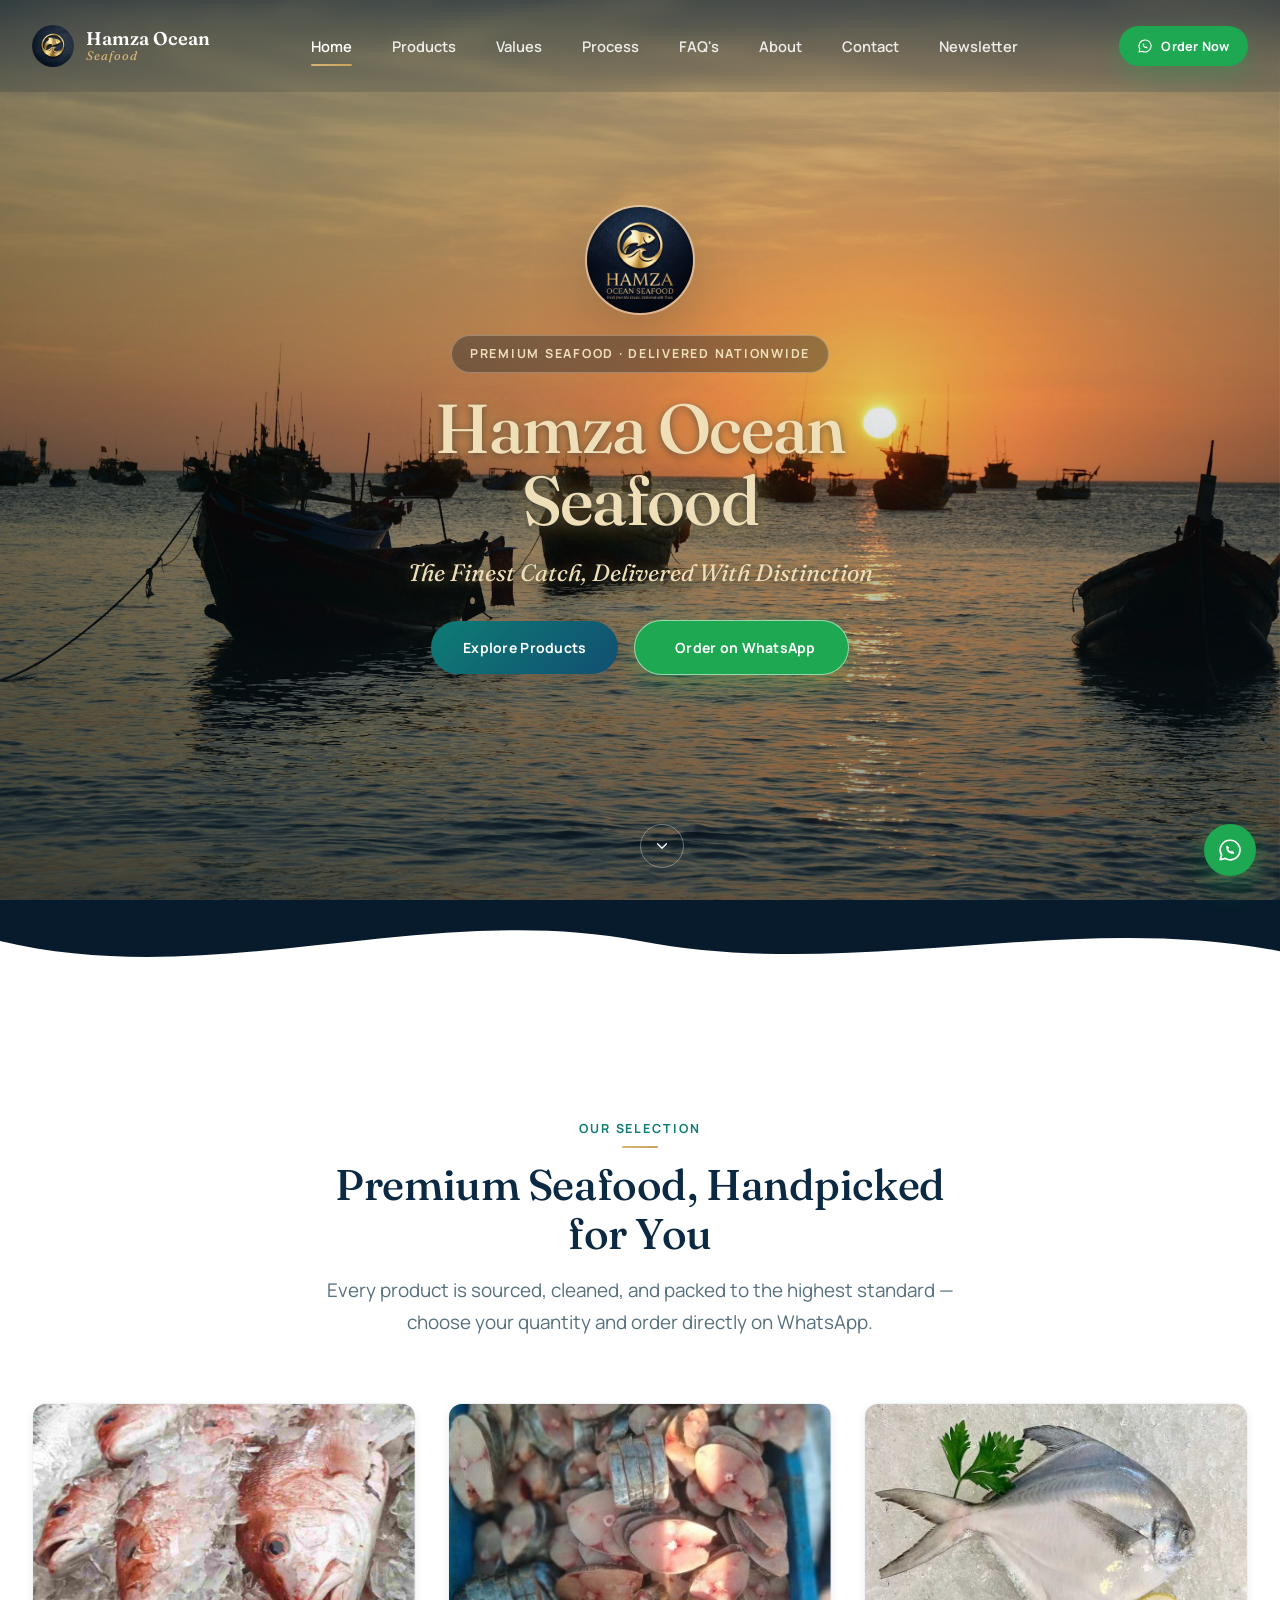
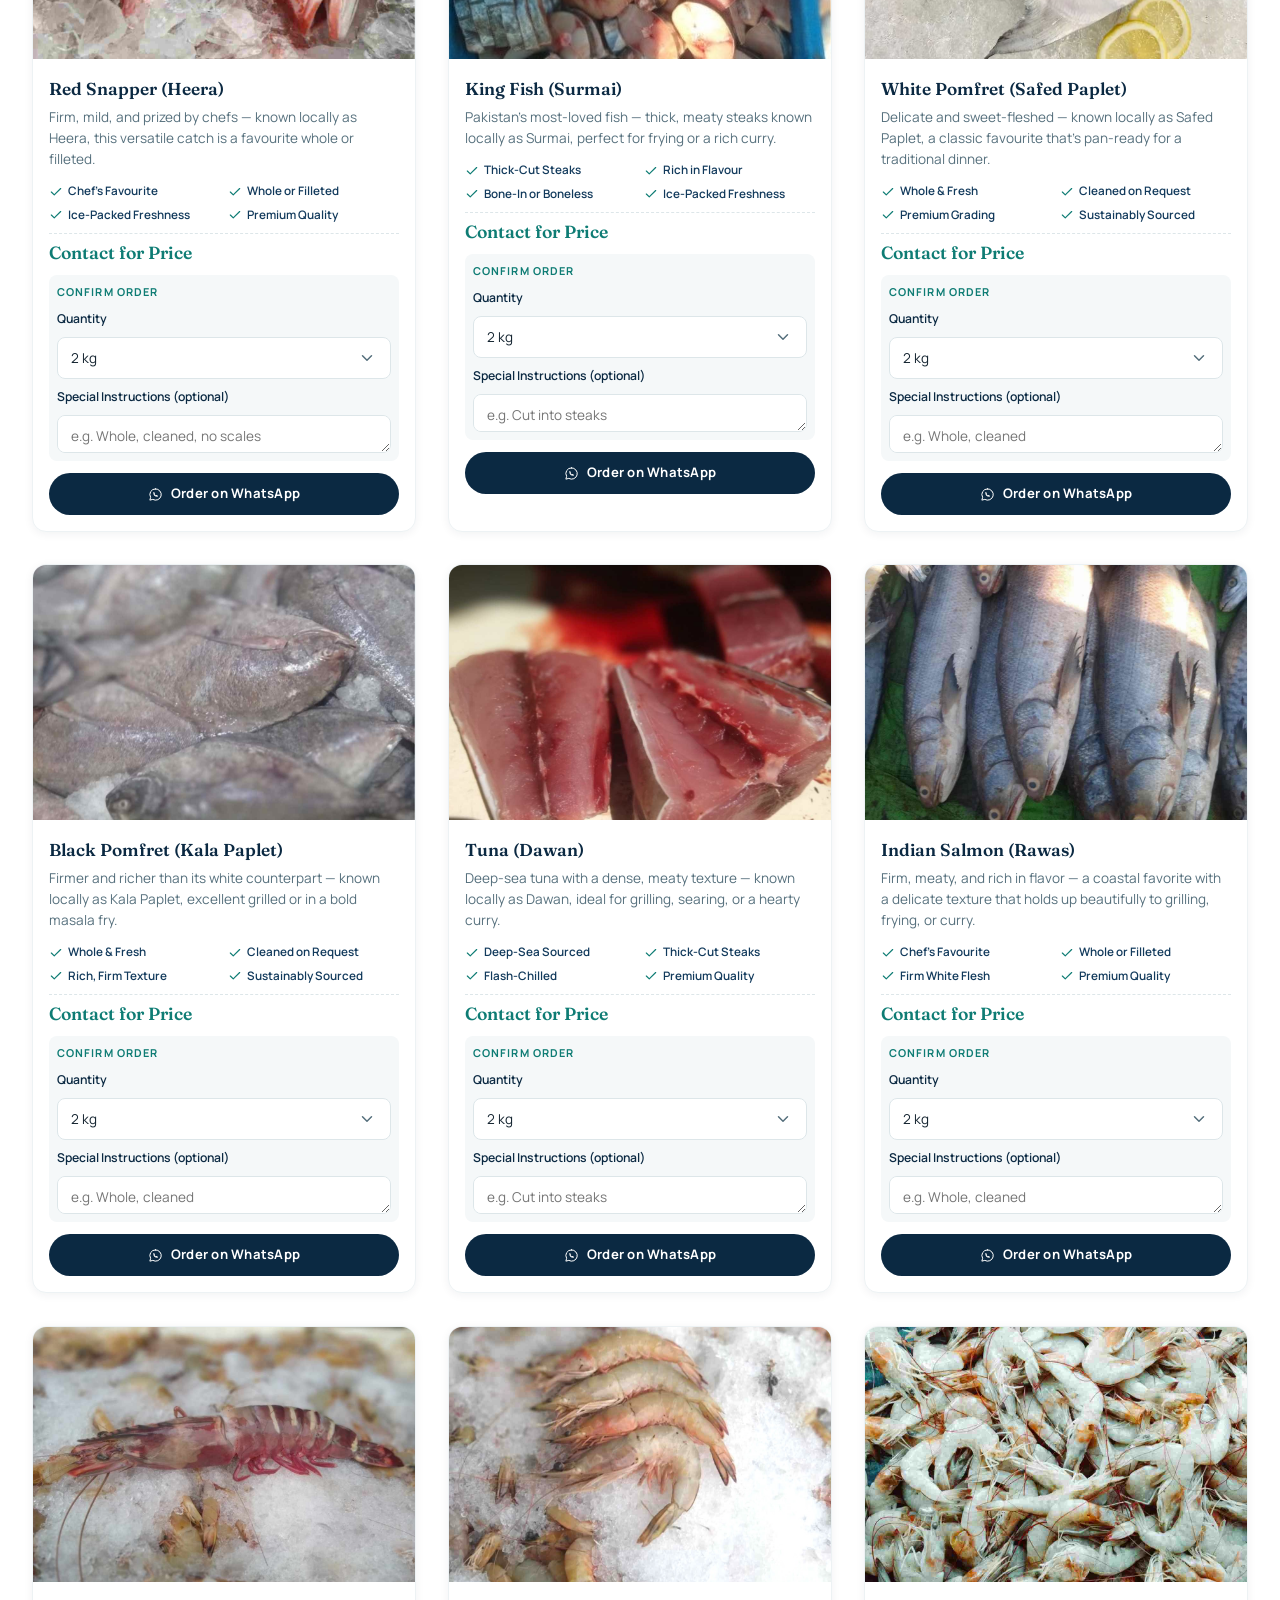
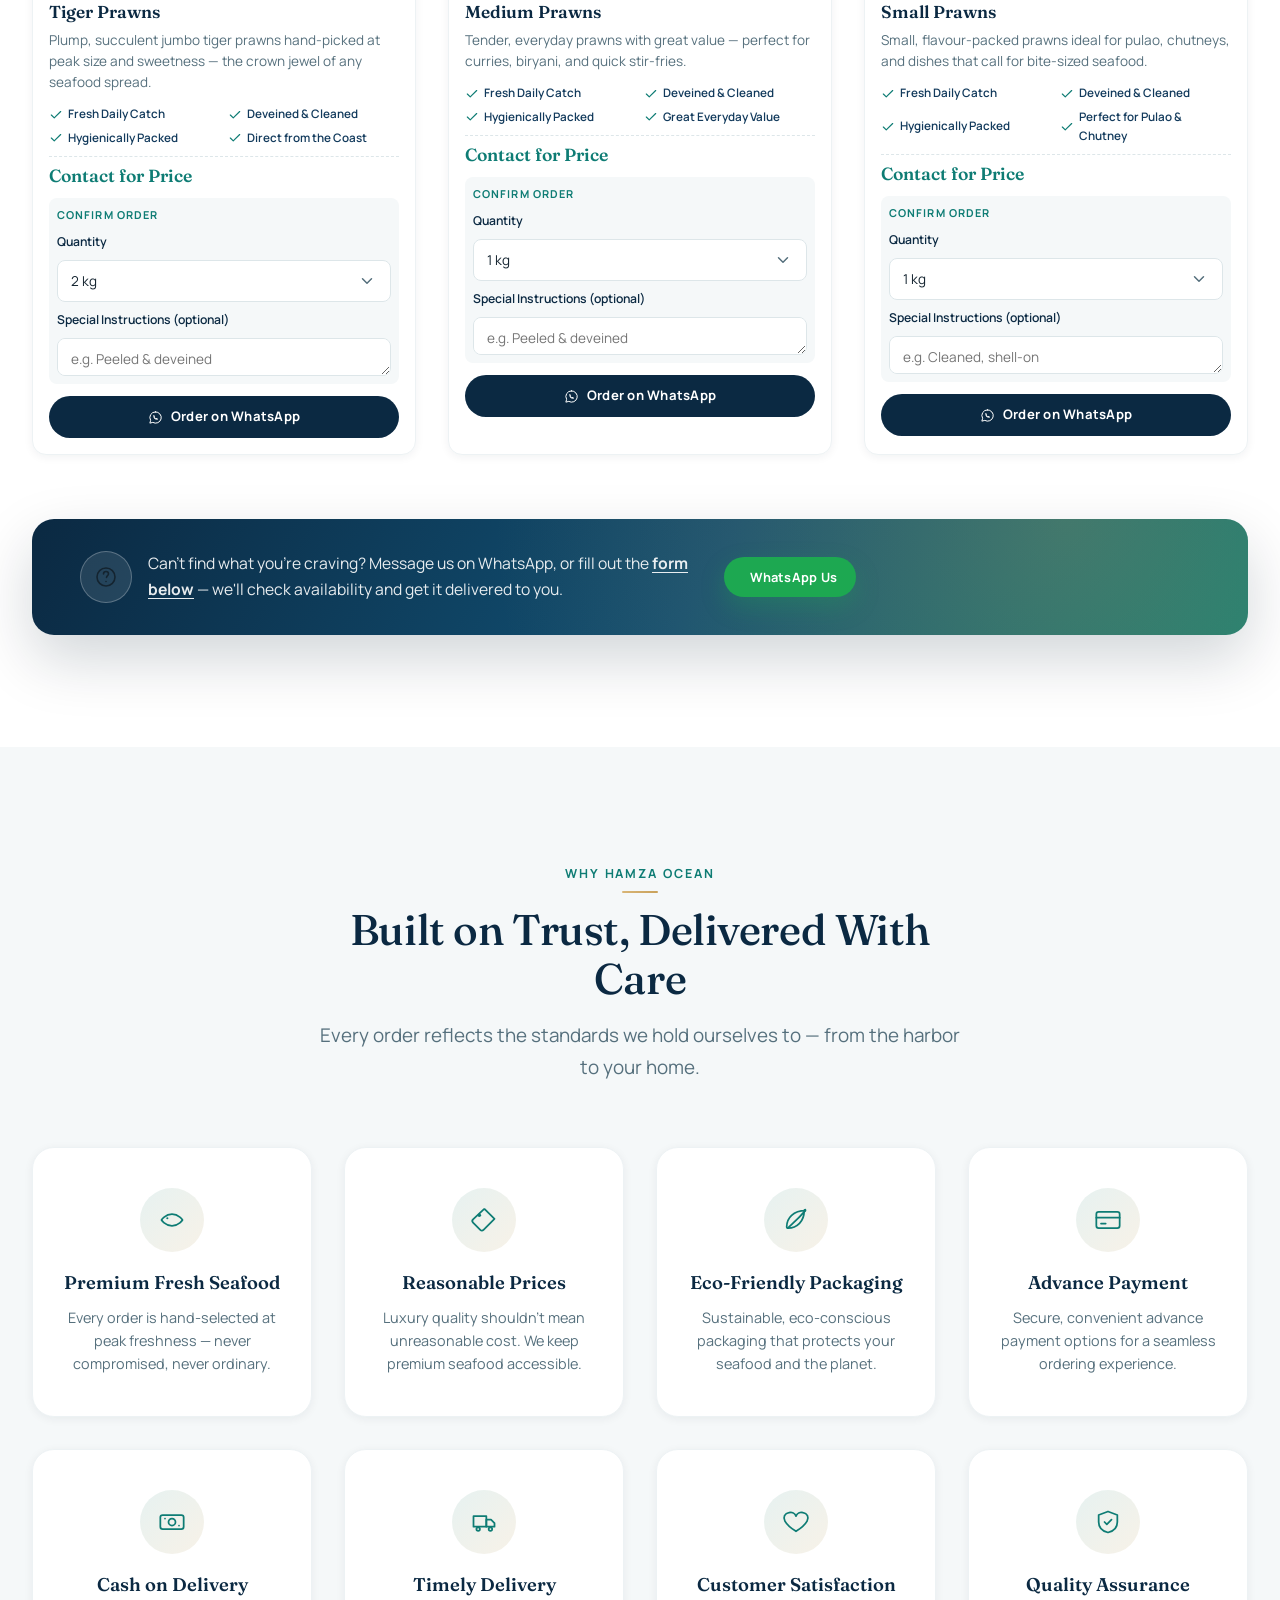
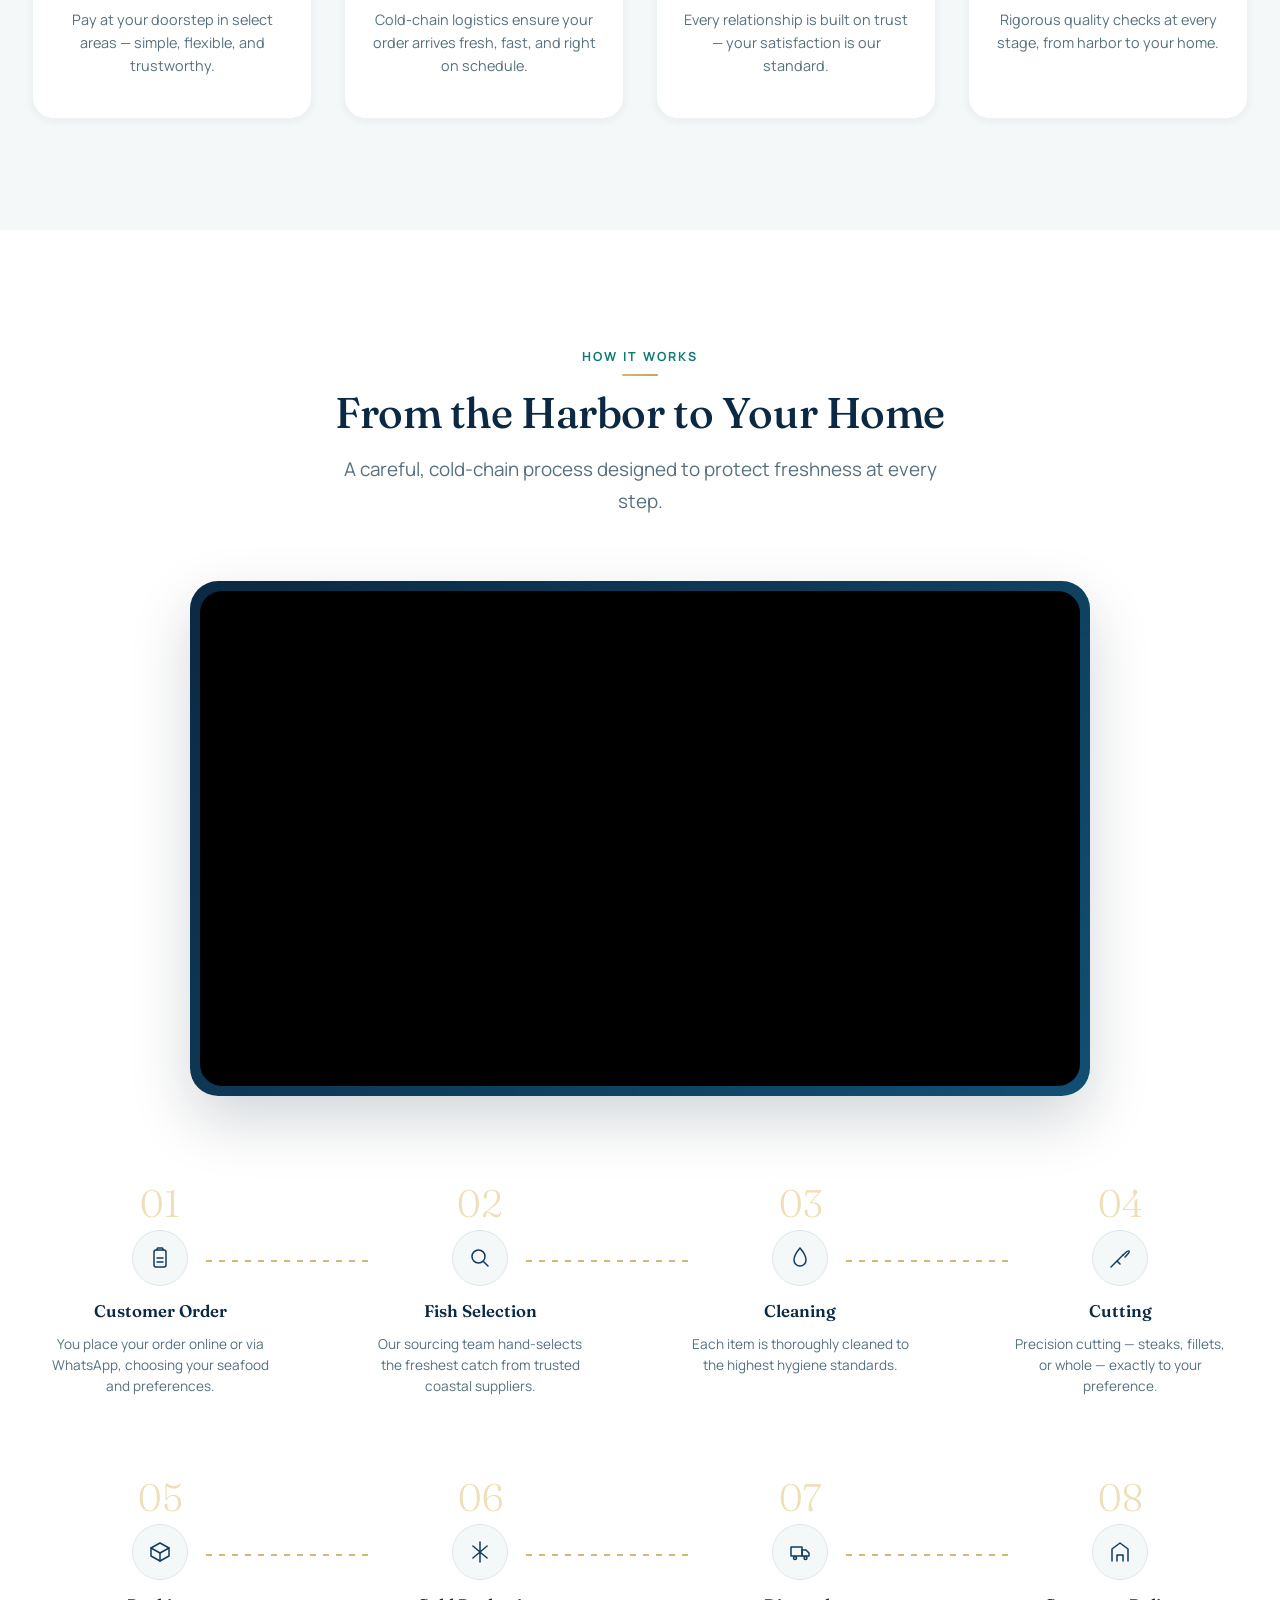
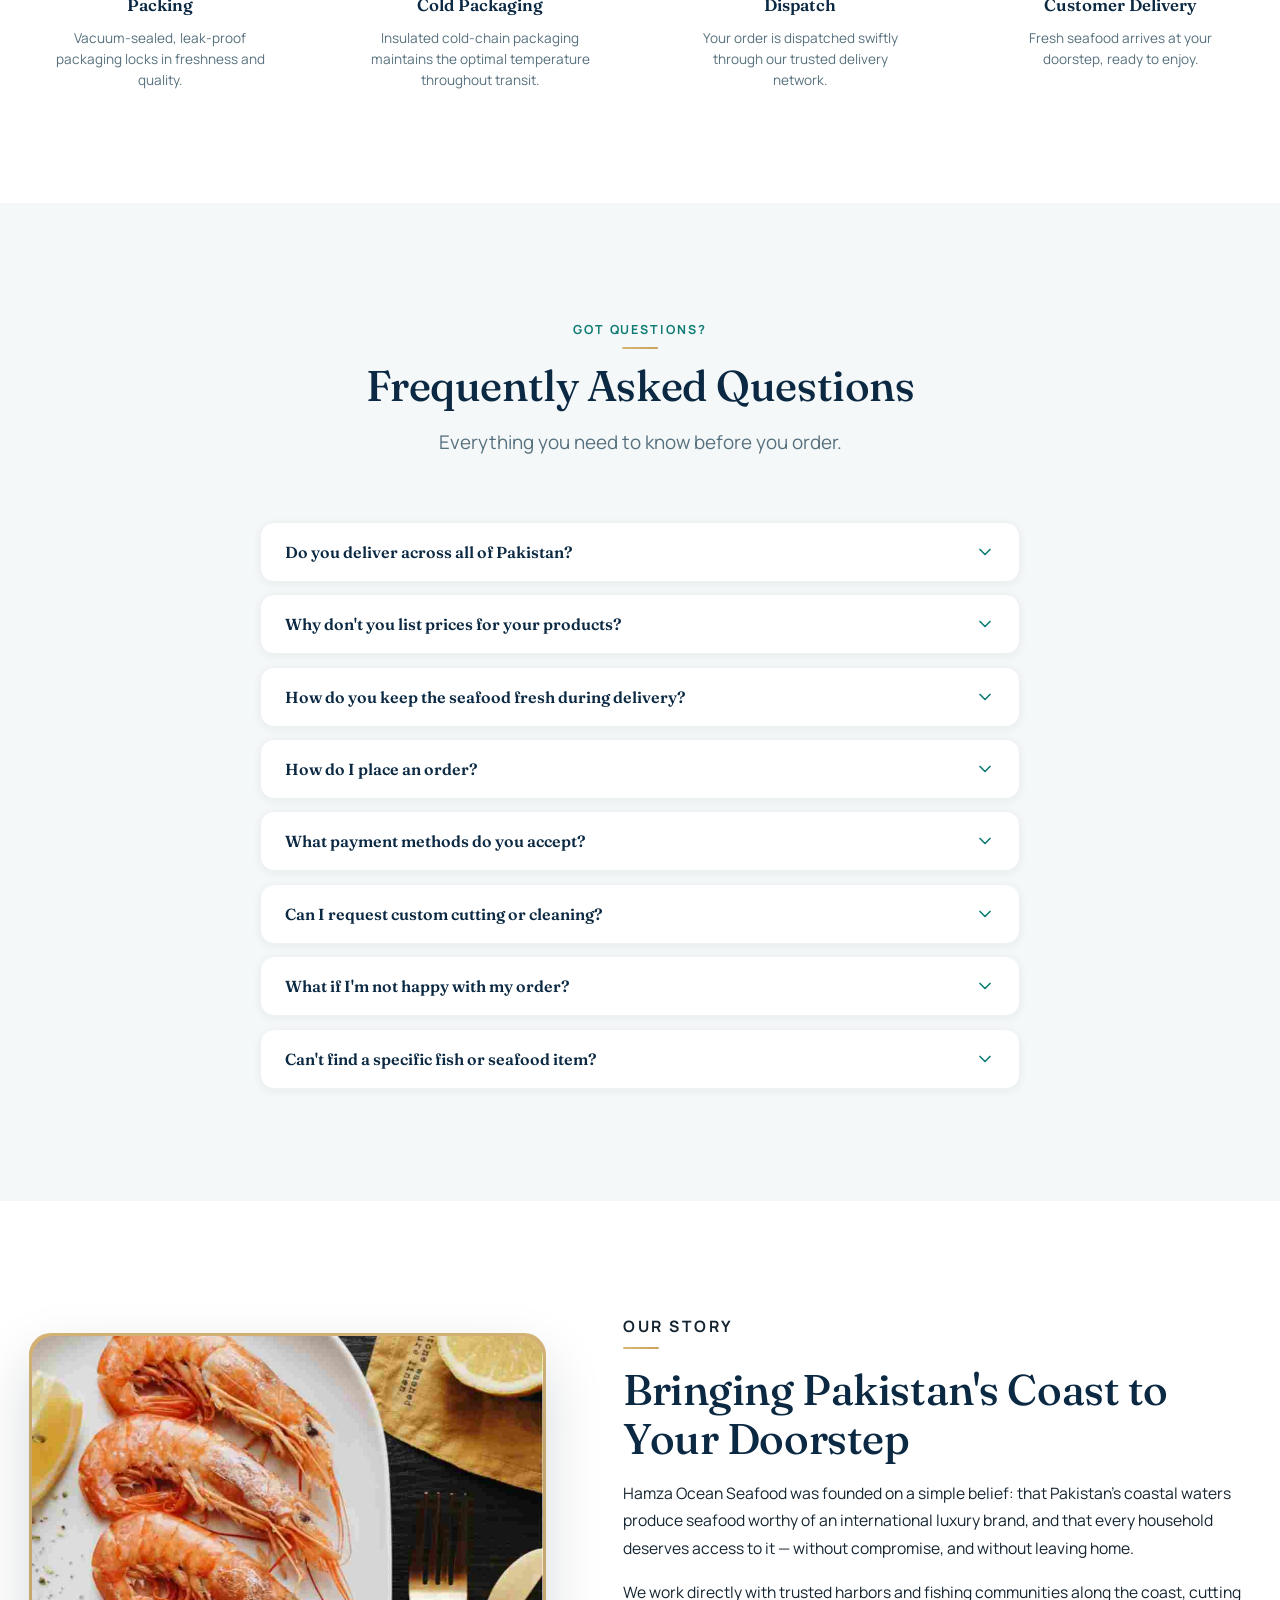
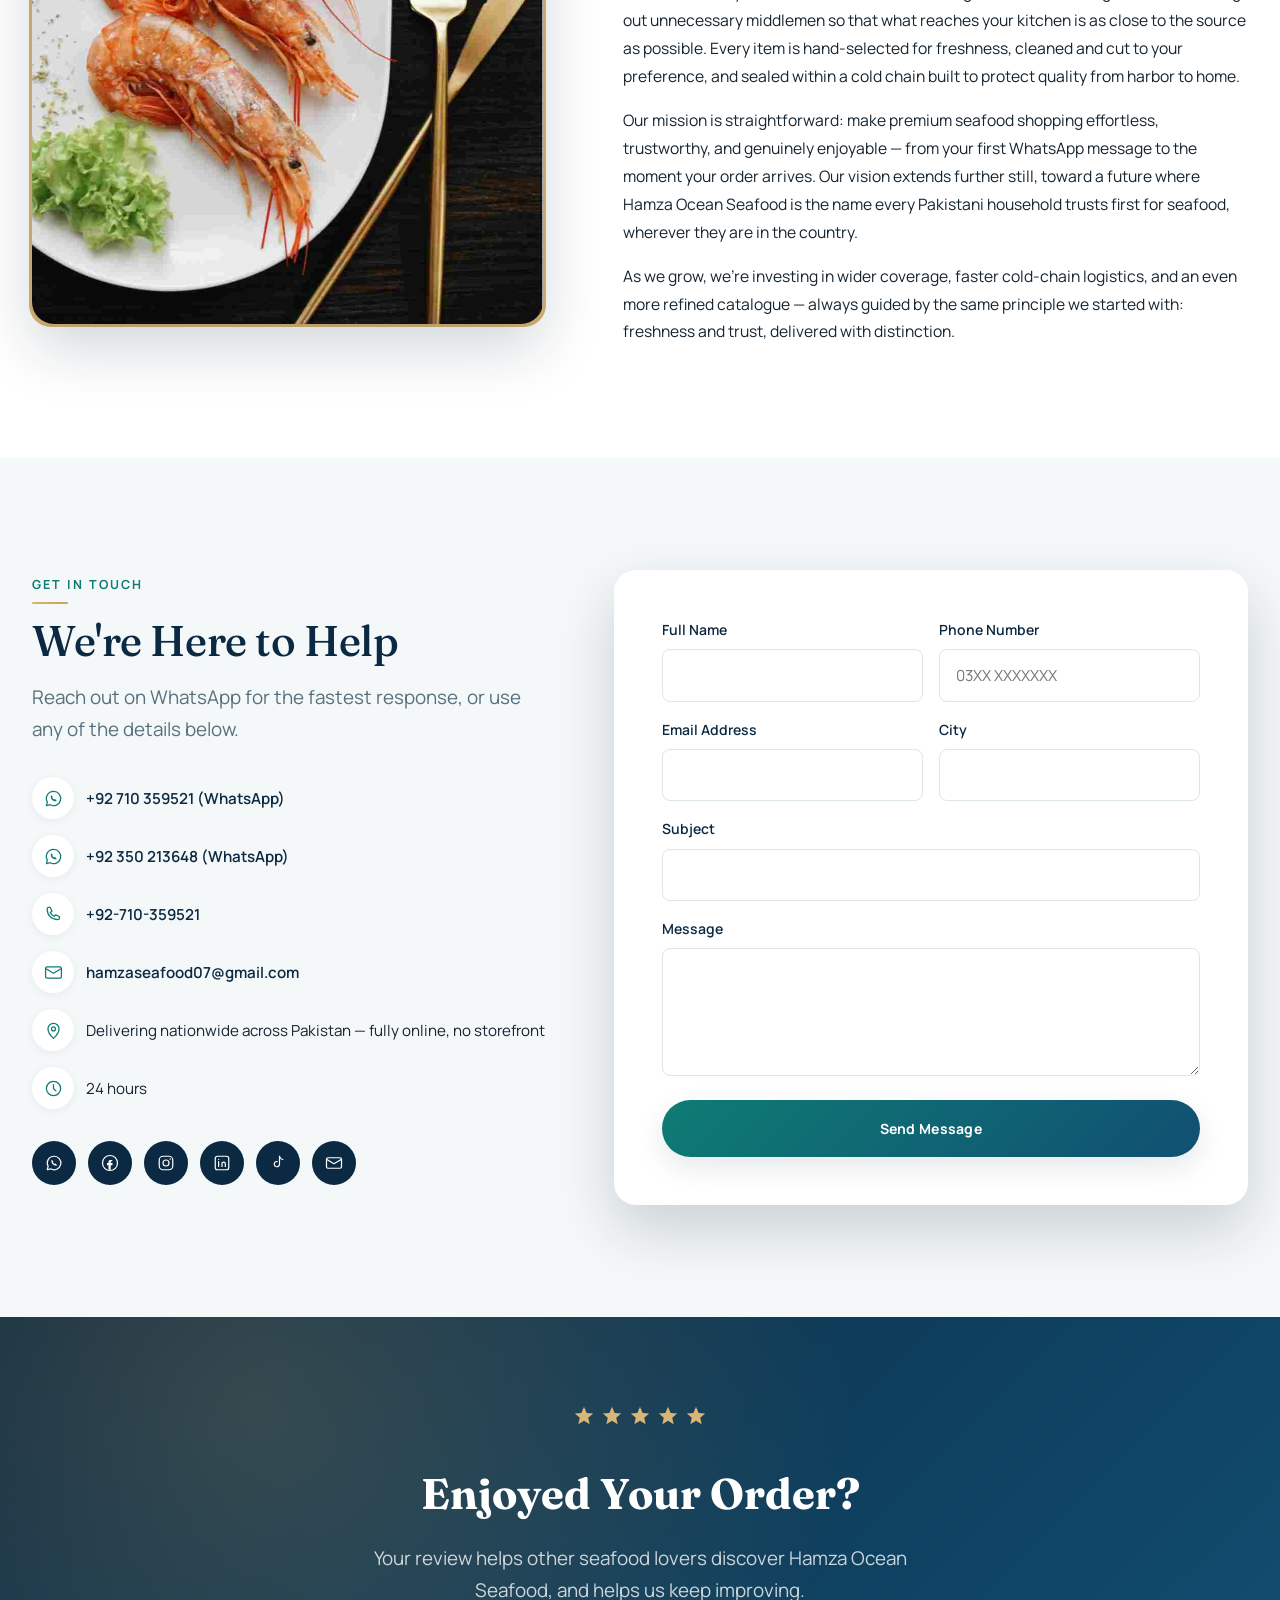
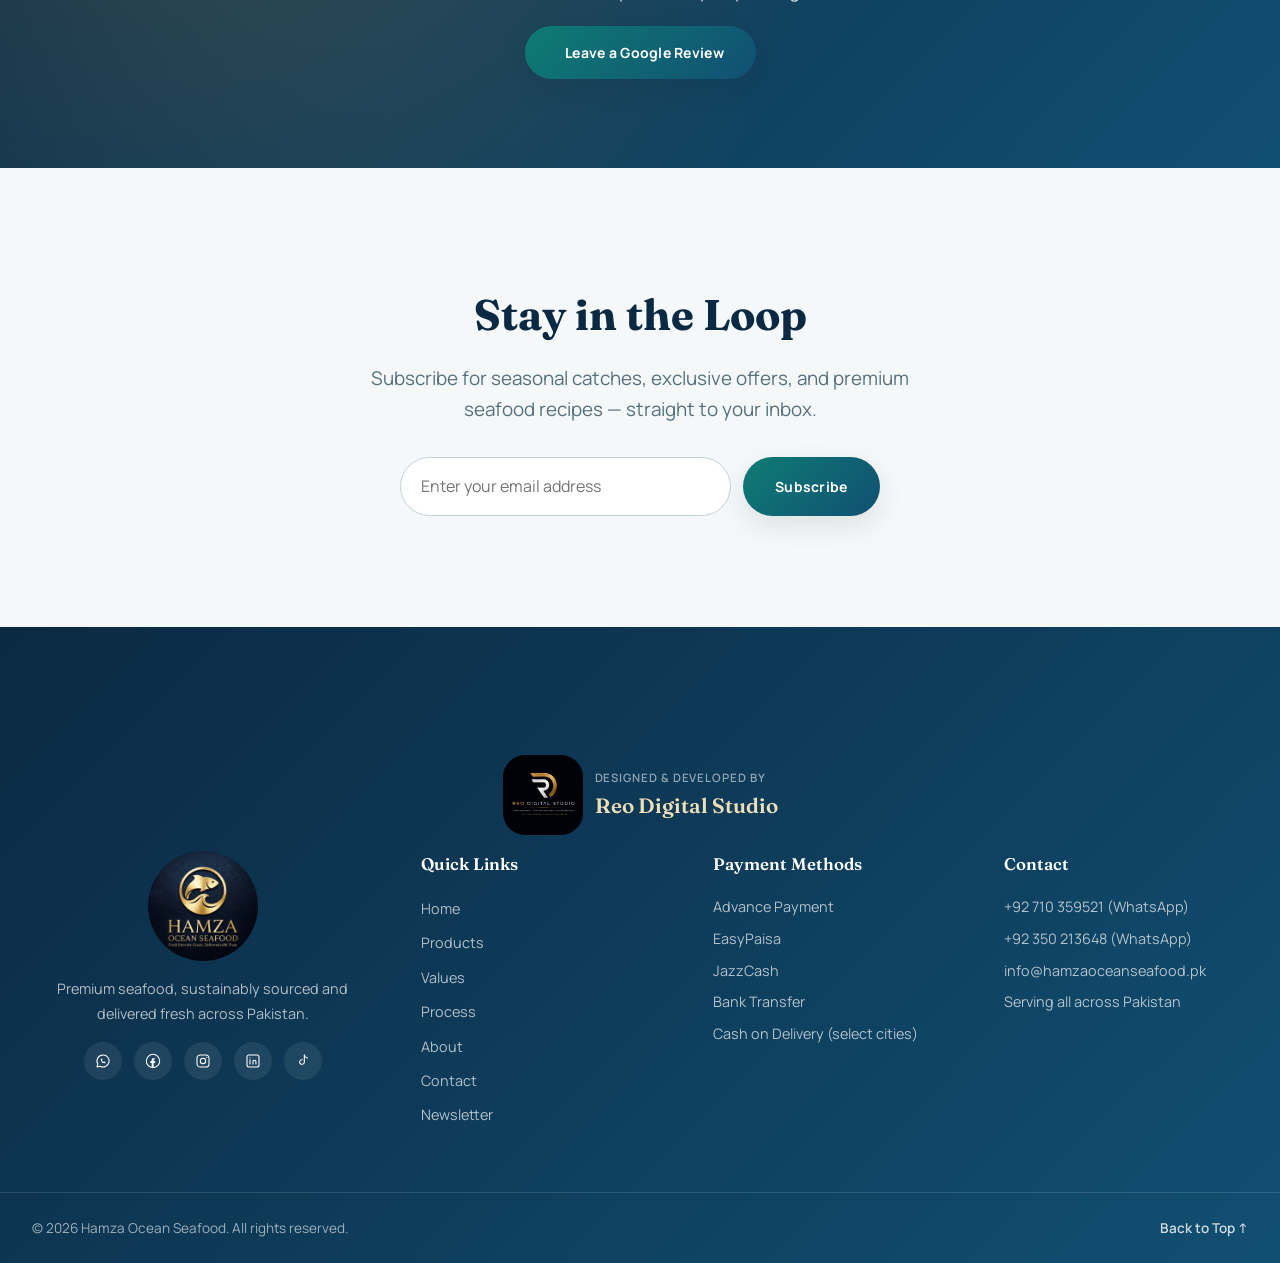
==== index.html @ 4078b987 "Update footer portfolio link to Facebook share" ====
<!DOCTYPE html>
<!--
  ============================================================================
  HAMZA OCEAN SEAFOOD — Premium Online Seafood Store (Pakistan)
  ============================================================================
  BUILD STAGE 1 OF 3: HTML STRUCTURE ONLY.
  style.css and script.js are referenced below but will be built in the
  next two stages. This file is fully commented and organized by section
  so it's easy to review before we move on.

  ============================================================================
  PLACEHOLDERS TO REPLACE BEFORE LAUNCH (search for these strings):
  ============================================================================
  • 92XXXXXXXXXX              → Real WhatsApp number (used in wa.me links)
  • +92-XXX-XXXXXXX           → Real phone number (used in tel: links)
  • info@hamzaoceanseafood.pk  → Real email address (placeholder domain)
  • www.hamzaoceanseafood.pk   → Real domain (canonical, OG, Twitter, JSON-LD)
  • GA_MEASUREMENT_ID         → Real Google Analytics 4 Measurement ID
  • YOUR_WEB3FORMS_ACCESS_KEY → Real Web3Forms access key
  • HERO_VIMEO_VIDEO_ID       → Real Vimeo video ID for the hero background (in script.js)
  • PROCESS_VIMEO_VIDEO_ID    → Real Vimeo video ID for the process section (data-vimeo-id attr, index.html)
  • linkedin.com/company/hamzaoceanseafood,
    facebook.com/hamzaoceanseafood,
    instagram.com/hamzaoceanseafood,
    tiktok.com/@hamzaoceanseafood → Real social profile URLs
  • YOUR_PORTFOLIO_URL        → Real portfolio link (footer credit)
  • assets/images/...         → Real photography (logo, hero, product shots)
  • Rs. [PRICE]                → Real per-kg prices for each product (currently "Contact for Price")
  • assets/favicon.ico, assets/apple-touch-icon.png → Real favicon files
  • Google Place ID           → Needed for the Google Reviews CTA section
  No Google Map is included — this is a nationwide online-only business.
  ============================================================================
-->
<html lang="en">
<head>
  <!-- ============ CHARSET & VIEWPORT ============ -->
  <meta charset="UTF-8">
  <meta name="viewport" content="width=device-width, initial-scale=1.0">
  <meta http-equiv="X-UA-Compatible" content="IE=edge">
  <meta name="theme-color" content="#0B2942">

  <!-- ============ PRIMARY SEO META ============ -->
  <title>Hamza Ocean Seafood | Premium Fresh Seafood Delivered Across Pakistan</title>
  <meta name="description" content="Premium seafood delivered fresh across Pakistan. Shop hand-selected prawns, crab, fish &amp; lobster — hygienically packed and ordered instantly via WhatsApp.">
  <meta name="keywords" content="online seafood Pakistan, buy seafood online Pakistan, fresh fish delivery, premium prawns Pakistan, seafood home delivery, WhatsApp seafood order, Hamza Ocean Seafood, mud crab Pakistan, lobster online Pakistan">
  <meta name="author" content="Hamza Ocean Seafood">
  <meta name="robots" content="index, follow">
  <link rel="canonical" href="https://www.hamzaoceanseafood.pk/">

  <!-- ============ OPEN GRAPH (Facebook / WhatsApp link previews) ============ -->
  <meta property="og:type" content="website">
  <meta property="og:site_name" content="Hamza Ocean Seafood">
  <meta property="og:title" content="Hamza Ocean Seafood | Premium Fresh Seafood Delivered Across Pakistan">
  <meta property="og:description" content="Hand-selected, sustainably sourced seafood — cleaned, packed, and delivered fresh to your door anywhere in Pakistan. Order in seconds on WhatsApp.">
  <meta property="og:image" content="https://www.hamzaoceanseafood.pk/assets/images/og-image.jpg">
  <meta property="og:url" content="https://www.hamzaoceanseafood.pk/">
  <meta property="og:locale" content="en_PK">

  <!-- ============ TWITTER CARD ============ -->
  <meta name="twitter:card" content="summary_large_image">
  <meta name="twitter:title" content="Hamza Ocean Seafood | Premium Fresh Seafood Delivered Across Pakistan">
  <meta name="twitter:description" content="Hand-selected, sustainably sourced seafood delivered fresh across Pakistan. Order in seconds on WhatsApp.">
  <meta name="twitter:image" content="https://www.hamzaoceanseafood.pk/assets/images/og-image.jpg">

  <!-- ============ FAVICONS (placeholders — replace files in /assets) ============ -->
  <link rel="icon" href="assets/favicon.ico" type="image/x-icon">
  <link rel="apple-touch-icon" href="assets/apple-icon.png">

  <!-- ============ GOOGLE FONTS ============ -->
  <!-- Display: Fraunces (editorial luxury serif) · Body: Manrope (clean geometric sans) -->
  <link rel="preconnect" href="https://fonts.googleapis.com">
  <link rel="preconnect" href="https://fonts.gstatic.com" crossorigin>
  <link href="https://fonts.googleapis.com/css2?family=Fraunces:ital,opsz,wght@0,9..144,300;0,9..144,400;0,9..144,500;0,9..144,600;0,9..144,700;1,9..144,400;1,9..144,500&amp;family=Manrope:wght@300;400;500;600;700;800&amp;display=swap" rel="stylesheet">

  <!-- ============ PERFORMANCE: preload hero image (LCP) ============ -->
  <link rel="preload" as="image" href="assets/images/hero-bg.jpg">

  <!-- ============ STYLESHEET (built in Stage 2) ============ -->
  <link rel="stylesheet" href="style.css">

  <!-- ============ SCHEMA.ORG JSON-LD (Local/Online Business) ============ -->
  <script type="application/ld+json">
  {
    "@context": "https://schema.org",
    "@type": "OnlineStore",
    "name": "Hamza Ocean Seafood",
    "description": "Premium, sustainably sourced seafood delivered fresh across Pakistan.",
    "url": "https://rehanreo.github.io/HamzaOceanSeafood/",
    "logo": "https://www.hamzaoceanseafood.pk/assets/images/logo.png",
    "image": "https://www.hamzaoceanseafood.pk/assets/images/og-image.jpg",
    "telephone": "+92-3710359521",
    "email": "hamzaseafood@gmail.com",
    "priceRange": "$$",
    "areaServed": {
      "@type": "Country",
      "name": "Pakistan"
    },
    "sameAs": [
      "https://www.facebook.com/hamzaoceanseafood",
      "https://www.instagram.com/hamzaoceanseafood",
      "https://www.tiktok.com/@hamzaoceanseafood",
      "https://wa.me/92710359521"
    ],

  }
  </script>

  <!-- Google tag (gtag.js) -->
<script async src="https://www.googletagmanager.com/gtag/js?id=G-NTJ6M4177X"></script>
<script>
  window.dataLayer = window.dataLayer || [];
  function gtag(){dataLayer.push(arguments);}
  gtag('js', new Date());

  gtag('config', 'G-NTJ6M4177X');
</script>
</head>

<body>

  <!-- ============ SKIP LINK (ACCESSIBILITY) ============ -->
  <a class="skip-link" href="#main-content">Skip to main content</a>

  <!-- ========================================================================
       HEADER / STICKY NAVBAR
  ======================================================================== -->
  <header class="site-header" id="siteHeader">
    <div class="container header-inner">

      <a href="#home" class="brand" aria-label="Hamza Ocean Seafood — home">
        <img class="brand-logo" src="assets/images/Logo icon.jpeg" alt="Hamza Ocean Seafood logo" width="48" height="48">
        <span class="brand-name">Hamza Ocean<span class="brand-name-accent">Seafood</span></span>
      </a>

      <!-- Desktop Navigation -->
      <nav class="primary-nav" aria-label="Primary navigation">
        <ul>
          <li><a href="#home" class="nav-link" data-nav-link>Home</a></li>
          <li><a href="#products" class="nav-link" data-nav-link>Products</a></li>
          <li><a href="#values" class="nav-link" data-nav-link>Values</a></li>
          <li><a href="#process" class="nav-link" data-nav-link>Process</a></li>
         <li><a href="#faq" class="nav-link" data-nav-link>FAQ's</a></li>
          <li><a href="#about" class="nav-link" data-nav-link>About</a></li>
          <li><a href="#contact" class="nav-link" data-nav-link>Contact</a></li>
          <li><a href="#newsletter" class="nav-link" data-nav-link>Newsletter</a></li>
        </ul>
      </nav>

      <div class="header-actions">
        <a href="https://wa.me/923710359521?text=Hi%20Hamza%20Ocean%20Seafood%2C%20I%27d%20like%20to%20place%20an%20order."
           class="btn btn-small btn-whatsapp header-whatsapp-btn"
           target="_blank" rel="noopener noreferrer">
          <svg class="icon" viewBox="0 0 24 24" fill="none" stroke="currentColor" stroke-width="1.6" stroke-linecap="round" stroke-linejoin="round" aria-hidden="true" focusable="false">
            <path d="M12 3a9 9 0 0 0-7.8 13.5L3 21l4.7-1.2A9 9 0 1 0 12 3Z"/>
            <path d="M8.5 9c0 4 2.5 6.5 6.5 6.5.6 0 1-.5.9-1l-1.6-1.6c-.3-.3-.7-.3-1 0l-.5.5c-1-.5-1.9-1.4-2.4-2.4l.5-.5c.3-.3.3-.7 0-1L9.4 8.1c-.5-.1-1 .3-1 .9Z" fill="currentColor" stroke="none"/>
          </svg>
          <span>Order Now</span>
        </a>

        <!-- Hamburger (mobile only) -->
        <button type="button" class="hamburger-btn" id="hamburgerBtn" aria-label="Open menu" aria-expanded="false" aria-controls="mobileDrawer">
          <span class="hamburger-line"></span>
          <span class="hamburger-line"></span>
          <span class="hamburger-line"></span>
        </button>
      </div>

    </div>
  </header>

  <!-- Mobile Side Drawer Navigation -->
  <div class="drawer-overlay" id="drawerOverlay" hidden></div>
  <nav class="mobile-drawer" id="mobileDrawer" aria-label="Mobile navigation" aria-hidden="true">
    <div class="mobile-drawer-header">
      <span class="brand-name">Hamza Ocean<span class="brand-name-accent">Seafood</span></span>
      <button type="button" class="drawer-close-btn" id="drawerCloseBtn" aria-label="Close menu">
        <svg class="icon" viewBox="0 0 24 24" fill="none" stroke="currentColor" stroke-width="2" stroke-linecap="round" aria-hidden="true" focusable="false">
          <path d="M18 6 6 18M6 6l12 12"/>
        </svg>
      </button>
    </div>
    <ul class="mobile-drawer-links">
      <li><a href="#home" class="nav-link" data-nav-link>Home</a></li>
      <li><a href="#products" class="nav-link" data-nav-link>Products</a></li>
      <li><a href="#values" class="nav-link" data-nav-link>Values</a></li>
      <li><a href="#process" class="nav-link" data-nav-link>Process</a></li>
      <li><a href="#about" class="nav-link" data-nav-link>About</a></li>
      <li><a href="#contact" class="nav-link" data-nav-link>Contact</a></li>
      <li><a href="#newsletter" class="nav-link" data-nav-link>Newsletter</a></li>
    </ul>
    <a href="https://wa.me/923710359521" class="btn btn-whatsapp mobile-drawer-cta" target="_blank" rel="noopener noreferrer">
      Order on WhatsApp
    </a>
  </nav>

  <!-- ========================================================================
       MAIN CONTENT
  ======================================================================== -->
  <main id="main-content">

    <!-- ====================================================================
         HERO SECTION
    ==================================================================== -->
    <section class="hero" id="home">
      <div class="hero-media" aria-hidden="true">
        <img class="hero-bg-image" id="heroFallbackImage" src="assets/images/Hero-bg-1.jpg" alt="" width="1920" height="1080" fetchpriority="high">
        <!-- Vimeo background video player is injected here by script.js (loadVimeoSDK / initHeroVideo).
             Replace HERO_VIMEO_VIDEO_ID in script.js with the real Vimeo video ID.
             The fallback image above stays in the DOM and is hidden once the video is ready,
             so slow connections / autoplay-blocked browsers still get a hero image. -->
        <div class="hero-video-wrap" id="heroVideoWrap"></div>
        <div class="hero-overlay"></div>
      </div>

  
      <div class="hero-content container">
        <img class="hero-logo" src="assets/images/Logo.png" alt="Hamza Ocean Seafood logo" width="96" height="96">
        <p class="hero-eyebrow">Premium Seafood &middot; Delivered Nationwide</p>
        <h1 class="hero-title">Hamza Ocean Seafood</h1>
        <p class="hero-slogan">The Finest Catch, Delivered With Distinction</p>
      
        <div class="hero-actions">
          <a href="#products" class="btn btn-primary">Explore Products</a>
          <a href="https://wa.me/923710359521?text=Hi%20Hamza%20Ocean%20Seafood%2C%20I%27d%20like%20to%20place%20an%20order."
             class="btn btn-secondary btn-whatsapp" target="_blank" rel="noopener noreferrer">
            <svg class="icon" viewBox="0 0 24 24" fill="none" stroke="currentColor" stroke-width="1.6" stroke-linecap="round" stroke-linejoin="round" aria-hidden="true" focusable="false">
              <path d="M12 3a9 9 0 0 0-7.8 13.5L3 21l4.7-1.2A9 9 0 1 0 12 3Z"/>
              <path d="M8.5 9c0 4 2.5 6.5 6.5 6.5.6 0 1-.5.9-1l-1.6-1.6c-.3-.3-.7-.3-1 0l-.5.5c-1-.5-1.9-1.4-2.4-2.4l.5-.5c.3-.3.3-.7 0-1L9.4 8.1c-.5-.1-1 .3-1 .9Z" fill="currentColor" stroke="none"/>
            </svg>
            <span>Order on WhatsApp</span>
          </a>
        </div>
      </div>

      <a href="#products" class="scroll-indicator" aria-label="Scroll to Products section">
        <svg class="icon" viewBox="0 0 24 24" fill="none" stroke="currentColor" stroke-width="1.6" stroke-linecap="round" stroke-linejoin="round" aria-hidden="true" focusable="false">
          <path d="m6 9 6 6 6-6"/>
        </svg>
      </a>
    </section>

    <!-- Signature ocean wave divider -->
    <div class="section-divider wave-divider" aria-hidden="true">
      <svg viewBox="0 0 1440 100" preserveAspectRatio="none" xmlns="http://www.w3.org/2000/svg">
        <path d="M0,40 C240,90 480,0 720,40 C960,80 1200,10 1440,50 L1440,100 L0,100 Z"></path>
      </svg>
    </div>

    <!-- ====================================================================
         PRODUCTS SECTION
    ==================================================================== -->
    <section class="products" id="products">
      <div class="container">
        <div class="section-header">
          <p class="section-eyebrow">Our Selection</p>
          <h2 class="section-title">Premium Seafood, Handpicked for You</h2>
          <p class="section-subtitle">Every product is sourced, cleaned, and packed to the highest standard — choose your quantity and order directly on WhatsApp.</p>
        </div>

        <div class="products-grid">

          <!-- ============ PRODUCT 1: Red Snapper (Heera) ============ -->
          <article class="product-card" data-product-id="red-snapper">
            <div class="product-image-wrap">
              <img src="assets/images/Red-snapper.jpg" alt="Red Snapper (Heera) from Hamza Ocean Seafood" width="600" height="600" loading="lazy">
            </div>
            <div class="product-body">
              <h3 class="product-name">Red Snapper (Heera)</h3>
              <p class="product-desc">Firm, mild, and prized by chefs — known locally as Heera, this versatile catch is a favourite whole or filleted.</p>
              <ul class="product-highlights">
                <li><svg class="icon icon-check" viewBox="0 0 24 24" fill="none" stroke="currentColor" stroke-width="2" stroke-linecap="round" stroke-linejoin="round" aria-hidden="true" focusable="false"><path d="M20 6 9 17l-5-5"/></svg>Chef's Favourite</li>
                <li><svg class="icon icon-check" viewBox="0 0 24 24" fill="none" stroke="currentColor" stroke-width="2" stroke-linecap="round" stroke-linejoin="round" aria-hidden="true" focusable="false"><path d="M20 6 9 17l-5-5"/></svg>Whole or Filleted</li>
                <li><svg class="icon icon-check" viewBox="0 0 24 24" fill="none" stroke="currentColor" stroke-width="2" stroke-linecap="round" stroke-linejoin="round" aria-hidden="true" focusable="false"><path d="M20 6 9 17l-5-5"/></svg>Ice-Packed Freshness</li>
                <li><svg class="icon icon-check" viewBox="0 0 24 24" fill="none" stroke="currentColor" stroke-width="2" stroke-linecap="round" stroke-linejoin="round" aria-hidden="true" focusable="false"><path d="M20 6 9 17l-5-5"/></svg>Premium Quality</li>
              </ul>
              <p class="product-price"><span class="price-value">Contact for Price</span></p>

              <div class="product-order-options">
                <p class="order-options-heading">Confirm Order</p>
                <div class="form-field">
                  <label for="qty-red-snapper">Quantity</label>
                  <select id="qty-red-snapper" class="qty-select" data-product-qty>
                    
                    <option value="2">2 kg</option>
                    <option value="3">3 kg</option>
                    <option value="5">5 kg</option>
                    <option value="10">10 kg</option>
                    <option value="custom">Custom Quantity</option>
                  </select>
                </div>
                <div class="form-field custom-qty-field" hidden>
                  <label for="custom-qty-red-snapper">Custom Quantity (kg)</label>
                  <input type="number" id="custom-qty-red-snapper" min="0.5" step="0.5" placeholder="e.g. 7" data-product-custom-qty>
                </div>
                <div class="form-field">
                  <label for="notes-red-snapper">Special Instructions (optional)</label>
                  <textarea id="notes-red-snapper" rows="2" placeholder="e.g. Whole, cleaned, no scales" data-product-notes></textarea>
                </div>
              </div>

              <button type="button" class="btn btn-order-whatsapp" data-product-name="Red Snapper (Heera)" aria-label="Order Red Snapper (Heera) on WhatsApp">
                <svg class="icon" viewBox="0 0 24 24" fill="none" stroke="currentColor" stroke-width="1.6" stroke-linecap="round" stroke-linejoin="round" aria-hidden="true" focusable="false">
                  <path d="M12 3a9 9 0 0 0-7.8 13.5L3 21l4.7-1.2A9 9 0 1 0 12 3Z"/>
                  <path d="M8.5 9c0 4 2.5 6.5 6.5 6.5.6 0 1-.5.9-1l-1.6-1.6c-.3-.3-.7-.3-1 0l-.5.5c-1-.5-1.9-1.4-2.4-2.4l.5-.5c.3-.3.3-.7 0-1L9.4 8.1c-.5-.1-1 .3-1 .9Z" fill="currentColor" stroke="none"/>
                </svg>
                <span>Order on WhatsApp</span>
              </button>
            </div>
          </article>

          <!-- ============ PRODUCT 2: King Fish (Surmai) ============ -->
          <article class="product-card" data-product-id="king-fish">
            <div class="product-image-wrap">
              <img src="assets/images/King-fish.jpeg" alt="King Fish (Surmai) from Hamza Ocean Seafood" width="600" height="600" loading="lazy">
            </div>
            <div class="product-body">
              <h3 class="product-name">King Fish (Surmai)</h3>
              <p class="product-desc">Pakistan's most-loved fish — thick, meaty steaks known locally as Surmai, perfect for frying or a rich curry.</p>
              <ul class="product-highlights">
                <li><svg class="icon icon-check" viewBox="0 0 24 24" fill="none" stroke="currentColor" stroke-width="2" stroke-linecap="round" stroke-linejoin="round" aria-hidden="true" focusable="false"><path d="M20 6 9 17l-5-5"/></svg>Thick-Cut Steaks</li>
                <li><svg class="icon icon-check" viewBox="0 0 24 24" fill="none" stroke="currentColor" stroke-width="2" stroke-linecap="round" stroke-linejoin="round" aria-hidden="true" focusable="false"><path d="M20 6 9 17l-5-5"/></svg>Rich in Flavour</li>
                <li><svg class="icon icon-check" viewBox="0 0 24 24" fill="none" stroke="currentColor" stroke-width="2" stroke-linecap="round" stroke-linejoin="round" aria-hidden="true" focusable="false"><path d="M20 6 9 17l-5-5"/></svg>Bone-In or Boneless</li>
                <li><svg class="icon icon-check" viewBox="0 0 24 24" fill="none" stroke="currentColor" stroke-width="2" stroke-linecap="round" stroke-linejoin="round" aria-hidden="true" focusable="false"><path d="M20 6 9 17l-5-5"/></svg>Ice-Packed Freshness</li>
              </ul>
              <p class="product-price"><span class="price-value">Contact for Price</span></p>

              <div class="product-order-options">
                <p class="order-options-heading">Confirm Order</p>
                <div class="form-field">
                  <label for="qty-king-fish">Quantity</label>
                  <select id="qty-king-fish" class="qty-select" data-product-qty>
                  
                    <option value="2">2 kg</option>
                    <option value="3">3 kg</option>
                    <option value="5">5 kg</option>
                    <option value="10">10 kg</option>
                    <option value="custom">Custom Quantity</option>
                  </select>
                </div>
                <div class="form-field custom-qty-field" hidden>
                  <label for="custom-qty-king-fish">Custom Quantity (kg)</label>
                  <input type="number" id="custom-qty-king-fish" min="0.5" step="0.5" placeholder="e.g. 7" data-product-custom-qty>
                </div>
                <div class="form-field">
                  <label for="notes-king-fish">Special Instructions (optional)</label>
                  <textarea id="notes-king-fish" rows="2" placeholder="e.g. Cut into steaks" data-product-notes></textarea>
                </div>
              </div>

              <button type="button" class="btn btn-order-whatsapp" data-product-name="King Fish (Surmai)" aria-label="Order King Fish (Surmai) on WhatsApp">
                <svg class="icon" viewBox="0 0 24 24" fill="none" stroke="currentColor" stroke-width="1.6" stroke-linecap="round" stroke-linejoin="round" aria-hidden="true" focusable="false">
                  <path d="M12 3a9 9 0 0 0-7.8 13.5L3 21l4.7-1.2A9 9 0 1 0 12 3Z"/>
                  <path d="M8.5 9c0 4 2.5 6.5 6.5 6.5.6 0 1-.5.9-1l-1.6-1.6c-.3-.3-.7-.3-1 0l-.5.5c-1-.5-1.9-1.4-2.4-2.4l.5-.5c.3-.3.3-.7 0-1L9.4 8.1c-.5-.1-1 .3-1 .9Z" fill="currentColor" stroke="none"/>
                </svg>
                <span>Order on WhatsApp</span>
              </button>
            </div>
          </article>

          <!-- ============ PRODUCT 3: White Pomfret (Safed Paplet) ============ -->
          <article class="product-card" data-product-id="white-pomfret">
            <div class="product-image-wrap">
              <img src="assets/images/white-pomfret2.jpg" alt="White Pomfret (Safed Paplet) from Hamza Ocean Seafood" width="600" height="600" loading="lazy">
            </div>
            <div class="product-body">
              <h3 class="product-name">White Pomfret (Safed Paplet)</h3>
              <p class="product-desc">Delicate and sweet-fleshed — known locally as Safed Paplet, a classic favourite that's pan-ready for a traditional dinner.</p>
              <ul class="product-highlights">
                <li><svg class="icon icon-check" viewBox="0 0 24 24" fill="none" stroke="currentColor" stroke-width="2" stroke-linecap="round" stroke-linejoin="round" aria-hidden="true" focusable="false"><path d="M20 6 9 17l-5-5"/></svg>Whole & Fresh</li>
                <li><svg class="icon icon-check" viewBox="0 0 24 24" fill="none" stroke="currentColor" stroke-width="2" stroke-linecap="round" stroke-linejoin="round" aria-hidden="true" focusable="false"><path d="M20 6 9 17l-5-5"/></svg>Cleaned on Request</li>
                <li><svg class="icon icon-check" viewBox="0 0 24 24" fill="none" stroke="currentColor" stroke-width="2" stroke-linecap="round" stroke-linejoin="round" aria-hidden="true" focusable="false"><path d="M20 6 9 17l-5-5"/></svg>Premium Grading</li>
                <li><svg class="icon icon-check" viewBox="0 0 24 24" fill="none" stroke="currentColor" stroke-width="2" stroke-linecap="round" stroke-linejoin="round" aria-hidden="true" focusable="false"><path d="M20 6 9 17l-5-5"/></svg>Sustainably Sourced</li>
              </ul>
              <p class="product-price"><span class="price-value">Contact for Price</span></p>

              <div class="product-order-options">
                <p class="order-options-heading">Confirm Order</p>
                <div class="form-field">
                  <label for="qty-white-pomfret">Quantity</label>
                  <select id="qty-white-pomfret" class="qty-select" data-product-qty>
                  
                    <option value="2">2 kg</option>
                    <option value="3">3 kg</option>
                    <option value="5">5 kg</option>
                    <option value="10">10 kg</option>
                    <option value="custom">Custom Quantity</option>
                  </select>
                </div>
                <div class="form-field custom-qty-field" hidden>
                  <label for="custom-qty-white-pomfret">Custom Quantity (kg)</label>
                  <input type="number" id="custom-qty-white-pomfret" min="0.5" step="0.5" placeholder="e.g. 7" data-product-custom-qty>
                </div>
                <div class="form-field">
                  <label for="notes-white-pomfret">Special Instructions (optional)</label>
                  <textarea id="notes-white-pomfret" rows="2" placeholder="e.g. Whole, cleaned" data-product-notes></textarea>
                </div>
              </div>

              <button type="button" class="btn btn-order-whatsapp" data-product-name="White Pomfret (Safed Paplet)" aria-label="Order White Pomfret (Safed Paplet) on WhatsApp">
                <svg class="icon" viewBox="0 0 24 24" fill="none" stroke="currentColor" stroke-width="1.6" stroke-linecap="round" stroke-linejoin="round" aria-hidden="true" focusable="false">
                  <path d="M12 3a9 9 0 0 0-7.8 13.5L3 21l4.7-1.2A9 9 0 1 0 12 3Z"/>
                  <path d="M8.5 9c0 4 2.5 6.5 6.5 6.5.6 0 1-.5.9-1l-1.6-1.6c-.3-.3-.7-.3-1 0l-.5.5c-1-.5-1.9-1.4-2.4-2.4l.5-.5c.3-.3.3-.7 0-1L9.4 8.1c-.5-.1-1 .3-1 .9Z" fill="currentColor" stroke="none"/>
                </svg>
                <span>Order on WhatsApp</span>
              </button>
            </div>
          </article>

          <!-- ============ PRODUCT 4: Black Pomfret (Kala Paplet) ============ -->
          <article class="product-card" data-product-id="black-pomfret">
            <div class="product-image-wrap">
              <img src="assets/images/black-pomfret.jpg" alt="Black Pomfret (Kala Paplet) from Hamza Ocean Seafood" width="600" height="600" loading="lazy">
            </div>
            <div class="product-body">
              <h3 class="product-name">Black Pomfret (Kala Paplet)</h3>
              <p class="product-desc">Firmer and richer than its white counterpart — known locally as Kala Paplet, excellent grilled or in a bold masala fry.</p>
              <ul class="product-highlights">
                <li><svg class="icon icon-check" viewBox="0 0 24 24" fill="none" stroke="currentColor" stroke-width="2" stroke-linecap="round" stroke-linejoin="round" aria-hidden="true" focusable="false"><path d="M20 6 9 17l-5-5"/></svg>Whole & Fresh</li>
                <li><svg class="icon icon-check" viewBox="0 0 24 24" fill="none" stroke="currentColor" stroke-width="2" stroke-linecap="round" stroke-linejoin="round" aria-hidden="true" focusable="false"><path d="M20 6 9 17l-5-5"/></svg>Cleaned on Request</li>
                <li><svg class="icon icon-check" viewBox="0 0 24 24" fill="none" stroke="currentColor" stroke-width="2" stroke-linecap="round" stroke-linejoin="round" aria-hidden="true" focusable="false"><path d="M20 6 9 17l-5-5"/></svg>Rich, Firm Texture</li>
                <li><svg class="icon icon-check" viewBox="0 0 24 24" fill="none" stroke="currentColor" stroke-width="2" stroke-linecap="round" stroke-linejoin="round" aria-hidden="true" focusable="false"><path d="M20 6 9 17l-5-5"/></svg>Sustainably Sourced</li>
              </ul>
              <p class="product-price"><span class="price-value">Contact for Price</span></p>

              <div class="product-order-options">
                <p class="order-options-heading">Confirm Order</p>
                <div class="form-field">
                  <label for="qty-black-pomfret">Quantity</label>
                  <select id="qty-black-pomfret" class="qty-select" data-product-qty>
                    
                    <option value="2">2 kg</option>
                    <option value="3">3 kg</option>
                    <option value="5">5 kg</option>
                    <option value="10">10 kg</option>
                    <option value="custom">Custom Quantity</option>
                  </select>
                </div>
                <div class="form-field custom-qty-field" hidden>
                  <label for="custom-qty-black-pomfret">Custom Quantity (kg)</label>
                  <input type="number" id="custom-qty-black-pomfret" min="0.5" step="0.5" placeholder="e.g. 7" data-product-custom-qty>
                </div>
                <div class="form-field">
                  <label for="notes-black-pomfret">Special Instructions (optional)</label>
                  <textarea id="notes-black-pomfret" rows="2" placeholder="e.g. Whole, cleaned" data-product-notes></textarea>
                </div>
              </div>

              <button type="button" class="btn btn-order-whatsapp" data-product-name="Black Pomfret (Kala Paplet)" aria-label="Order Black Pomfret (Kala Paplet) on WhatsApp">
                <svg class="icon" viewBox="0 0 24 24" fill="none" stroke="currentColor" stroke-width="1.6" stroke-linecap="round" stroke-linejoin="round" aria-hidden="true" focusable="false">
                  <path d="M12 3a9 9 0 0 0-7.8 13.5L3 21l4.7-1.2A9 9 0 1 0 12 3Z"/>
                  <path d="M8.5 9c0 4 2.5 6.5 6.5 6.5.6 0 1-.5.9-1l-1.6-1.6c-.3-.3-.7-.3-1 0l-.5.5c-1-.5-1.9-1.4-2.4-2.4l.5-.5c.3-.3.3-.7 0-1L9.4 8.1c-.5-.1-1 .3-1 .9Z" fill="currentColor" stroke="none"/>
                </svg>
                <span>Order on WhatsApp</span>
              </button>
            </div>
          </article>

          <!-- ============ PRODUCT 5: Tuna (Dawan) ============ -->
          <article class="product-card" data-product-id="tuna">
            <div class="product-image-wrap">
              <img src="assets/images/Tuna.jpeg" alt="Tuna (Dawan) from Hamza Ocean Seafood" width="600" height="600" loading="lazy">
            </div>
            <div class="product-body">
              <h3 class="product-name">Tuna (Dawan)</h3>
              <p class="product-desc">Deep-sea tuna with a dense, meaty texture — known locally as Dawan, ideal for grilling, searing, or a hearty curry.</p>
              <ul class="product-highlights">
                <li><svg class="icon icon-check" viewBox="0 0 24 24" fill="none" stroke="currentColor" stroke-width="2" stroke-linecap="round" stroke-linejoin="round" aria-hidden="true" focusable="false"><path d="M20 6 9 17l-5-5"/></svg>Deep-Sea Sourced</li>
                <li><svg class="icon icon-check" viewBox="0 0 24 24" fill="none" stroke="currentColor" stroke-width="2" stroke-linecap="round" stroke-linejoin="round" aria-hidden="true" focusable="false"><path d="M20 6 9 17l-5-5"/></svg>Thick-Cut Steaks</li>
                <li><svg class="icon icon-check" viewBox="0 0 24 24" fill="none" stroke="currentColor" stroke-width="2" stroke-linecap="round" stroke-linejoin="round" aria-hidden="true" focusable="false"><path d="M20 6 9 17l-5-5"/></svg>Flash-Chilled</li>
                <li><svg class="icon icon-check" viewBox="0 0 24 24" fill="none" stroke="currentColor" stroke-width="2" stroke-linecap="round" stroke-linejoin="round" aria-hidden="true" focusable="false"><path d="M20 6 9 17l-5-5"/></svg>Premium Quality</li>
              </ul>
              <p class="product-price"><span class="price-value">Contact for Price</span></p>

              <div class="product-order-options">
                <p class="order-options-heading">Confirm Order</p>
                <div class="form-field">
                  <label for="qty-tuna">Quantity</label>
                  <select id="qty-tuna" class="qty-select" data-product-qty>
                    
                    <option value="2">2 kg</option>
                    <option value="3">3 kg</option>
                    <option value="5">5 kg</option>
                    <option value="10">10 kg</option>
                    <option value="custom">Custom Quantity</option>
                  </select>
                </div>
                <div class="form-field custom-qty-field" hidden>
                  <label for="custom-qty-tuna">Custom Quantity (kg)</label>
                  <input type="number" id="custom-qty-tuna" min="0.5" step="0.5" placeholder="e.g. 7" data-product-custom-qty>
                </div>
                <div class="form-field">
                  <label for="notes-tuna">Special Instructions (optional)</label>
                  <textarea id="notes-tuna" rows="2" placeholder="e.g. Cut into steaks" data-product-notes></textarea>
                </div>
              </div>

              <button type="button" class="btn btn-order-whatsapp" data-product-name="Tuna (Dawan)" aria-label="Order Tuna (Dawan) on WhatsApp">
                <svg class="icon" viewBox="0 0 24 24" fill="none" stroke="currentColor" stroke-width="1.6" stroke-linecap="round" stroke-linejoin="round" aria-hidden="true" focusable="false">
                  <path d="M12 3a9 9 0 0 0-7.8 13.5L3 21l4.7-1.2A9 9 0 1 0 12 3Z"/>
                  <path d="M8.5 9c0 4 2.5 6.5 6.5 6.5.6 0 1-.5.9-1l-1.6-1.6c-.3-.3-.7-.3-1 0l-.5.5c-1-.5-1.9-1.4-2.4-2.4l.5-.5c.3-.3.3-.7 0-1L9.4 8.1c-.5-.1-1 .3-1 .9Z" fill="currentColor" stroke="none"/>
                </svg>
                <span>Order on WhatsApp</span>
              </button>
            </div>
          </article>

          <!-- ============ PRODUCT 6: Grouper ============ -->
          <article class="product-card" data-product-id="grouper">
            <div class="product-image-wrap">
              <img src="assets/images/Grouper.jpeg" alt="Grouper from Hamza Ocean Seafood" width="600" height="600" loading="lazy">
            </div>
            <div class="product-body">
              <h3 class="product-name">Indian Salmon (Rawas)</h3>
              <p class="product-desc">Firm, meaty, and rich in flavor — a coastal favorite with a delicate texture that holds up beautifully to grilling, frying, or curry.</p>
              <ul class="product-highlights">
                <li><svg class="icon icon-check" viewBox="0 0 24 24" fill="none" stroke="currentColor" stroke-width="2" stroke-linecap="round" stroke-linejoin="round" aria-hidden="true" focusable="false"><path d="M20 6 9 17l-5-5"/></svg>Chef's Favourite</li>
                <li><svg class="icon icon-check" viewBox="0 0 24 24" fill="none" stroke="currentColor" stroke-width="2" stroke-linecap="round" stroke-linejoin="round" aria-hidden="true" focusable="false"><path d="M20 6 9 17l-5-5"/></svg>Whole or Filleted</li>
                <li><svg class="icon icon-check" viewBox="0 0 24 24" fill="none" stroke="currentColor" stroke-width="2" stroke-linecap="round" stroke-linejoin="round" aria-hidden="true" focusable="false"><path d="M20 6 9 17l-5-5"/></svg>Firm White Flesh</li>
                <li><svg class="icon icon-check" viewBox="0 0 24 24" fill="none" stroke="currentColor" stroke-width="2" stroke-linecap="round" stroke-linejoin="round" aria-hidden="true" focusable="false"><path d="M20 6 9 17l-5-5"/></svg>Premium Quality</li>
              </ul>
              <p class="product-price"><span class="price-value">Contact for Price</span></p>

              <div class="product-order-options">
                <p class="order-options-heading">Confirm Order</p>
                <div class="form-field">
                  <label for="qty-grouper">Quantity</label>
                  <select id="qty-grouper" class="qty-select" data-product-qty>
                  
                    <option value="2">2 kg</option>
                    <option value="3">3 kg</option>
                    <option value="5">5 kg</option>
                    <option value="10">10 kg</option>
                    <option value="custom">Custom Quantity</option>
                  </select>
                </div>
                <div class="form-field custom-qty-field" hidden>
                  <label for="custom-qty-grouper">Custom Quantity (kg)</label>
                  <input type="number" id="custom-qty-grouper" min="0.5" step="0.5" placeholder="e.g. 7" data-product-custom-qty>
                </div>
                <div class="form-field">
                  <label for="notes-grouper">Special Instructions (optional)</label>
                  <textarea id="notes-grouper" rows="2" placeholder="e.g. Whole, cleaned" data-product-notes></textarea>
                </div>
              </div>

              <button type="button" class="btn btn-order-whatsapp" data-product-name="Grouper (Giser)" aria-label="Order Grouper (Mushka) on WhatsApp">
                <svg class="icon" viewBox="0 0 24 24" fill="none" stroke="currentColor" stroke-width="1.6" stroke-linecap="round" stroke-linejoin="round" aria-hidden="true" focusable="false">
                  <path d="M12 3a9 9 0 0 0-7.8 13.5L3 21l4.7-1.2A9 9 0 1 0 12 3Z"/>
                  <path d="M8.5 9c0 4 2.5 6.5 6.5 6.5.6 0 1-.5.9-1l-1.6-1.6c-.3-.3-.7-.3-1 0l-.5.5c-1-.5-1.9-1.4-2.4-2.4l.5-.5c.3-.3.3-.7 0-1L9.4 8.1c-.5-.1-1 .3-1 .9Z" fill="currentColor" stroke="none"/>
                </svg>
                <span>Order on WhatsApp</span>
              </button>
            </div>
          </article>

          <!-- ============ PRODUCT 7: Jumbo Tiger Prawns ============ -->
          <article class="product-card" data-product-id="jumbo-prawns">
            <div class="product-image-wrap">
              <img src="assets/images/Tiger-prawns.jpeg" alt="Tiger Prawns from Hamza Ocean Seafood" width="600" height="600" loading="lazy">
            </div>
            <div class="product-body">
              <h3 class="product-name"> Tiger Prawns</h3>
              <p class="product-desc">Plump, succulent jumbo tiger prawns hand-picked at peak size and sweetness — the crown jewel of any seafood spread.</p>
              <ul class="product-highlights">
                <li><svg class="icon icon-check" viewBox="0 0 24 24" fill="none" stroke="currentColor" stroke-width="2" stroke-linecap="round" stroke-linejoin="round" aria-hidden="true" focusable="false"><path d="M20 6 9 17l-5-5"/></svg>Fresh Daily Catch</li>
                <li><svg class="icon icon-check" viewBox="0 0 24 24" fill="none" stroke="currentColor" stroke-width="2" stroke-linecap="round" stroke-linejoin="round" aria-hidden="true" focusable="false"><path d="M20 6 9 17l-5-5"/></svg>Deveined & Cleaned</li>
                <li><svg class="icon icon-check" viewBox="0 0 24 24" fill="none" stroke="currentColor" stroke-width="2" stroke-linecap="round" stroke-linejoin="round" aria-hidden="true" focusable="false"><path d="M20 6 9 17l-5-5"/></svg>Hygienically Packed</li>
                <li><svg class="icon icon-check" viewBox="0 0 24 24" fill="none" stroke="currentColor" stroke-width="2" stroke-linecap="round" stroke-linejoin="round" aria-hidden="true" focusable="false"><path d="M20 6 9 17l-5-5"/></svg>Direct from the Coast</li>
              </ul>
              <p class="product-price"><span class="price-value">Contact for Price</span></p>

              <div class="product-order-options">
                <p class="order-options-heading">Confirm Order</p>
                <div class="form-field">
                  <label for="qty-jumbo-prawns">Quantity</label>
                  <select id="qty-jumbo-prawns" class="qty-select" data-product-qty>
                  
                    <option value="2">2 kg</option>
                    <option value="3">3 kg</option>
                    <option value="5">5 kg</option>
                    <option value="10">10 kg</option>
                    <option value="custom">Custom Quantity</option>
                  </select>
                </div>
                <div class="form-field custom-qty-field" hidden>
                  <label for="custom-qty-jumbo-prawns">Custom Quantity (kg)</label>
                  <input type="number" id="custom-qty-jumbo-prawns" min="0.5" step="0.5" placeholder="e.g. 7" data-product-custom-qty>
                </div>
                <div class="form-field">
                  <label for="notes-jumbo-prawns">Special Instructions (optional)</label>
                  <textarea id="notes-jumbo-prawns" rows="2" placeholder="e.g. Peeled &amp; deveined" data-product-notes></textarea>
                </div>
              </div>

              <button type="button" class="btn btn-order-whatsapp" data-product-name="Tiger Prawns" aria-label="Order Tiger Prawns on WhatsApp">
                <svg class="icon" viewBox="0 0 24 24" fill="none" stroke="currentColor" stroke-width="1.6" stroke-linecap="round" stroke-linejoin="round" aria-hidden="true" focusable="false">
                  <path d="M12 3a9 9 0 0 0-7.8 13.5L3 21l4.7-1.2A9 9 0 1 0 12 3Z"/>
                  <path d="M8.5 9c0 4 2.5 6.5 6.5 6.5.6 0 1-.5.9-1l-1.6-1.6c-.3-.3-.7-.3-1 0l-.5.5c-1-.5-1.9-1.4-2.4-2.4l.5-.5c.3-.3.3-.7 0-1L9.4 8.1c-.5-.1-1 .3-1 .9Z" fill="currentColor" stroke="none"/>
                </svg>
                <span>Order on WhatsApp</span>
              </button>
            </div>
          </article>

          <!-- ============ PRODUCT 8: Medium Prawns ============ -->
          <article class="product-card" data-product-id="medium-prawns">
            <div class="product-image-wrap">
              <img src="assets/images/Prawns-Jeera.jpeg" alt="Medium Prawns from Hamza Ocean Seafood" width="600" height="600" loading="lazy">
            </div>
            <div class="product-body">
              <h3 class="product-name">Medium Prawns</h3>
              <p class="product-desc">Tender, everyday prawns with great value — perfect for curries, biryani, and quick stir-fries.</p>
              <ul class="product-highlights">
                <li><svg class="icon icon-check" viewBox="0 0 24 24" fill="none" stroke="currentColor" stroke-width="2" stroke-linecap="round" stroke-linejoin="round" aria-hidden="true" focusable="false"><path d="M20 6 9 17l-5-5"/></svg>Fresh Daily Catch</li>
                <li><svg class="icon icon-check" viewBox="0 0 24 24" fill="none" stroke="currentColor" stroke-width="2" stroke-linecap="round" stroke-linejoin="round" aria-hidden="true" focusable="false"><path d="M20 6 9 17l-5-5"/></svg>Deveined & Cleaned</li>
                <li><svg class="icon icon-check" viewBox="0 0 24 24" fill="none" stroke="currentColor" stroke-width="2" stroke-linecap="round" stroke-linejoin="round" aria-hidden="true" focusable="false"><path d="M20 6 9 17l-5-5"/></svg>Hygienically Packed</li>
                <li><svg class="icon icon-check" viewBox="0 0 24 24" fill="none" stroke="currentColor" stroke-width="2" stroke-linecap="round" stroke-linejoin="round" aria-hidden="true" focusable="false"><path d="M20 6 9 17l-5-5"/></svg>Great Everyday Value</li>
              </ul>
              <p class="product-price"><span class="price-value">Contact for Price</span></p>

              <div class="product-order-options">
                <p class="order-options-heading">Confirm Order</p>
                <div class="form-field">
                  <label for="qty-medium-prawns">Quantity</label>
                  <select id="qty-medium-prawns" class="qty-select" data-product-qty>
                    <option value="1">1 kg</option>
                    <option value="2">2 kg</option>
                    <option value="3">3 kg</option>
                    <option value="5">5 kg</option>
                    <option value="10">10 kg</option>
                    <option value="custom">Custom Quantity</option>
                  </select>
                </div>
                <div class="form-field custom-qty-field" hidden>
                  <label for="custom-qty-medium-prawns">Custom Quantity (kg)</label>
                  <input type="number" id="custom-qty-medium-prawns" min="0.5" step="0.5" placeholder="e.g. 7" data-product-custom-qty>
                </div>
                <div class="form-field">
                  <label for="notes-medium-prawns">Special Instructions (optional)</label>
                  <textarea id="notes-medium-prawns" rows="2" placeholder="e.g. Peeled &amp; deveined" data-product-notes></textarea>
                </div>
              </div>

              <button type="button" class="btn btn-order-whatsapp" data-product-name="Medium Prawns" aria-label="Order Medium Prawns on WhatsApp">
                <svg class="icon" viewBox="0 0 24 24" fill="none" stroke="currentColor" stroke-width="1.6" stroke-linecap="round" stroke-linejoin="round" aria-hidden="true" focusable="false">
                  <path d="M12 3a9 9 0 0 0-7.8 13.5L3 21l4.7-1.2A9 9 0 1 0 12 3Z"/>
                  <path d="M8.5 9c0 4 2.5 6.5 6.5 6.5.6 0 1-.5.9-1l-1.6-1.6c-.3-.3-.7-.3-1 0l-.5.5c-1-.5-1.9-1.4-2.4-2.4l.5-.5c.3-.3.3-.7 0-1L9.4 8.1c-.5-.1-1 .3-1 .9Z" fill="currentColor" stroke="none"/>
                </svg>
                <span>Order on WhatsApp</span>
              </button>
            </div>
          </article>

          <!-- ============ PRODUCT 9: Small Prawns ============ -->
          <article class="product-card" data-product-id="small-prawns">
            <div class="product-image-wrap">
              <img src="assets/images/small-prawns.jpg" alt="Small Prawns from Hamza Ocean Seafood" width="600" height="600" loading="lazy">
            </div>
            <div class="product-body">
              <h3 class="product-name">Small Prawns</h3>
              <p class="product-desc">Small, flavour-packed prawns ideal for pulao, chutneys, and dishes that call for bite-sized seafood.</p>
              <ul class="product-highlights">
                <li><svg class="icon icon-check" viewBox="0 0 24 24" fill="none" stroke="currentColor" stroke-width="2" stroke-linecap="round" stroke-linejoin="round" aria-hidden="true" focusable="false"><path d="M20 6 9 17l-5-5"/></svg>Fresh Daily Catch</li>
                <li><svg class="icon icon-check" viewBox="0 0 24 24" fill="none" stroke="currentColor" stroke-width="2" stroke-linecap="round" stroke-linejoin="round" aria-hidden="true" focusable="false"><path d="M20 6 9 17l-5-5"/></svg>Deveined & Cleaned</li>
                <li><svg class="icon icon-check" viewBox="0 0 24 24" fill="none" stroke="currentColor" stroke-width="2" stroke-linecap="round" stroke-linejoin="round" aria-hidden="true" focusable="false"><path d="M20 6 9 17l-5-5"/></svg>Hygienically Packed</li>
                <li><svg class="icon icon-check" viewBox="0 0 24 24" fill="none" stroke="currentColor" stroke-width="2" stroke-linecap="round" stroke-linejoin="round" aria-hidden="true" focusable="false"><path d="M20 6 9 17l-5-5"/></svg>Perfect for Pulao & Chutney</li>
              </ul>
              <p class="product-price"><span class="price-value">Contact for Price</span></p>

              <div class="product-order-options">
                <p class="order-options-heading">Confirm Order</p>
                <div class="form-field">
                  <label for="qty-small-prawns">Quantity</label>
                  <select id="qty-small-prawns" class="qty-select" data-product-qty>
                    <option value="1">1 kg</option>
                    <option value="2">2 kg</option>
                    <option value="3">3 kg</option>
                    <option value="5">5 kg</option>
                    <option value="10">10 kg</option>
                    <option value="custom">Custom Quantity</option>
                  </select>
                </div>
                <div class="form-field custom-qty-field" hidden>
                  <label for="custom-qty-small-prawns">Custom Quantity (kg)</label>
                  <input type="number" id="custom-qty-small-prawns" min="0.5" step="0.5" placeholder="e.g. 7" data-product-custom-qty>
                </div>
                <div class="form-field">
                  <label for="notes-small-prawns">Special Instructions (optional)</label>
                  <textarea id="notes-small-prawns" rows="2" placeholder="e.g. Cleaned, shell-on" data-product-notes></textarea>
                </div>
              </div>

              <button type="button" class="btn btn-order-whatsapp" data-product-name="Small Prawns" aria-label="Order Small Prawns on WhatsApp">
                <svg class="icon" viewBox="0 0 24 24" fill="none" stroke="currentColor" stroke-width="1.6" stroke-linecap="round" stroke-linejoin="round" aria-hidden="true" focusable="false">
                  <path d="M12 3a9 9 0 0 0-7.8 13.5L3 21l4.7-1.2A9 9 0 1 0 12 3Z"/>
                  <path d="M8.5 9c0 4 2.5 6.5 6.5 6.5.6 0 1-.5.9-1l-1.6-1.6c-.3-.3-.7-.3-1 0l-.5.5c-1-.5-1.9-1.4-2.4-2.4l.5-.5c.3-.3.3-.7 0-1L9.4 8.1c-.5-.1-1 .3-1 .9Z" fill="currentColor" stroke="none"/>
                </svg>
                <span>Order on WhatsApp</span>
              </button>
            </div>
          </article>

        </div>

        <!-- Availability note — bridges to the contact form for anything not listed above -->
        <div class="products-note">
          <span class="products-note-icon" aria-hidden="true">
            <svg viewBox="0 0 24 24" fill="none" stroke="currentColor" stroke-width="1.6" stroke-linecap="round" stroke-linejoin="round" focusable="false"><circle cx="12" cy="12" r="9"/><path d="M9.5 9a2.5 2.5 0 0 1 5 0c0 1.5-2 1.8-2 3.5"/><path d="M12 16.5v.01"/></svg>
          </span>
          <p class="products-note-text">Can't find what you're craving? Message us on WhatsApp, or fill out the <a href="#contact">form below</a> — we'll check availability and get it delivered to you.</p>
          <a href="https://wa.me/92710359521?text=Hi%20Hamza%20Ocean%20Seafood%2C%20I%27m%20looking%20for%20a%20product%20that%27s%20not%20listed%20on%20the%20website."
             class="btn btn-small btn-whatsapp" target="_blank" rel="noopener noreferrer">
            <svg class="icon" viewBox="0 0 24 24" fill="none" stroke="currentColor" stroke-width="1.6" stroke-linecap="round" stroke-linejoin="round" aria-hidden="true" focusable="false">
              <path d="M12 3a9 9 0 0 0-7.8 13.5L3 21l4.7-1.2A9 9 0 1 0 12 3Z"/>
              <path d="M8.5 9c0 4 2.5 6.5 6.5 6.5.6 0 1-.5.9-1l-1.6-1.6c-.3-.3-.7-.3-1 0l-.5.5c-1-.5-1.9-1.4-2.4-2.4l.5-.5c.3-.3.3-.7 0-1L9.4 8.1c-.5-.1-1 .3-1 .9Z" fill="currentColor" stroke="none"/>
            </svg>
            <span>WhatsApp Us</span>
          </a>
        </div>
      </div>
    </section>

    <!-- ====================================================================
         VALUES & MISSION SECTION
    ==================================================================== -->
    <section class="values" id="values">
      <div class="container">
        <div class="section-header">
          <p class="section-eyebrow">Why Hamza Ocean</p>
          <h2 class="section-title">Built on Trust, Delivered With Care</h2>
          <p class="section-subtitle">Every order reflects the standards we hold ourselves to — from the harbor to your home.</p>
        </div>

        <div class="values-grid">

          <div class="value-card">
            <span class="value-icon" aria-hidden="true">
              <svg viewBox="0 0 24 24" fill="none" stroke="currentColor" stroke-width="1.5" stroke-linecap="round" stroke-linejoin="round" focusable="false"><path d="M3 12s3-5 9-5 9 5 9 5-3 5-9 5-9-5-9-5Z"/><path d="M21 12l3-3v6l-3-3Z" opacity="0"/><circle cx="8" cy="10.5" r=".9" fill="currentColor" stroke="none"/></svg>
            </span>
            <h3 class="value-title">Premium Fresh Seafood</h3>
            <p class="value-desc">Every order is hand-selected at peak freshness — never compromised, never ordinary.</p>
          </div>

          <div class="value-card">
            <span class="value-icon" aria-hidden="true">
              <svg viewBox="0 0 24 24" fill="none" stroke="currentColor" stroke-width="1.5" stroke-linecap="round" stroke-linejoin="round" focusable="false"><path d="M12.6 2.6 21 11l-9.4 9.4a2 2 0 0 1-2.8 0L2.6 14.2a2 2 0 0 1 0-2.8L12 2.6a2 2 0 0 1 .6 0Z"/><circle cx="8" cy="8" r="1.5" fill="currentColor" stroke="none"/></svg>
            </span>
            <h3 class="value-title">Reasonable Prices</h3>
            <p class="value-desc">Luxury quality shouldn't mean unreasonable cost. We keep premium seafood accessible.</p>
          </div>

          <div class="value-card">
            <span class="value-icon" aria-hidden="true">
              <svg viewBox="0 0 24 24" fill="none" stroke="currentColor" stroke-width="1.5" stroke-linecap="round" stroke-linejoin="round" focusable="false"><path d="M20 4C10 4 4 10 4 18c0 .6.4 1 1 1 8 0 14-6 14-15 0-.5 0-1 1-1Z"/><path d="M5 19c4-4 8-7 15-15"/></svg>
            </span>
            <h3 class="value-title">Eco-Friendly Packaging</h3>
            <p class="value-desc">Sustainable, eco-conscious packaging that protects your seafood and the planet.</p>
          </div>

          <div class="value-card">
            <span class="value-icon" aria-hidden="true">
              <svg viewBox="0 0 24 24" fill="none" stroke="currentColor" stroke-width="1.5" stroke-linecap="round" stroke-linejoin="round" focusable="false"><rect x="2" y="5" width="20" height="14" rx="2"/><path d="M2 10h20"/><path d="M6 15h4"/></svg>
            </span>
            <h3 class="value-title">Advance Payment</h3>
            <p class="value-desc">Secure, convenient advance payment options for a seamless ordering experience.</p>
          </div>

          <div class="value-card">
            <span class="value-icon" aria-hidden="true">
              <svg viewBox="0 0 24 24" fill="none" stroke="currentColor" stroke-width="1.5" stroke-linecap="round" stroke-linejoin="round" focusable="false"><rect x="2" y="6" width="20" height="12" rx="2"/><circle cx="12" cy="12" r="3"/><path d="M6 9v.01M18 15v.01"/></svg>
            </span>
            <h3 class="value-title">Cash on Delivery</h3>
            <p class="value-desc">Pay at your doorstep in select areas — simple, flexible, and trustworthy.</p>
          </div>

          <div class="value-card">
            <span class="value-icon" aria-hidden="true">
              <svg viewBox="0 0 24 24" fill="none" stroke="currentColor" stroke-width="1.5" stroke-linecap="round" stroke-linejoin="round" focusable="false"><path d="M3 7h11v9H3z"/><path d="M14 10h4l3 3v3h-7z"/><circle cx="7" cy="18" r="1.5"/><circle cx="17.5" cy="18" r="1.5"/></svg>
            </span>
            <h3 class="value-title">Timely Delivery</h3>
            <p class="value-desc">Cold-chain logistics ensure your order arrives fresh, fast, and right on schedule.</p>
          </div>

          <div class="value-card">
            <span class="value-icon" aria-hidden="true">
              <svg viewBox="0 0 24 24" fill="none" stroke="currentColor" stroke-width="1.5" stroke-linecap="round" stroke-linejoin="round" focusable="false"><path d="M12 20s-7-4.4-9.5-8.8C.7 8 2.3 4.5 6 4a5 5 0 0 1 6 3 5 5 0 0 1 6-3c3.7.5 5.3 4 3.5 7.2C19 15.6 12 20 12 20Z"/></svg>
            </span>
            <h3 class="value-title">Customer Satisfaction</h3>
            <p class="value-desc">Every relationship is built on trust — your satisfaction is our standard.</p>
          </div>

          <div class="value-card">
            <span class="value-icon" aria-hidden="true">
              <svg viewBox="0 0 24 24" fill="none" stroke="currentColor" stroke-width="1.5" stroke-linecap="round" stroke-linejoin="round" focusable="false"><path d="M12 3 4 6v6c0 5 3.5 8 8 9 4.5-1 8-4 8-9V6l-8-3Z"/><path d="m9 12 2 2 4-4"/></svg>
            </span>
            <h3 class="value-title">Quality Assurance</h3>
            <p class="value-desc">Rigorous quality checks at every stage, from harbor to your home.</p>
          </div>

        </div>
      </div>
    </section>

    <!-- ====================================================================
         PROCESS SECTION
    ==================================================================== -->
    <section class="process" id="process">
      <div class="container">
        <div class="section-header">
          <p class="section-eyebrow">How It Works</p>
          <h2 class="section-title">From the Harbor to Your Home</h2>
          <p class="section-subtitle">A careful, cold-chain process designed to protect freshness at every step.</p>
        </div>

        <!-- Premium video card (Vimeo embed with custom controls) -->
        <div class="process-video-card">
          <div class="video-wrapper" id="processVideoWrap" data-vimeo-id="1223723417">
            <!-- Vimeo Player is injected here by script.js (loadVimeoSDK / initProcessVideo).
                 Replace PROCESS_VIMEO_VIDEO_ID above with the real Vimeo video ID. -->
          
          </div>
        </div>

        <!-- Ordered list: this is a genuine sequential process, so numbering is meaningful -->
        <ol class="process-timeline">

          <li class="process-step">
            <span class="step-number" aria-hidden="true">01</span>
            <span class="step-icon" aria-hidden="true">
              <svg viewBox="0 0 24 24" fill="none" stroke="currentColor" stroke-width="1.5" stroke-linecap="round" stroke-linejoin="round" focusable="false"><rect x="6" y="4" width="12" height="17" rx="2"/><path d="M9 4V3a1 1 0 0 1 1-1h4a1 1 0 0 1 1 1v1"/><path d="M9 12h6M9 16h6"/></svg>
            </span>
            <h3 class="step-title">Customer Order</h3>
            <p class="step-desc">You place your order online or via WhatsApp, choosing your seafood and preferences.</p>
          </li>

          <li class="process-step">
            <span class="step-number" aria-hidden="true">02</span>
            <span class="step-icon" aria-hidden="true">
              <svg viewBox="0 0 24 24" fill="none" stroke="currentColor" stroke-width="1.5" stroke-linecap="round" stroke-linejoin="round" focusable="false"><circle cx="10.5" cy="10.5" r="6.5"/><path d="m20 20-4.3-4.3"/></svg>
            </span>
            <h3 class="step-title">Fish Selection</h3>
            <p class="step-desc">Our sourcing team hand-selects the freshest catch from trusted coastal suppliers.</p>
          </li>

          <li class="process-step">
            <span class="step-number" aria-hidden="true">03</span>
            <span class="step-icon" aria-hidden="true">
              <svg viewBox="0 0 24 24" fill="none" stroke="currentColor" stroke-width="1.5" stroke-linecap="round" stroke-linejoin="round" focusable="false"><path d="M12 2s6 7 6 12a6 6 0 0 1-12 0c0-5 6-12 6-12Z"/></svg>
            </span>
            <h3 class="step-title">Cleaning</h3>
            <p class="step-desc">Each item is thoroughly cleaned to the highest hygiene standards.</p>
          </li>

          <li class="process-step">
            <span class="step-number" aria-hidden="true">04</span>
            <span class="step-icon" aria-hidden="true">
              <svg viewBox="0 0 24 24" fill="none" stroke="currentColor" stroke-width="1.5" stroke-linecap="round" stroke-linejoin="round" focusable="false"><path d="M3 21 15 9"/><path d="M15 9c2-2 5-5 6-4 1 1-2 4-4 6"/><path d="m9 15 3 3"/></svg>
            </span>
            <h3 class="step-title">Cutting</h3>
            <p class="step-desc">Precision cutting — steaks, fillets, or whole — exactly to your preference.</p>
          </li>

          <li class="process-step">
            <span class="step-number" aria-hidden="true">05</span>
            <span class="step-icon" aria-hidden="true">
              <svg viewBox="0 0 24 24" fill="none" stroke="currentColor" stroke-width="1.5" stroke-linecap="round" stroke-linejoin="round" focusable="false"><path d="M21 8 12 3 3 8v8l9 5 9-5V8Z"/><path d="M3 8l9 5 9-5"/><path d="M12 13v8"/></svg>
            </span>
            <h3 class="step-title">Packing</h3>
            <p class="step-desc">Vacuum-sealed, leak-proof packaging locks in freshness and quality.</p>
          </li>

          <li class="process-step">
            <span class="step-number" aria-hidden="true">06</span>
            <span class="step-icon" aria-hidden="true">
              <svg viewBox="0 0 24 24" fill="none" stroke="currentColor" stroke-width="1.5" stroke-linecap="round" stroke-linejoin="round" focusable="false"><path d="M12 2v20M4.9 6l14.2 12M4.9 18 19.1 6"/></svg>
            </span>
            <h3 class="step-title">Cold Packaging</h3>
            <p class="step-desc">Insulated cold-chain packaging maintains the optimal temperature throughout transit.</p>
          </li>

          <li class="process-step">
            <span class="step-number" aria-hidden="true">07</span>
            <span class="step-icon" aria-hidden="true">
              <svg viewBox="0 0 24 24" fill="none" stroke="currentColor" stroke-width="1.5" stroke-linecap="round" stroke-linejoin="round" focusable="false"><path d="M3 7h11v9H3z"/><path d="M14 10h4l3 3v3h-7z"/><circle cx="7" cy="18" r="1.5"/><circle cx="17.5" cy="18" r="1.5"/></svg>
            </span>
            <h3 class="step-title">Dispatch</h3>
            <p class="step-desc">Your order is dispatched swiftly through our trusted delivery network.</p>
          </li>

          <li class="process-step">
            <span class="step-number" aria-hidden="true">08</span>
            <span class="step-icon" aria-hidden="true">
              <svg viewBox="0 0 24 24" fill="none" stroke="currentColor" stroke-width="1.5" stroke-linecap="round" stroke-linejoin="round" focusable="false"><path d="M4 21V9l8-6 8 6v12"/><path d="M9 21v-6h6v6"/></svg>
            </span>
            <h3 class="step-title">Customer Delivery</h3>
            <p class="step-desc">Fresh seafood arrives at your doorstep, ready to enjoy.</p>
          </li>

        </ol>
      </div>
    </section>

    <!-- ====================================================================
         FAQ SECTION
    ==================================================================== -->
    <section class="faq" id="faq">
      <div class="container">
        <div class="section-header">
          <p class="section-eyebrow">Got Questions?</p>
          <h2 class="section-title">Frequently Asked Questions</h2>
          <p class="section-subtitle">Everything you need to know before you order.</p>
        </div>

        <div class="faq-list">

          <div class="faq-item">
            <h3 class="faq-question">
              <button type="button" class="faq-toggle" aria-expanded="false" aria-controls="faq-answer-1" id="faq-question-1">
                <span>Do you deliver across all of Pakistan?</span>
                <svg class="faq-icon" viewBox="0 0 24 24" fill="none" stroke="currentColor" stroke-width="2" stroke-linecap="round" stroke-linejoin="round" aria-hidden="true" focusable="false"><path d="m6 9 6 6 6-6"/></svg>
              </button>
            </h3>
            <div class="faq-answer" id="faq-answer-1" role="region" aria-labelledby="faq-question-1" hidden>
              <p>Yes — Hamza Ocean Seafood delivers nationwide. Delivery timelines vary slightly by city, and we confirm an estimated delivery window when you place your order.</p>
            </div>
          </div>

          <div class="faq-item">
            <h3 class="faq-question">
              <button type="button" class="faq-toggle" aria-expanded="false" aria-controls="faq-answer-2" id="faq-question-2">
                <span>Why don't you list prices for your products?</span>
                <svg class="faq-icon" viewBox="0 0 24 24" fill="none" stroke="currentColor" stroke-width="2" stroke-linecap="round" stroke-linejoin="round" aria-hidden="true" focusable="false"><path d="m6 9 6 6 6-6"/></svg>
              </button>
            </h3>
            <div class="faq-answer" id="faq-answer-2" role="region" aria-labelledby="faq-question-2" hidden>
              <p>Fish market prices change daily depending on catch, season, and supply, so a fixed price today could be inaccurate tomorrow. To make sure you always get an honest, up-to-date rate, message us on WhatsApp for the latest prices before you order.</p>
            </div>
          </div>

          <div class="faq-item">
            <h3 class="faq-question">
              <button type="button" class="faq-toggle" aria-expanded="false" aria-controls="faq-answer-3" id="faq-question-3">
                <span>How do you keep the seafood fresh during delivery?</span>
                <svg class="faq-icon" viewBox="0 0 24 24" fill="none" stroke="currentColor" stroke-width="2" stroke-linecap="round" stroke-linejoin="round" aria-hidden="true" focusable="false"><path d="m6 9 6 6 6-6"/></svg>
              </button>
            </h3>
            <div class="faq-answer" id="faq-answer-3" role="region" aria-labelledby="faq-question-3" hidden>
              <p>Every order is hand-selected, cleaned, and vacuum-sealed in leak-proof packaging inside insulated cold-chain boxes, preserving freshness from our facility to your doorstep.</p>
            </div>
          </div>

          <div class="faq-item">
            <h3 class="faq-question">
              <button type="button" class="faq-toggle" aria-expanded="false" aria-controls="faq-answer-4" id="faq-question-4">
                <span>How do I place an order?</span>
                <svg class="faq-icon" viewBox="0 0 24 24" fill="none" stroke="currentColor" stroke-width="2" stroke-linecap="round" stroke-linejoin="round" aria-hidden="true" focusable="false"><path d="m6 9 6 6 6-6"/></svg>
              </button>
            </h3>
            <div class="faq-answer" id="faq-answer-4" role="region" aria-labelledby="faq-question-4" hidden>
              <p>Pick your quantity and any special instructions on a product card, then tap "Order on WhatsApp" — we'll confirm availability and price right there in the chat.</p>
            </div>
          </div>

          <div class="faq-item">
            <h3 class="faq-question">
              <button type="button" class="faq-toggle" aria-expanded="false" aria-controls="faq-answer-5" id="faq-question-5">
                <span>What payment methods do you accept?</span>
                <svg class="faq-icon" viewBox="0 0 24 24" fill="none" stroke="currentColor" stroke-width="2" stroke-linecap="round" stroke-linejoin="round" aria-hidden="true" focusable="false"><path d="m6 9 6 6 6-6"/></svg>
              </button>
            </h3>
            <div class="faq-answer" id="faq-answer-5" role="region" aria-labelledby="faq-question-5" hidden>
              <p>We accept advance payment via EasyPaisa and JazzCash, plus Cash on Delivery in select cities.</p>
            </div>
          </div>

          <div class="faq-item">
            <h3 class="faq-question">
              <button type="button" class="faq-toggle" aria-expanded="false" aria-controls="faq-answer-6" id="faq-question-6">
                <span>Can I request custom cutting or cleaning?</span>
                <svg class="faq-icon" viewBox="0 0 24 24" fill="none" stroke="currentColor" stroke-width="2" stroke-linecap="round" stroke-linejoin="round" aria-hidden="true" focusable="false"><path d="m6 9 6 6 6-6"/></svg>
              </button>
            </h3>
            <div class="faq-answer" id="faq-answer-6" role="region" aria-labelledby="faq-question-6" hidden>
              <p>Yes — every product has a special instructions field, so you can request fillets, steaks, deveining, skin removal, and more.</p>
            </div>
          </div>

          <div class="faq-item">
            <h3 class="faq-question">
              <button type="button" class="faq-toggle" aria-expanded="false" aria-controls="faq-answer-7" id="faq-question-7">
                <span>What if I'm not happy with my order?</span>
                <svg class="faq-icon" viewBox="0 0 24 24" fill="none" stroke="currentColor" stroke-width="2" stroke-linecap="round" stroke-linejoin="round" aria-hidden="true" focusable="false"><path d="m6 9 6 6 6-6"/></svg>
              </button>
            </h3>
            <div class="faq-answer" id="faq-answer-7" role="region" aria-labelledby="faq-question-7" hidden>
              <p>Message us on WhatsApp within 24 hours of delivery and we'll make it right — your satisfaction is our standard.</p>
            </div>
          </div>

          <div class="faq-item">
            <h3 class="faq-question">
              <button type="button" class="faq-toggle" aria-expanded="false" aria-controls="faq-answer-8" id="faq-question-8">
                <span>Can't find a specific fish or seafood item?</span>
                <svg class="faq-icon" viewBox="0 0 24 24" fill="none" stroke="currentColor" stroke-width="2" stroke-linecap="round" stroke-linejoin="round" aria-hidden="true" focusable="false"><path d="m6 9 6 6 6-6"/></svg>
              </button>
            </h3>
            <div class="faq-answer" id="faq-answer-8" role="region" aria-labelledby="faq-question-8" hidden>
              <p>Message us on WhatsApp with what you're looking for — we'll check availability with our sourcing partners and get back to you.</p>
            </div>
          </div>

        </div>
      </div>
    </section>

    <!-- ====================================================================
         ABOUT SECTION
    ==================================================================== -->
    <section class="about" id="about">
      <div class="container about-grid">
        <div class="about-media">
          <img src="assets/images/About-2.jpg" alt="Hamza Ocean Seafood sourcing team selecting fresh catch" width="800" height="900" loading="lazy">
        </div>
        <div class="about-content">
          <p class="section-eyebrow">Our Story</p>
          <h2 class="section-title">Bringing Pakistan's Coast to Your Doorstep</h2>

          <p>Hamza Ocean Seafood was founded on a simple belief: that Pakistan's coastal waters produce seafood worthy of an international luxury brand, and that every household deserves access to it — without compromise, and without leaving home.</p>

          <p>We work directly with trusted harbors and fishing communities along the coast, cutting out unnecessary middlemen so that what reaches your kitchen is as close to the source as possible. Every item is hand-selected for freshness, cleaned and cut to your preference, and sealed within a cold chain built to protect quality from harbor to home.</p>

          <p>Our mission is straightforward: make premium seafood shopping effortless, trustworthy, and genuinely enjoyable — from your first WhatsApp message to the moment your order arrives. Our vision extends further still, toward a future where Hamza Ocean Seafood is the name every Pakistani household trusts first for seafood, wherever they are in the country.</p>

          <p>As we grow, we're investing in wider coverage, faster cold-chain logistics, and an even more refined catalogue — always guided by the same principle we started with: freshness and trust, delivered with distinction.</p>
        </div>
      </div>
    </section>

    <!-- ====================================================================
         CONTACT SECTION
    ==================================================================== -->
    <section class="contact" id="contact">
      <div class="container contact-grid">

        <div class="contact-info">
          <p class="section-eyebrow">Get in Touch</p>
          <h2 class="section-title">We're Here to Help</h2>
          <p class="section-subtitle">Reach out on WhatsApp for the fastest response, or use any of the details below.</p>

          <ul class="contact-details">
            <li>
              <span class="contact-icon" aria-hidden="true"><svg viewBox="0 0 24 24" fill="none" stroke="currentColor" stroke-width="1.6" stroke-linecap="round" stroke-linejoin="round" focusable="false"><path d="M12 3a9 9 0 0 0-7.8 13.5L3 21l4.7-1.2A9 9 0 1 0 12 3Z"/><path d="M8.5 9c0 4 2.5 6.5 6.5 6.5.6 0 1-.5.9-1l-1.6-1.6c-.3-.3-.7-.3-1 0l-.5.5c-1-.5-1.9-1.4-2.4-2.4l.5-.5c.3-.3.3-.7 0-1L9.4 8.1c-.5-.1-1 .3-1 .9Z" fill="currentColor" stroke="none"/></svg></span>
              <a href="https://wa.me/92710359521" target="_blank" rel="noopener noreferrer">+92 710 359521 (WhatsApp)</a>
            </li>
            <li>
              <span class="contact-icon" aria-hidden="true"><svg viewBox="0 0 24 24" fill="none" stroke="currentColor" stroke-width="1.6" stroke-linecap="round" stroke-linejoin="round" focusable="false"><path d="M12 3a9 9 0 0 0-7.8 13.5L3 21l4.7-1.2A9 9 0 1 0 12 3Z"/><path d="M8.5 9c0 4 2.5 6.5 6.5 6.5.6 0 1-.5.9-1l-1.6-1.6c-.3-.3-.7-.3-1 0l-.5.5c-1-.5-1.9-1.4-2.4-2.4l.5-.5c.3-.3.3-.7 0-1L9.4 8.1c-.5-.1-1 .3-1 .9Z" fill="currentColor" stroke="none"/></svg></span>
              <a href="https://wa.me/92350213648" target="_blank" rel="noopener noreferrer">+92 350 213648 (WhatsApp)</a>
            </li>
            <li>
              <span class="contact-icon" aria-hidden="true"><svg viewBox="0 0 24 24" fill="none" stroke="currentColor" stroke-width="1.6" stroke-linecap="round" stroke-linejoin="round" focusable="false"><path d="M4 5c0-1 1-2 2-2h2l2 5-2 1.5c1 2.5 2.5 4 5 5l1.5-2 5 2v2c0 1-1 2-2 2C9.5 18.5 4 13 4 5Z"/></svg></span>
              <a href="tel:+92710359521">+92-710-359521</a>
            </li>
            <li>
              <span class="contact-icon" aria-hidden="true"><svg viewBox="0 0 24 24" fill="none" stroke="currentColor" stroke-width="1.6" stroke-linecap="round" stroke-linejoin="round" focusable="false"><rect x="2" y="5" width="20" height="14" rx="2"/><path d="m2 7 10 6 10-6"/></svg></span>
              <a href="mailto:hamzaseafood07@gmail.com">hamzaseafood07@gmail.com</a>
            </li>
            <li>
              <span class="contact-icon" aria-hidden="true"><svg viewBox="0 0 24 24" fill="none" stroke="currentColor" stroke-width="1.6" stroke-linecap="round" stroke-linejoin="round" focusable="false"><path d="M12 22s7-6.7 7-12a7 7 0 1 0-14 0c0 5.3 7 12 7 12Z"/><circle cx="12" cy="10" r="2.5"/></svg></span>
              <span>Delivering nationwide across Pakistan — fully online, no storefront</span>
            </li>
            <li>
              <span class="contact-icon" aria-hidden="true"><svg viewBox="0 0 24 24" fill="none" stroke="currentColor" stroke-width="1.6" stroke-linecap="round" stroke-linejoin="round" focusable="false"><circle cx="12" cy="12" r="9"/><path d="M12 7v5l3 3"/></svg></span>
              <span>24 hours</span>
            </li>
          </ul>

          <div class="social-links">
            <a href="https://wa.me/92710359521" target="_blank" rel="noopener noreferrer" aria-label="Chat with us on WhatsApp">
              <svg viewBox="0 0 24 24" fill="none" stroke="currentColor" stroke-width="1.6" stroke-linecap="round" stroke-linejoin="round" focusable="false"><path d="M12 3a9 9 0 0 0-7.8 13.5L3 21l4.7-1.2A9 9 0 1 0 12 3Z"/><path d="M8.5 9c0 4 2.5 6.5 6.5 6.5.6 0 1-.5.9-1l-1.6-1.6c-.3-.3-.7-.3-1 0l-.5.5c-1-.5-1.9-1.4-2.4-2.4l.5-.5c.3-.3.3-.7 0-1L9.4 8.1c-.5-.1-1 .3-1 .9Z" fill="currentColor" stroke="none"/></svg>
            </a>
            <a href="https://www.facebook.com/share/1F8HhUk6ZA/" target="_blank" rel="noopener noreferrer" aria-label="Hamza Ocean Seafood on Facebook">
              <svg viewBox="0 0 24 24" fill="none" stroke="currentColor" stroke-width="1.6" stroke-linecap="round" stroke-linejoin="round" focusable="false"><circle cx="12" cy="12" r="10"/><path d="M14 8h-2a2 2 0 0 0-2 2v2H8v3h2v6h3v-6h2.2l.3-3H13v-1.5c0-.6.4-1 1-1h1V8Z" fill="currentColor" stroke="none"/></svg>
            </a>
            <a href="https://www.instagram.com/hamzaoceanseafood?igsh=MWxtODYwYnR4MzV1ZA==" target="_blank" rel="noopener noreferrer" aria-label="Hamza Ocean Seafood on Instagram">
              <svg viewBox="0 0 24 24" fill="none" stroke="currentColor" stroke-width="1.6" stroke-linecap="round" stroke-linejoin="round" focusable="false"><rect x="3" y="3" width="18" height="18" rx="5"/><circle cx="12" cy="12" r="4"/><circle cx="17.5" cy="6.5" r="1" fill="currentColor" stroke="none"/></svg>
            </a>
            <a href="https://www.linkedin.com/company/hamza-ocean-seafood/" target="_blank" rel="noopener noreferrer" aria-label="Hamza Ocean Seafood on LinkedIn">
              <svg viewBox="0 0 24 24" fill="none" stroke="currentColor" stroke-width="1.6" stroke-linecap="round" stroke-linejoin="round" focusable="false"><rect x="3" y="3" width="18" height="18" rx="3"/><path d="M7.5 10v6.5M7.5 7.2v.1M12 16.5V13a2.2 2.2 0 0 1 4.4 0v3.5M12 16.5v-4.7" fill="none"/></svg>
            </a>
            <a href="https://www.tiktok.com/@hamzaoceanseafood?_r=1&_t=ZS-99U7o56OZy0" target="_blank" rel="noopener noreferrer" aria-label="Hamza Ocean Seafood on TikTok">
              <svg viewBox="0 0 24 24" fill="none" stroke="currentColor" stroke-width="1.6" stroke-linecap="round" stroke-linejoin="round" focusable="false"><path d="M14 3v10.5a3.5 3.5 0 1 1-3-3.46"/><path d="M14 3c.5 2.5 2 4 4.5 4.3"/></svg>
            </a>
            <a href="mailto:info@hamzaoceanseafood.pk" aria-label="Email Hamza Ocean Seafood">
              <svg viewBox="0 0 24 24" fill="none" stroke="currentColor" stroke-width="1.6" stroke-linecap="round" stroke-linejoin="round" focusable="false"><rect x="2" y="5" width="20" height="14" rx="2"/><path d="m2 7 10 6 10-6"/></svg>
            </a>
          </div>
        </div>

        <div class="contact-form-wrap">
          <!-- Web3Forms integration — replace access_key with real key -->
          <form id="contactForm" class="contact-form" action="https://api.web3forms.com/submit" method="POST" novalidate>
            <input type="hidden" name="access_key" value="4fa46019-c682-42e1-b918-46636e71f998">
            <input type="hidden" name="subject" value="New Contact Form Submission — Hamza Ocean Seafood">
            <input type="hidden" name="from_name" value="Hamza Ocean Seafood Website">
            <!-- Honeypot spam field (kept off-screen for bots only, not for sighted users) -->
            <input type="checkbox" name="botcheck" class="honeypot-field" hidden tabindex="-1" autocomplete="off">

            <div class="form-row">
              <div class="form-field">
                <label for="name">Full Name</label>
                <input type="text" id="name" name="name" required autocomplete="name">
              </div>
              <div class="form-field">
                <label for="phone">Phone Number</label>
                <input type="tel" id="phone" name="phone" required autocomplete="tel" placeholder="03XX XXXXXXX">
              </div>
            </div>

            <div class="form-row">
              <div class="form-field">
                <label for="email">Email Address</label>
                <input type="email" id="email" name="email" required autocomplete="email">
              </div>
              <div class="form-field">
                <label for="city">City</label>
                <input type="text" id="city" name="city" required autocomplete="address-level2">
              </div>
            </div>

            <div class="form-field">
              <label for="formSubject">Subject</label>
              <input type="text" id="formSubject" name="user_subject" required>
            </div>

            <div class="form-field">
              <label for="message">Message</label>
              <textarea id="message" name="message" rows="4" required></textarea>
            </div>

            <button type="submit" class="btn btn-primary btn-submit">Send Message</button>

            <p class="form-success-message" id="formSuccessMessage" role="status" hidden>
              Thank you! Your message has been sent — we'll get back to you shortly.
            </p>
          </form>
        </div>

      </div>
    </section>

    <!-- ====================================================================
         REVIEWS SECTION
    ==================================================================== -->
    <section class="reviews" id="reviews">
      <div class="container reviews-inner">
        <div class="reviews-stars" aria-hidden="true">
          <svg viewBox="0 0 24 24" fill="currentColor"><path d="M12 2l2.9 6.6 7.1.6-5.4 4.7 1.6 7-6.2-3.8-6.2 3.8 1.6-7L2 9.2l7.1-.6L12 2Z"/></svg>
          <svg viewBox="0 0 24 24" fill="currentColor"><path d="M12 2l2.9 6.6 7.1.6-5.4 4.7 1.6 7-6.2-3.8-6.2 3.8 1.6-7L2 9.2l7.1-.6L12 2Z"/></svg>
          <svg viewBox="0 0 24 24" fill="currentColor"><path d="M12 2l2.9 6.6 7.1.6-5.4 4.7 1.6 7-6.2-3.8-6.2 3.8 1.6-7L2 9.2l7.1-.6L12 2Z"/></svg>
          <svg viewBox="0 0 24 24" fill="currentColor"><path d="M12 2l2.9 6.6 7.1.6-5.4 4.7 1.6 7-6.2-3.8-6.2 3.8 1.6-7L2 9.2l7.1-.6L12 2Z"/></svg>
          <svg viewBox="0 0 24 24" fill="currentColor"><path d="M12 2l2.9 6.6 7.1.6-5.4 4.7 1.6 7-6.2-3.8-6.2 3.8 1.6-7L2 9.2l7.1-.6L12 2Z"/></svg>
        </div>
        <p class="reviews-rating"></p>
        <h2 class="reviews-title">Enjoyed Your Order?</h2>
        <p class="reviews-subtitle">Your review helps other seafood lovers discover Hamza Ocean Seafood, and helps us keep improving.</p>
        <a href="https://g.page/r/Cd3XOubzZOcIECE/review" class="btn btn-primary" target="_blank" rel="noopener noreferrer">
          <svg class="icon" viewBox="0 0 24 24" fill="currentColor" aria-hidden="true" focusable="false"><path d="M12 2l2.9 6.6 7.1.6-5.4 4.7 1.6 7-6.2-3.8-6.2 3.8 1.6-7L2 9.2l7.1-.6L12 2Z"/></svg>
          <span>Leave a Google Review</span>
        </a>
      </div>
    </section>

    <!-- ====================================================================
         NEWSLETTER SECTION
    ==================================================================== -->
    <section class="newsletter" id="newsletter">
      <div class="container newsletter-inner">
        <h2 class="newsletter-title">Stay in the Loop</h2>
        <p class="newsletter-subtitle">Subscribe for seasonal catches, exclusive offers, and premium seafood recipes — straight to your inbox.</p>

        <form class="newsletter-form" id="newsletterForm" novalidate>
          <label for="newsletterEmail" class="visually-hidden">Email address</label>
          <input type="email" id="newsletterEmail" name="newsletterEmail" required placeholder="Enter your email address">
          <button type="submit" class="btn btn-primary">Subscribe</button>
        </form>
        <p class="newsletter-success" id="newsletterSuccess" role="status" hidden>You're subscribed! Welcome to Hamza Ocean Seafood.</p>
      </div>
    </section>

  </main>

  <!-- ========================================================================
       FOOTER
  ======================================================================== -->
     <footer class="site-footer">
    <div class="footer-portfolio container">
      <a href="https://www.facebook.com/share/1GYQCWmWqY/" target="_blank" rel="noopener noreferrer" class="footer-portfolio-link" aria-label="Visit portfolio">
        <img src="assets/images/portfolio-logo.jpeg" alt="Portfolio logo" width="80" height="80">
        <span class="footer-portfolio-label">
          <span class="footer-portfolio-eyebrow">Designed &amp; Developed by</span>
          <span class="footer-portfolio-name">Reo Digital Studio</span>
        </span>
      </a>
    </div>

    <div class="container footer-grid">
      <div class="footer-brand">
        <img src="assets/images/Logo.png" alt="Hamza Ocean Seafood logo" width="56" height="56">
        <p class="footer-desc">Premium seafood, sustainably sourced and delivered fresh across Pakistan.</p>
        <div class="footer-social">
          <a href="https://wa.me/92710359521" target="_blank" rel="noopener noreferrer" aria-label="Chat with us on WhatsApp">
            <svg viewBox="0 0 24 24" fill="none" stroke="currentColor" stroke-width="1.6" stroke-linecap="round" stroke-linejoin="round" focusable="false"><path d="M12 3a9 9 0 0 0-7.8 13.5L3 21l4.7-1.2A9 9 0 1 0 12 3Z"/><path d="M8.5 9c0 4 2.5 6.5 6.5 6.5.6 0 1-.5.9-1l-1.6-1.6c-.3-.3-.7-.3-1 0l-.5.5c-1-.5-1.9-1.4-2.4-2.4l.5-.5c.3-.3.3-.7 0-1L9.4 8.1c-.5-.1-1 .3-1 .9Z" fill="currentColor" stroke="none"/></svg>
          </a>
          <a href="https://facebook.com/hamzaoceanseafood" target="_blank" rel="noopener noreferrer" aria-label="Hamza Ocean Seafood on Facebook">
            <svg viewBox="0 0 24 24" fill="none" stroke="currentColor" stroke-width="1.6" stroke-linecap="round" stroke-linejoin="round" focusable="false"><circle cx="12" cy="12" r="10"/><path d="M14 8h-2a2 2 0 0 0-2 2v2H8v3h2v6h3v-6h2.2l.3-3H13v-1.5c0-.6.4-1 1-1h1V8Z" fill="currentColor" stroke="none"/></svg>
          </a>
          <a href="https://instagram.com/hamzaoceanseafood" target="_blank" rel="noopener noreferrer" aria-label="Hamza Ocean Seafood on Instagram">
            <svg viewBox="0 0 24 24" fill="none" stroke="currentColor" stroke-width="1.6" stroke-linecap="round" stroke-linejoin="round" focusable="false"><rect x="3" y="3" width="18" height="18" rx="5"/><circle cx="12" cy="12" r="4"/><circle cx="17.5" cy="6.5" r="1" fill="currentColor" stroke="none"/></svg>
          </a>
          <a href="https://linkedin.com/company/hamzaoceanseafood" target="_blank" rel="noopener noreferrer" aria-label="Hamza Ocean Seafood on LinkedIn">
            <svg viewBox="0 0 24 24" fill="none" stroke="currentColor" stroke-width="1.6" stroke-linecap="round" stroke-linejoin="round" focusable="false"><rect x="3" y="3" width="18" height="18" rx="3"/><path d="M7.5 10v6.5M7.5 7.2v.1M12 16.5V13a2.2 2.2 0 0 1 4.4 0v3.5M12 16.5v-4.7" fill="none"/></svg>
          </a>
          <a href="https://tiktok.com/@hamzaoceanseafood" target="_blank" rel="noopener noreferrer" aria-label="Hamza Ocean Seafood on TikTok">
            <svg viewBox="0 0 24 24" fill="none" stroke="currentColor" stroke-width="1.6" stroke-linecap="round" stroke-linejoin="round" focusable="false"><path d="M14 3v10.5a3.5 3.5 0 1 1-3-3.46"/><path d="M14 3c.5 2.5 2 4 4.5 4.3"/></svg>
          </a>
        </div>
      </div>

      <nav class="footer-links" aria-label="Quick links">
        <h3>Quick Links</h3>
        <ul>
          <li><a href="#home">Home</a></li>
          <li><a href="#products">Products</a></li>
          <li><a href="#values">Values</a></li>
          <li><a href="#process">Process</a></li>
          <li><a href="#about">About</a></li>
          <li><a href="#contact">Contact</a></li>
          <li><a href="#newsletter">Newsletter</a></li>
        </ul>
      </nav>

      <div class="footer-payment">
        <h3>Payment Methods</h3>
        <ul>
          <li>Advance Payment</li>
          <li>EasyPaisa</li>
          <li>JazzCash</li>
          <li>Bank Transfer</li>
          <li>Cash on Delivery (select cities)</li>
        </ul>
      </div>

      <div class="footer-contact">
        <h3>Contact</h3>
        <ul>
          <li><a href="https://wa.me/92710359521" target="_blank" rel="noopener noreferrer">+92 710 359521 (WhatsApp)</a></li>
          <li><a href="https://wa.me/92350213648" target="_blank" rel="noopener noreferrer">+92 350 213648 (WhatsApp)</a></li>
          <li><a href="mailto:info@hamzaoceanseafood.pk">info@hamzaoceanseafood.pk</a></li>
          <li>Serving all across Pakistan</li>
        </ul>
      </div>

    </div>

        <div class="footer-bottom container">
      <p>&copy; <span id="currentYear">2026</span> Hamza Ocean Seafood. All rights reserved.</p>
      
      <a href="#home" class="back-to-top-link">Back to Top &uarr;</a>
    </div>
  </footer>

  <!-- ========================================================================
       FLOATING BUTTONS
  ======================================================================== -->
  <a href="https://wa.me/92710359521?text=Hi%20Hamza%20Ocean%20Seafood%2C%20I%27d%20like%20to%20place%20an%20order."
     class="floating-whatsapp" target="_blank" rel="noopener noreferrer" aria-label="Chat with Hamza Ocean Seafood on WhatsApp">
    <svg viewBox="0 0 24 24" fill="none" stroke="currentColor" stroke-width="1.6" stroke-linecap="round" stroke-linejoin="round" focusable="false"><path d="M12 3a9 9 0 0 0-7.8 13.5L3 21l4.7-1.2A9 9 0 1 0 12 3Z"/><path d="M8.5 9c0 4 2.5 6.5 6.5 6.5.6 0 1-.5.9-1l-1.6-1.6c-.3-.3-.7-.3-1 0l-.5.5c-1-.5-1.9-1.4-2.4-2.4l.5-.5c.3-.3.3-.7 0-1L9.4 8.1c-.5-.1-1 .3-1 .9Z" fill="currentColor" stroke="none"/></svg>
  </a>

  <button type="button" class="back-to-top-btn" id="backToTopBtn" aria-label="Back to top" hidden>
    <svg viewBox="0 0 24 24" fill="none" stroke="currentColor" stroke-width="2" stroke-linecap="round" stroke-linejoin="round" focusable="false"><path d="m6 15 6-6 6 6"/></svg>
  </button>

  <!-- ============ SCRIPT (built in Stage 3) ============ -->
  <script src="script.js" defer></script>

</body>
</html>
---- style.css ----
/* ============================================================================
   HAMZA OCEAN SEAFOOD — Premium Stylesheet
   ============================================================================
   BUILD STAGE 2 OF 3: CSS ONLY. HTML is final/approved — class names below
   map 1:1 to index.html. Animation classes (.reveal, .reveal-left, etc.) are
   applied at runtime by script.js (Stage 3); this file just defines their
   states so nothing breaks before the JS lands.

   TABLE OF CONTENTS
   01. Custom Properties (Design Tokens)
   02. Reset & Base
   03. Typography Utilities
   04. Layout Utilities (container, sections, grids)
   05. Buttons
   06. Forms
   07. Animation Keyframes & Reveal System
   08. Header & Navigation
   09. Mobile Drawer
   10. Hero
   11. Section Divider (wave)
   12. Products
   13. Values
   14. Process
   15. About
   16. Contact
   17. Newsletter
   18. Footer
   19. Floating Buttons
   20. Accessibility & Reduced Motion
   ============================================================================ */

/* ============================================================================
   01. CUSTOM PROPERTIES (DESIGN TOKENS)
   ============================================================================ */
:root {
  /* ---- Color: Premium Ocean Palette ---- */
  --color-navy-950: #071B2C;
  --color-navy-900: #0B2942;
  --color-navy-800: #123A5C;
  --color-ocean-700: #114F72;
  --color-ocean-600: #166389;
  --color-teal-600: #0E7C74;
  --color-teal-500: #159B8F;
  --color-gold-500: #C9A15A;
  --color-gold-400: #D9B677;
  --color-gold-200: #EFDFB9;
  --color-white: #FFFFFF;
  --color-offwhite: #F5F8F9;
  --color-gray-100: #EDF2F4;
  --color-gray-200: #DDE6E9;
  --color-gray-300: #C3D0D5;
  --color-ink: #142430;
  --color-ink-muted: #56707D;
  --color-whatsapp: #1DA851;
  --color-whatsapp-dark: #148441;

  /* ---- Gradients ---- */
  --gradient-hero-overlay: linear-gradient(180deg, rgba(7,27,44,0.18) 0%, rgba(7,27,44,0.1) 45%, rgba(7,27,44,0.5) 100%);
  --gradient-navy-ocean: linear-gradient(135deg, var(--color-navy-900) 0%, var(--color-ocean-700) 100%);
  --gradient-teal-ocean: linear-gradient(135deg, var(--color-teal-600) 0%, var(--color-ocean-700) 100%);
  --gradient-gold: linear-gradient(135deg, var(--color-gold-400) 0%, var(--color-gold-500) 100%);

  /* ---- Typography ---- */
  --font-display: 'Fraunces', Georgia, serif;
  --font-body: 'Manrope', -apple-system, BlinkMacSystemFont, 'Segoe UI', sans-serif;

  --fs-hero: clamp(2.5rem, 3.4vw + 1.6rem, 4.75rem);
  --fs-h2: clamp(1.9rem, 1.6vw + 1.4rem, 2.85rem);
  --fs-h3: clamp(1.15rem, 0.3vw + 1.05rem, 1.3rem);
  --fs-lead: clamp(1.02rem, 0.3vw + 0.94rem, 1.2rem);
  --fs-body: 1rem;
  --fs-small: 0.875rem;
  --fs-eyebrow: 0.78rem;

  /* ---- Spacing Scale ---- */
  --space-1: 0.25rem;
  --space-2: 0.5rem;
  --space-3: 0.75rem;
  --space-4: 1rem;
  --space-5: 1.5rem;
  --space-6: 2rem;
  --space-7: 2.5rem;
  --space-8: 3rem;
  --space-10: 4rem;
  --space-12: 5rem;
  --space-16: 7rem;
  --space-20: 9rem;

  /* ---- Radius ---- */
  --radius-sm: 8px;
  --radius-md: 14px;
  --radius-lg: 22px;
  --radius-xl: 30px;
  --radius-full: 999px;

  /* ---- Shadows ---- */
  --shadow-sm: 0 2px 10px rgba(7, 27, 44, 0.06);
  --shadow-md: 0 10px 28px rgba(7, 27, 44, 0.10);
  --shadow-lg: 0 24px 60px rgba(7, 27, 44, 0.18);
  --shadow-gold: 0 10px 26px rgba(201, 161, 90, 0.30);
  --shadow-inset-hairline: inset 0 0 0 1px rgba(255,255,255,0.08);

  /* ---- Motion ---- */
  --ease: cubic-bezier(0.16, 1, 0.3, 1);
  --transition-fast: 0.2s var(--ease);
  --transition-base: 0.4s var(--ease);
  --transition-slow: 0.75s var(--ease);

  /* ---- Layout ---- */
  --container-width: 1280px;
  --container-pad: 1.25rem;
  --header-height: 76px;

  /* ---- Z-index scale ---- */
  --z-header: 100;
  --z-drawer-overlay: 190;
  --z-drawer: 200;
  --z-floating: 80;
}

@media (min-width: 768px) {
  :root {
    --container-pad: 2rem;
    --header-height: 92px;
  }
}

/* ============================================================================
   02. RESET & BASE
   ============================================================================ */
*, *::before, *::after { box-sizing: border-box; }
* { margin: 0; padding: 0; }

html {
  scroll-behavior: smooth;
  -webkit-text-size-adjust: 100%;
}

body {
  font-family: var(--font-body);
  font-size: var(--fs-body);
  line-height: 1.65;
  color: var(--color-ink);
  background-color: var(--color-white);
  overflow-x: hidden;
}

img, svg { display: block; max-width: 100%; }
img { height: auto; }

a {
  color: inherit;
  text-decoration: none;
}

ul, ol { list-style: none; }

button, input, select, textarea {
  font: inherit;
  color: inherit;
  background: none;
  border: none;
}

button { cursor: pointer; }

input, select, textarea { width: 100%; }

/* Anchor targets: offset for the fixed header so headings aren't hidden */
section[id], main[id] {
  scroll-margin-top: calc(var(--header-height) + 12px);
}

/* Skip link (visually hidden until focused) */
.skip-link {
  position: absolute;
  top: -100px;
  left: var(--space-4);
  z-index: 999;
  background: var(--color-navy-900);
  color: var(--color-white);
  padding: var(--space-3) var(--space-5);
  border-radius: var(--radius-sm);
  font-weight: 600;
  transition: top var(--transition-fast);
}
.skip-link:focus {
  top: var(--space-4);
}

/* ============================================================================
   03. TYPOGRAPHY UTILITIES
   ============================================================================ */
.section-header {
  max-width: 640px;
  margin: 0 auto var(--space-10);
  text-align: center;
}

.section-eyebrow {
  display: inline-block;
  font-family: var(--font-body);
  font-size: var(--fs-eyebrow);
  font-weight: 700;
  letter-spacing: 0.16em;
  text-transform: uppercase;
  color: var(--color-teal-600);
  margin-bottom: var(--space-3);
  position: relative;
  padding-bottom: var(--space-2);
}
.section-eyebrow::after {
  content: "";
  position: absolute;
  bottom: 0;
  left: 50%;
  transform: translateX(-50%);
  width: 36px;
  height: 2px;
  background: var(--gradient-gold);
  border-radius: var(--radius-full);
}

.section-title {
  font-family: var(--font-display);
  font-size: var(--fs-h2);
  font-weight: 500;
  line-height: 1.15;
  letter-spacing: -0.01em;
  color: var(--color-navy-900);
  margin-bottom: var(--space-4);
}

.section-subtitle {
  font-size: var(--fs-lead);
  color: var(--color-ink-muted);
  line-height: 1.7;
}

.visually-hidden {
  position: absolute;
  width: 1px;
  height: 1px;
  padding: 0;
  margin: -1px;
  overflow: hidden;
  clip: rect(0, 0, 0, 0);
  white-space: nowrap;
  border: 0;
}

/* ============================================================================
   04. LAYOUT UTILITIES
   ============================================================================ */
.container {
  width: 100%;
  max-width: var(--container-width);
  margin-inline: auto;
  padding-inline: var(--container-pad);
}

section { position: relative; }

.hero,
.products,
.values,
.process,
.about,
.contact,
.newsletter {
  padding-block: var(--space-16);
}

.products,
.about { background-color: var(--color-white); }
.values,
.newsletter { background-color: var(--color-offwhite); }
.process { background-color: var(--color-white); }
.contact { background-color: var(--color-offwhite); }

/* ============================================================================
   05. BUTTONS
   ============================================================================ */
.btn {
  position: relative;
  overflow: hidden;
  display: inline-flex;
  align-items: center;
  justify-content: center;
  gap: var(--space-2);
  padding: 0.95rem 2rem;
  border-radius: var(--radius-full);
  font-family: var(--font-body);
  font-size: var(--fs-small);
  font-weight: 700;
  letter-spacing: 0.02em;
  white-space: nowrap;
  transition: transform var(--transition-fast), box-shadow var(--transition-fast), background var(--transition-fast), color var(--transition-fast);
  will-change: transform;
}
.btn:active { transform: scale(0.97); }

/* Ripple hook — activated by script.js via --ripple-x/--ripple-y + .is-rippling */
.btn::after {
  content: "";
  position: absolute;
  top: var(--ripple-y, 50%);
  left: var(--ripple-x, 50%);
  width: 0;
  height: 0;
  background: rgba(255, 255, 255, 0.45);
  border-radius: 50%;
  transform: translate(-50%, -50%);
  opacity: 0;
  pointer-events: none;
}
.btn.is-rippling::after {
  animation: btnRipple 0.6s var(--ease);
}
@keyframes btnRipple {
  0%   { width: 0; height: 0; opacity: 0.45; }
  100% { width: 340px; height: 340px; opacity: 0; }
}

.btn-primary {
  background: var(--gradient-teal-ocean);
  color: var(--color-white);
  box-shadow: var(--shadow-md);
}
.btn-primary:hover {
  transform: translateY(-2px);
  box-shadow: var(--shadow-lg);
}

.btn-secondary {
  background: rgba(255, 255, 255, 0.08);
  color: var(--color-white);
  border: 1.5px solid rgba(255, 255, 255, 0.55);
  backdrop-filter: blur(10px);
  -webkit-backdrop-filter: blur(10px);
}
.btn-secondary:hover {
  background: rgba(255, 255, 255, 0.16);
  transform: translateY(-2px);
}

.btn-whatsapp {
  background: var(--color-whatsapp);
  color: var(--color-white);
  box-shadow: 0 10px 24px rgba(29, 168, 81, 0.28);
}
.btn-whatsapp:hover {
  background: var(--color-whatsapp-dark);
  transform: translateY(-2px);
  box-shadow: 0 14px 30px rgba(29, 168, 81, 0.36);
}
.btn-whatsapp .icon { color: var(--color-white); }

.btn-small {
  padding: 0.6rem 1.15rem;
  font-size: 0.8rem;
}

.btn-order-whatsapp {
  width: 100%;
  padding: 0.65rem 1.25rem;
  font-size: 0.82rem;
  background: var(--color-navy-900);
  color: var(--color-white);
  margin-top: var(--space-2);
}
.btn-order-whatsapp .icon {
  width: 15px;
  height: 15px;
}
.btn-order-whatsapp:hover {
  background: var(--color-whatsapp);
  transform: translateY(-2px);
  box-shadow: 0 12px 26px rgba(29, 168, 81, 0.3);
}

.btn-submit {
  width: 100%;
  margin-top: var(--space-2);
  padding-block: 1.05rem;
}

/* ============================================================================
   06. FORMS
   ============================================================================ */
.form-row {
  display: grid;
  grid-template-columns: 1fr;
  gap: var(--space-4);
}
@media (min-width: 640px) {
  .form-row { grid-template-columns: 1fr 1fr; }
}

.form-field {
  display: flex;
  flex-direction: column;
  gap: var(--space-2);
  margin-bottom: var(--space-4);
}

.form-field label {
  font-size: var(--fs-small);
  font-weight: 600;
  color: var(--color-navy-900);
}

.form-field input,
.form-field select,
.form-field textarea,
.qty-select {
  width: 100%;
  padding: 0.8rem 1rem;
  background: var(--color-white);
  border: 1.5px solid var(--color-gray-200);
  border-radius: var(--radius-sm);
  font-size: 0.95rem;
  color: var(--color-ink);
  transition: border-color var(--transition-fast), box-shadow var(--transition-fast);
}

.form-field textarea { resize: vertical; min-height: 64px; }

.form-field input:focus,
.form-field select:focus,
.form-field textarea:focus,
.qty-select:focus {
  outline: none;
  border-color: var(--color-teal-600);
  box-shadow: 0 0 0 4px rgba(14, 124, 116, 0.14);
}

.form-field select,
.qty-select {
  appearance: none;
  -webkit-appearance: none;
  background-image: url("data:image/svg+xml,%3Csvg xmlns='http://www.w3.org/2000/svg' viewBox='0 0 24 24' fill='none' stroke='%2356707D' stroke-width='2' stroke-linecap='round' stroke-linejoin='round'%3E%3Cpath d='m6 9 6 6 6-6'/%3E%3C/svg%3E");
  background-repeat: no-repeat;
  background-position: right 0.85rem center;
  background-size: 18px;
  padding-right: 2.5rem;
}

.honeypot-field { display: none; }

.contact-form,
.newsletter-form { width: 100%; }

.form-success-message,
.newsletter-success {
  margin-top: var(--space-4);
  padding: var(--space-3) var(--space-4);
  background: rgba(14, 124, 116, 0.1);
  color: var(--color-teal-600);
  border-radius: var(--radius-sm);
  font-size: var(--fs-small);
  font-weight: 600;
  text-align: center;
}
.form-success-message[hidden],
.newsletter-success[hidden] { display: none; }

/* ============================================================================
   07. ANIMATION KEYFRAMES & REVEAL SYSTEM
   ============================================================================
   These classes are added at runtime by script.js. Base HTML ships with
   none of them, so content is fully visible with JS disabled.
*/
.reveal,
.reveal-left,
.reveal-right,
.reveal-scale {
  opacity: 0;
  transition: opacity 0.8s var(--ease), transform 0.8s var(--ease);
}
.reveal        { transform: translateY(28px); }
.reveal-left   { transform: translateX(-36px); }
.reveal-right  { transform: translateX(36px); }
.reveal-scale  { transform: scale(0.94); }

.reveal.is-visible,
.reveal-left.is-visible,
.reveal-right.is-visible,
.reveal-scale.is-visible {
  opacity: 1;
  transform: none;
}

@keyframes bounceDown {
  0%, 100% { transform: translateY(0); }
  50% { transform: translateY(8px); }
}

@keyframes pulseRing {
  0%   { box-shadow: 0 0 0 0 rgba(29, 168, 81, 0.45); }
  100% { box-shadow: 0 0 0 16px rgba(29, 168, 81, 0); }
}

@keyframes fadeInUp {
  from { opacity: 0; transform: translateY(10px); }
  to   { opacity: 1; transform: translateY(0); }
}

@keyframes shimmerWave {
  0%   { background-position: 0% 50%; }
  100% { background-position: 200% 50%; }
}

/* ============================================================================
   08. HEADER & NAVIGATION
   ============================================================================ */
.site-header {
  position: fixed;
  top: 0;
  left: 0;
  right: 0;
  z-index: var(--z-header);
  height: var(--header-height);
  display: flex;
  align-items: center;
  background: linear-gradient(180deg, rgba(7,27,44,0.55) 0%, rgba(7,27,44,0.15) 100%);
  backdrop-filter: blur(6px);
  -webkit-backdrop-filter: blur(6px);
  transition: background var(--transition-base), box-shadow var(--transition-base), backdrop-filter var(--transition-base);
}

/* Applied by script.js once the user scrolls past the hero */
.site-header.is-scrolled {
  background: rgba(11, 41, 66, 0.92);
  box-shadow: var(--shadow-md);
  backdrop-filter: blur(14px);
  -webkit-backdrop-filter: blur(14px);
}

.header-inner {
  display: flex;
  align-items: center;
  justify-content: space-between;
  gap: var(--space-4);
  height: 100%;
}

.brand {
  display: inline-flex;
  align-items: center;
  gap: var(--space-3);
  flex-shrink: 0;
}
.brand-logo {
  width: 42px;
  height: 42px;
  border-radius: 50%;
  object-fit: cover;
  box-shadow: var(--shadow-inset-hairline);
}
.brand-name {
  font-family: var(--font-display);
  font-size: 1.15rem;
  font-weight: 600;
  color: var(--color-white);
  display: flex;
  flex-direction: column;
  line-height: 1.15;
}
.brand-name-accent {
  font-size: 0.68em;
  font-weight: 400;
  font-style: italic;
  letter-spacing: 0.08em;
  color: var(--color-gold-400);
}

.primary-nav { display: none; }
@media (min-width: 1024px) {
  .primary-nav {
    display: block;
  }
  .primary-nav ul {
    display: flex;
    align-items: center;
    gap: var(--space-7);
  }
  .primary-nav .nav-link {
    position: relative;
    font-size: 0.92rem;
    font-weight: 600;
    color: rgba(255, 255, 255, 0.88);
    padding-block: var(--space-2);
    transition: color var(--transition-fast);
  }
  .primary-nav .nav-link::after {
    content: "";
    position: absolute;
    left: 0;
    bottom: -2px;
    width: 0%;
    height: 2px;
    background: var(--gradient-gold);
    border-radius: var(--radius-full);
    transition: width var(--transition-base);
  }
  .primary-nav .nav-link:hover,
  .primary-nav .nav-link.is-active {
    color: var(--color-white);
  }
  .primary-nav .nav-link:hover::after,
  .primary-nav .nav-link.is-active::after {
    width: 100%;
  }
}

.header-actions {
  display: flex;
  align-items: center;
  gap: var(--space-4);
}

.header-whatsapp-btn { display: none; }
@media (min-width: 480px) {
  .header-whatsapp-btn { display: inline-flex; }
}
.header-whatsapp-btn .icon { width: 16px; height: 16px; }

/* Hamburger */
.hamburger-btn {
  display: inline-flex;
  flex-direction: column;
  justify-content: center;
  gap: 5px;
  width: 40px;
  height: 40px;
  padding: 0;
}
@media (min-width: 1024px) {
  .hamburger-btn { display: none; }
}
.hamburger-line {
  display: block;
  width: 24px;
  height: 2px;
  background: var(--color-white);
  border-radius: var(--radius-full);
  transition: transform var(--transition-base), opacity var(--transition-base);
  transform-origin: center;
}
.hamburger-btn[aria-expanded="true"] .hamburger-line:nth-child(1) {
  transform: translateY(7px) rotate(45deg);
}
.hamburger-btn[aria-expanded="true"] .hamburger-line:nth-child(2) {
  opacity: 0;
}
.hamburger-btn[aria-expanded="true"] .hamburger-line:nth-child(3) {
  transform: translateY(-7px) rotate(-45deg);
}

/* ============================================================================
   09. MOBILE DRAWER
   ============================================================================ */
.drawer-overlay {
  position: fixed;
  inset: 0;
  background: rgba(7, 27, 44, 0.55);
  backdrop-filter: blur(3px);
  -webkit-backdrop-filter: blur(3px);
  z-index: var(--z-drawer-overlay);
}
.drawer-overlay[hidden] { display: none; }

.mobile-drawer {
  position: fixed;
  top: 0;
  right: 0;
  bottom: 0;
  width: min(85vw, 360px);
  z-index: var(--z-drawer);
  display: flex;
  flex-direction: column;
  gap: var(--space-8);
  padding: var(--space-6) var(--space-6) var(--space-8);
  background: rgba(11, 41, 66, 0.98);
  background-image: radial-gradient(circle at 100% 0%, rgba(21, 155, 143, 0.25), transparent 55%);
  backdrop-filter: blur(18px);
  -webkit-backdrop-filter: blur(18px);
  box-shadow: -20px 0 60px rgba(7, 27, 44, 0.35);
  transform: translateX(100%);
  transition: transform var(--transition-slow);
  overflow-y: auto;
}
.mobile-drawer.is-open {
  transform: translateX(0);
}
@media (min-width: 1024px) {
  .mobile-drawer,
  .drawer-overlay { display: none; }
}

.mobile-drawer-header {
  display: flex;
  align-items: center;
  justify-content: space-between;
}
.mobile-drawer-header .brand-name {
  color: var(--color-white);
  font-size: 1.05rem;
}
.drawer-close-btn {
  width: 38px;
  height: 38px;
  display: inline-flex;
  align-items: center;
  justify-content: center;
  color: var(--color-white);
  border-radius: 50%;
  transition: background var(--transition-fast);
}
.drawer-close-btn:hover { background: rgba(255, 255, 255, 0.1); }
.drawer-close-btn svg { width: 20px; height: 20px; }

.mobile-drawer-links {
  display: flex;
  flex-direction: column;
  gap: var(--space-2);
}
.mobile-drawer-links .nav-link {
  display: block;
  font-family: var(--font-display);
  font-size: 1.3rem;
  font-weight: 500;
  color: rgba(255, 255, 255, 0.92);
  padding-block: var(--space-2);
  border-bottom: 1px solid rgba(255, 255, 255, 0.08);
  transition: color var(--transition-fast), padding-left var(--transition-fast);
}
.mobile-drawer-links .nav-link:hover,
.mobile-drawer-links .nav-link.is-active {
  color: var(--color-gold-400);
  padding-left: var(--space-2);
}

.mobile-drawer-cta {
  margin-top: auto;
  width: 100%;
}

/* ============================================================================
   10. HERO
   ============================================================================ */
.hero {
  min-height: 100vh;
  min-height: 100svh;
  display: flex;
  align-items: center;
  justify-content: center;
  position: relative;
  overflow: hidden;
  isolation: isolate;
  color: var(--color-white);
  padding-top: var(--header-height);
  padding-bottom: var(--space-16);
}

.hero-media {
  position: absolute;
  inset: 0;
  z-index: -1;
}
.hero-bg-image {
  position: absolute;
  inset: 0;
  width: 100%;
  height: 100%;
  object-fit: cover;
  will-change: transform;
}
.hero-overlay {
  position: absolute;
  inset: 0;
  background: var(--gradient-hero-overlay);
}
/* Note: removed the teal-tint radial-gradient ::after that used to sit here —
   it was color-shifting the video (and the fallback image) away from its
   natural tones. The overlay above is now just a very light top-to-bottom
   fade, mainly to keep the bottom button area readable. */

/* Vimeo background video: absolutely-filled, cropped like object-fit: cover.
   Sits above the fallback image (z-index) but is transparent until the
   Vimeo iframe loads, so the fallback image shows first. */
.hero-video-wrap {
  position: absolute;
  inset: 0;
  overflow: hidden;
  opacity: 0;
  transition: opacity 0.8s ease;
}
.hero-video-wrap.is-ready { opacity: 1; }
/* !important below overrides the inline width/height/style Vimeo's SDK
   sets directly on the iframe element — without it, the iframe keeps its
   own small default box instead of covering the hero (the "25% top-left"
   bug). This is the standard fix for cropping a Vimeo embed to fill a box. */
.hero-video-wrap iframe {
  position: absolute !important;
  top: 50% !important;
  left: 50% !important;
  width: 100vw !important;
  height: 56.25vw !important; /* 9/16 of viewport width, i.e. 16:9 */
  min-height: 100% !important; /* if the hero is taller than 16:9, stretch height to fill... */
  min-width: 177.78vh !important; /* ...and grow width off viewport height so it never underfills */
  transform: translate(-50%, -50%) !important;
  pointer-events: none;
  border: 0;
}


.hero-content {
  position: relative;
  z-index: 1;
  max-width: 720px;
  display: flex;
  flex-direction: column;
  align-items: center;
  text-align: center;
  gap: var(--space-3);
}

.hero-logo {
  width: 110px;
  height: 110px;
  border-radius: 50%;
  object-fit: cover;
  border: 2px solid rgba(255, 255, 255, 0.4);
  box-shadow: var(--shadow-lg);
  margin-bottom: var(--space-2);
}

.hero-eyebrow {
  display: inline-flex;
  align-items: center;
  gap: var(--space-2);
  padding: 0.5rem 1.1rem;
  border-radius: var(--radius-full);
  background: rgba(7, 27, 44, 0.35);
  border: 1px solid rgba(255, 255, 255, 0.28);
  backdrop-filter: blur(10px);
  -webkit-backdrop-filter: blur(10px);
  font-size: var(--fs-eyebrow);
  font-weight: 700;
  letter-spacing: 0.14em;
  text-transform: uppercase;
  color: var(--color-gold-200);
  margin-bottom: var(--space-2);
}

.hero-title {
  font-family: var(--font-display);
  font-size: var(--fs-hero);
  font-weight: 500;
  line-height: 1.04;
  letter-spacing: -0.02em;
  color: var(--color-gold-200);
  text-shadow:
    0 2px 8px rgba(7, 27, 44, 0.55),
    0 0 18px rgba(230, 184, 92, 0.55),
    0 0 40px rgba(230, 184, 92, 0.35),
    0 0 80px rgba(230, 184, 92, 0.2);
}

.hero-slogan {
  font-family: var(--font-display);
  font-style: italic;
  font-weight: 400;
  font-size: clamp(1.15rem, 0.6vw + 1rem, 1.5rem);
  color: var(--color-gold-200);
  margin-top: var(--space-1);
  text-shadow:
    0 2px 10px rgba(7, 27, 44, 0.6),
    0 0 16px rgba(230, 184, 92, 0.5),
    0 0 34px rgba(230, 184, 92, 0.3);
}

.hero-description {
  max-width: 560px;
  font-size: var(--fs-lead);
  line-height: 1.75;
  color: rgba(255, 255, 255, 0.92);
  margin-block: var(--space-3);
  text-shadow:
    0 2px 10px rgba(7, 27, 44, 0.55),
    0 0 14px rgba(230, 184, 92, 0.25);
}

.hero-actions {
  display: flex;
  flex-wrap: wrap;
  align-items: center;
  justify-content: center;
  gap: var(--space-4);
  margin-top: var(--space-4);
}

.scroll-indicator {
  position: absolute;
  bottom: var(--space-6);
  left: 50%;
  transform: translateX(-50%);
  z-index: 1;
  width: 44px;
  height: 44px;
  display: inline-flex;
  align-items: center;
  justify-content: center;
  border-radius: 50%;
  border: 1.5px solid rgba(255, 255, 255, 0.35);
  color: var(--color-white);
  animation: bounceDown 2.2s ease-in-out infinite;
}
.scroll-indicator svg { width: 18px; height: 18px; }

/* ============================================================================
   11. SECTION DIVIDER (SIGNATURE WAVE)
   ============================================================================ */
.section-divider.wave-divider {
  line-height: 0;
  background: var(--color-navy-950);
}
.wave-divider svg {
  display: block;
  width: 100%;
  height: clamp(46px, 8vw, 110px);
}
.wave-divider path {
  fill: var(--color-white);
}

/* ============================================================================
   12. PRODUCTS
   ============================================================================ */
.products-grid {
  display: grid;
  grid-template-columns: 1fr;
  gap: var(--space-5);
}
@media (min-width: 640px) {
  .products-grid { grid-template-columns: repeat(2, 1fr); }
}
@media (min-width: 1024px) {
  /* Fixed at 3 columns on PC/laptop — 9 cards = 3 clean rows, no gaps */
  .products-grid {
    grid-template-columns: repeat(3, 1fr);
    gap: var(--space-6);
  }
}

.product-card {
  display: flex;
  flex-direction: column;
  background: var(--color-white);
  border: 1px solid var(--color-gray-100);
  border-radius: var(--radius-md);
  overflow: hidden;
  box-shadow: var(--shadow-sm);
  transition: transform var(--transition-base), box-shadow var(--transition-base);
}
.product-card:hover {
  transform: translateY(-6px);
  box-shadow: var(--shadow-lg);
}

.product-image-wrap {
  aspect-ratio: 3 / 2;
  overflow: hidden;
  background: var(--color-gray-100);
}
.product-image-wrap img {
  width: 100%;
  height: 100%;
  object-fit: cover;
  transition: transform 0.6s var(--ease);
}
.product-card:hover .product-image-wrap img {
  transform: scale(1.08);
}

.product-body {
  display: flex;
  flex-direction: column;
  flex: 1;
  padding: var(--space-4);
}

.product-name {
  font-family: var(--font-display);
  font-size: 1.08rem;
  font-weight: 600;
  color: var(--color-navy-900);
  margin-bottom: var(--space-1);
}

.product-desc {
  font-size: 0.85rem;
  line-height: 1.55;
  color: var(--color-ink-muted);
  margin-bottom: var(--space-3);
}

.product-highlights {
  display: grid;
  grid-template-columns: 1fr 1fr;
  gap: var(--space-1) var(--space-2);
  margin-bottom: var(--space-2);
}
.product-highlights li {
  display: flex;
  align-items: center;
  gap: 5px;
  font-size: 0.73rem;
  font-weight: 600;
  color: var(--color-navy-800);
}
.icon-check {
  width: 14px;
  height: 14px;
  flex-shrink: 0;
  color: var(--color-teal-600);
}

.product-price {
  font-family: var(--font-display);
  font-size: 1.1rem;
  font-weight: 600;
  color: var(--color-navy-900);
  padding-top: var(--space-1);
  margin-bottom: var(--space-2);
  border-top: 1px dashed var(--color-gray-200);
}
.price-value { color: var(--color-teal-600); }
.price-unit {
  font-family: var(--font-body);
  font-size: 0.74rem;
  font-weight: 500;
  color: var(--color-ink-muted);
}

.product-order-options {
  background: var(--color-offwhite);
  border-radius: var(--radius-sm);
  padding: var(--space-2);
  margin-bottom: var(--space-1);
}
.order-options-heading {
  font-size: 0.68rem;
  font-weight: 700;
  letter-spacing: 0.1em;
  text-transform: uppercase;
  color: var(--color-teal-600);
  margin-bottom: var(--space-2);
}
.product-order-options .form-field {
  margin-bottom: var(--space-2);
}
.product-order-options .form-field:last-child { margin-bottom: 0; }
.product-order-options .form-field label {
  font-size: 0.76rem;
}
.product-order-options select,
.product-order-options input,
.product-order-options textarea {
  padding: 0.55rem 0.8rem;
  font-size: 0.85rem;
}
.product-order-options select { padding-right: 2.25rem; }
.product-order-options textarea { height: 38px; min-height: 38px; }
.custom-qty-field[hidden] { display: none; }

.products-note {
  display: flex;
  flex-direction: column;
  align-items: center;
  gap: var(--space-4);
  text-align: center;
  margin-top: var(--space-10);
  padding: var(--space-6) var(--space-6);
  border-radius: var(--radius-lg);
  background: linear-gradient(120deg, var(--color-navy-900) 0%, var(--color-ocean-700) 55%, var(--color-teal-600) 100%);
  box-shadow: var(--shadow-lg);
  position: relative;
  overflow: hidden;
}
.products-note::before {
  content: "";
  position: absolute;
  inset: 0;
  background: radial-gradient(circle at 85% 0%, rgba(201, 161, 90, 0.28), transparent 55%);
  pointer-events: none;
}
.products-note-icon {
  position: relative;
  flex-shrink: 0;
  display: inline-flex;
  align-items: center;
  justify-content: center;
  width: 52px;
  height: 52px;
  border-radius: 50%;
  background: rgba(255, 255, 255, 0.1);
  border: 1px solid rgba(255, 255, 255, 0.25);
  color: var(--color-gold-300);
}
.products-note-icon svg { width: 24px; height: 24px; }
.products-note-text {
  position: relative;
  max-width: 560px;
  color: rgba(255, 255, 255, 0.9);
  font-size: 0.98rem;
  line-height: 1.65;
}
.products-note-text a {
  color: var(--color-gold-300);
  font-weight: 700;
  text-decoration: underline;
  text-underline-offset: 3px;
  transition: color var(--transition-fast);
}
.products-note-text a:hover { color: var(--color-white); }
.products-note .btn {
  position: relative;
  flex-shrink: 0;
}
@media (min-width: 768px) {
  .products-note {
    flex-direction: row;
    text-align: left;
    padding: var(--space-6) var(--space-8);
  }
}

/* ============================================================================
   13. VALUES
   ============================================================================ */
.values-grid {
  display: grid;
  grid-template-columns: repeat(auto-fit, minmax(250px, 1fr));
  gap: var(--space-6);
}

.value-card {
  text-align: center;
  background: var(--color-white);
  padding: var(--space-7) var(--space-5);
  border-radius: var(--radius-lg);
  border: 1px solid var(--color-gray-100);
  box-shadow: var(--shadow-sm);
  transition: transform var(--transition-base), box-shadow var(--transition-base), border-color var(--transition-base);
}
.value-card:hover {
  transform: translateY(-6px);
  box-shadow: var(--shadow-md);
  border-color: var(--color-gold-200);
}

.value-icon {
  display: inline-flex;
  align-items: center;
  justify-content: center;
  width: 64px;
  height: 64px;
  border-radius: 50%;
  background: linear-gradient(135deg, rgba(14, 124, 116, 0.1), rgba(201, 161, 90, 0.14));
  color: var(--color-teal-600);
  margin-bottom: var(--space-4);
  transition: background var(--transition-base), color var(--transition-base), transform var(--transition-base);
}
.value-icon svg { width: 28px; height: 28px; }
.value-card:hover .value-icon {
  background: var(--gradient-gold);
  color: var(--color-white);
  transform: rotate(-6deg) scale(1.06);
}

.value-title {
  font-family: var(--font-display);
  font-size: 1.15rem;
  font-weight: 600;
  color: var(--color-navy-900);
  margin-bottom: var(--space-2);
}
.value-desc {
  font-size: 0.9rem;
  line-height: 1.6;
  color: var(--color-ink-muted);
}

/* ============================================================================
   14. PROCESS
   ============================================================================ */
.process-video-card {
  max-width: 900px;
  margin: 0 auto var(--space-14, 5.5rem);
  padding: 10px;
  border-radius: calc(var(--radius-lg) + 6px);
  background: var(--gradient-navy-ocean);
  box-shadow: var(--shadow-lg);
}
.video-wrapper {
  position: relative;
  aspect-ratio: 16 / 9;
  border-radius: var(--radius-lg);
  overflow: hidden;
  background: #000;
}
.video-wrapper iframe {
  position: absolute;
  inset: 0;
  width: 100%;
  height: 100%;
  border: 0;
}

/* Custom Vimeo controls — Play/Pause + Mute/Unmute, bottom-left overlay */
.video-controls {
  position: absolute;
  left: var(--space-3);
  bottom: var(--space-3);
  z-index: 2;
  display: flex;
  gap: var(--space-2);
}
.video-control-btn {
  width: 42px;
  height: 42px;
  display: grid;
  place-items: center;
  border-radius: 50%;
  border: 1px solid rgba(255, 255, 255, 0.35);
  background: rgba(11, 31, 43, 0.55);
  backdrop-filter: blur(6px);
  color: var(--color-white);
  cursor: pointer;
  transition: background var(--transition-fast), border-color var(--transition-fast);
}
.video-control-btn:hover {
  background: rgba(11, 31, 43, 0.8);
  border-color: var(--color-gold-400);
}
.video-control-btn .icon { width: 18px; height: 18px; }

.process-timeline {
  display: grid;
  grid-template-columns: 1fr;
  gap: var(--space-10);
}
@media (min-width: 640px) {
  .process-timeline { grid-template-columns: 1fr 1fr; }
}
@media (min-width: 960px) {
  .process-timeline {
    grid-template-columns: repeat(4, 1fr);
    row-gap: var(--space-12);
  }
}

.process-step {
  position: relative;
  display: flex;
  flex-direction: column;
  align-items: center;
  text-align: center;
}
@media (min-width: 960px) {
  .process-step:not(:nth-child(4n))::after {
    content: "";
    position: absolute;
    top: 76px;
    left: calc(50% + 46px);
    width: calc(100% - 92px);
    height: 2px;
    background-image: repeating-linear-gradient(90deg, var(--color-gold-400) 0 6px, transparent 6px 13px);
  }
}

.step-number {
  font-family: var(--font-display);
  font-size: 2.4rem;
  font-weight: 300;
  line-height: 1;
  color: var(--color-gold-200);
  margin-bottom: var(--space-2);
}
.step-icon {
  width: 56px;
  height: 56px;
  border-radius: 50%;
  display: inline-flex;
  align-items: center;
  justify-content: center;
  background: var(--color-offwhite);
  border: 1px solid var(--color-gray-200);
  color: var(--color-navy-800);
  margin-bottom: var(--space-3);
}
.step-icon svg { width: 24px; height: 24px; }
.step-title {
  font-family: var(--font-display);
  font-size: 1.05rem;
  font-weight: 600;
  color: var(--color-navy-900);
  margin-bottom: var(--space-2);
}
.step-desc {
  font-size: 0.85rem;
  line-height: 1.55;
  color: var(--color-ink-muted);
  max-width: 220px;
}

/* ============================================================================
   14b. FAQ
   ============================================================================ */
.faq {
  padding-block: var(--space-16);
  background-color: var(--color-offwhite);
}
.faq-list {
  max-width: 760px;
  margin-inline: auto;
  display: flex;
  flex-direction: column;
  gap: var(--space-3);
}
.faq-item {
  background: var(--color-white);
  border: 1px solid var(--color-gray-100);
  border-radius: var(--radius-md);
  overflow: hidden;
  box-shadow: var(--shadow-sm);
  transition: box-shadow var(--transition-base), border-color var(--transition-base);
}
.faq-item.is-open {
  border-color: var(--color-gold-200);
  box-shadow: var(--shadow-md);
}
.faq-question { margin: 0; }
.faq-toggle {
  width: 100%;
  display: flex;
  align-items: center;
  justify-content: space-between;
  gap: var(--space-4);
  padding: var(--space-4) var(--space-5);
  text-align: left;
  font-family: var(--font-display);
  font-size: 1rem;
  font-weight: 600;
  color: var(--color-navy-900);
}
.faq-icon {
  flex-shrink: 0;
  width: 20px;
  height: 20px;
  color: var(--color-teal-600);
  transition: transform var(--transition-base);
}
.faq-toggle[aria-expanded="true"] .faq-icon {
  transform: rotate(180deg);
  color: var(--color-gold-500);
}
.faq-answer {
  padding: 0 var(--space-5) var(--space-5);
  color: var(--color-ink-muted);
  font-size: 0.92rem;
  line-height: 1.7;
  animation: fadeInUp 0.3s var(--ease);
}
.faq-answer[hidden] { display: none; }

/* ============================================================================
   15. ABOUT
   ============================================================================ */
.about-grid {
  display: grid;
  grid-template-columns: 1fr;
  gap: var(--space-10);
  align-items: center;
}
@media (min-width: 900px) {
  .about-grid {
    grid-template-columns: 0.9fr 1.1fr;
    gap: var(--space-12);
  }
}

.about-media { position: relative; }
.about-media::before {
  content: "";
  position: absolute;
  inset: -3px;
  border: 7px solid var(--color-gold-400);
  border-radius: var(--radius-lg);
  z-index: 0;
}
.about-media img {
  position: relative;
  z-index: 1;
  width: 100%;
  aspect-ratio: 4 / 4.6;
  object-fit: cover;
  border-radius: var(--radius-lg);
  box-shadow: var(--shadow-lg);
}

.about-content,
.contact-info {
  text-align: left;
}
.about-content .section-eyebrow::after,
.contact-info .section-eyebrow::after {
  left: 0;
  transform: none;
}
.about-content .section-title,
.contact-info .section-title {
  margin-bottom: var(--space-4);
}
.about-content p {
  color: var(--color-ink);
  line-height: 1.78;
  font-size: 0.98rem;
  margin-bottom: var(--space-4);
}
.about-content p:last-child { margin-bottom: 0; }

/* ============================================================================
   16. CONTACT
   ============================================================================ */
.contact-grid {
  display: grid;
  grid-template-columns: 1fr;
  gap: var(--space-10);
  align-items: start;
}
@media (min-width: 900px) {
  .contact-grid {
    grid-template-columns: 0.9fr 1.1fr;
    gap: var(--space-10);
  }
}

.contact-info .section-subtitle { margin-bottom: var(--space-6); }

.contact-details {
  display: flex;
  flex-direction: column;
  gap: var(--space-4);
  margin-bottom: var(--space-6);
}
.contact-details li {
  display: flex;
  align-items: center;
  gap: var(--space-3);
  font-size: 0.95rem;
  color: var(--color-ink);
}
.contact-icon {
  flex-shrink: 0;
  display: inline-flex;
  align-items: center;
  justify-content: center;
  width: 42px;
  height: 42px;
  border-radius: 50%;
  background: var(--color-white);
  color: var(--color-teal-600);
  box-shadow: var(--shadow-sm);
}
.contact-icon svg { width: 19px; height: 19px; }
.contact-details a {
  font-weight: 600;
  color: var(--color-navy-900);
  transition: color var(--transition-fast);
}
.contact-details a:hover { color: var(--color-teal-600); }

.social-links {
  display: flex;
  gap: var(--space-3);
}
.social-links a {
  width: 44px;
  height: 44px;
  display: inline-flex;
  align-items: center;
  justify-content: center;
  border-radius: 50%;
  background: var(--color-navy-900);
  color: var(--color-white);
  transition: background var(--transition-fast), transform var(--transition-fast);
}
.social-links a:hover {
  background: var(--gradient-gold);
  transform: translateY(-3px);
}
.social-links svg { width: 18px; height: 18px; }

.contact-form-wrap {
  background: var(--color-white);
  padding: var(--space-6);
  border-radius: var(--radius-lg);
  box-shadow: var(--shadow-lg);
}
@media (min-width: 640px) {
  .contact-form-wrap { padding: var(--space-8); }
}

/* ============================================================================
   16b. REVIEWS
   ============================================================================ */
.reviews {
  padding-block: var(--space-14, 5.5rem);
  background: var(--gradient-navy-ocean);
  position: relative;
  overflow: hidden;
}
.reviews::before {
  content: "";
  position: absolute;
  inset: 0;
  background: radial-gradient(circle at 20% 20%, rgba(201, 161, 90, 0.22), transparent 55%);
  pointer-events: none;
}
.reviews-inner {
  position: relative;
  max-width: 600px;
  margin-inline: auto;
  text-align: center;
  display: flex;
  flex-direction: column;
  align-items: center;
  gap: var(--space-3);
}
.reviews-stars {
  display: flex;
  gap: 6px;
  color: var(--color-gold-400);
}
.reviews-stars svg { width: 22px; height: 22px; }
.reviews-rating {
  color: rgba(255, 255, 255, 0.85);
  font-size: 0.9rem;
  font-weight: 600;
}
.reviews-rating strong {
  color: var(--color-gold-300);
  font-size: 1.05rem;
}
.reviews-title {
  font-family: var(--font-display);
  font-size: var(--fs-h2);
  color: var(--color-white);
  margin-top: var(--space-2);
}
.reviews-subtitle {
  color: rgba(255, 255, 255, 0.78);
  font-size: var(--fs-lead);
  line-height: 1.7;
  margin-bottom: var(--space-2);
}

/* ============================================================================
   17. NEWSLETTER
   ============================================================================ */
.newsletter-inner {
  max-width: 640px;
  margin-inline: auto;
  text-align: center;
}
.newsletter-title {
  font-family: var(--font-display);
  font-size: var(--fs-h2);
  color: var(--color-navy-900);
  margin-bottom: var(--space-3);
}
.newsletter-subtitle {
  font-size: var(--fs-lead);
  color: var(--color-ink-muted);
  margin-bottom: var(--space-6);
}
.newsletter-form {
  display: flex;
  flex-direction: column;
  gap: var(--space-3);
  max-width: 480px;
  margin-inline: auto;
}
@media (min-width: 560px) {
  .newsletter-form { flex-direction: row; }
}
.newsletter-form input {
  flex: 1;
  padding: 0.95rem 1.25rem;
  border-radius: var(--radius-full);
  border: 1.5px solid var(--color-gray-300);
  background: var(--color-white);
}
.newsletter-form input:focus {
  outline: none;
  border-color: var(--color-teal-600);
  box-shadow: 0 0 0 4px rgba(14, 124, 116, 0.14);
}
.newsletter-form .btn { flex-shrink: 0; }

/* ============================================================================
   18. FOOTER
   ============================================================================ */
.site-footer {
  background: var(--gradient-navy-ocean);
  color: rgba(255, 255, 255, 0.85);
  padding-top: var(--space-12);
}

.footer-grid {
  display: grid;
  grid-template-columns: 1fr;
  gap: var(--space-8);
  padding-bottom: var(--space-10);
}
@media (min-width: 640px) {
  .footer-grid { grid-template-columns: 1fr 1fr; }
}
@media (min-width: 1024px) {
  .footer-grid { grid-template-columns: 1.4fr 1fr 1fr 1fr; }
}

.footer-brand img {
  display: block;
  width: 110px;
  height: 110px;
  border-radius: 50%;
  margin: 0 auto var(--space-4);
  align-self: center;
}
.footer-brand {
  text-align: center;
}
.footer-desc {
  font-size: 0.9rem;
  line-height: 1.7;
  color: rgba(255, 255, 255, 0.68);
  max-width: 320px;
  margin-inline: auto;
  margin-bottom: var(--space-4);
}
.footer-social {
  display: flex;
  justify-content: center;
  gap: var(--space-3);
}
.footer-social a {
  width: 38px;
  height: 38px;
  display: inline-flex;
  align-items: center;
  justify-content: center;
  border-radius: 50%;
  background: rgba(255, 255, 255, 0.08);
  color: var(--color-white);
  transition: background var(--transition-fast);
}
.footer-social a:hover { background: var(--gradient-gold); }
.footer-social svg { width: 16px; height: 16px; }

.footer-links h3,
.footer-payment h3,
.footer-contact h3 {
  font-family: var(--font-display);
  font-size: 1.05rem;
  font-weight: 600;
  color: var(--color-white);
  margin-bottom: var(--space-4);
}
.footer-links ul,
.footer-payment ul,
.footer-contact ul {
  display: flex;
  flex-direction: column;
  gap: var(--space-2);
}
.footer-links a,
.footer-contact a {
  font-size: 0.9rem;
  color: rgba(255, 255, 255, 0.68);
  transition: color var(--transition-fast), padding-left var(--transition-fast);
}
.footer-links a:hover,
.footer-contact a:hover {
  color: var(--color-gold-400);
  padding-left: 4px;
}
.footer-payment li,
.footer-contact li {
  font-size: 0.9rem;
  color: rgba(255, 255, 255, 0.68);
}

.footer-bottom {
  display: flex;
  flex-direction: column;
  align-items: center;
  justify-content: space-between;
  gap: var(--space-3);
  padding-block: var(--space-5);
  border-top: 1px solid rgba(255, 255, 255, 0.12);
  font-size: 0.85rem;
  color: rgba(255, 255, 255, 0.6);
  text-align: center;
}
@media (min-width: 640px) {
  .footer-bottom { flex-direction: row; text-align: left; }
}
.back-to-top-link {
  font-weight: 600;
  color: rgba(255, 255, 255, 0.8);
  transition: color var(--transition-fast);
}
.back-to-top-link:hover { color: var(--color-gold-400); }

.footer-portfolio {
  display: flex;
  justify-content: center;
  padding-top: var(--space-8);
  padding-bottom: var(--space-4);
}
.footer-portfolio-link {
  display: flex;
  align-items: center;
  gap: var(--space-3);
  text-align: left;
}
.footer-portfolio-link img {
  width: 80px;
  height: 80px;
  object-fit: contain;
  border-radius: var(--radius-lg);
  transition: transform var(--transition-fast), filter var(--transition-fast);
}
.footer-portfolio-link:hover img {
  transform: scale(1.06);
  filter: drop-shadow(0 0 14px rgba(230, 184, 92, 0.4));
}
.footer-portfolio-label {
  display: flex;
  flex-direction: column;
  gap: 2px;
}
.footer-portfolio-eyebrow {
  font-size: 0.72rem;
  font-weight: 600;
  letter-spacing: 0.08em;
  text-transform: uppercase;
  color: rgba(255, 255, 255, 0.55);
}
.footer-portfolio-name {
  font-family: var(--font-display);
  font-size: 1.3rem;
  font-weight: 600;
  color: var(--color-gold-200);
  transition: color var(--transition-fast);
}
.footer-portfolio-link:hover .footer-portfolio-name {
  color: var(--color-gold-400);
}
.footer-credit {
  display: flex;
  align-items: center;
  gap: 6px;
}
.footer-credit-link {
  display: inline-flex;
  align-items: center;
  gap: 6px;
  font-weight: 600;
  color: rgba(255, 255, 255, 0.85);
  transition: color var(--transition-fast);
}
.footer-credit-link:hover { color: var(--color-gold-400); }
.footer-credit-link img {
  width: 18px;
  height: 18px;
  border-radius: 4px;
  object-fit: contain;
}

/* ============================================================================
   19. FLOATING BUTTONS
   ============================================================================ */
/* Floating action pair — bottom-right, side by side (mirrors a chat app's
   input toolbar, e.g. a mic button sitting beside a plus button). */
.floating-whatsapp,
.back-to-top-btn {
  position: fixed;
  bottom: var(--space-5);
  z-index: var(--z-floating);
  width: 52px;
  height: 52px;
  border-radius: 50%;
  display: inline-flex;
  align-items: center;
  justify-content: center;
  transition: transform var(--transition-fast), background var(--transition-fast), box-shadow var(--transition-fast);
}

.floating-whatsapp {
  right: var(--space-5);
  background: var(--color-whatsapp);
  color: var(--color-white);
  box-shadow: 0 10px 30px rgba(29, 168, 81, 0.4);
  animation: pulseRing 2.4s infinite;
}
.floating-whatsapp:hover { transform: scale(1.08); }
.floating-whatsapp svg { width: 26px; height: 26px; }

/* Sits immediately to the left of the WhatsApp button, same row */
.back-to-top-btn {
  right: calc(var(--space-5) + 52px + var(--space-3));
  background: var(--color-navy-900);
  color: var(--color-white);
  box-shadow: var(--shadow-md);
  animation: fadeInUp 0.3s var(--ease);
}
.back-to-top-btn:hover {
  background: var(--color-teal-600);
  transform: translateY(-3px);
}
.back-to-top-btn[hidden] { display: none; }
.back-to-top-btn svg { width: 20px; height: 20px; }

/* ============================================================================
   20. ACCESSIBILITY & REDUCED MOTION
   ============================================================================ */
:focus-visible {
  outline: 2px solid var(--color-gold-500);
  outline-offset: 3px;
  border-radius: 4px;
}
a, button { -webkit-tap-highlight-color: transparent; }

@media (prefers-reduced-motion: reduce) {
  html { scroll-behavior: auto; }
  *, *::before, *::after {
    animation-duration: 0.001ms !important;
    animation-iteration-count: 1 !important;
    transition-duration: 0.001ms !important;
    scroll-behavior: auto !important;
  }
  .reveal, .reveal-left, .reveal-right, .reveal-scale {
    opacity: 1 !important;
    transform: none !important;
  }
}

/* ============================================================================
   21. STAGE 3 ADDITIONS — hooks for script.js
   ============================================================================
   Hero entrance runs as a pure CSS animation (no JS dependency, so the hero
   is never stuck invisible if a script fails to load). Everything else here
   supports classes/attributes that script.js toggles at runtime.
*/

/* ---- Hero entrance (staggered, CSS-only) ---- */
@keyframes heroFadeUp {
  from { opacity: 0; transform: translateY(20px); }
  to   { opacity: 1; transform: none; }
}
.hero-content > * {
  opacity: 0;
  animation: heroFadeUp 0.9s var(--ease) forwards;
}
.hero-content > *:nth-child(1) { animation-delay: 0.1s; }
.hero-content > *:nth-child(2) { animation-delay: 0.2s; }
.hero-content > *:nth-child(3) { animation-delay: 0.3s; }
.hero-content > *:nth-child(4) { animation-delay: 0.42s; }
.hero-content > *:nth-child(5) { animation-delay: 0.54s; }
.hero-content > *:nth-child(6) { animation-delay: 0.66s; }
.scroll-indicator {
  opacity: 0;
  animation: heroFadeUp 0.9s var(--ease) 1.1s forwards, bounceDown 2.2s ease-in-out 2s infinite;
}

/* ---- Reveal-on-scroll: staggered delays for grid/list items ----
   script.js adds the base .reveal / .reveal-left / .reveal-right classes;
   these nth-child rules just cascade the entrance so items don't all pop
   in simultaneously. Covers the 9-card products grid, 8-card values grid,
   and 8-step process timeline in one pass. */
.reveal, .reveal-left, .reveal-right, .reveal-scale {
  will-change: transform, opacity;
}
.products-grid > .product-card:nth-child(1),
.values-grid > .value-card:nth-child(1),
.process-timeline > .process-step:nth-child(1) { transition-delay: 0ms; }
.products-grid > .product-card:nth-child(2),
.values-grid > .value-card:nth-child(2),
.process-timeline > .process-step:nth-child(2) { transition-delay: 70ms; }
.products-grid > .product-card:nth-child(3),
.values-grid > .value-card:nth-child(3),
.process-timeline > .process-step:nth-child(3) { transition-delay: 140ms; }
.products-grid > .product-card:nth-child(4),
.values-grid > .value-card:nth-child(4),
.process-timeline > .process-step:nth-child(4) { transition-delay: 210ms; }
.products-grid > .product-card:nth-child(5),
.values-grid > .value-card:nth-child(5),
.process-timeline > .process-step:nth-child(5) { transition-delay: 280ms; }
.products-grid > .product-card:nth-child(6),
.values-grid > .value-card:nth-child(6),
.process-timeline > .process-step:nth-child(6) { transition-delay: 350ms; }
.products-grid > .product-card:nth-child(7),
.values-grid > .value-card:nth-child(7),
.process-timeline > .process-step:nth-child(7) { transition-delay: 420ms; }
.products-grid > .product-card:nth-child(8),
.values-grid > .value-card:nth-child(8),
.process-timeline > .process-step:nth-child(8) { transition-delay: 490ms; }
.products-grid > .product-card:nth-child(9) { transition-delay: 560ms; }

/* ---- Scroll lock while the mobile drawer is open ---- */
html.no-scroll,
html.no-scroll body {
  overflow: hidden;
}

/* ---- Active nav link (desktop underline / mobile gold text) already
   defined in section 08 — .is-active is toggled by script.js. ---- */

/* ---- Custom quantity field: small entrance when script.js reveals it ---- */
.custom-qty-field:not([hidden]) {
  animation: fadeInUp 0.3s var(--ease);
}

/* ---- Form feedback: error state (reuses success message + field styling) ---- */
:root {
  --color-error: #C14B3A;
}
.form-field.has-error input,
.form-field.has-error select,
.form-field.has-error textarea {
  border-color: var(--color-error);
  box-shadow: 0 0 0 4px rgba(193, 75, 58, 0.12);
}
.form-success-message.is-error,
.newsletter-success.is-error {
  background: rgba(193, 75, 58, 0.1);
  color: var(--color-error);
}

/* ---- Disabled/loading button state (used while a form is submitting) ---- */
.btn:disabled {
  opacity: 0.65;
  cursor: not-allowed;
  transform: none !important;
}

/* Reduced motion: keep the hero readable instantly, no keyframe delay pile-up */
@media (prefers-reduced-motion: reduce) {
  .hero-content > *,
  .scroll-indicator {
    animation: none !important;
    opacity: 1 !important;
    transform: none !important;
  }
}
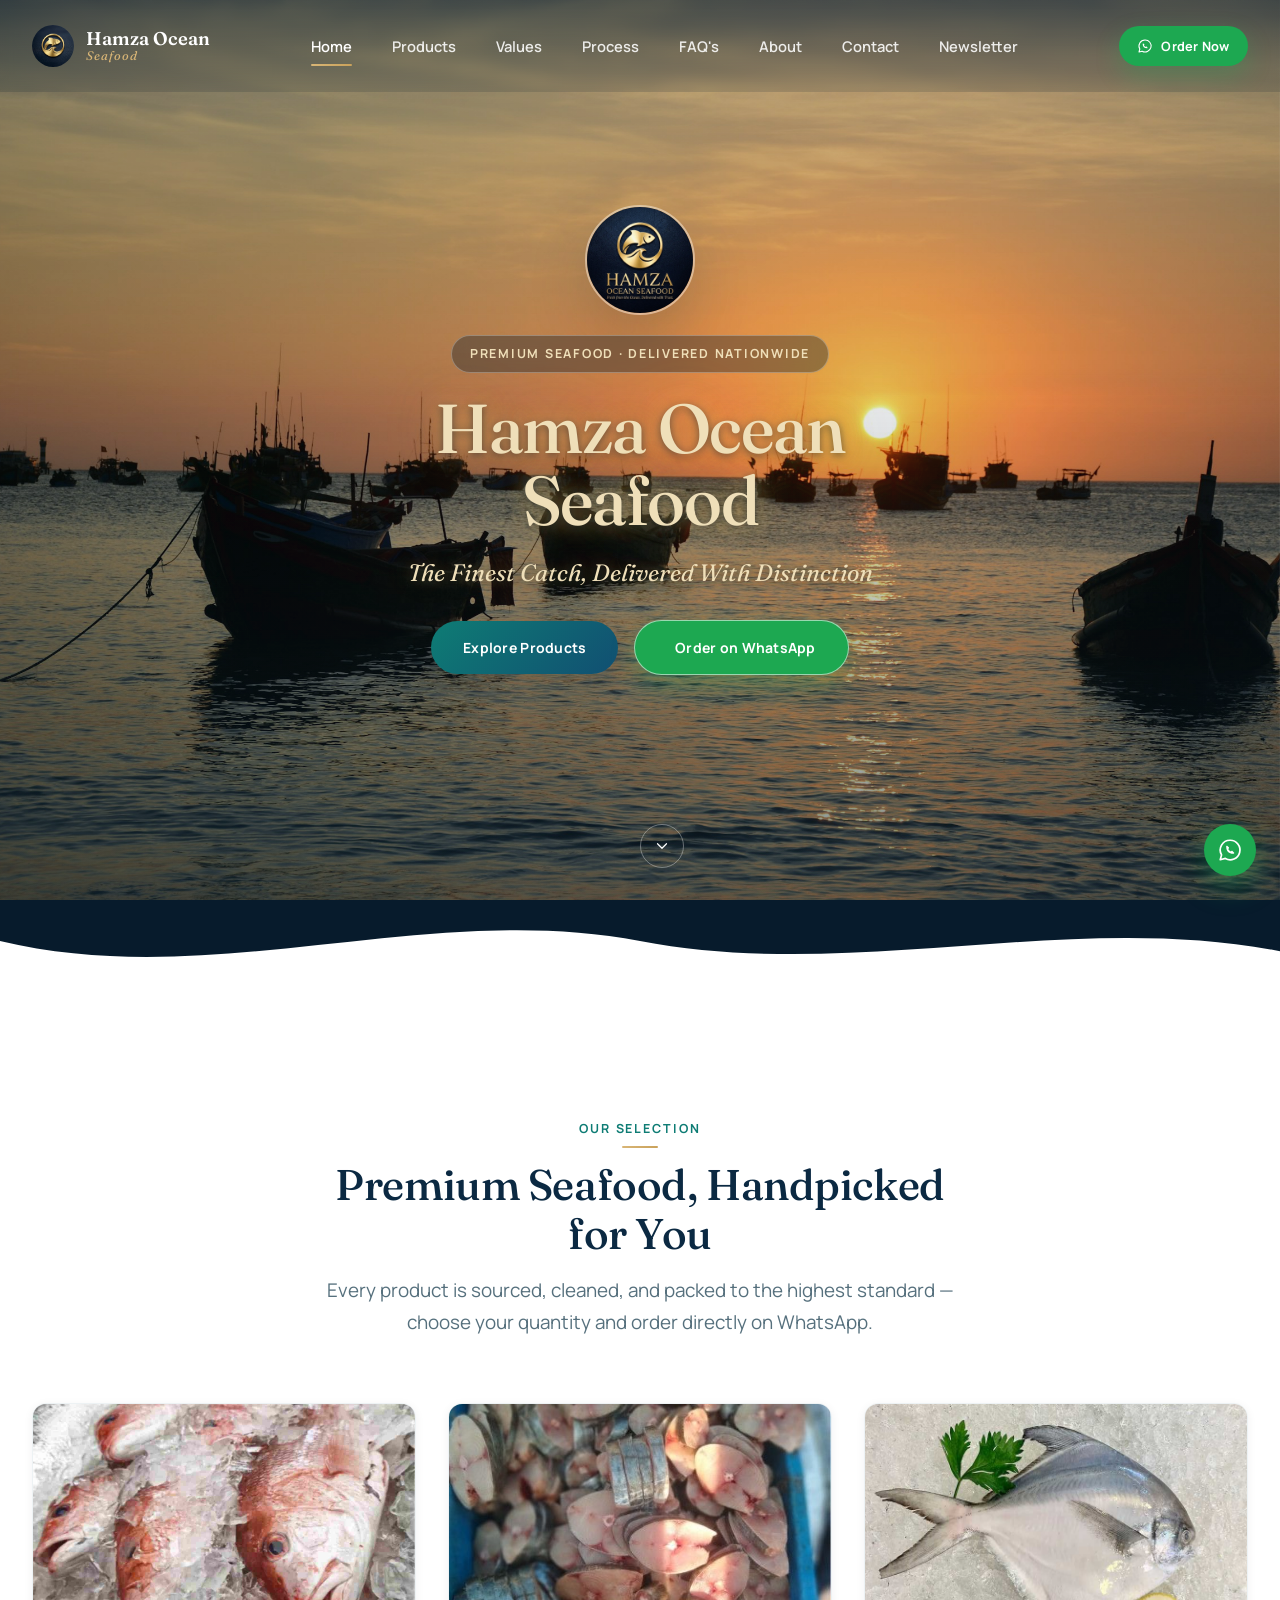
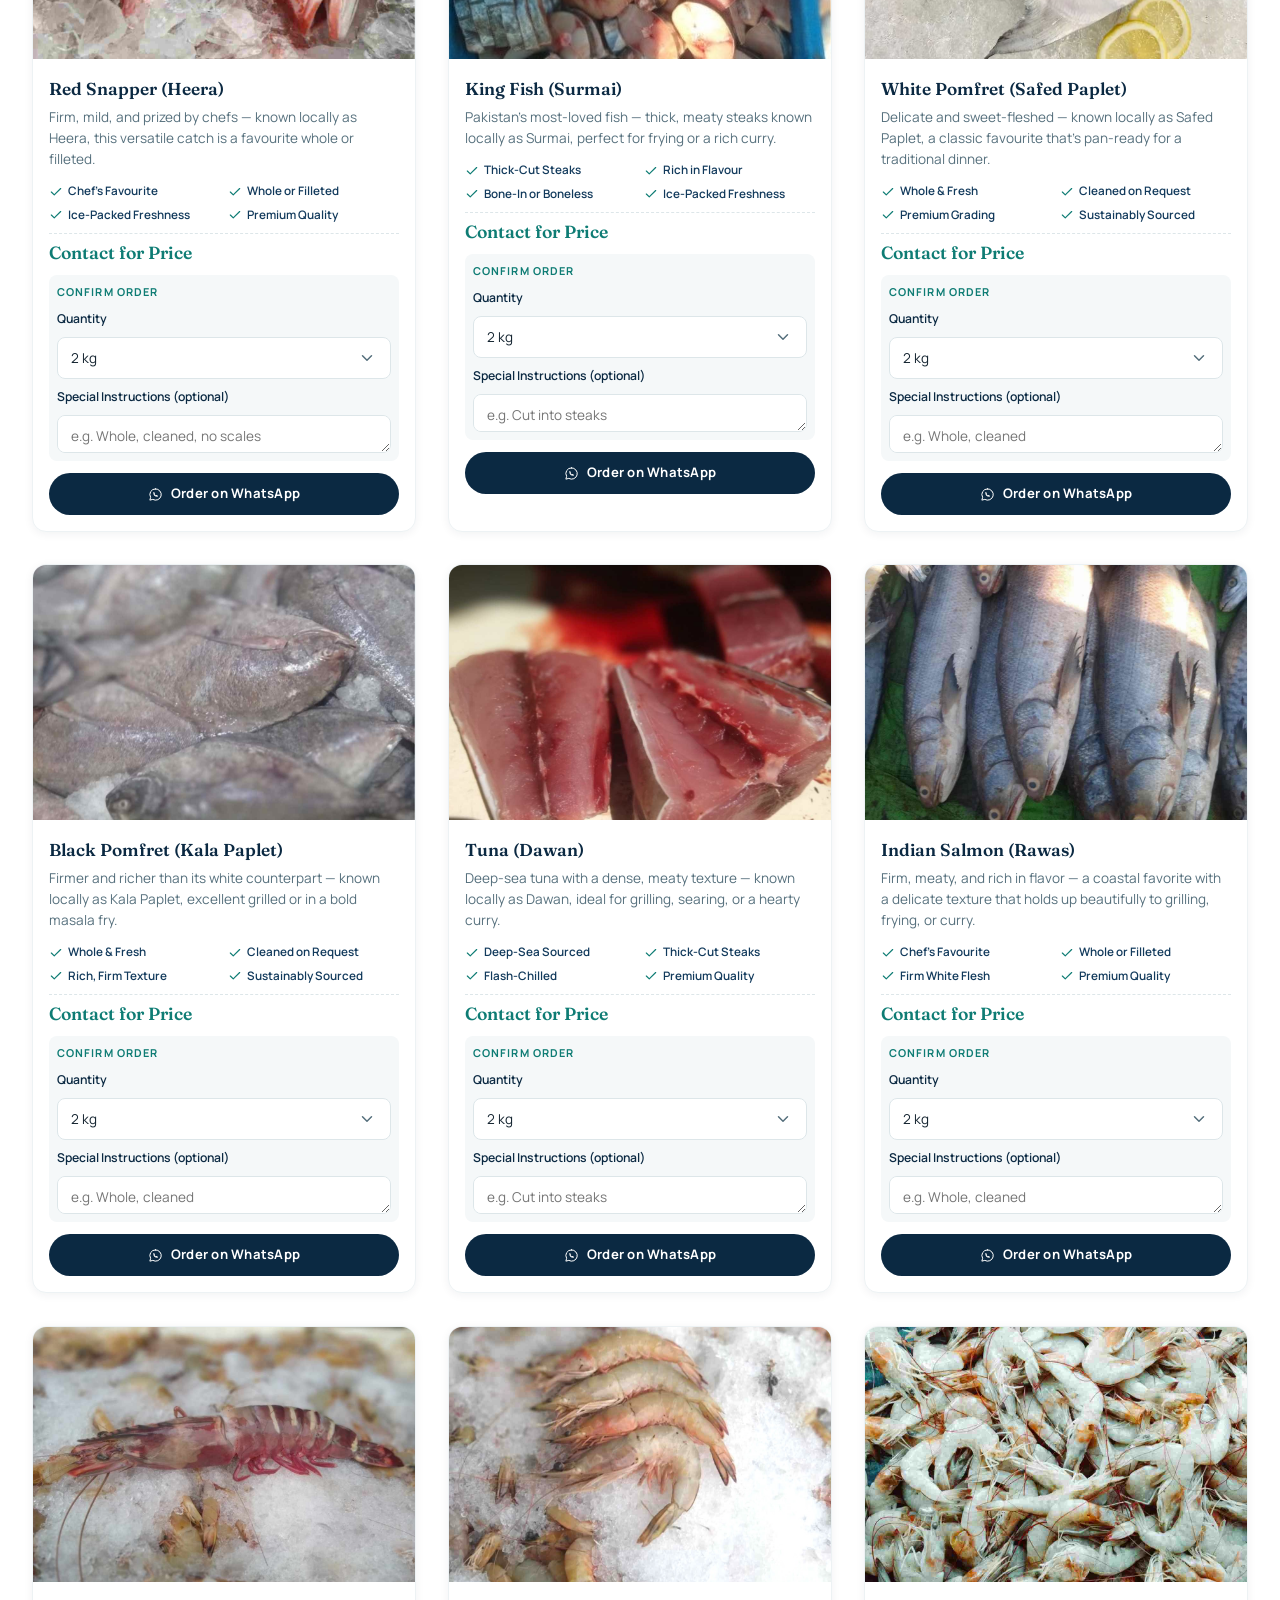
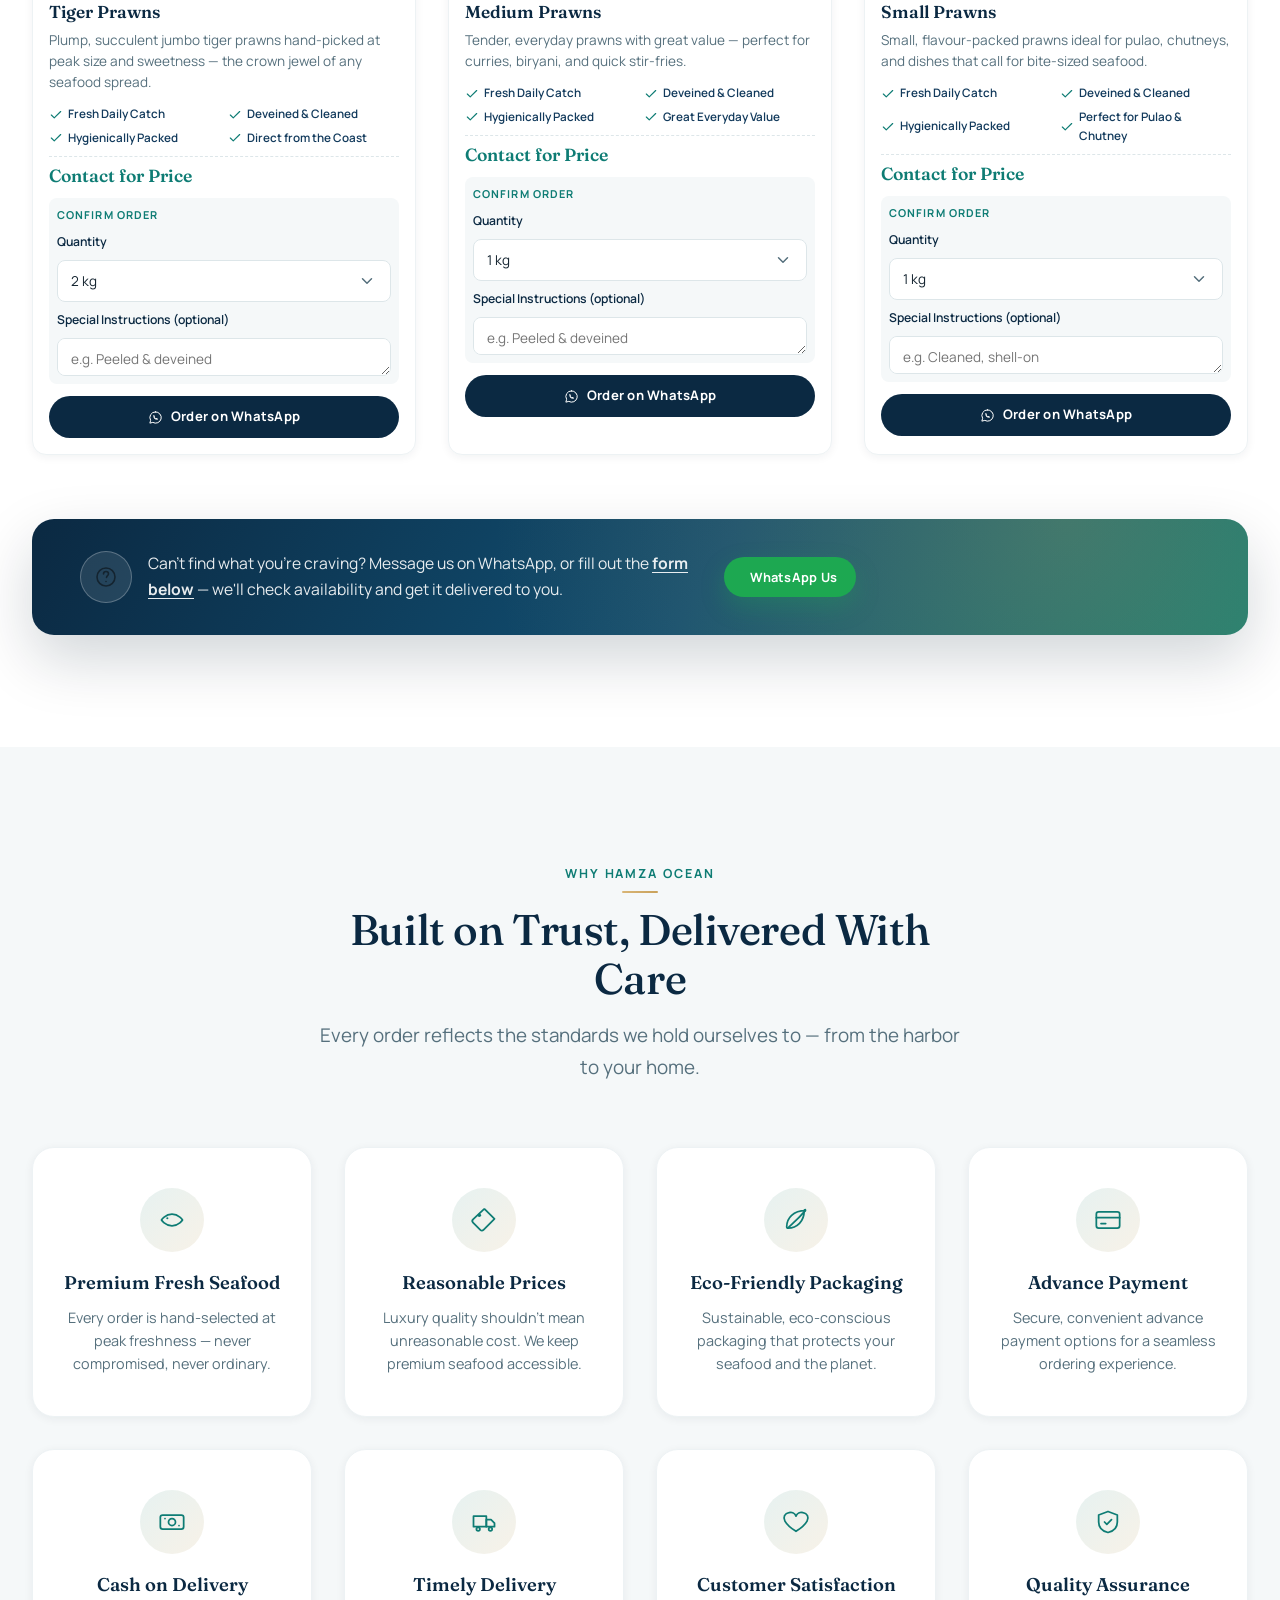
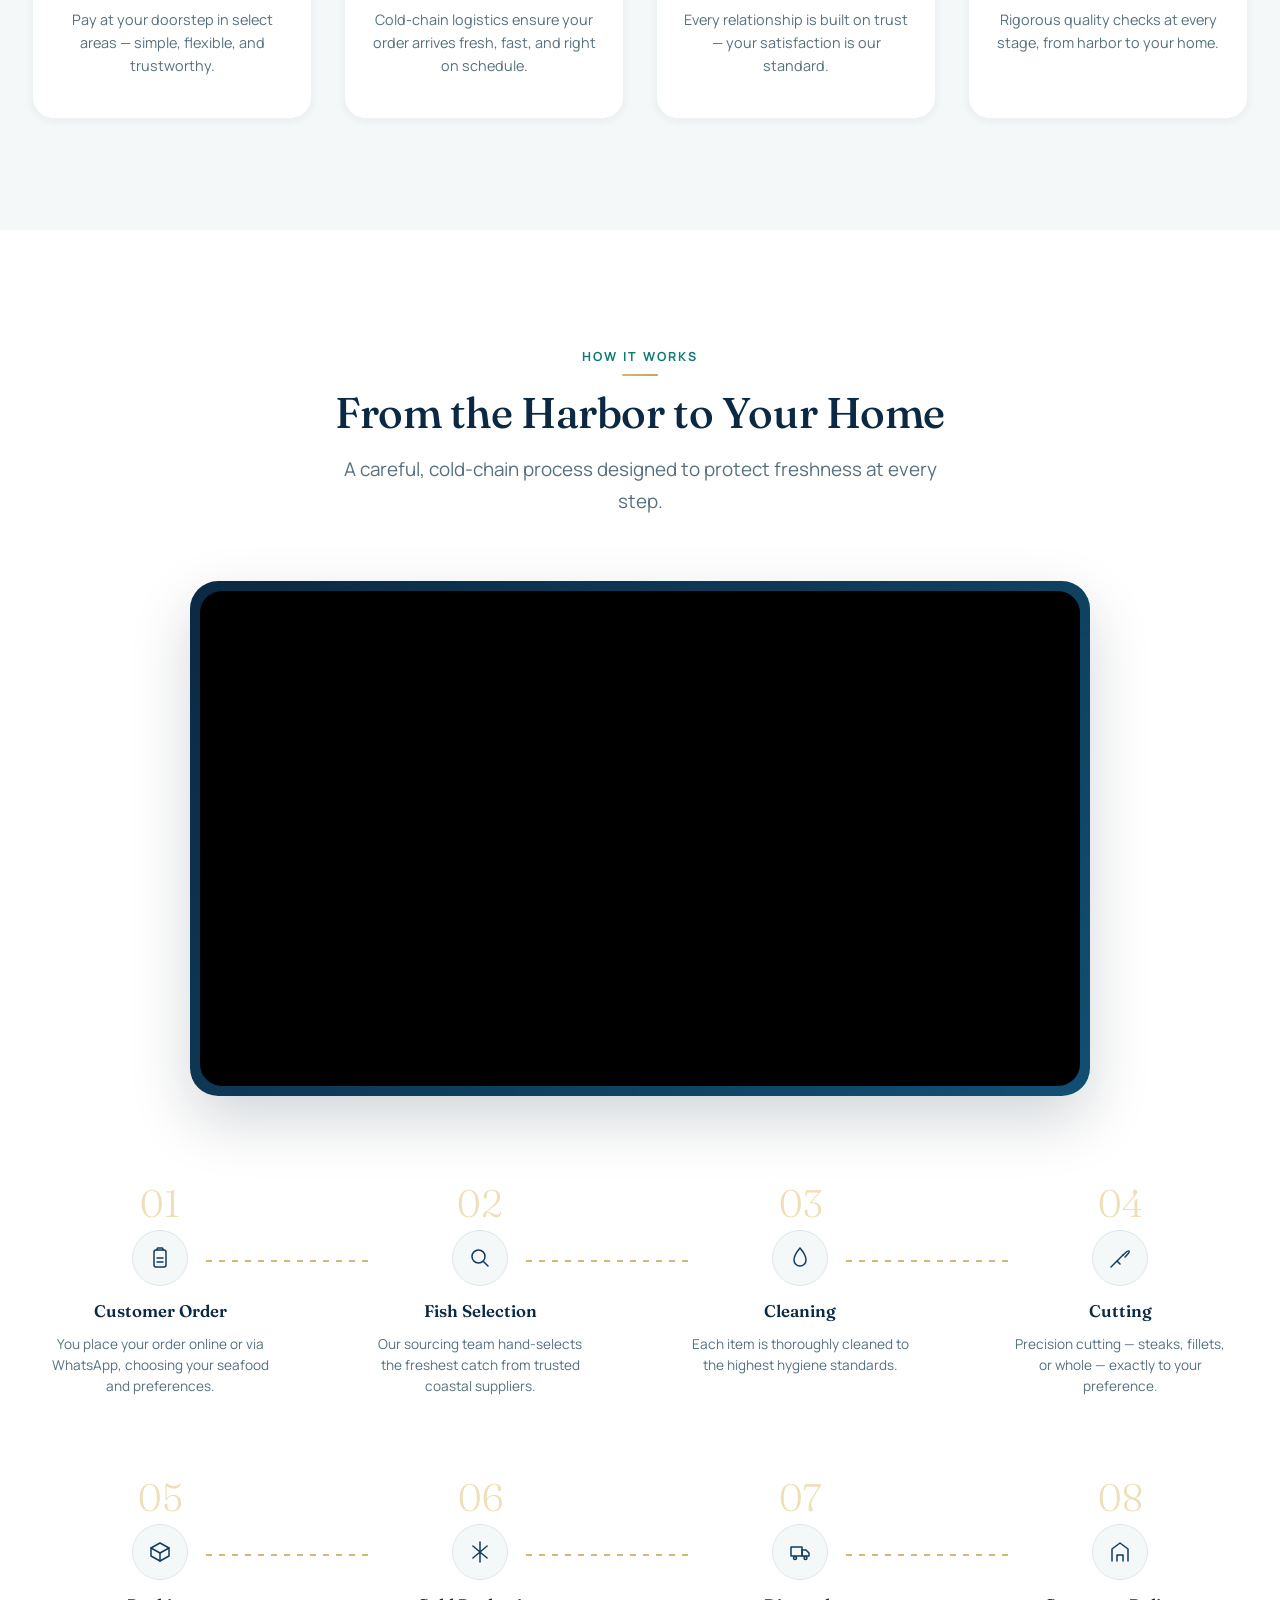
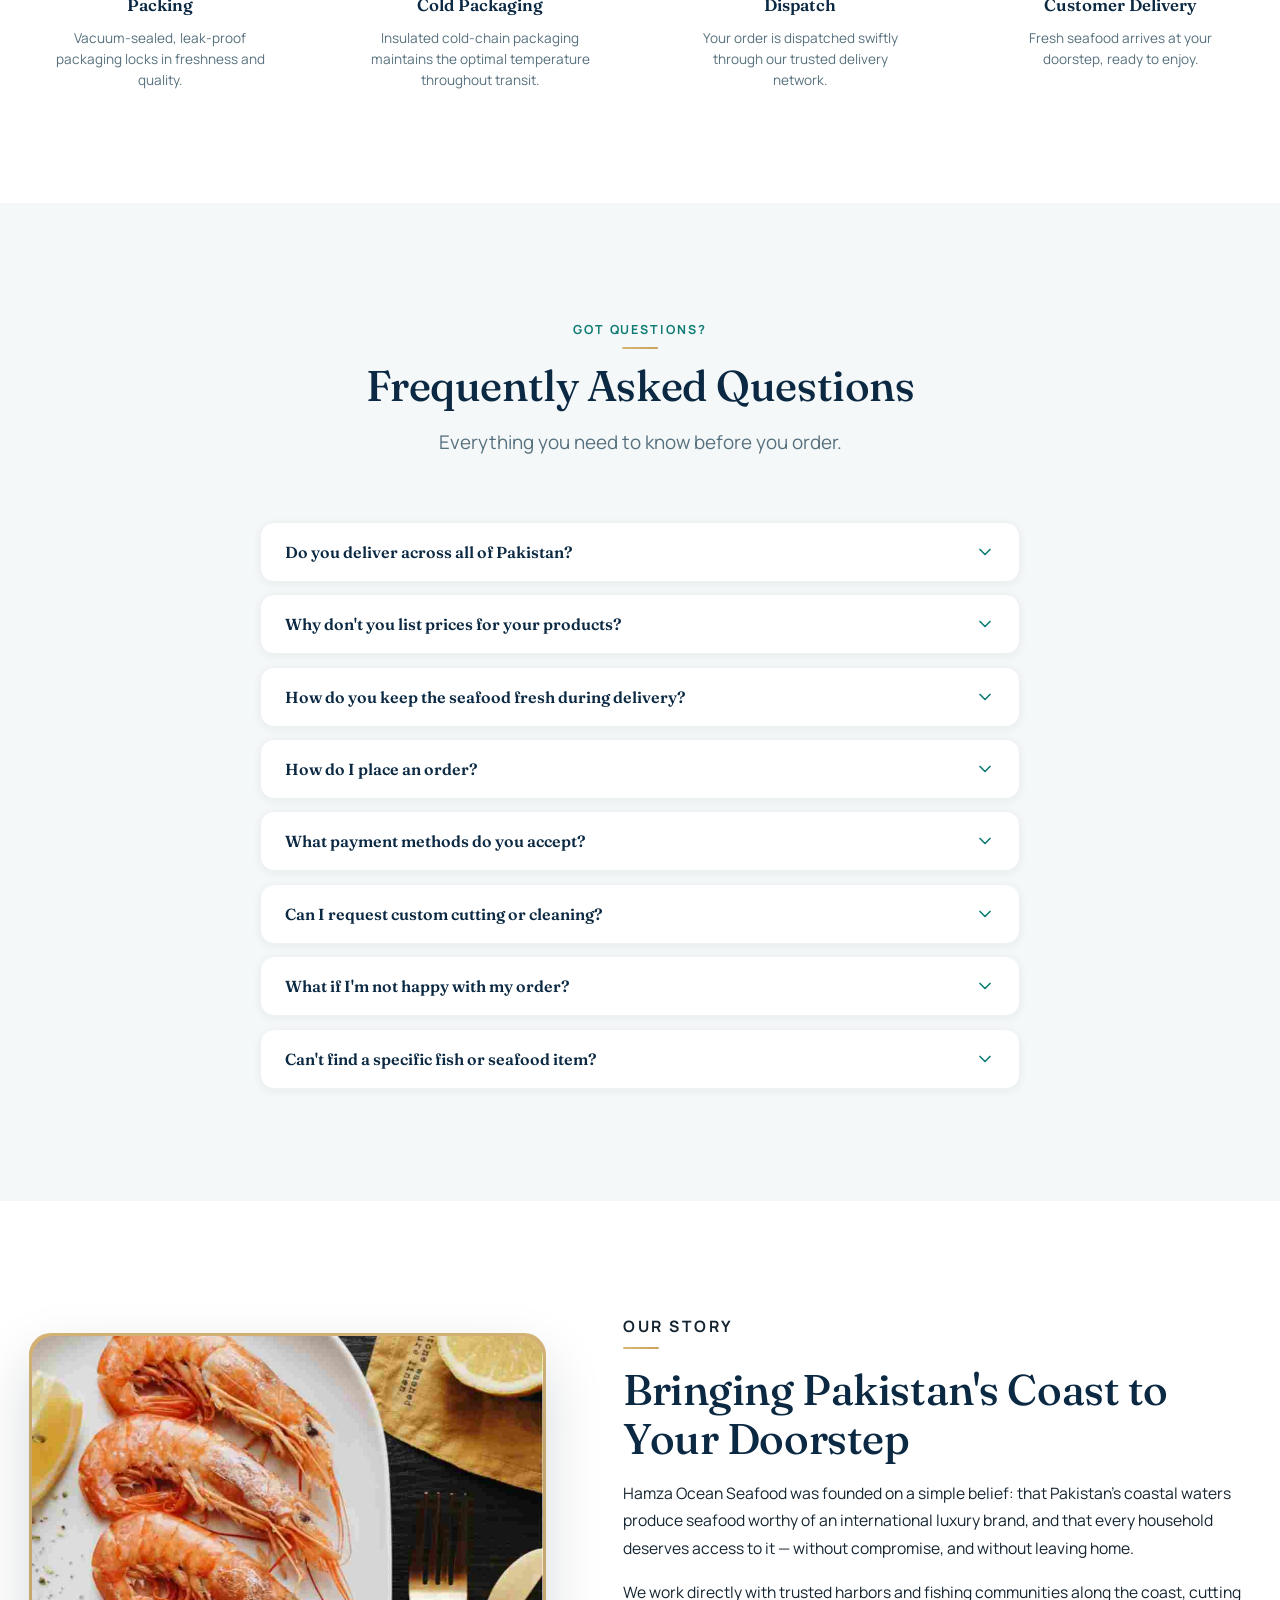
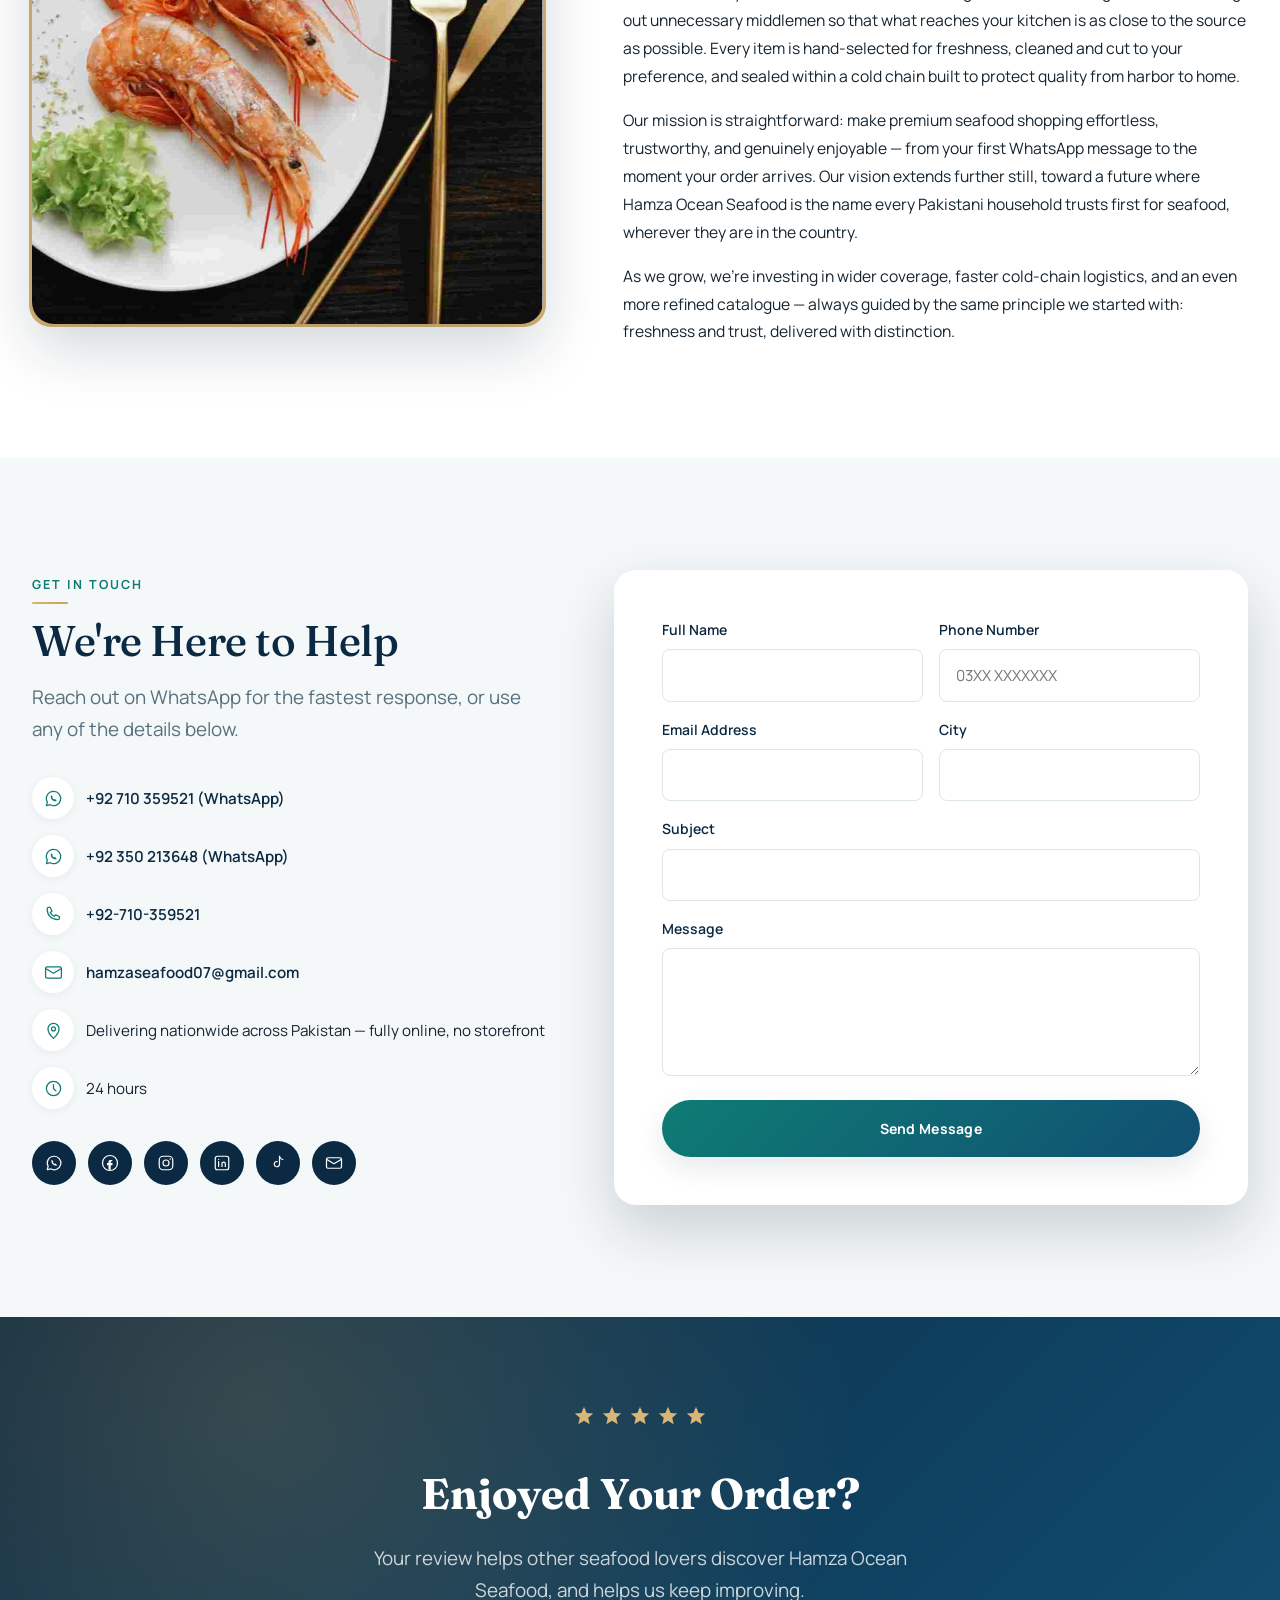
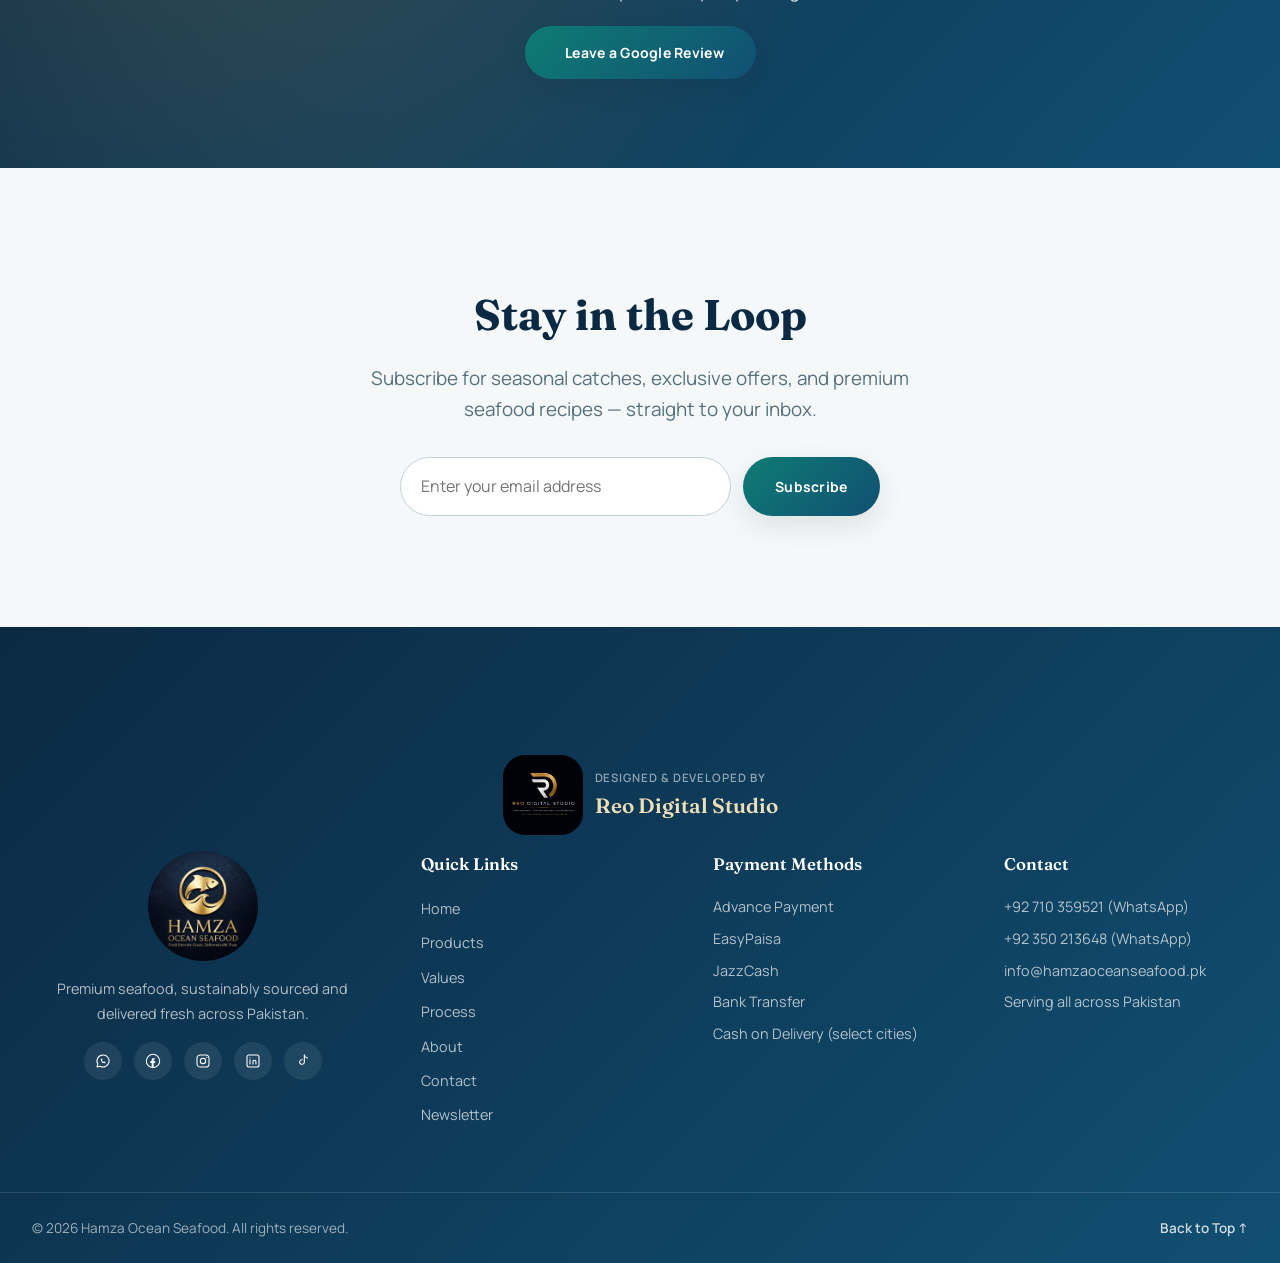
==== commit dc67455a: "Update Google Tag Manager ID in index.html" ====
--- a/index.html
+++ b/index.html
@@ -106,13 +106,13 @@
   </script>
 
   <!-- Google tag (gtag.js) -->
-<script async src="https://www.googletagmanager.com/gtag/js?id=G-NTJ6M4177X"></script>
+<script async src="https://www.googletagmanager.com/gtag/js?id=G-JGS17XB776"></script>
 <script>
   window.dataLayer = window.dataLayer || [];
   function gtag(){dataLayer.push(arguments);}
   gtag('js', new Date());
 
-  gtag('config', 'G-NTJ6M4177X');
+  gtag('config', 'G-JGS17XB776');
 </script>
 </head>
 
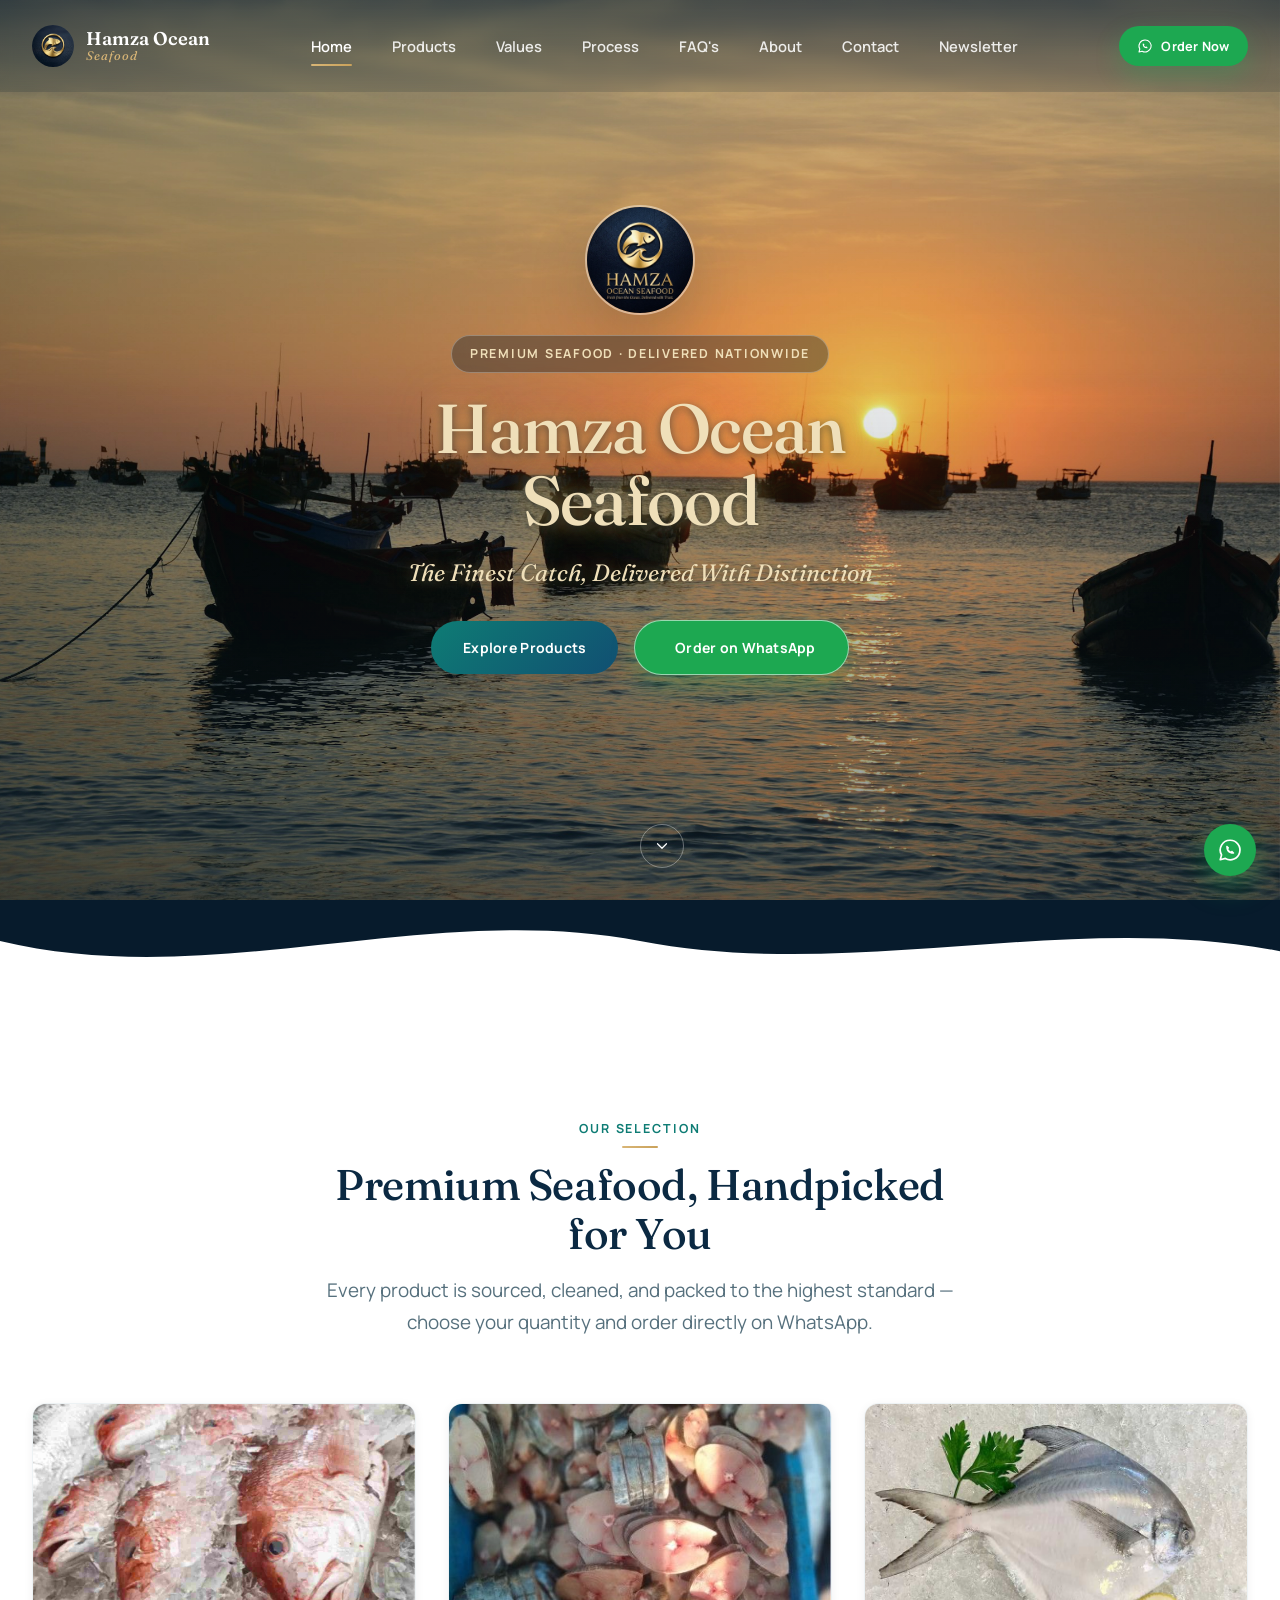
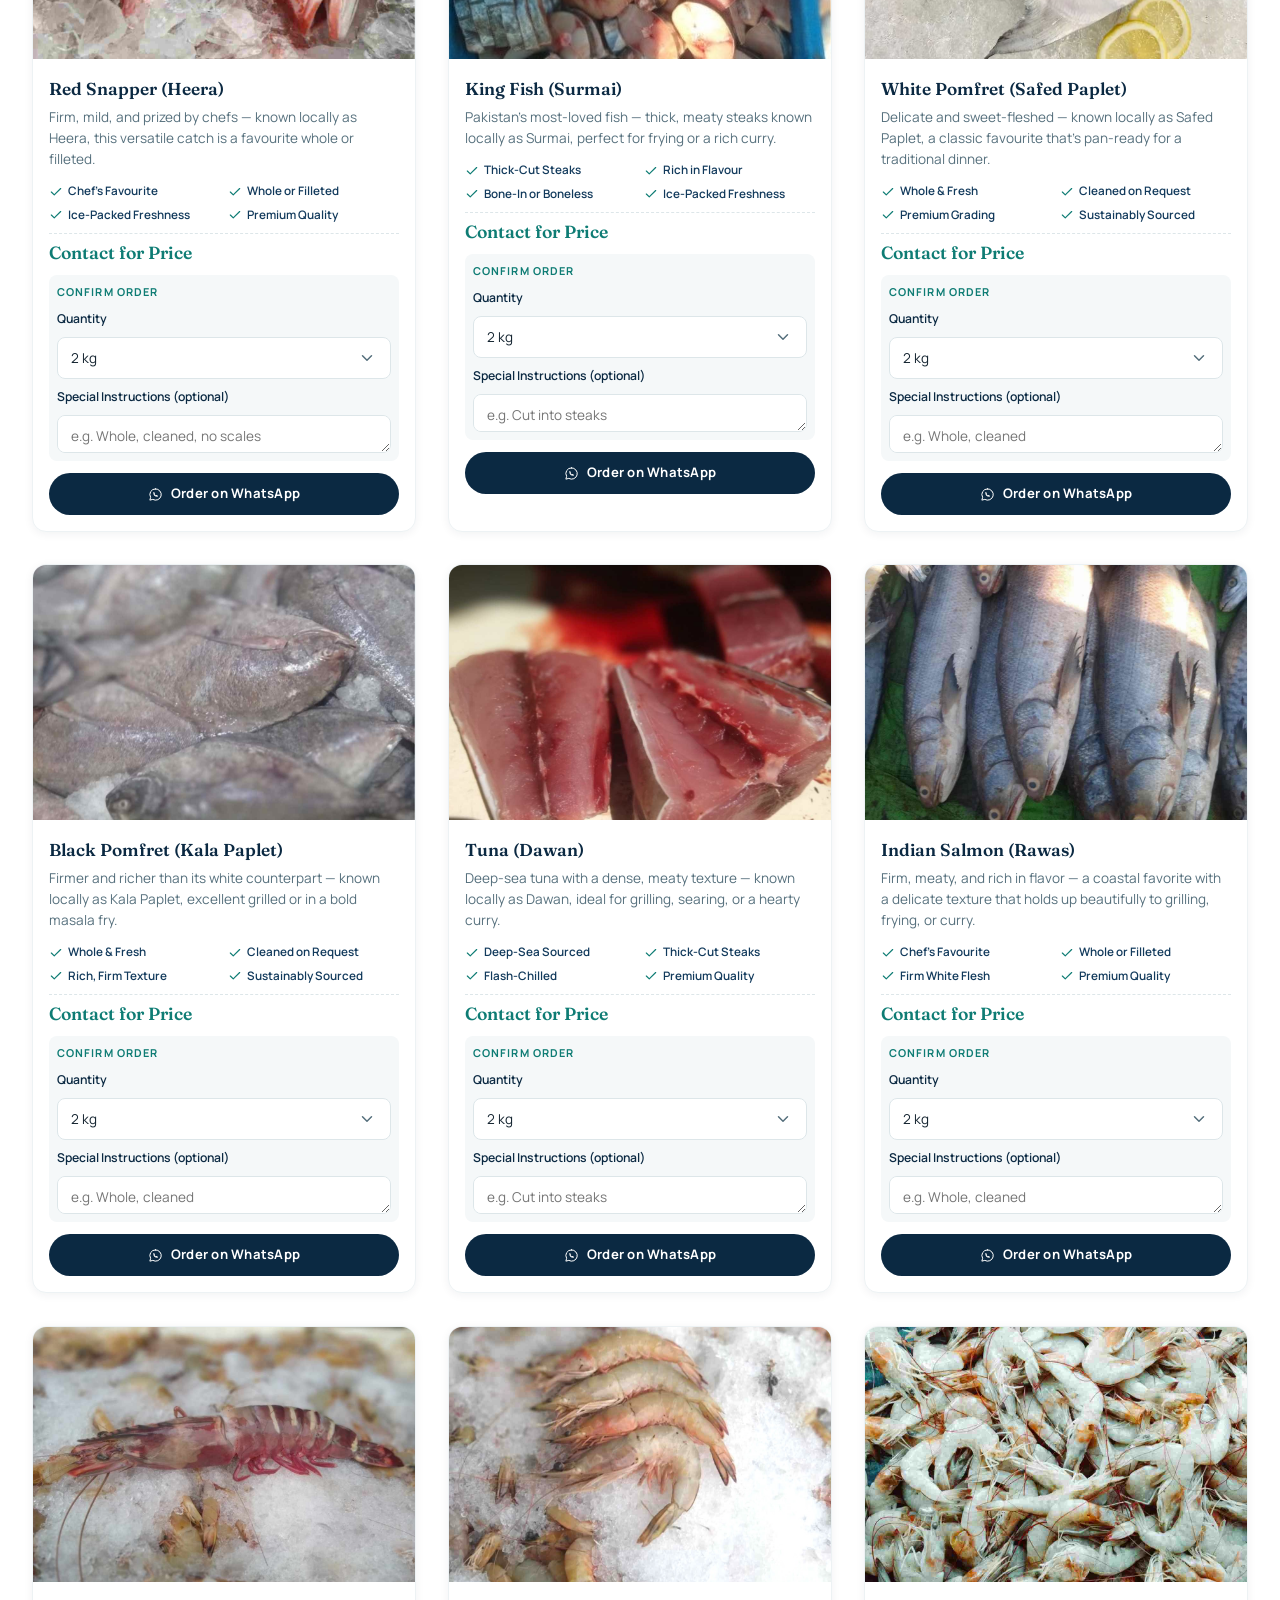
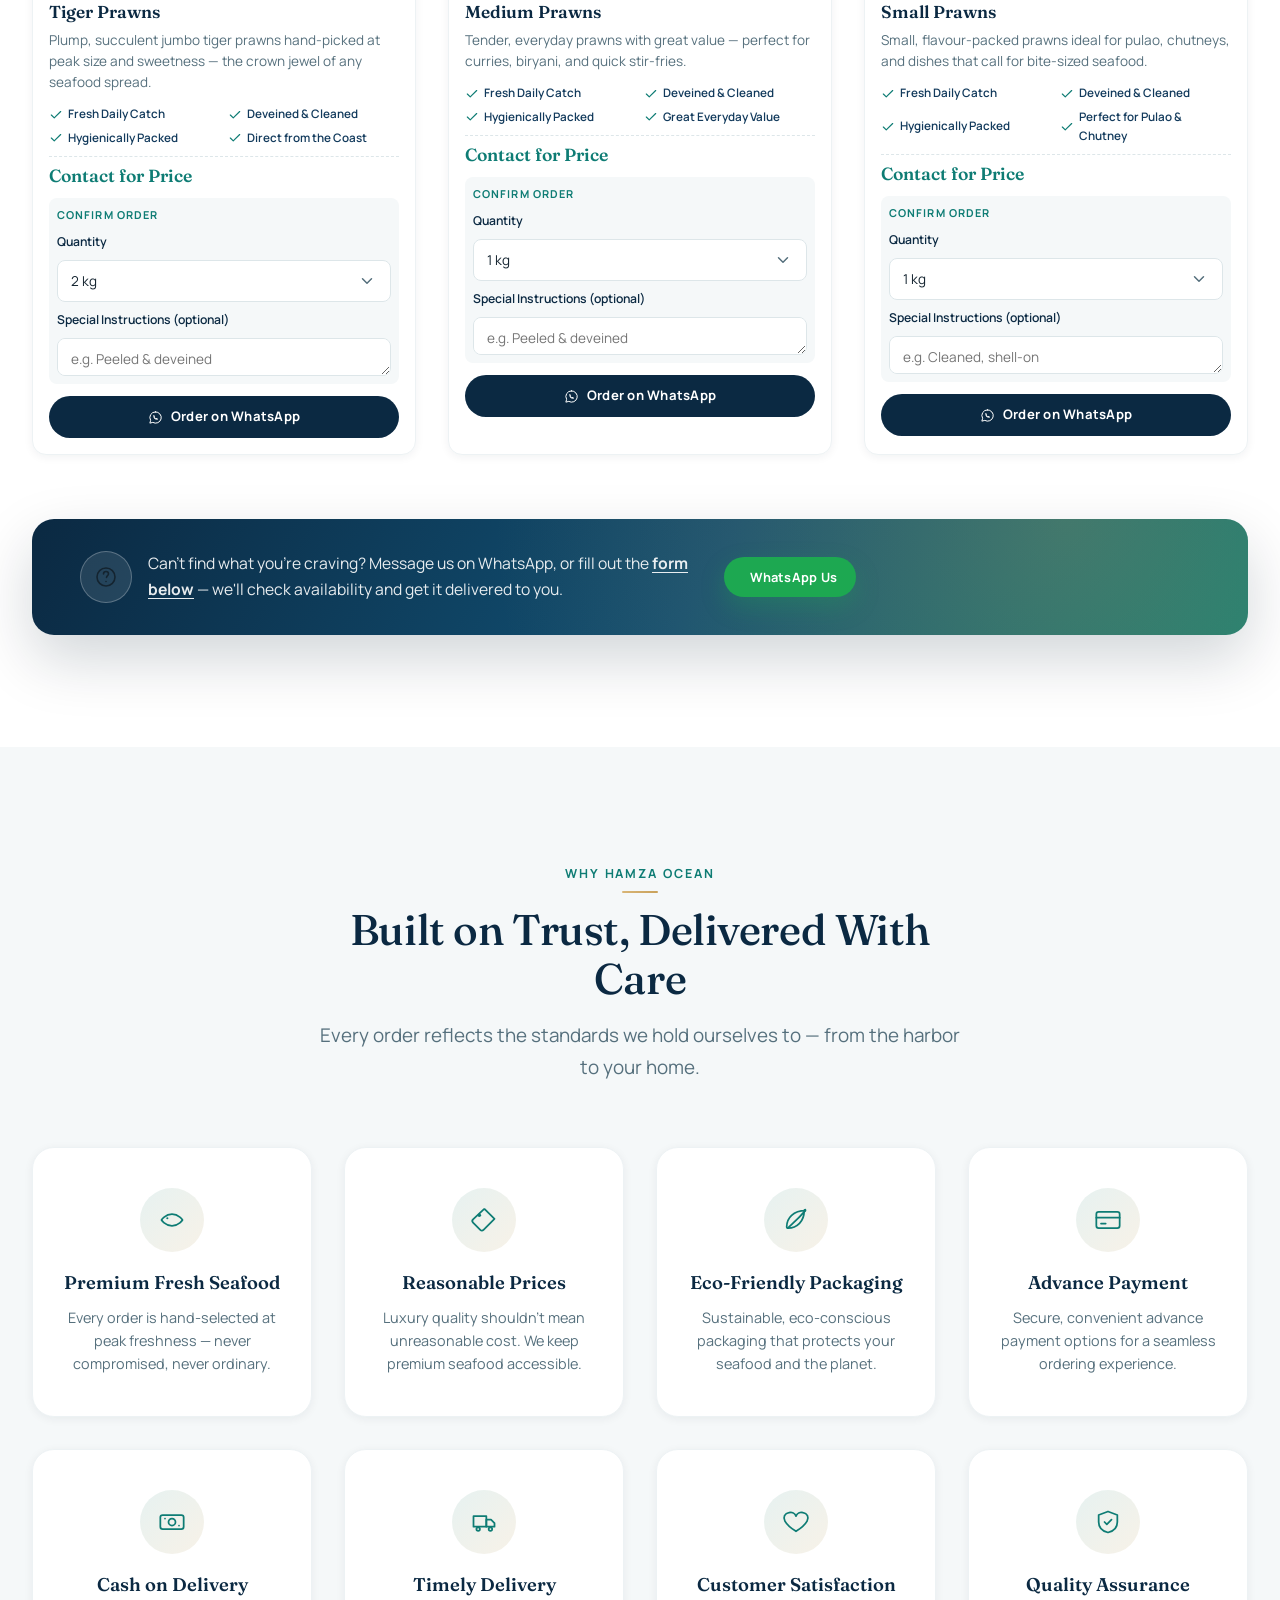
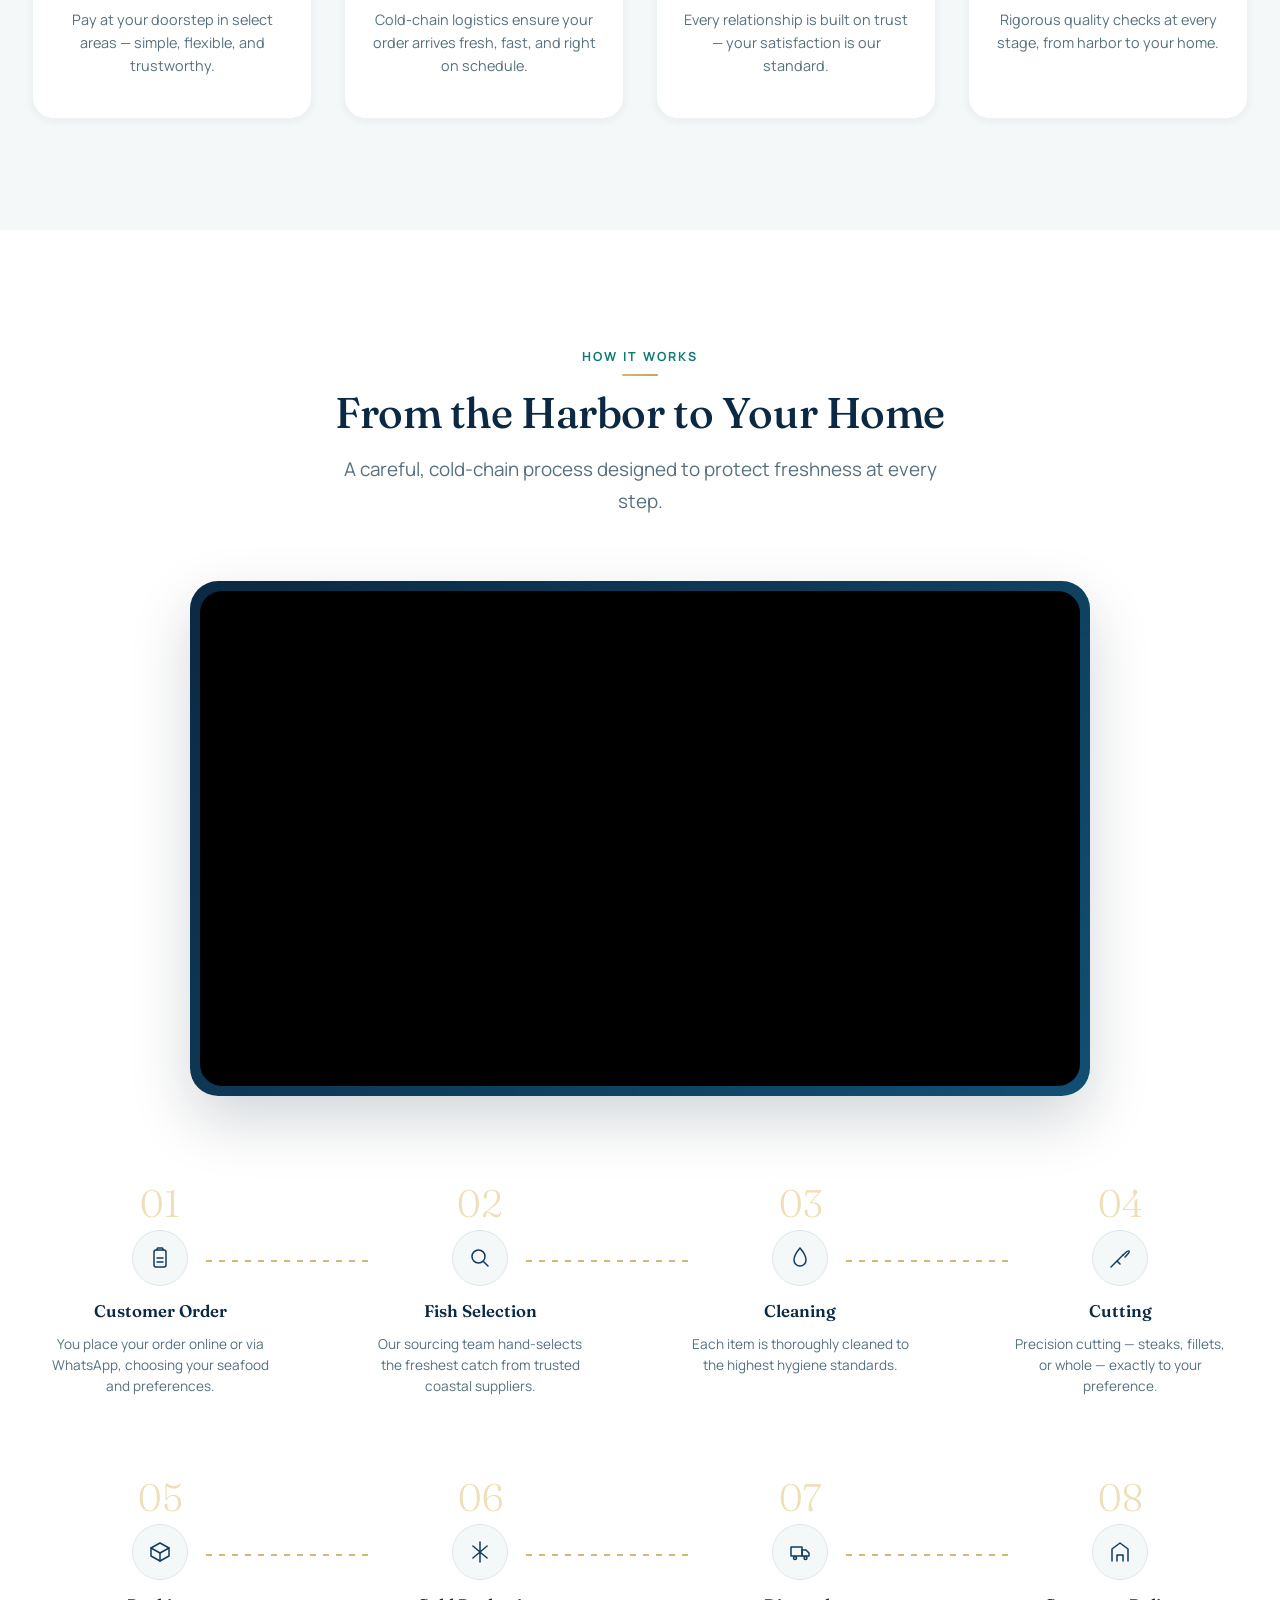
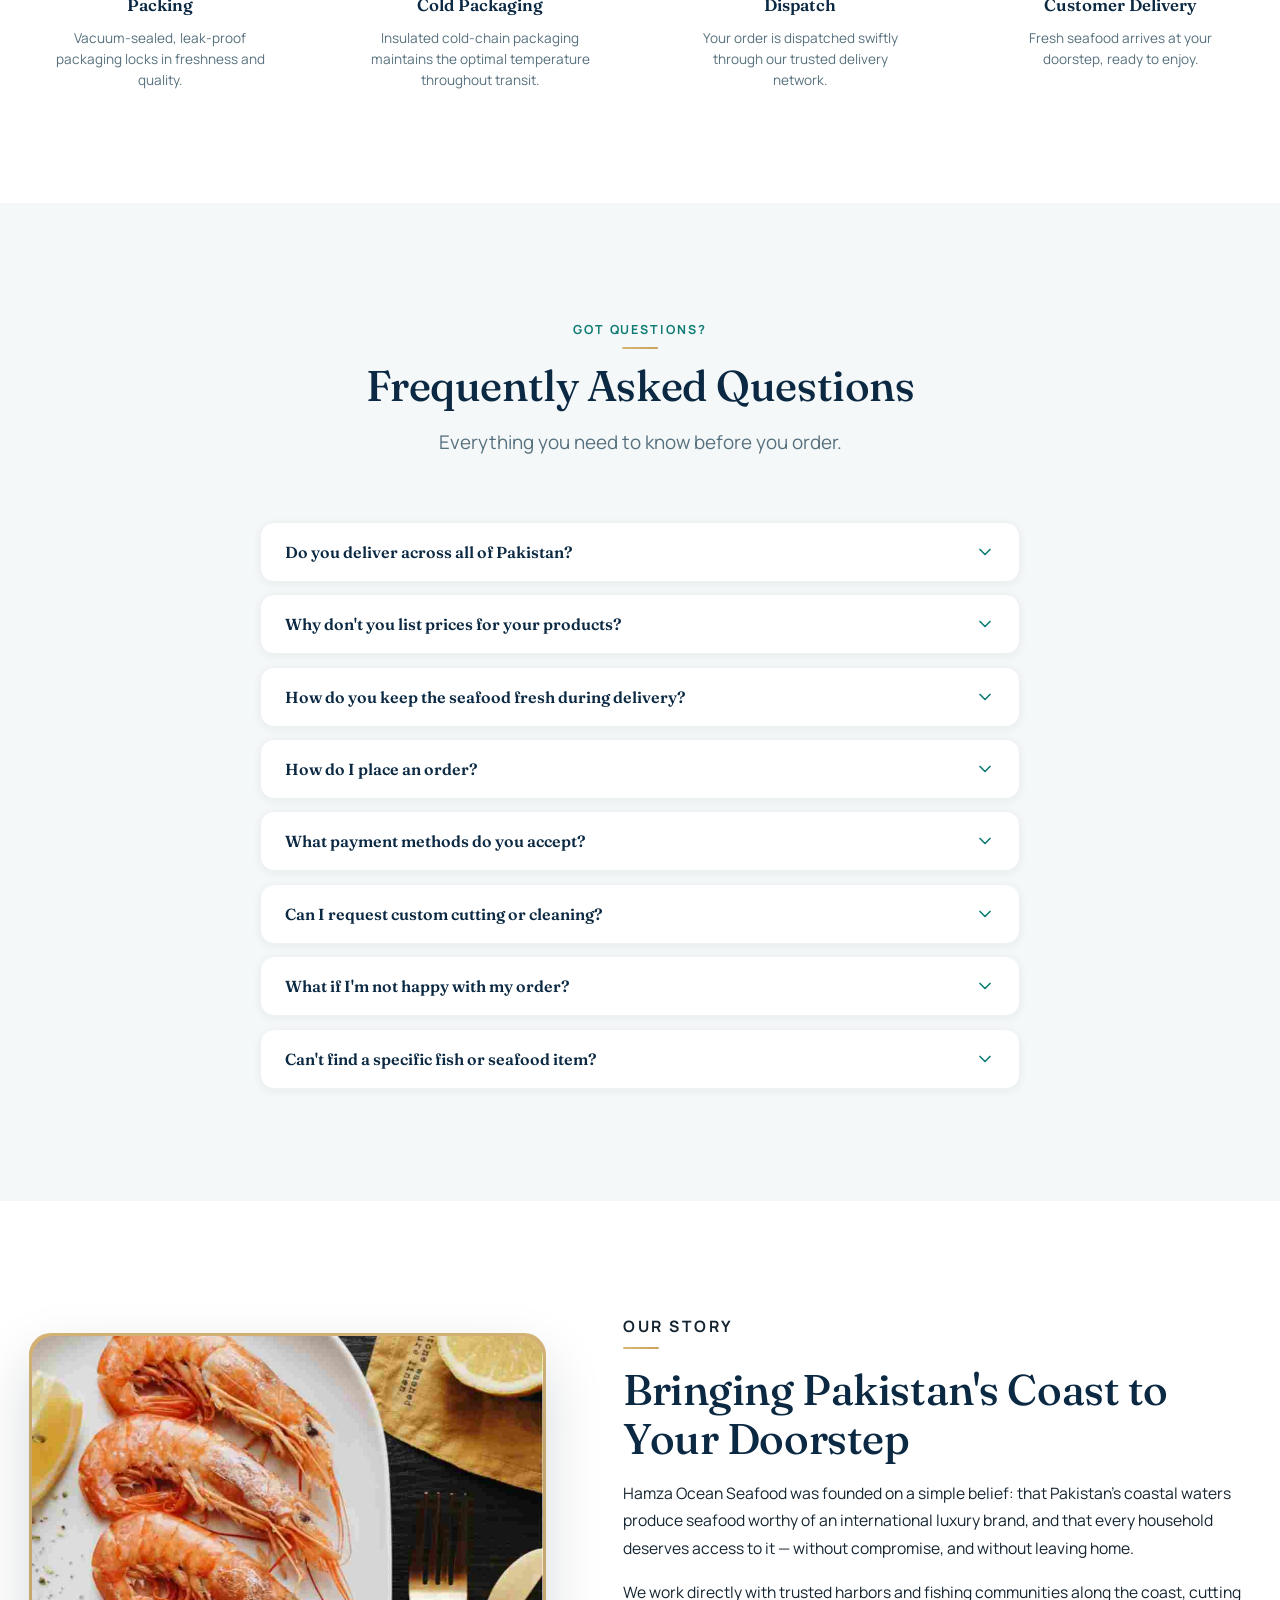
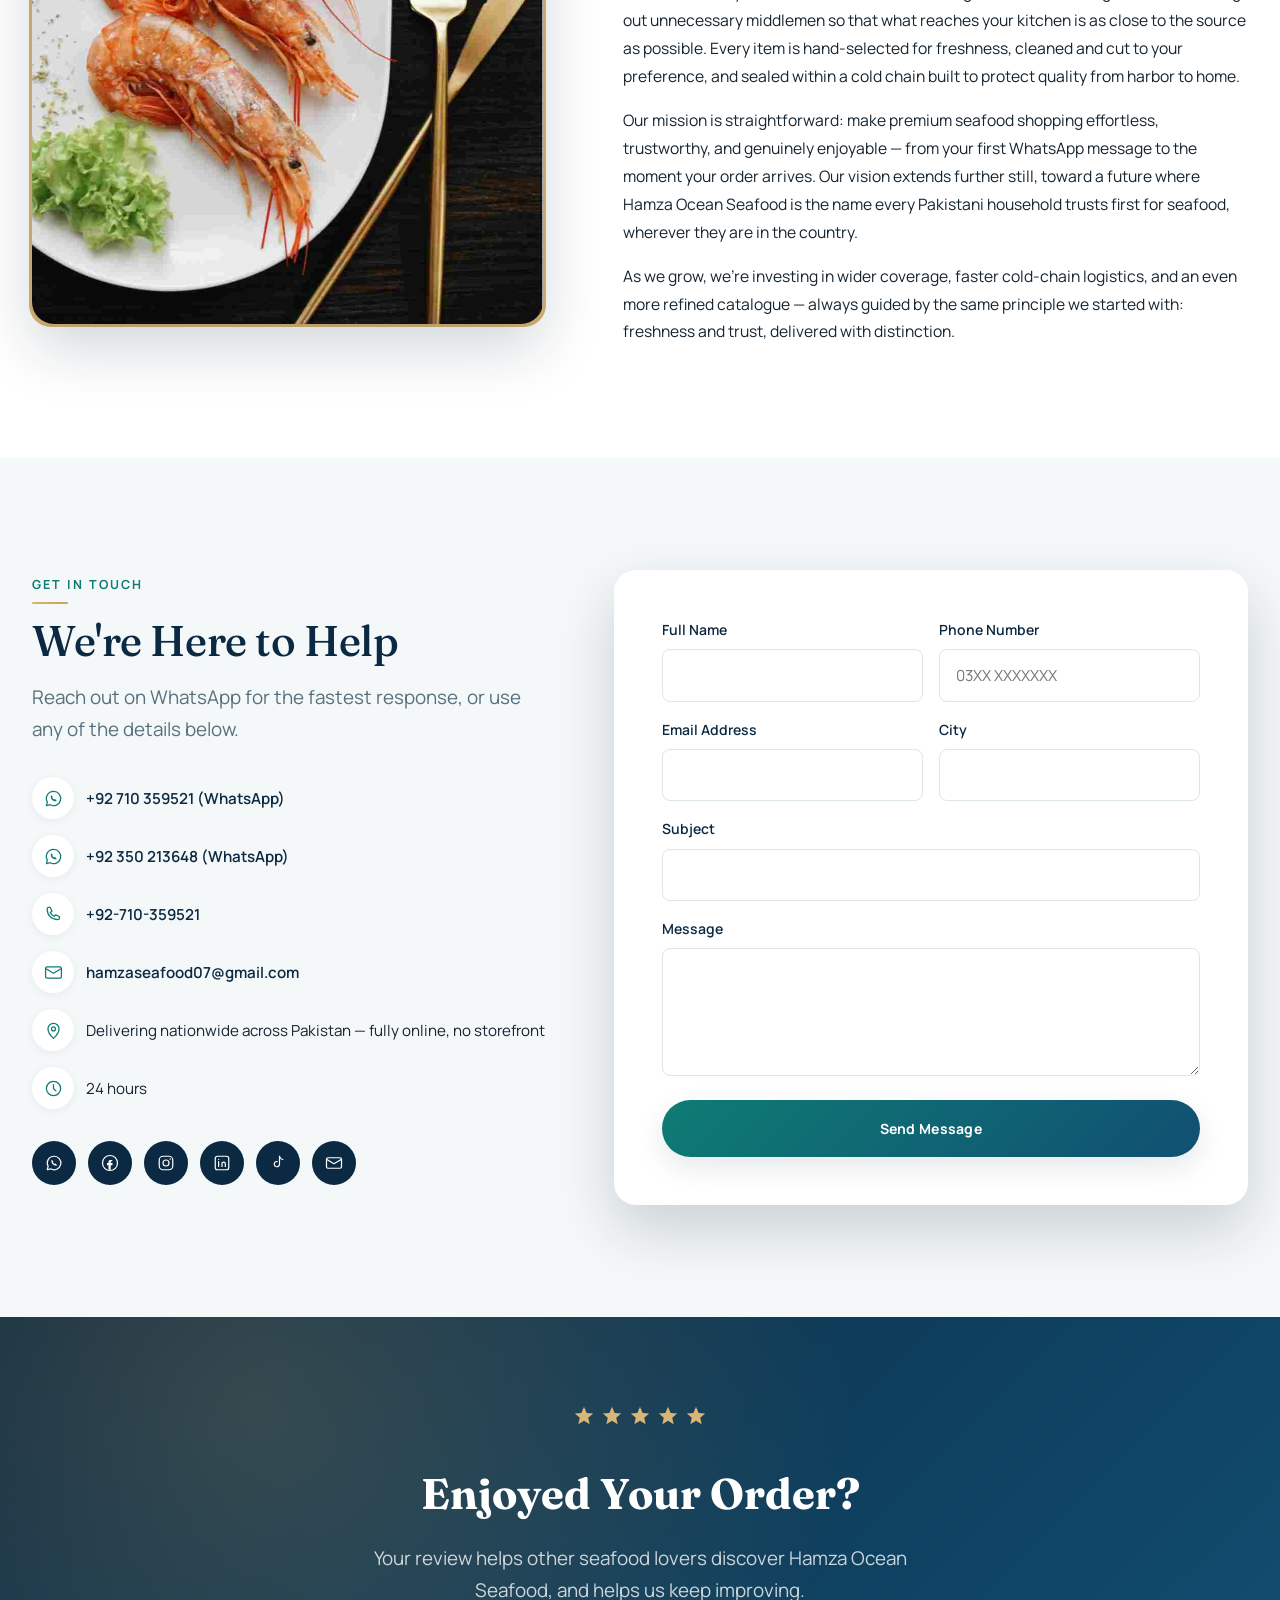
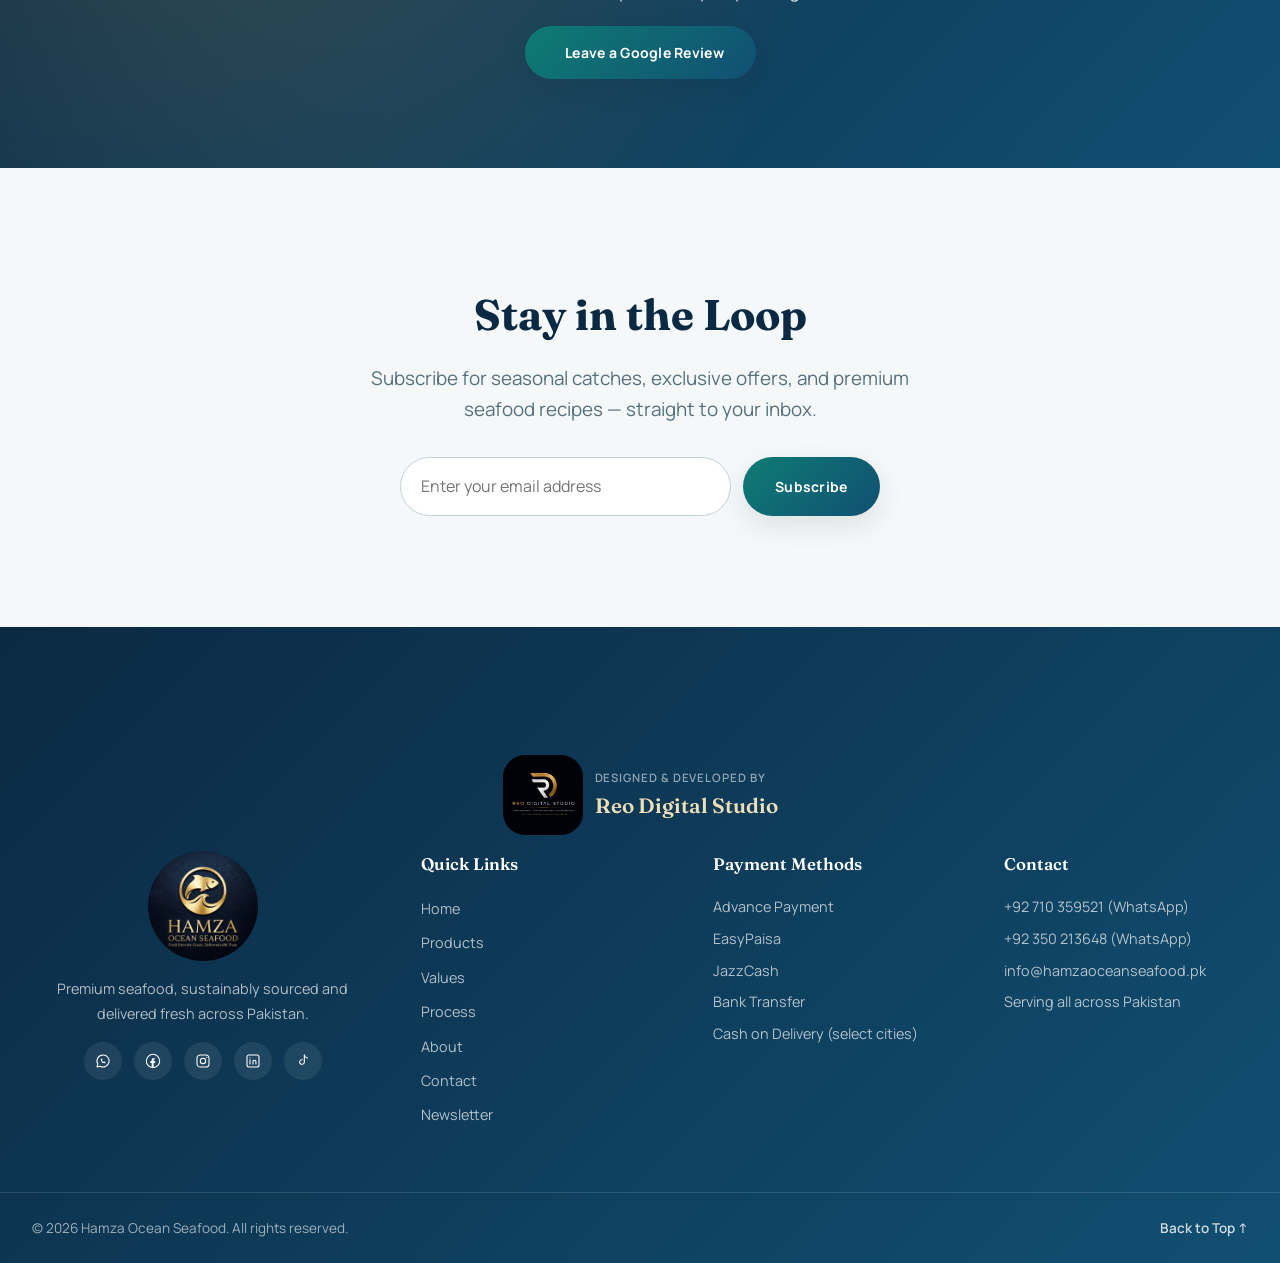
==== commit b2af7feb: "Refactor SEO and structured data in index.html Updated SEO and Open Graph metadata with new URLs and" ====
--- a/index.html
+++ b/index.html
@@ -39,28 +39,22 @@
   <meta http-equiv="X-UA-Compatible" content="IE=edge">
   <meta name="theme-color" content="#0B2942">
 
-  <!-- ============ PRIMARY SEO META ============ -->
-  <title>Hamza Ocean Seafood | Premium Fresh Seafood Delivered Across Pakistan</title>
-  <meta name="description" content="Premium seafood delivered fresh across Pakistan. Shop hand-selected prawns, crab, fish &amp; lobster — hygienically packed and ordered instantly via WhatsApp.">
-  <meta name="keywords" content="online seafood Pakistan, buy seafood online Pakistan, fresh fish delivery, premium prawns Pakistan, seafood home delivery, WhatsApp seafood order, Hamza Ocean Seafood, mud crab Pakistan, lobster online Pakistan">
-  <meta name="author" content="Hamza Ocean Seafood">
-  <meta name="robots" content="index, follow">
-  <link rel="canonical" href="https://www.hamzaoceanseafood.pk/">
-
-  <!-- ============ OPEN GRAPH (Facebook / WhatsApp link previews) ============ -->
-  <meta property="og:type" content="website">
-  <meta property="og:site_name" content="Hamza Ocean Seafood">
-  <meta property="og:title" content="Hamza Ocean Seafood | Premium Fresh Seafood Delivered Across Pakistan">
-  <meta property="og:description" content="Hand-selected, sustainably sourced seafood — cleaned, packed, and delivered fresh to your door anywhere in Pakistan. Order in seconds on WhatsApp.">
-  <meta property="og:image" content="https://www.hamzaoceanseafood.pk/assets/images/og-image.jpg">
-  <meta property="og:url" content="https://www.hamzaoceanseafood.pk/">
-  <meta property="og:locale" content="en_PK">
-
-  <!-- ============ TWITTER CARD ============ -->
-  <meta name="twitter:card" content="summary_large_image">
-  <meta name="twitter:title" content="Hamza Ocean Seafood | Premium Fresh Seafood Delivered Across Pakistan">
-  <meta name="twitter:description" content="Hand-selected, sustainably sourced seafood delivered fresh across Pakistan. Order in seconds on WhatsApp.">
-  <meta name="twitter:image" content="https://www.hamzaoceanseafood.pk/assets/images/og-image.jpg">
+ <!-- ============ PRIMARY SEO META ============ -->
+<title>Hamza Ocean Seafood | Premium Fresh Seafood Delivered Across Pakistan</title>
+<meta name="description" content="Premium seafood delivered fresh across Pakistan. Shop hand-selected prawns, crab, fish & lobster — hygienically packed and ordered instantly via WhatsApp.">
+<meta name="keywords" content="online seafood Pakistan, buy seafood online Pakistan, fresh fish delivery, premium prawns Pakistan, seafood home delivery, WhatsApp seafood order, Hamza Ocean Seafood, mud crab Pakistan, lobster online Pakistan">
+<meta name="author" content="Hamza Ocean Seafood">
+<meta name="robots" content="index, follow">
+<link rel="canonical" href="https://rehanreo.github.io/HamzaOceanSeafood/">
+
+<!-- ============ OPEN GRAPH (Facebook / WhatsApp link previews) ============ -->
+<meta property="og:type" content="website">
+<meta property="og:site_name" content="Hamza Ocean Seafood">
+<meta property="og:title" content="Hamza Ocean Seafood | Premium Fresh Seafood Delivered Across Pakistan">
+<meta property="og:description" content="Hand-selected, sustainably sourced seafood — cleaned, packed, and delivered fresh to your door anywhere in Pakistan. Order in seconds on WhatsApp.">
+<meta property="og:image" content="https://rehanreo.github.io/HamzaOceanSeafood/assets/images/og-image.jpg">
+<meta property="og:url" content="https://rehanreo.github.io/HamzaOceanSeafood/">
+<meta property="og:locale" content="en_PK">
 
   <!-- ============ FAVICONS (placeholders — replace files in /assets) ============ -->
   <link rel="icon" href="assets/favicon.ico" type="image/x-icon">
@@ -78,32 +72,101 @@
   <!-- ============ STYLESHEET (built in Stage 2) ============ -->
   <link rel="stylesheet" href="style.css">
 
-  <!-- ============ SCHEMA.ORG JSON-LD (Local/Online Business) ============ -->
-  <script type="application/ld+json">
-  {
-    "@context": "https://schema.org",
-    "@type": "OnlineStore",
-    "name": "Hamza Ocean Seafood",
-    "description": "Premium, sustainably sourced seafood delivered fresh across Pakistan.",
-    "url": "https://rehanreo.github.io/HamzaOceanSeafood/",
-    "logo": "https://www.hamzaoceanseafood.pk/assets/images/logo.png",
-    "image": "https://www.hamzaoceanseafood.pk/assets/images/og-image.jpg",
-    "telephone": "+92-3710359521",
-    "email": "hamzaseafood@gmail.com",
-    "priceRange": "$$",
-    "areaServed": {
-      "@type": "Country",
-      "name": "Pakistan"
+  <!-- ============ SCHEMA.ORG JSON-LD (Online Store) ============ -->
+<script type="application/ld+json">
+{
+  "@context": "https://schema.org",
+  "@type": "OnlineStore",
+  "name": "Hamza Ocean Seafood",
+  "description": "Premium, sustainably sourced seafood delivered fresh across Pakistan.",
+  "url": "https://rehanreo.github.io/HamzaOceanSeafood/",
+  "logo": "https://rehanreo.github.io/HamzaOceanSeafood/assets/images/logo.png",
+  "image": "https://rehanreo.github.io/HamzaOceanSeafood/assets/images/og-image.jpg",
+  "telephone": "+92-371-0359521",
+  "email": "hamzaseafood@gmail.com",
+  "priceRange": "$$",
+  "areaServed": {
+    "@type": "Country",
+    "name": "Pakistan"
+  },
+  "sameAs": [
+    "https://www.facebook.com/hamzaoceanseafood",
+    "https://www.instagram.com/hamzaoceanseafood",
+    "https://www.tiktok.com/@hamzaoceanseafood"
+  ]
+}
+</script>
+
+<!-- ============ SCHEMA.ORG JSON-LD (FAQ Page) ============ -->
+<!-- This block makes your FAQ section eligible for expandable rich results
+     directly in Google search — free extra visual real estate in search.
+     IMPORTANT: the "text" for each answer below must stay in sync with the
+     visible FAQ answers in the HTML body. If you edit an FAQ answer in the
+     body, update it here too. -->
+<script type="application/ld+json">
+{
+  "@context": "https://schema.org",
+  "@type": "FAQPage",
+  "mainEntity": [
+    {
+      "@type": "Question",
+      "name": "Do you deliver across all of Pakistan?",
+      "acceptedAnswer": {
+        "@type": "Answer",
+        "text": "Yes — Hamza Ocean Seafood delivers nationwide. Delivery timelines vary slightly by city, and we confirm an estimated delivery window when you place your order."
+      }
     },
-    "sameAs": [
-      "https://www.facebook.com/hamzaoceanseafood",
-      "https://www.instagram.com/hamzaoceanseafood",
-      "https://www.tiktok.com/@hamzaoceanseafood",
-      "https://wa.me/92710359521"
-    ],
-
-  }
-  </script>
+    {
+      "@type": "Question",
+      "name": "Why don't you list prices for your products?",
+      "acceptedAnswer": {
+        "@type": "Answer",
+        "text": "Fish market prices change daily depending on catch, season, and supply, so a fixed price today could be inaccurate tomorrow. To make sure you always get an honest, up-to-date rate, message us on WhatsApp for the latest prices before you order."
+      }
+    },
+    {
+      "@type": "Question",
+      "name": "How do you keep the seafood fresh during delivery?",
+      "acceptedAnswer": {
+        "@type": "Answer",
+        "text": "Every order is hand-selected, cleaned, and vacuum-sealed in leak-proof packaging inside insulated cold-chain boxes, preserving freshness from our facility to your doorstep."
+      }
+    },
+    {
+      "@type": "Question",
+      "name": "How do I place an order?",
+      "acceptedAnswer": {
+        "@type": "Answer",
+        "text": "Pick your quantity and any special instructions on a product card, then tap 'Order on WhatsApp' — we'll confirm availability and price right there in the chat."
+      }
+    },
+    {
+      "@type": "Question",
+      "name": "What payment methods do you accept?",
+      "acceptedAnswer": {
+        "@type": "Answer",
+        "text": "We accept advance payment via EasyPaisa and JazzCash, plus Cash on Delivery in select cities."
+      }
+    },
+    {
+      "@type": "Question",
+      "name": "Can I request custom cutting or cleaning?",
+      "acceptedAnswer": {
+        "@type": "Answer",
+        "text": "Yes — every product has a special instructions field, so you can request fillets, steaks, deveining, skin removal, and more."
+      }
+    },
+    {
+      "@type": "Question",
+      "name": "What if I'm not happy with my order?",
+      "acceptedAnswer": {
+        "@type": "Answer",
+        "text": "Message us on WhatsApp within 24 hours of delivery and we'll make it right — your satisfaction is our standard."
+      }
+    }
+  ]
+}
+</script>
 
   <!-- Google tag (gtag.js) -->
 <script async src="https://www.googletagmanager.com/gtag/js?id=G-JGS17XB776"></script>
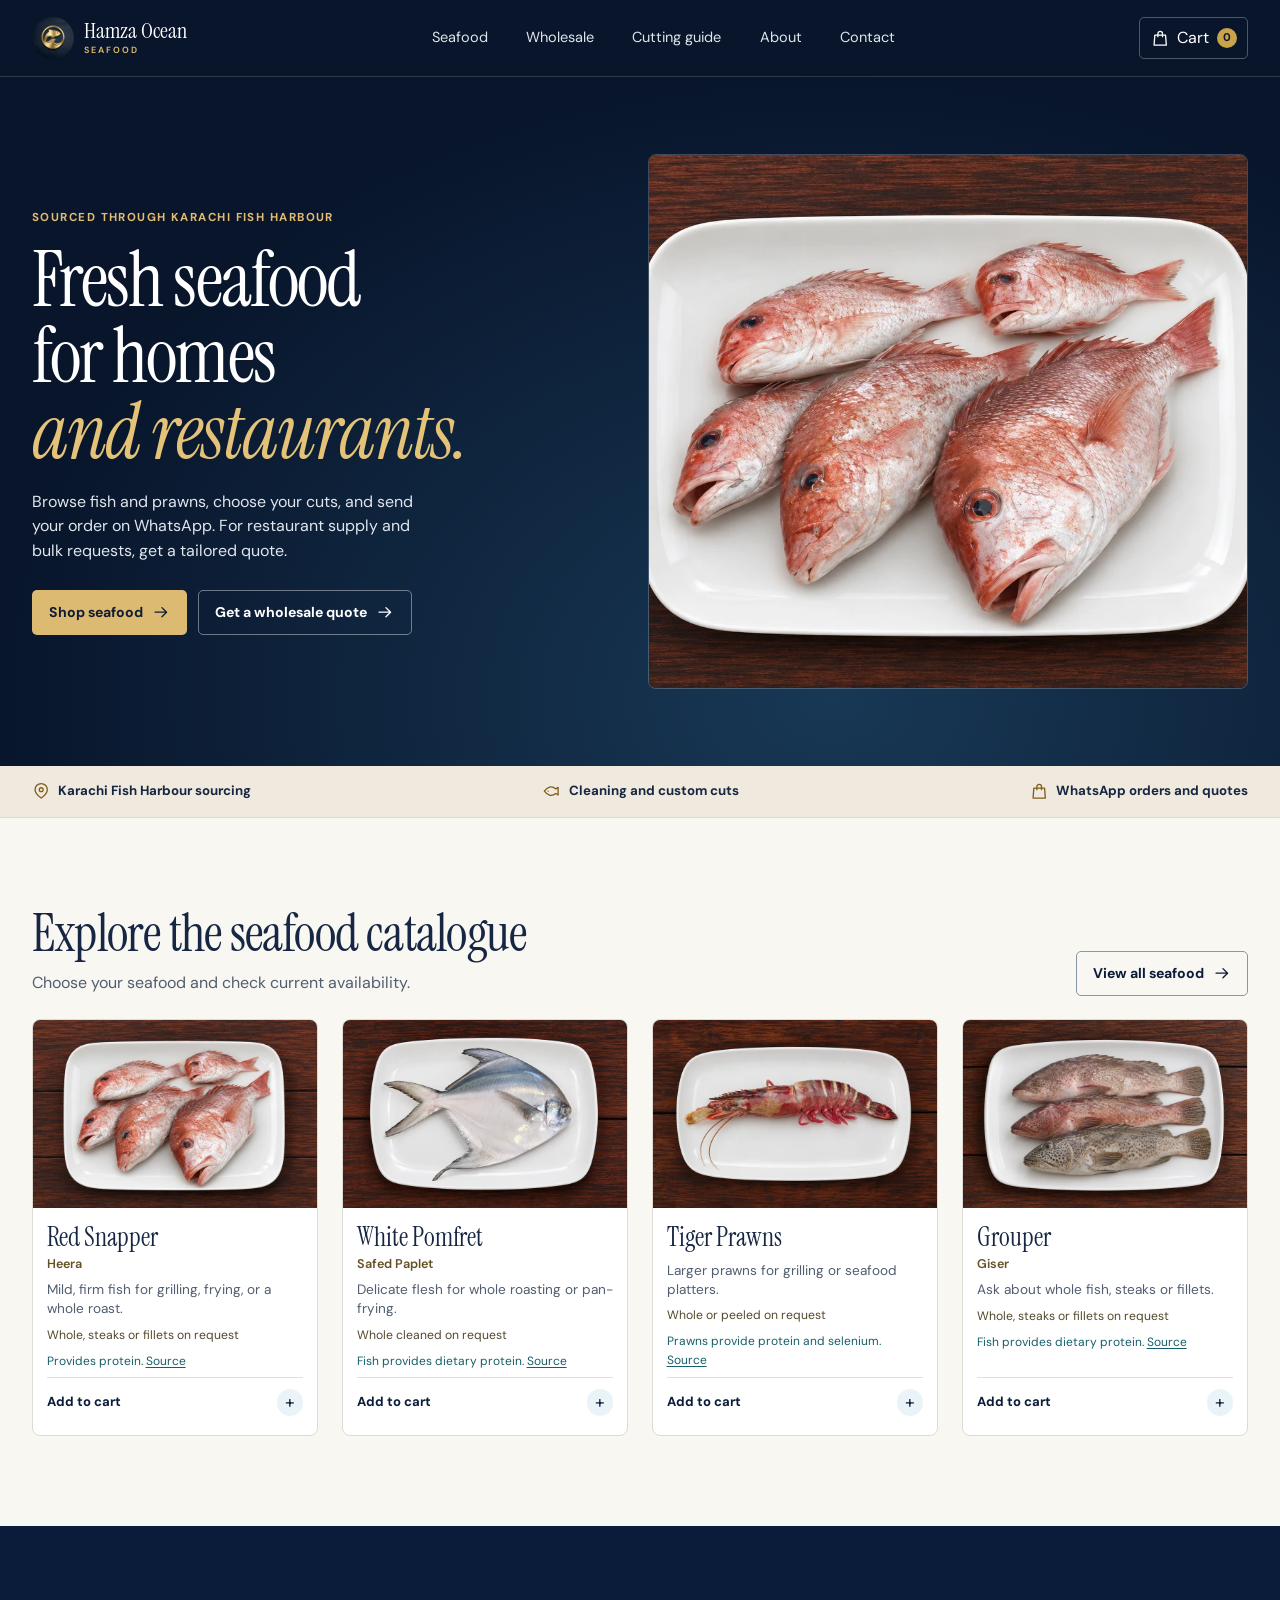
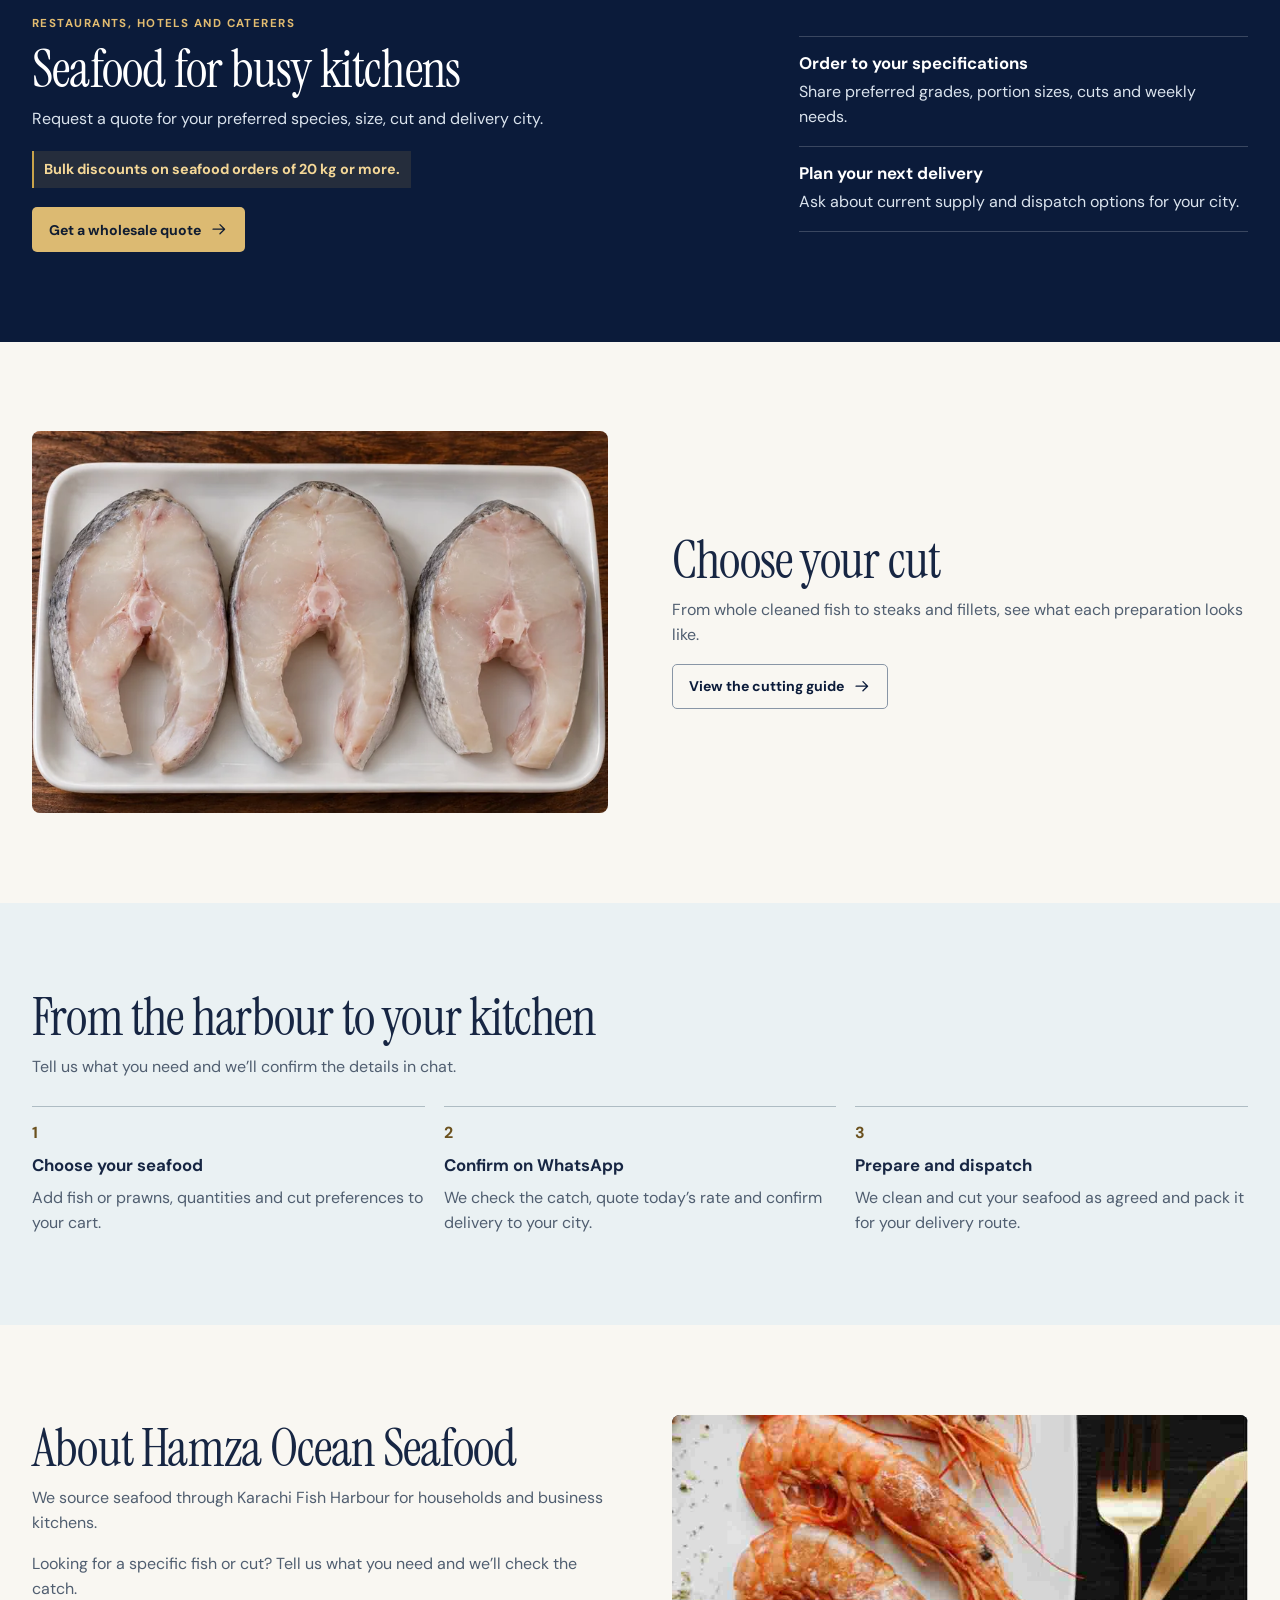
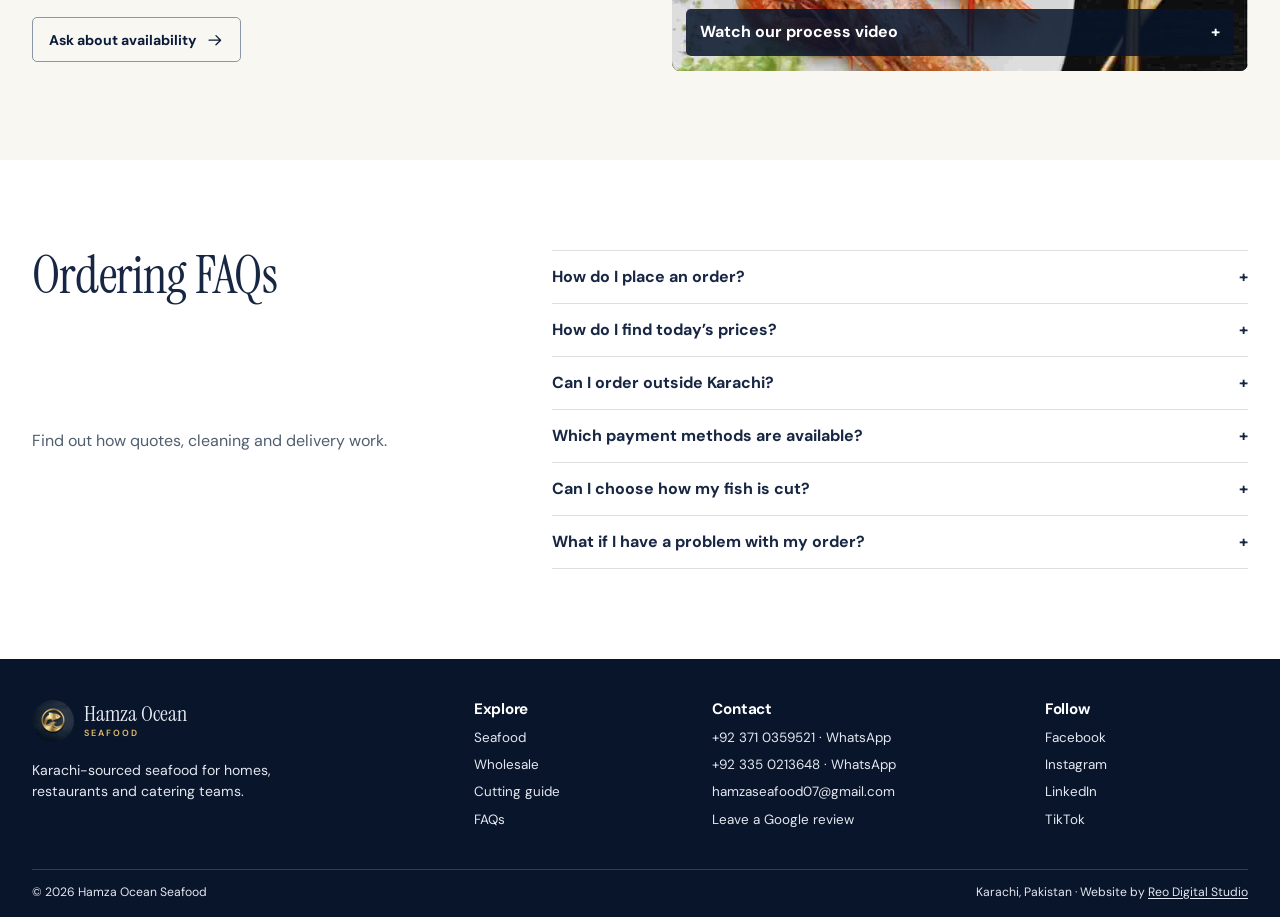
==== commit d8696013: "Add files via upload" ====
--- a/index.html
+++ b/index.html
@@ -1,1351 +1,181 @@
-<!DOCTYPE html>
-<!--
-  ============================================================================
-  HAMZA OCEAN SEAFOOD — Premium Online Seafood Store (Pakistan)
-  ============================================================================
-  BUILD STAGE 1 OF 3: HTML STRUCTURE ONLY.
-  style.css and script.js are referenced below but will be built in the
-  next two stages. This file is fully commented and organized by section
-  so it's easy to review before we move on.
+<!doctype html>
+<html lang="en-PK">
+<head>
+<meta charset="utf-8">
+<meta name="viewport" content="width=device-width, initial-scale=1">
+<meta name="theme-color" content="#0B1B3A">
+<title>Fresh Seafood for Homes &amp; Restaurants | Hamza Ocean Seafood</title>
+<meta name="description" content="Shop fresh fish and prawns sourced through Karachi Fish Harbour. Choose your cuts, order on WhatsApp or request a bulk quote for your restaurant.">
+<link rel="canonical" href="https://rehanreo.github.io/HamzaOceanSeafood/">
+<meta property="og:type" content="website">
+<meta property="og:title" content="Fresh Seafood for Homes &amp; Restaurants | Hamza Ocean Seafood">
+<meta property="og:description" content="Shop fresh fish and prawns sourced through Karachi Fish Harbour. Choose your cuts, order on WhatsApp or request a bulk quote for your restaurant.">
+<meta property="og:site_name" content="Hamza Ocean Seafood">
+<meta property="og:locale" content="en_PK">
+<meta property="og:url" content="https://rehanreo.github.io/HamzaOceanSeafood/">
+<meta property="og:image" content="https://rehanreo.github.io/HamzaOceanSeafood/assets/catalogue/social-preview.jpg">
+<meta property="og:image:width" content="1200">
+<meta property="og:image:height" content="630">
+<meta property="og:image:alt" content="Hamza Ocean Seafood catalogue preview">
+<meta name="twitter:card" content="summary_large_image">
+<link rel="icon" href="./assets/images/favicon.ico">
+<link rel="apple-touch-icon" href="./assets/images/apple-icon.png">
+<link rel="preconnect" href="https://fonts.googleapis.com">
+<link rel="preconnect" href="https://fonts.gstatic.com" crossorigin>
+<link rel="stylesheet" href="https://fonts.googleapis.com/css2?family=DM+Sans:wght@400;500;600;700&amp;family=Instrument+Serif:ital@0;1&amp;display=swap">
+<link rel="stylesheet" href="./style.css">
+<script type="application/ld+json">{"@context": "https://schema.org", "@type": "OnlineStore", "name": "Hamza Ocean Seafood", "url": "https://rehanreo.github.io/HamzaOceanSeafood/", "logo": "https://rehanreo.github.io/HamzaOceanSeafood/assets/images/Logo.png", "image": "https://rehanreo.github.io/HamzaOceanSeafood/assets/catalogue/social-preview.jpg", "email": "hamzaseafood07@gmail.com", "telephone": "+923710359521", "areaServed": {"@type": "Country", "name": "Pakistan"}, "sameAs": ["https://www.instagram.com/hamzaoceanseafood", "https://www.tiktok.com/@hamzaoceanseafood", "https://www.linkedin.com/company/hamza-ocean-seafood/"]}</script>
+<script>
+  if (location.origin === "https://rehanreo.github.io") {
+    window.dataLayer = window.dataLayer || [];
+    window.gtag = function () { window.dataLayer.push(arguments); };
+    window.gtag('js', new Date());
+    window.gtag('config', 'G-JGS17XB776');
+    const tag = document.createElement('script');
+    tag.src = 'https://www.googletagmanager.com/gtag/js?id=G-JGS17XB776';
+    tag.async = true;
+    document.head.append(tag);
+  }
+</script>
+<script id="site-data" type="application/json">{"whatsapp": "923710359521", "metaPixelId": "YOUR_META_PIXEL_ID", "bulkMinimumKg": 20, "liveOrigin": "https://rehanreo.github.io", "products": [{"id": "indian-mackerel", "label": "Indian Mackerel (Bangra)", "cuts": ["Whole cleaned", "Confirm with us"]}, {"id": "dothar", "label": "Dothar", "cuts": ["Whole cleaned", "Confirm with us"]}, {"id": "grouper", "label": "Grouper (Giser)", "cuts": ["Whole cleaned", "Bone-in steaks", "Boneless fillets", "Curry cut", "Confirm with us"]}, {"id": "dandia", "label": "Dandia", "cuts": ["Whole cleaned", "Confirm with us"]}, {"id": "saram", "label": "Saram", "cuts": ["Whole cleaned", "Confirm with us"]}, {"id": "white-barracuda", "label": "White Barracuda (Safed Kund)", "cuts": ["Whole cleaned", "Bone-in steaks", "Boneless fillets", "Curry cut", "Confirm with us"]}, {"id": "kanarcha", "label": "Red Snapper (Kanarcha)", "cuts": ["Whole cleaned", "Bone-in steaks", "Boneless fillets", "Curry cut", "Confirm with us"]}, {"id": "anchovies", "label": "Anchovies", "cuts": ["Whole cleaned", "Confirm with us"]}, {"id": "sardines", "label": "Sardines", "cuts": ["Whole cleaned", "Confirm with us"]}, {"id": "black-barracuda", "label": "Black Barracuda (Kala Kund)", "cuts": ["Whole cleaned", "Bone-in steaks", "Boneless fillets", "Curry cut", "Confirm with us"]}, {"id": "queenfish", "label": "Queenfish", "cuts": ["Whole cleaned", "Bone-in steaks", "Boneless fillets", "Curry cut", "Confirm with us"]}, {"id": "mushka", "label": "Croaker (Mushka)", "cuts": ["Whole cleaned", "Confirm with us"]}, {"id": "red-snapper", "label": "Red Snapper (Heera)", "cuts": ["Whole cleaned", "Bone-in steaks", "Boneless fillets", "Curry cut", "Confirm with us"]}, {"id": "king-fish", "label": "King Fish (Surmai)", "cuts": ["Whole cleaned", "Bone-in steaks", "Boneless fillets", "Curry cut", "Confirm with us"]}, {"id": "white-pomfret", "label": "White Pomfret (Safed Paplet)", "cuts": ["Whole cleaned", "Confirm with us"]}, {"id": "black-pomfret", "label": "Black Pomfret (Kala Paplet)", "cuts": ["Whole cleaned", "Confirm with us"]}, {"id": "tuna", "label": "Tuna (Dawan)", "cuts": ["Whole cleaned", "Bone-in steaks", "Boneless fillets", "Curry cut", "Confirm with us"]}, {"id": "indian-salmon", "label": "Indian Salmon (Rawas)", "cuts": ["Whole cleaned", "Bone-in steaks", "Boneless fillets", "Curry cut", "Confirm with us"]}, {"id": "tiger-prawns", "label": "Tiger Prawns", "cuts": ["Whole", "Peeled & deveined", "Confirm with us"]}, {"id": "medium-prawns", "label": "Medium Prawns (Jeera)", "cuts": ["Whole", "Peeled & deveined", "Confirm with us"]}, {"id": "small-prawns", "label": "Small Prawns", "cuts": ["Whole", "Peeled & deveined", "Confirm with us"]}]}</script>
+<script src="./script.js" defer></script>
+</head>
+<body>
+<a class="skip" href="#main-content">Skip to content</a>
+<header class="site-header">
+  <div class="shell header-inner">
+    <a class="brand" href="./" aria-label="Hamza Ocean Seafood home">
+      <img src="./assets/images/apple-icon.png" width="44" height="44" alt="">
+      <span>Hamza Ocean<small>SEAFOOD</small></span>
+    </a>
+    <nav class="main-nav" aria-label="Main navigation" id="main-nav"><a href="./products/">Seafood</a><a href="./wholesale/">Wholesale</a><a href="./cutting-guide/">Cutting guide</a><a href="./#about">About</a><a href="#contact">Contact</a></nav>
+    <div class="header-actions">
+      <button class="cart-button" type="button" data-show-cart><svg viewBox="0 0 24 24" fill="none" stroke="currentColor" stroke-width="1.7" stroke-linecap="round" stroke-linejoin="round" aria-hidden="true"><path d="M5 8h14l1 13H4L5 8Z"/><path d="M9 10V6a3 3 0 0 1 6 0v4"/></svg> <span>Cart</span> <span class="cart-count" data-cart-count>0</span></button>
+      <button class="menu-toggle" type="button" aria-label="Menu" aria-controls="main-nav" aria-expanded="false"><svg viewBox="0 0 24 24" fill="none" stroke="currentColor" stroke-width="1.7" stroke-linecap="round" stroke-linejoin="round" aria-hidden="true"><path d="M3 6h18M3 12h18M3 18h18"/></svg></button>
+    </div>
+  </div>
+</header>
+<main id="main-content">
 
-  ============================================================================
-  PLACEHOLDERS TO REPLACE BEFORE LAUNCH (search for these strings):
-  ============================================================================
-  • 92XXXXXXXXXX              → Real WhatsApp number (used in wa.me links)
-  • +92-XXX-XXXXXXX           → Real phone number (used in tel: links)
-  • info@hamzaoceanseafood.pk  → Real email address (placeholder domain)
-  • www.hamzaoceanseafood.pk   → Real domain (canonical, OG, Twitter, JSON-LD)
-  • GA_MEASUREMENT_ID         → Real Google Analytics 4 Measurement ID
-  • YOUR_WEB3FORMS_ACCESS_KEY → Real Web3Forms access key
-  • HERO_VIMEO_VIDEO_ID       → Real Vimeo video ID for the hero background (in script.js)
-  • PROCESS_VIMEO_VIDEO_ID    → Real Vimeo video ID for the process section (data-vimeo-id attr, index.html)
-  • linkedin.com/company/hamzaoceanseafood,
-    facebook.com/hamzaoceanseafood,
-    instagram.com/hamzaoceanseafood,
-    tiktok.com/@hamzaoceanseafood → Real social profile URLs
-  • YOUR_PORTFOLIO_URL        → Real portfolio link (footer credit)
-  • assets/images/...         → Real photography (logo, hero, product shots)
-  • Rs. [PRICE]                → Real per-kg prices for each product (currently "Contact for Price")
-  • assets/favicon.ico, assets/apple-touch-icon.png → Real favicon files
-  • Google Place ID           → Needed for the Google Reviews CTA section
-  No Google Map is included — this is a nationwide online-only business.
-  ============================================================================
--->
-<html lang="en">
-<head>
-  <!-- ============ CHARSET & VIEWPORT ============ -->
-  <meta charset="UTF-8">
-  <meta name="viewport" content="width=device-width, initial-scale=1.0">
-  <meta http-equiv="X-UA-Compatible" content="IE=edge">
-  <meta name="theme-color" content="#0B2942">
+<section class="hero" id="home">
+  <div class="shell hero-grid">
+    <div class="hero-copy">
+      <p class="eyebrow">Sourced through Karachi Fish Harbour</p>
+      <h1>Fresh seafood<br>for homes<br><em>and restaurants.</em></h1>
+      <p class="hero-intro">Browse fish and prawns, choose your cuts, and send your order on WhatsApp. For restaurant supply and bulk requests, get a tailored quote.</p>
+      <div class="actions"><a class="button button-gold" href="./products/">Shop seafood <svg viewBox="0 0 24 24" fill="none" stroke="currentColor" stroke-width="1.7" stroke-linecap="round" stroke-linejoin="round" aria-hidden="true"><path d="M4 12h15m-6-6 6 6-6 6"/></svg></a><a class="button button-outline" href="./wholesale/">Get a wholesale quote <svg viewBox="0 0 24 24" fill="none" stroke="currentColor" stroke-width="1.7" stroke-linecap="round" stroke-linejoin="round" aria-hidden="true"><path d="M4 12h15m-6-6 6 6-6 6"/></svg></a></div>
+    </div>
+    <div class="hero-photo"><img src="./assets/catalogue/hero.webp" alt="Fresh red snapper arranged on a white tray" width="1000" height="850" fetchpriority="high"></div>
+  </div>
+</section>
+<div class="benefit-bar"><div class="shell benefit-inner"><span><svg viewBox="0 0 24 24" fill="none" stroke="currentColor" stroke-width="1.7" stroke-linecap="round" stroke-linejoin="round" aria-hidden="true"><path d="M20 10c0 5-8 11-8 11S4 15 4 10a8 8 0 1 1 16 0Z"/><circle cx="12" cy="10" r="2.5"/></svg> Karachi Fish Harbour sourcing</span><span><svg viewBox="0 0 24 24" fill="none" stroke="currentColor" stroke-width="1.7" stroke-linecap="round" stroke-linejoin="round" aria-hidden="true"><path d="M3 12c4-5 9-8 15-3l3-2v10l-3-2C12 20 7 17 3 12Z"/><path d="M8 12h.01"/></svg> Cleaning and custom cuts</span><span><svg viewBox="0 0 24 24" fill="none" stroke="currentColor" stroke-width="1.7" stroke-linecap="round" stroke-linejoin="round" aria-hidden="true"><path d="M5 8h14l1 13H4L5 8Z"/><path d="M9 10V6a3 3 0 0 1 6 0v4"/></svg> WhatsApp orders and quotes</span></div></div>
+<section class="section shell" id="products">
+  <div class="section-split"><div class="section-head"><h2>Explore the seafood catalogue</h2><p>Choose your seafood and check current availability.</p></div> <a class="button button-secondary" href="./products/">View all seafood <svg viewBox="0 0 24 24" fill="none" stroke="currentColor" stroke-width="1.7" stroke-linecap="round" stroke-linejoin="round" aria-hidden="true"><path d="M4 12h15m-6-6 6 6-6 6"/></svg></a></div>
+  <div class="product-grid"><article class="product-card" data-category="Fish" data-search="red snapper heera fish">
+      <div class="product-photo"><img src="./assets/catalogue/red-snapper.webp" alt="Red Snapper" width="800" height="530" loading="lazy" decoding="async"></div>
+      <div class="product-body"><div><h3>Red Snapper</h3><p class="local-name">Heera</p></div>
+        <p class="product-description">Mild, firm fish for grilling, frying, or a whole roast.</p><p class="product-cut">Whole, steaks or fillets on request</p><p class="product-fact">Provides protein. <a href="https://www.fao.org/4/cc0461en/online/sofia/2022/consumption-of-aquatic-foods.html" aria-label="Nutrition source for Heera">Source</a></p>
+        <button class="add-button" type="button" data-add="red-snapper" aria-label="Add Red Snapper (Heera) to cart"><span>Add to cart</span><span aria-hidden="true">+</span></button>
+      </div>
+    </article>
+<article class="product-card" data-category="Fish" data-search="white pomfret safed paplet fish">
+      <div class="product-photo"><img src="./assets/catalogue/white-pomfret.webp" alt="White Pomfret" width="800" height="530" loading="lazy" decoding="async"></div>
+      <div class="product-body"><div><h3>White Pomfret</h3><p class="local-name">Safed Paplet</p></div>
+        <p class="product-description">Delicate flesh for whole roasting or pan-frying.</p><p class="product-cut">Whole cleaned on request</p><p class="product-fact">Fish provides dietary protein. <a href="https://www.fao.org/4/cc0461en/online/sofia/2022/consumption-of-aquatic-foods.html" aria-label="Nutrition source for Safed Paplet">Source</a></p>
+        <button class="add-button" type="button" data-add="white-pomfret" aria-label="Add White Pomfret (Safed Paplet) to cart"><span>Add to cart</span><span aria-hidden="true">+</span></button>
+      </div>
+    </article>
+<article class="product-card" data-category="Prawns" data-search="tiger prawns  prawns">
+      <div class="product-photo"><img src="./assets/catalogue/tiger-prawns.webp" alt="Tiger Prawns" width="800" height="530" loading="lazy" decoding="async"></div>
+      <div class="product-body"><div><h3>Tiger Prawns</h3></div>
+        <p class="product-description">Larger prawns for grilling or seafood platters.</p><p class="product-cut">Whole or peeled on request</p><p class="product-fact">Prawns provide protein and selenium. <a href="https://www.health.com/nutrition/calories-in-shrimp" aria-label="Nutrition source for Tiger Prawns">Source</a></p>
+        <button class="add-button" type="button" data-add="tiger-prawns" aria-label="Add Tiger Prawns to cart"><span>Add to cart</span><span aria-hidden="true">+</span></button>
+      </div>
+    </article>
+<article class="product-card" data-category="Fish" data-search="grouper giser fish">
+      <div class="product-photo"><img src="./assets/catalogue/grouper.webp" alt="Grouper" width="800" height="530" loading="lazy" decoding="async"></div>
+      <div class="product-body"><div><h3>Grouper</h3><p class="local-name">Giser</p></div>
+        <p class="product-description">Ask about whole fish, steaks or fillets.</p><p class="product-cut">Whole, steaks or fillets on request</p><p class="product-fact">Fish provides dietary protein. <a href="https://www.fao.org/4/cc0461en/online/sofia/2022/consumption-of-aquatic-foods.html" aria-label="Nutrition source for Giser">Source</a></p>
+        <button class="add-button" type="button" data-add="grouper" aria-label="Add Grouper (Giser) to cart"><span>Add to cart</span><span aria-hidden="true">+</span></button>
+      </div>
+    </article></div>
+</section>
+<section class="section wholesale-band" id="wholesale">
+  <div class="shell band-grid">
+    <div><div class="section-head"><p class="eyebrow">Restaurants, hotels and caterers</p><h2>Seafood for busy kitchens</h2><p>Request a quote for your preferred species, size, cut and delivery city.</p></div>
+    <p class="offer">Bulk discounts on seafood orders of 20 kg or more.</p>
+    <a class="button button-gold" href="./wholesale/">Get a wholesale quote <svg viewBox="0 0 24 24" fill="none" stroke="currentColor" stroke-width="1.7" stroke-linecap="round" stroke-linejoin="round" aria-hidden="true"><path d="M4 12h15m-6-6 6 6-6 6"/></svg></a></div>
+    <div class="trade-points"><div><h3>Order to your specifications</h3><p>Share preferred grades, portion sizes, cuts and weekly needs.</p></div>
+    <div><h3>Plan your next delivery</h3><p>Ask about current supply and dispatch options for your city.</p></div></div>
+  </div>
+</section>
+<section class="section shell guide-teaser" id="cutting-guide">
+  <img src="./assets/cuts/steaks.webp" alt="Fish steaks with the centre bone" width="800" height="530" loading="lazy">
+  <div><div class="section-head"><h2>Choose your cut</h2><p>From whole cleaned fish to steaks and fillets, see what each preparation looks like.</p></div>
+  <a class="button button-secondary" href="./cutting-guide/">View the cutting guide <svg viewBox="0 0 24 24" fill="none" stroke="currentColor" stroke-width="1.7" stroke-linecap="round" stroke-linejoin="round" aria-hidden="true"><path d="M4 12h15m-6-6 6 6-6 6"/></svg></a></div>
+</section>
+<section class="section process-section" id="process"><div class="shell">
+  <div class="section-head"><h2>From the harbour to your kitchen</h2><p>Tell us what you need and we’ll confirm the details in chat.</p></div>
+  <ol class="steps">
+    <li><h3>Choose your seafood</h3><p>Add fish or prawns, quantities and cut preferences to your cart.</p></li>
+    <li><h3>Confirm on WhatsApp</h3><p>We check the catch, quote today’s rate and confirm delivery to your city.</p></li>
+    <li><h3>Prepare and dispatch</h3><p>We clean and cut your seafood as agreed and pack it for your delivery route.</p></li>
+  </ol>
+</div></section>
+<section class="section shell about" id="about">
+  <div><div class="section-head"><h2>About Hamza Ocean Seafood</h2><p>We source seafood through Karachi Fish Harbour for households and business kitchens.</p></div>
+  <p>Looking for a specific fish or cut? Tell us what you need and we’ll check the catch.</p>
+  <a class="button button-secondary" href="https://wa.me/923710359521?text=Hi%20Hamza%20Ocean%20Seafood%21%20I%E2%80%99m%20looking%20for%20a%20specific%20seafood%20item.">Ask about availability <svg viewBox="0 0 24 24" fill="none" stroke="currentColor" stroke-width="1.7" stroke-linecap="round" stroke-linejoin="round" aria-hidden="true"><path d="M4 12h15m-6-6 6 6-6 6"/></svg></a></div>
+  <div class="about-media"><img src="./assets/images/About-2.jpg" alt="Fresh seafood sourcing" width="1000" height="1500" loading="lazy"><details><summary>Watch our process video <span aria-hidden="true">+</span></summary><a href="https://vimeo.com/1223723417">Open the sourcing and preparation video on Vimeo</a></details></div>
+</section>
+<section class="section faq-section" id="faq"><div class="shell faq-layout">
+  <div class="section-head"><h2>Ordering FAQs</h2><p>Find out how quotes, cleaning and delivery work.</p></div>
+  <div class="faq-list">
+    <details><summary>How do I place an order? <span aria-hidden="true">+</span></summary><p>Add your seafood to the cart, enter your city and continue to WhatsApp. Send the prepared message and we will confirm your order details.</p></details>
+    <details><summary>How do I find today’s prices? <span aria-hidden="true">+</span></summary><p>Rates depend on the catch, grade, preparation and delivery. Send your selection on WhatsApp for a current quote.</p></details>
+    <details><summary>Can I order outside Karachi? <span aria-hidden="true">+</span></summary><p>Send your city and required date so we can confirm available routes, packing, timing and charges.</p></details>
+    <details><summary>Which payment methods are available? <span aria-hidden="true">+</span></summary><p>Ask about advance payment and cash on delivery. COD availability depends on your city and order.</p></details>
+    <details><summary>Can I choose how my fish is cut? <span aria-hidden="true">+</span></summary><p>Yes. Request a cut from the catalogue and we’ll confirm what is available for the fish and size you select. Ask how the quote is calculated before confirming.</p></details>
+    <details><summary>What if I have a problem with my order? <span aria-hidden="true">+</span></summary><p>Message us on WhatsApp within 24 hours of delivery with your order details so we can help.</p></details>
+  </div>
+</div></section>
 
- <!-- ============ PRIMARY SEO META ============ -->
-<title>Hamza Ocean Seafood | Premium Fresh Seafood Delivered Across Pakistan</title>
-<meta name="description" content="Premium seafood delivered fresh across Pakistan. Shop hand-selected prawns, crab, fish & lobster — hygienically packed and ordered instantly via WhatsApp.">
-<meta name="keywords" content="online seafood Pakistan, buy seafood online Pakistan, fresh fish delivery, premium prawns Pakistan, seafood home delivery, WhatsApp seafood order, Hamza Ocean Seafood, mud crab Pakistan, lobster online Pakistan">
-<meta name="author" content="Hamza Ocean Seafood">
-<meta name="robots" content="index, follow">
-<link rel="canonical" href="https://rehanreo.github.io/HamzaOceanSeafood/">
-
-<!-- ============ OPEN GRAPH (Facebook / WhatsApp link previews) ============ -->
-<meta property="og:type" content="website">
-<meta property="og:site_name" content="Hamza Ocean Seafood">
-<meta property="og:title" content="Hamza Ocean Seafood | Premium Fresh Seafood Delivered Across Pakistan">
-<meta property="og:description" content="Hand-selected, sustainably sourced seafood — cleaned, packed, and delivered fresh to your door anywhere in Pakistan. Order in seconds on WhatsApp.">
-<meta property="og:image" content="https://rehanreo.github.io/HamzaOceanSeafood/assets/images/og-image.jpg">
-<meta property="og:url" content="https://rehanreo.github.io/HamzaOceanSeafood/">
-<meta property="og:locale" content="en_PK">
-
-  <!-- ============ FAVICONS (placeholders — replace files in /assets) ============ -->
-  <link rel="icon" href="assets/favicon.ico" type="image/x-icon">
-  <link rel="apple-touch-icon" href="assets/apple-icon.png">
-
-  <!-- ============ GOOGLE FONTS ============ -->
-  <!-- Display: Fraunces (editorial luxury serif) · Body: Manrope (clean geometric sans) -->
-  <link rel="preconnect" href="https://fonts.googleapis.com">
-  <link rel="preconnect" href="https://fonts.gstatic.com" crossorigin>
-  <link href="https://fonts.googleapis.com/css2?family=Fraunces:ital,opsz,wght@0,9..144,300;0,9..144,400;0,9..144,500;0,9..144,600;0,9..144,700;1,9..144,400;1,9..144,500&amp;family=Manrope:wght@300;400;500;600;700;800&amp;display=swap" rel="stylesheet">
-
-  <!-- ============ PERFORMANCE: preload hero image (LCP) ============ -->
-  <link rel="preload" as="image" href="assets/images/hero-bg.jpg">
-
-  <!-- ============ STYLESHEET (built in Stage 2) ============ -->
-  <link rel="stylesheet" href="style.css">
-
-  <!-- ============ SCHEMA.ORG JSON-LD (Online Store) ============ -->
-<script type="application/ld+json">
-{
-  "@context": "https://schema.org",
-  "@type": "OnlineStore",
-  "name": "Hamza Ocean Seafood",
-  "description": "Premium, sustainably sourced seafood delivered fresh across Pakistan.",
-  "url": "https://rehanreo.github.io/HamzaOceanSeafood/",
-  "logo": "https://rehanreo.github.io/HamzaOceanSeafood/assets/images/logo.png",
-  "image": "https://rehanreo.github.io/HamzaOceanSeafood/assets/images/og-image.jpg",
-  "telephone": "+92-371-0359521",
-  "email": "hamzaseafood@gmail.com",
-  "priceRange": "$$",
-  "areaServed": {
-    "@type": "Country",
-    "name": "Pakistan"
-  },
-  "sameAs": [
-    "https://www.facebook.com/hamzaoceanseafood",
-    "https://www.instagram.com/hamzaoceanseafood",
-    "https://www.tiktok.com/@hamzaoceanseafood"
-  ]
-}
-</script>
-
-<!-- ============ SCHEMA.ORG JSON-LD (FAQ Page) ============ -->
-<!-- This block makes your FAQ section eligible for expandable rich results
-     directly in Google search — free extra visual real estate in search.
-     IMPORTANT: the "text" for each answer below must stay in sync with the
-     visible FAQ answers in the HTML body. If you edit an FAQ answer in the
-     body, update it here too. -->
-<script type="application/ld+json">
-{
-  "@context": "https://schema.org",
-  "@type": "FAQPage",
-  "mainEntity": [
-    {
-      "@type": "Question",
-      "name": "Do you deliver across all of Pakistan?",
-      "acceptedAnswer": {
-        "@type": "Answer",
-        "text": "Yes — Hamza Ocean Seafood delivers nationwide. Delivery timelines vary slightly by city, and we confirm an estimated delivery window when you place your order."
-      }
-    },
-    {
-      "@type": "Question",
-      "name": "Why don't you list prices for your products?",
-      "acceptedAnswer": {
-        "@type": "Answer",
-        "text": "Fish market prices change daily depending on catch, season, and supply, so a fixed price today could be inaccurate tomorrow. To make sure you always get an honest, up-to-date rate, message us on WhatsApp for the latest prices before you order."
-      }
-    },
-    {
-      "@type": "Question",
-      "name": "How do you keep the seafood fresh during delivery?",
-      "acceptedAnswer": {
-        "@type": "Answer",
-        "text": "Every order is hand-selected, cleaned, and vacuum-sealed in leak-proof packaging inside insulated cold-chain boxes, preserving freshness from our facility to your doorstep."
-      }
-    },
-    {
-      "@type": "Question",
-      "name": "How do I place an order?",
-      "acceptedAnswer": {
-        "@type": "Answer",
-        "text": "Pick your quantity and any special instructions on a product card, then tap 'Order on WhatsApp' — we'll confirm availability and price right there in the chat."
-      }
-    },
-    {
-      "@type": "Question",
-      "name": "What payment methods do you accept?",
-      "acceptedAnswer": {
-        "@type": "Answer",
-        "text": "We accept advance payment via EasyPaisa and JazzCash, plus Cash on Delivery in select cities."
-      }
-    },
-    {
-      "@type": "Question",
-      "name": "Can I request custom cutting or cleaning?",
-      "acceptedAnswer": {
-        "@type": "Answer",
-        "text": "Yes — every product has a special instructions field, so you can request fillets, steaks, deveining, skin removal, and more."
-      }
-    },
-    {
-      "@type": "Question",
-      "name": "What if I'm not happy with my order?",
-      "acceptedAnswer": {
-        "@type": "Answer",
-        "text": "Message us on WhatsApp within 24 hours of delivery and we'll make it right — your satisfaction is our standard."
-      }
-    }
-  ]
-}
-</script>
-
-  <!-- Google tag (gtag.js) -->
-<script async src="https://www.googletagmanager.com/gtag/js?id=G-JGS17XB776"></script>
-<script>
-  window.dataLayer = window.dataLayer || [];
-  function gtag(){dataLayer.push(arguments);}
-  gtag('js', new Date());
-
-  gtag('config', 'G-JGS17XB776');
-</script>
-</head>
-
-<body>
-
-  <!-- ============ SKIP LINK (ACCESSIBILITY) ============ -->
-  <a class="skip-link" href="#main-content">Skip to main content</a>
-
-  <!-- ========================================================================
-       HEADER / STICKY NAVBAR
-  ======================================================================== -->
-  <header class="site-header" id="siteHeader">
-    <div class="container header-inner">
-
-      <a href="#home" class="brand" aria-label="Hamza Ocean Seafood — home">
-        <img class="brand-logo" src="assets/images/Logo icon.jpeg" alt="Hamza Ocean Seafood logo" width="48" height="48">
-        <span class="brand-name">Hamza Ocean<span class="brand-name-accent">Seafood</span></span>
-      </a>
-
-      <!-- Desktop Navigation -->
-      <nav class="primary-nav" aria-label="Primary navigation">
-        <ul>
-          <li><a href="#home" class="nav-link" data-nav-link>Home</a></li>
-          <li><a href="#products" class="nav-link" data-nav-link>Products</a></li>
-          <li><a href="#values" class="nav-link" data-nav-link>Values</a></li>
-          <li><a href="#process" class="nav-link" data-nav-link>Process</a></li>
-         <li><a href="#faq" class="nav-link" data-nav-link>FAQ's</a></li>
-          <li><a href="#about" class="nav-link" data-nav-link>About</a></li>
-          <li><a href="#contact" class="nav-link" data-nav-link>Contact</a></li>
-          <li><a href="#newsletter" class="nav-link" data-nav-link>Newsletter</a></li>
-        </ul>
-      </nav>
-
-      <div class="header-actions">
-        <a href="https://wa.me/923710359521?text=Hi%20Hamza%20Ocean%20Seafood%2C%20I%27d%20like%20to%20place%20an%20order."
-           class="btn btn-small btn-whatsapp header-whatsapp-btn"
-           target="_blank" rel="noopener noreferrer">
-          <svg class="icon" viewBox="0 0 24 24" fill="none" stroke="currentColor" stroke-width="1.6" stroke-linecap="round" stroke-linejoin="round" aria-hidden="true" focusable="false">
-            <path d="M12 3a9 9 0 0 0-7.8 13.5L3 21l4.7-1.2A9 9 0 1 0 12 3Z"/>
-            <path d="M8.5 9c0 4 2.5 6.5 6.5 6.5.6 0 1-.5.9-1l-1.6-1.6c-.3-.3-.7-.3-1 0l-.5.5c-1-.5-1.9-1.4-2.4-2.4l.5-.5c.3-.3.3-.7 0-1L9.4 8.1c-.5-.1-1 .3-1 .9Z" fill="currentColor" stroke="none"/>
-          </svg>
-          <span>Order Now</span>
-        </a>
-
-        <!-- Hamburger (mobile only) -->
-        <button type="button" class="hamburger-btn" id="hamburgerBtn" aria-label="Open menu" aria-expanded="false" aria-controls="mobileDrawer">
-          <span class="hamburger-line"></span>
-          <span class="hamburger-line"></span>
-          <span class="hamburger-line"></span>
-        </button>
-      </div>
-
-    </div>
-  </header>
-
-  <!-- Mobile Side Drawer Navigation -->
-  <div class="drawer-overlay" id="drawerOverlay" hidden></div>
-  <nav class="mobile-drawer" id="mobileDrawer" aria-label="Mobile navigation" aria-hidden="true">
-    <div class="mobile-drawer-header">
-      <span class="brand-name">Hamza Ocean<span class="brand-name-accent">Seafood</span></span>
-      <button type="button" class="drawer-close-btn" id="drawerCloseBtn" aria-label="Close menu">
-        <svg class="icon" viewBox="0 0 24 24" fill="none" stroke="currentColor" stroke-width="2" stroke-linecap="round" aria-hidden="true" focusable="false">
-          <path d="M18 6 6 18M6 6l12 12"/>
-        </svg>
-      </button>
-    </div>
-    <ul class="mobile-drawer-links">
-      <li><a href="#home" class="nav-link" data-nav-link>Home</a></li>
-      <li><a href="#products" class="nav-link" data-nav-link>Products</a></li>
-      <li><a href="#values" class="nav-link" data-nav-link>Values</a></li>
-      <li><a href="#process" class="nav-link" data-nav-link>Process</a></li>
-      <li><a href="#about" class="nav-link" data-nav-link>About</a></li>
-      <li><a href="#contact" class="nav-link" data-nav-link>Contact</a></li>
-      <li><a href="#newsletter" class="nav-link" data-nav-link>Newsletter</a></li>
-    </ul>
-    <a href="https://wa.me/923710359521" class="btn btn-whatsapp mobile-drawer-cta" target="_blank" rel="noopener noreferrer">
-      Order on WhatsApp
-    </a>
-  </nav>
-
-  <!-- ========================================================================
-       MAIN CONTENT
-  ======================================================================== -->
-  <main id="main-content">
-
-    <!-- ====================================================================
-         HERO SECTION
-    ==================================================================== -->
-    <section class="hero" id="home">
-      <div class="hero-media" aria-hidden="true">
-        <img class="hero-bg-image" id="heroFallbackImage" src="assets/images/Hero-bg-1.jpg" alt="" width="1920" height="1080" fetchpriority="high">
-        <!-- Vimeo background video player is injected here by script.js (loadVimeoSDK / initHeroVideo).
-             Replace HERO_VIMEO_VIDEO_ID in script.js with the real Vimeo video ID.
-             The fallback image above stays in the DOM and is hidden once the video is ready,
-             so slow connections / autoplay-blocked browsers still get a hero image. -->
-        <div class="hero-video-wrap" id="heroVideoWrap"></div>
-        <div class="hero-overlay"></div>
-      </div>
-
-  
-      <div class="hero-content container">
-        <img class="hero-logo" src="assets/images/Logo.png" alt="Hamza Ocean Seafood logo" width="96" height="96">
-        <p class="hero-eyebrow">Premium Seafood &middot; Delivered Nationwide</p>
-        <h1 class="hero-title">Hamza Ocean Seafood</h1>
-        <p class="hero-slogan">The Finest Catch, Delivered With Distinction</p>
-      
-        <div class="hero-actions">
-          <a href="#products" class="btn btn-primary">Explore Products</a>
-          <a href="https://wa.me/923710359521?text=Hi%20Hamza%20Ocean%20Seafood%2C%20I%27d%20like%20to%20place%20an%20order."
-             class="btn btn-secondary btn-whatsapp" target="_blank" rel="noopener noreferrer">
-            <svg class="icon" viewBox="0 0 24 24" fill="none" stroke="currentColor" stroke-width="1.6" stroke-linecap="round" stroke-linejoin="round" aria-hidden="true" focusable="false">
-              <path d="M12 3a9 9 0 0 0-7.8 13.5L3 21l4.7-1.2A9 9 0 1 0 12 3Z"/>
-              <path d="M8.5 9c0 4 2.5 6.5 6.5 6.5.6 0 1-.5.9-1l-1.6-1.6c-.3-.3-.7-.3-1 0l-.5.5c-1-.5-1.9-1.4-2.4-2.4l.5-.5c.3-.3.3-.7 0-1L9.4 8.1c-.5-.1-1 .3-1 .9Z" fill="currentColor" stroke="none"/>
-            </svg>
-            <span>Order on WhatsApp</span>
-          </a>
-        </div>
-      </div>
-
-      <a href="#products" class="scroll-indicator" aria-label="Scroll to Products section">
-        <svg class="icon" viewBox="0 0 24 24" fill="none" stroke="currentColor" stroke-width="1.6" stroke-linecap="round" stroke-linejoin="round" aria-hidden="true" focusable="false">
-          <path d="m6 9 6 6 6-6"/>
-        </svg>
-      </a>
-    </section>
-
-    <!-- Signature ocean wave divider -->
-    <div class="section-divider wave-divider" aria-hidden="true">
-      <svg viewBox="0 0 1440 100" preserveAspectRatio="none" xmlns="http://www.w3.org/2000/svg">
-        <path d="M0,40 C240,90 480,0 720,40 C960,80 1200,10 1440,50 L1440,100 L0,100 Z"></path>
-      </svg>
-    </div>
-
-    <!-- ====================================================================
-         PRODUCTS SECTION
-    ==================================================================== -->
-    <section class="products" id="products">
-      <div class="container">
-        <div class="section-header">
-          <p class="section-eyebrow">Our Selection</p>
-          <h2 class="section-title">Premium Seafood, Handpicked for You</h2>
-          <p class="section-subtitle">Every product is sourced, cleaned, and packed to the highest standard — choose your quantity and order directly on WhatsApp.</p>
-        </div>
-
-        <div class="products-grid">
-
-          <!-- ============ PRODUCT 1: Red Snapper (Heera) ============ -->
-          <article class="product-card" data-product-id="red-snapper">
-            <div class="product-image-wrap">
-              <img src="assets/images/Red-snapper.jpg" alt="Red Snapper (Heera) from Hamza Ocean Seafood" width="600" height="600" loading="lazy">
-            </div>
-            <div class="product-body">
-              <h3 class="product-name">Red Snapper (Heera)</h3>
-              <p class="product-desc">Firm, mild, and prized by chefs — known locally as Heera, this versatile catch is a favourite whole or filleted.</p>
-              <ul class="product-highlights">
-                <li><svg class="icon icon-check" viewBox="0 0 24 24" fill="none" stroke="currentColor" stroke-width="2" stroke-linecap="round" stroke-linejoin="round" aria-hidden="true" focusable="false"><path d="M20 6 9 17l-5-5"/></svg>Chef's Favourite</li>
-                <li><svg class="icon icon-check" viewBox="0 0 24 24" fill="none" stroke="currentColor" stroke-width="2" stroke-linecap="round" stroke-linejoin="round" aria-hidden="true" focusable="false"><path d="M20 6 9 17l-5-5"/></svg>Whole or Filleted</li>
-                <li><svg class="icon icon-check" viewBox="0 0 24 24" fill="none" stroke="currentColor" stroke-width="2" stroke-linecap="round" stroke-linejoin="round" aria-hidden="true" focusable="false"><path d="M20 6 9 17l-5-5"/></svg>Ice-Packed Freshness</li>
-                <li><svg class="icon icon-check" viewBox="0 0 24 24" fill="none" stroke="currentColor" stroke-width="2" stroke-linecap="round" stroke-linejoin="round" aria-hidden="true" focusable="false"><path d="M20 6 9 17l-5-5"/></svg>Premium Quality</li>
-              </ul>
-              <p class="product-price"><span class="price-value">Contact for Price</span></p>
-
-              <div class="product-order-options">
-                <p class="order-options-heading">Confirm Order</p>
-                <div class="form-field">
-                  <label for="qty-red-snapper">Quantity</label>
-                  <select id="qty-red-snapper" class="qty-select" data-product-qty>
-                    
-                    <option value="2">2 kg</option>
-                    <option value="3">3 kg</option>
-                    <option value="5">5 kg</option>
-                    <option value="10">10 kg</option>
-                    <option value="custom">Custom Quantity</option>
-                  </select>
-                </div>
-                <div class="form-field custom-qty-field" hidden>
-                  <label for="custom-qty-red-snapper">Custom Quantity (kg)</label>
-                  <input type="number" id="custom-qty-red-snapper" min="0.5" step="0.5" placeholder="e.g. 7" data-product-custom-qty>
-                </div>
-                <div class="form-field">
-                  <label for="notes-red-snapper">Special Instructions (optional)</label>
-                  <textarea id="notes-red-snapper" rows="2" placeholder="e.g. Whole, cleaned, no scales" data-product-notes></textarea>
-                </div>
-              </div>
-
-              <button type="button" class="btn btn-order-whatsapp" data-product-name="Red Snapper (Heera)" aria-label="Order Red Snapper (Heera) on WhatsApp">
-                <svg class="icon" viewBox="0 0 24 24" fill="none" stroke="currentColor" stroke-width="1.6" stroke-linecap="round" stroke-linejoin="round" aria-hidden="true" focusable="false">
-                  <path d="M12 3a9 9 0 0 0-7.8 13.5L3 21l4.7-1.2A9 9 0 1 0 12 3Z"/>
-                  <path d="M8.5 9c0 4 2.5 6.5 6.5 6.5.6 0 1-.5.9-1l-1.6-1.6c-.3-.3-.7-.3-1 0l-.5.5c-1-.5-1.9-1.4-2.4-2.4l.5-.5c.3-.3.3-.7 0-1L9.4 8.1c-.5-.1-1 .3-1 .9Z" fill="currentColor" stroke="none"/>
-                </svg>
-                <span>Order on WhatsApp</span>
-              </button>
-            </div>
-          </article>
-
-          <!-- ============ PRODUCT 2: King Fish (Surmai) ============ -->
-          <article class="product-card" data-product-id="king-fish">
-            <div class="product-image-wrap">
-              <img src="assets/images/King-fish.jpeg" alt="King Fish (Surmai) from Hamza Ocean Seafood" width="600" height="600" loading="lazy">
-            </div>
-            <div class="product-body">
-              <h3 class="product-name">King Fish (Surmai)</h3>
-              <p class="product-desc">Pakistan's most-loved fish — thick, meaty steaks known locally as Surmai, perfect for frying or a rich curry.</p>
-              <ul class="product-highlights">
-                <li><svg class="icon icon-check" viewBox="0 0 24 24" fill="none" stroke="currentColor" stroke-width="2" stroke-linecap="round" stroke-linejoin="round" aria-hidden="true" focusable="false"><path d="M20 6 9 17l-5-5"/></svg>Thick-Cut Steaks</li>
-                <li><svg class="icon icon-check" viewBox="0 0 24 24" fill="none" stroke="currentColor" stroke-width="2" stroke-linecap="round" stroke-linejoin="round" aria-hidden="true" focusable="false"><path d="M20 6 9 17l-5-5"/></svg>Rich in Flavour</li>
-                <li><svg class="icon icon-check" viewBox="0 0 24 24" fill="none" stroke="currentColor" stroke-width="2" stroke-linecap="round" stroke-linejoin="round" aria-hidden="true" focusable="false"><path d="M20 6 9 17l-5-5"/></svg>Bone-In or Boneless</li>
-                <li><svg class="icon icon-check" viewBox="0 0 24 24" fill="none" stroke="currentColor" stroke-width="2" stroke-linecap="round" stroke-linejoin="round" aria-hidden="true" focusable="false"><path d="M20 6 9 17l-5-5"/></svg>Ice-Packed Freshness</li>
-              </ul>
-              <p class="product-price"><span class="price-value">Contact for Price</span></p>
-
-              <div class="product-order-options">
-                <p class="order-options-heading">Confirm Order</p>
-                <div class="form-field">
-                  <label for="qty-king-fish">Quantity</label>
-                  <select id="qty-king-fish" class="qty-select" data-product-qty>
-                  
-                    <option value="2">2 kg</option>
-                    <option value="3">3 kg</option>
-                    <option value="5">5 kg</option>
-                    <option value="10">10 kg</option>
-                    <option value="custom">Custom Quantity</option>
-                  </select>
-                </div>
-                <div class="form-field custom-qty-field" hidden>
-                  <label for="custom-qty-king-fish">Custom Quantity (kg)</label>
-                  <input type="number" id="custom-qty-king-fish" min="0.5" step="0.5" placeholder="e.g. 7" data-product-custom-qty>
-                </div>
-                <div class="form-field">
-                  <label for="notes-king-fish">Special Instructions (optional)</label>
-                  <textarea id="notes-king-fish" rows="2" placeholder="e.g. Cut into steaks" data-product-notes></textarea>
-                </div>
-              </div>
-
-              <button type="button" class="btn btn-order-whatsapp" data-product-name="King Fish (Surmai)" aria-label="Order King Fish (Surmai) on WhatsApp">
-                <svg class="icon" viewBox="0 0 24 24" fill="none" stroke="currentColor" stroke-width="1.6" stroke-linecap="round" stroke-linejoin="round" aria-hidden="true" focusable="false">
-                  <path d="M12 3a9 9 0 0 0-7.8 13.5L3 21l4.7-1.2A9 9 0 1 0 12 3Z"/>
-                  <path d="M8.5 9c0 4 2.5 6.5 6.5 6.5.6 0 1-.5.9-1l-1.6-1.6c-.3-.3-.7-.3-1 0l-.5.5c-1-.5-1.9-1.4-2.4-2.4l.5-.5c.3-.3.3-.7 0-1L9.4 8.1c-.5-.1-1 .3-1 .9Z" fill="currentColor" stroke="none"/>
-                </svg>
-                <span>Order on WhatsApp</span>
-              </button>
-            </div>
-          </article>
-
-          <!-- ============ PRODUCT 3: White Pomfret (Safed Paplet) ============ -->
-          <article class="product-card" data-product-id="white-pomfret">
-            <div class="product-image-wrap">
-              <img src="assets/images/white-pomfret2.jpg" alt="White Pomfret (Safed Paplet) from Hamza Ocean Seafood" width="600" height="600" loading="lazy">
-            </div>
-            <div class="product-body">
-              <h3 class="product-name">White Pomfret (Safed Paplet)</h3>
-              <p class="product-desc">Delicate and sweet-fleshed — known locally as Safed Paplet, a classic favourite that's pan-ready for a traditional dinner.</p>
-              <ul class="product-highlights">
-                <li><svg class="icon icon-check" viewBox="0 0 24 24" fill="none" stroke="currentColor" stroke-width="2" stroke-linecap="round" stroke-linejoin="round" aria-hidden="true" focusable="false"><path d="M20 6 9 17l-5-5"/></svg>Whole & Fresh</li>
-                <li><svg class="icon icon-check" viewBox="0 0 24 24" fill="none" stroke="currentColor" stroke-width="2" stroke-linecap="round" stroke-linejoin="round" aria-hidden="true" focusable="false"><path d="M20 6 9 17l-5-5"/></svg>Cleaned on Request</li>
-                <li><svg class="icon icon-check" viewBox="0 0 24 24" fill="none" stroke="currentColor" stroke-width="2" stroke-linecap="round" stroke-linejoin="round" aria-hidden="true" focusable="false"><path d="M20 6 9 17l-5-5"/></svg>Premium Grading</li>
-                <li><svg class="icon icon-check" viewBox="0 0 24 24" fill="none" stroke="currentColor" stroke-width="2" stroke-linecap="round" stroke-linejoin="round" aria-hidden="true" focusable="false"><path d="M20 6 9 17l-5-5"/></svg>Sustainably Sourced</li>
-              </ul>
-              <p class="product-price"><span class="price-value">Contact for Price</span></p>
-
-              <div class="product-order-options">
-                <p class="order-options-heading">Confirm Order</p>
-                <div class="form-field">
-                  <label for="qty-white-pomfret">Quantity</label>
-                  <select id="qty-white-pomfret" class="qty-select" data-product-qty>
-                  
-                    <option value="2">2 kg</option>
-                    <option value="3">3 kg</option>
-                    <option value="5">5 kg</option>
-                    <option value="10">10 kg</option>
-                    <option value="custom">Custom Quantity</option>
-                  </select>
-                </div>
-                <div class="form-field custom-qty-field" hidden>
-                  <label for="custom-qty-white-pomfret">Custom Quantity (kg)</label>
-                  <input type="number" id="custom-qty-white-pomfret" min="0.5" step="0.5" placeholder="e.g. 7" data-product-custom-qty>
-                </div>
-                <div class="form-field">
-                  <label for="notes-white-pomfret">Special Instructions (optional)</label>
-                  <textarea id="notes-white-pomfret" rows="2" placeholder="e.g. Whole, cleaned" data-product-notes></textarea>
-                </div>
-              </div>
-
-              <button type="button" class="btn btn-order-whatsapp" data-product-name="White Pomfret (Safed Paplet)" aria-label="Order White Pomfret (Safed Paplet) on WhatsApp">
-                <svg class="icon" viewBox="0 0 24 24" fill="none" stroke="currentColor" stroke-width="1.6" stroke-linecap="round" stroke-linejoin="round" aria-hidden="true" focusable="false">
-                  <path d="M12 3a9 9 0 0 0-7.8 13.5L3 21l4.7-1.2A9 9 0 1 0 12 3Z"/>
-                  <path d="M8.5 9c0 4 2.5 6.5 6.5 6.5.6 0 1-.5.9-1l-1.6-1.6c-.3-.3-.7-.3-1 0l-.5.5c-1-.5-1.9-1.4-2.4-2.4l.5-.5c.3-.3.3-.7 0-1L9.4 8.1c-.5-.1-1 .3-1 .9Z" fill="currentColor" stroke="none"/>
-                </svg>
-                <span>Order on WhatsApp</span>
-              </button>
-            </div>
-          </article>
-
-          <!-- ============ PRODUCT 4: Black Pomfret (Kala Paplet) ============ -->
-          <article class="product-card" data-product-id="black-pomfret">
-            <div class="product-image-wrap">
-              <img src="assets/images/black-pomfret.jpg" alt="Black Pomfret (Kala Paplet) from Hamza Ocean Seafood" width="600" height="600" loading="lazy">
-            </div>
-            <div class="product-body">
-              <h3 class="product-name">Black Pomfret (Kala Paplet)</h3>
-              <p class="product-desc">Firmer and richer than its white counterpart — known locally as Kala Paplet, excellent grilled or in a bold masala fry.</p>
-              <ul class="product-highlights">
-                <li><svg class="icon icon-check" viewBox="0 0 24 24" fill="none" stroke="currentColor" stroke-width="2" stroke-linecap="round" stroke-linejoin="round" aria-hidden="true" focusable="false"><path d="M20 6 9 17l-5-5"/></svg>Whole & Fresh</li>
-                <li><svg class="icon icon-check" viewBox="0 0 24 24" fill="none" stroke="currentColor" stroke-width="2" stroke-linecap="round" stroke-linejoin="round" aria-hidden="true" focusable="false"><path d="M20 6 9 17l-5-5"/></svg>Cleaned on Request</li>
-                <li><svg class="icon icon-check" viewBox="0 0 24 24" fill="none" stroke="currentColor" stroke-width="2" stroke-linecap="round" stroke-linejoin="round" aria-hidden="true" focusable="false"><path d="M20 6 9 17l-5-5"/></svg>Rich, Firm Texture</li>
-                <li><svg class="icon icon-check" viewBox="0 0 24 24" fill="none" stroke="currentColor" stroke-width="2" stroke-linecap="round" stroke-linejoin="round" aria-hidden="true" focusable="false"><path d="M20 6 9 17l-5-5"/></svg>Sustainably Sourced</li>
-              </ul>
-              <p class="product-price"><span class="price-value">Contact for Price</span></p>
-
-              <div class="product-order-options">
-                <p class="order-options-heading">Confirm Order</p>
-                <div class="form-field">
-                  <label for="qty-black-pomfret">Quantity</label>
-                  <select id="qty-black-pomfret" class="qty-select" data-product-qty>
-                    
-                    <option value="2">2 kg</option>
-                    <option value="3">3 kg</option>
-                    <option value="5">5 kg</option>
-                    <option value="10">10 kg</option>
-                    <option value="custom">Custom Quantity</option>
-                  </select>
-                </div>
-                <div class="form-field custom-qty-field" hidden>
-                  <label for="custom-qty-black-pomfret">Custom Quantity (kg)</label>
-                  <input type="number" id="custom-qty-black-pomfret" min="0.5" step="0.5" placeholder="e.g. 7" data-product-custom-qty>
-                </div>
-                <div class="form-field">
-                  <label for="notes-black-pomfret">Special Instructions (optional)</label>
-                  <textarea id="notes-black-pomfret" rows="2" placeholder="e.g. Whole, cleaned" data-product-notes></textarea>
-                </div>
-              </div>
-
-              <button type="button" class="btn btn-order-whatsapp" data-product-name="Black Pomfret (Kala Paplet)" aria-label="Order Black Pomfret (Kala Paplet) on WhatsApp">
-                <svg class="icon" viewBox="0 0 24 24" fill="none" stroke="currentColor" stroke-width="1.6" stroke-linecap="round" stroke-linejoin="round" aria-hidden="true" focusable="false">
-                  <path d="M12 3a9 9 0 0 0-7.8 13.5L3 21l4.7-1.2A9 9 0 1 0 12 3Z"/>
-                  <path d="M8.5 9c0 4 2.5 6.5 6.5 6.5.6 0 1-.5.9-1l-1.6-1.6c-.3-.3-.7-.3-1 0l-.5.5c-1-.5-1.9-1.4-2.4-2.4l.5-.5c.3-.3.3-.7 0-1L9.4 8.1c-.5-.1-1 .3-1 .9Z" fill="currentColor" stroke="none"/>
-                </svg>
-                <span>Order on WhatsApp</span>
-              </button>
-            </div>
-          </article>
-
-          <!-- ============ PRODUCT 5: Tuna (Dawan) ============ -->
-          <article class="product-card" data-product-id="tuna">
-            <div class="product-image-wrap">
-              <img src="assets/images/Tuna.jpeg" alt="Tuna (Dawan) from Hamza Ocean Seafood" width="600" height="600" loading="lazy">
-            </div>
-            <div class="product-body">
-              <h3 class="product-name">Tuna (Dawan)</h3>
-              <p class="product-desc">Deep-sea tuna with a dense, meaty texture — known locally as Dawan, ideal for grilling, searing, or a hearty curry.</p>
-              <ul class="product-highlights">
-                <li><svg class="icon icon-check" viewBox="0 0 24 24" fill="none" stroke="currentColor" stroke-width="2" stroke-linecap="round" stroke-linejoin="round" aria-hidden="true" focusable="false"><path d="M20 6 9 17l-5-5"/></svg>Deep-Sea Sourced</li>
-                <li><svg class="icon icon-check" viewBox="0 0 24 24" fill="none" stroke="currentColor" stroke-width="2" stroke-linecap="round" stroke-linejoin="round" aria-hidden="true" focusable="false"><path d="M20 6 9 17l-5-5"/></svg>Thick-Cut Steaks</li>
-                <li><svg class="icon icon-check" viewBox="0 0 24 24" fill="none" stroke="currentColor" stroke-width="2" stroke-linecap="round" stroke-linejoin="round" aria-hidden="true" focusable="false"><path d="M20 6 9 17l-5-5"/></svg>Flash-Chilled</li>
-                <li><svg class="icon icon-check" viewBox="0 0 24 24" fill="none" stroke="currentColor" stroke-width="2" stroke-linecap="round" stroke-linejoin="round" aria-hidden="true" focusable="false"><path d="M20 6 9 17l-5-5"/></svg>Premium Quality</li>
-              </ul>
-              <p class="product-price"><span class="price-value">Contact for Price</span></p>
-
-              <div class="product-order-options">
-                <p class="order-options-heading">Confirm Order</p>
-                <div class="form-field">
-                  <label for="qty-tuna">Quantity</label>
-                  <select id="qty-tuna" class="qty-select" data-product-qty>
-                    
-                    <option value="2">2 kg</option>
-                    <option value="3">3 kg</option>
-                    <option value="5">5 kg</option>
-                    <option value="10">10 kg</option>
-                    <option value="custom">Custom Quantity</option>
-                  </select>
-                </div>
-                <div class="form-field custom-qty-field" hidden>
-                  <label for="custom-qty-tuna">Custom Quantity (kg)</label>
-                  <input type="number" id="custom-qty-tuna" min="0.5" step="0.5" placeholder="e.g. 7" data-product-custom-qty>
-                </div>
-                <div class="form-field">
-                  <label for="notes-tuna">Special Instructions (optional)</label>
-                  <textarea id="notes-tuna" rows="2" placeholder="e.g. Cut into steaks" data-product-notes></textarea>
-                </div>
-              </div>
-
-              <button type="button" class="btn btn-order-whatsapp" data-product-name="Tuna (Dawan)" aria-label="Order Tuna (Dawan) on WhatsApp">
-                <svg class="icon" viewBox="0 0 24 24" fill="none" stroke="currentColor" stroke-width="1.6" stroke-linecap="round" stroke-linejoin="round" aria-hidden="true" focusable="false">
-                  <path d="M12 3a9 9 0 0 0-7.8 13.5L3 21l4.7-1.2A9 9 0 1 0 12 3Z"/>
-                  <path d="M8.5 9c0 4 2.5 6.5 6.5 6.5.6 0 1-.5.9-1l-1.6-1.6c-.3-.3-.7-.3-1 0l-.5.5c-1-.5-1.9-1.4-2.4-2.4l.5-.5c.3-.3.3-.7 0-1L9.4 8.1c-.5-.1-1 .3-1 .9Z" fill="currentColor" stroke="none"/>
-                </svg>
-                <span>Order on WhatsApp</span>
-              </button>
-            </div>
-          </article>
-
-          <!-- ============ PRODUCT 6: Grouper ============ -->
-          <article class="product-card" data-product-id="grouper">
-            <div class="product-image-wrap">
-              <img src="assets/images/Grouper.jpeg" alt="Grouper from Hamza Ocean Seafood" width="600" height="600" loading="lazy">
-            </div>
-            <div class="product-body">
-              <h3 class="product-name">Indian Salmon (Rawas)</h3>
-              <p class="product-desc">Firm, meaty, and rich in flavor — a coastal favorite with a delicate texture that holds up beautifully to grilling, frying, or curry.</p>
-              <ul class="product-highlights">
-                <li><svg class="icon icon-check" viewBox="0 0 24 24" fill="none" stroke="currentColor" stroke-width="2" stroke-linecap="round" stroke-linejoin="round" aria-hidden="true" focusable="false"><path d="M20 6 9 17l-5-5"/></svg>Chef's Favourite</li>
-                <li><svg class="icon icon-check" viewBox="0 0 24 24" fill="none" stroke="currentColor" stroke-width="2" stroke-linecap="round" stroke-linejoin="round" aria-hidden="true" focusable="false"><path d="M20 6 9 17l-5-5"/></svg>Whole or Filleted</li>
-                <li><svg class="icon icon-check" viewBox="0 0 24 24" fill="none" stroke="currentColor" stroke-width="2" stroke-linecap="round" stroke-linejoin="round" aria-hidden="true" focusable="false"><path d="M20 6 9 17l-5-5"/></svg>Firm White Flesh</li>
-                <li><svg class="icon icon-check" viewBox="0 0 24 24" fill="none" stroke="currentColor" stroke-width="2" stroke-linecap="round" stroke-linejoin="round" aria-hidden="true" focusable="false"><path d="M20 6 9 17l-5-5"/></svg>Premium Quality</li>
-              </ul>
-              <p class="product-price"><span class="price-value">Contact for Price</span></p>
-
-              <div class="product-order-options">
-                <p class="order-options-heading">Confirm Order</p>
-                <div class="form-field">
-                  <label for="qty-grouper">Quantity</label>
-                  <select id="qty-grouper" class="qty-select" data-product-qty>
-                  
-                    <option value="2">2 kg</option>
-                    <option value="3">3 kg</option>
-                    <option value="5">5 kg</option>
-                    <option value="10">10 kg</option>
-                    <option value="custom">Custom Quantity</option>
-                  </select>
-                </div>
-                <div class="form-field custom-qty-field" hidden>
-                  <label for="custom-qty-grouper">Custom Quantity (kg)</label>
-                  <input type="number" id="custom-qty-grouper" min="0.5" step="0.5" placeholder="e.g. 7" data-product-custom-qty>
-                </div>
-                <div class="form-field">
-                  <label for="notes-grouper">Special Instructions (optional)</label>
-                  <textarea id="notes-grouper" rows="2" placeholder="e.g. Whole, cleaned" data-product-notes></textarea>
-                </div>
-              </div>
-
-              <button type="button" class="btn btn-order-whatsapp" data-product-name="Grouper (Giser)" aria-label="Order Grouper (Mushka) on WhatsApp">
-                <svg class="icon" viewBox="0 0 24 24" fill="none" stroke="currentColor" stroke-width="1.6" stroke-linecap="round" stroke-linejoin="round" aria-hidden="true" focusable="false">
-                  <path d="M12 3a9 9 0 0 0-7.8 13.5L3 21l4.7-1.2A9 9 0 1 0 12 3Z"/>
-                  <path d="M8.5 9c0 4 2.5 6.5 6.5 6.5.6 0 1-.5.9-1l-1.6-1.6c-.3-.3-.7-.3-1 0l-.5.5c-1-.5-1.9-1.4-2.4-2.4l.5-.5c.3-.3.3-.7 0-1L9.4 8.1c-.5-.1-1 .3-1 .9Z" fill="currentColor" stroke="none"/>
-                </svg>
-                <span>Order on WhatsApp</span>
-              </button>
-            </div>
-          </article>
-
-          <!-- ============ PRODUCT 7: Jumbo Tiger Prawns ============ -->
-          <article class="product-card" data-product-id="jumbo-prawns">
-            <div class="product-image-wrap">
-              <img src="assets/images/Tiger-prawns.jpeg" alt="Tiger Prawns from Hamza Ocean Seafood" width="600" height="600" loading="lazy">
-            </div>
-            <div class="product-body">
-              <h3 class="product-name"> Tiger Prawns</h3>
-              <p class="product-desc">Plump, succulent jumbo tiger prawns hand-picked at peak size and sweetness — the crown jewel of any seafood spread.</p>
-              <ul class="product-highlights">
-                <li><svg class="icon icon-check" viewBox="0 0 24 24" fill="none" stroke="currentColor" stroke-width="2" stroke-linecap="round" stroke-linejoin="round" aria-hidden="true" focusable="false"><path d="M20 6 9 17l-5-5"/></svg>Fresh Daily Catch</li>
-                <li><svg class="icon icon-check" viewBox="0 0 24 24" fill="none" stroke="currentColor" stroke-width="2" stroke-linecap="round" stroke-linejoin="round" aria-hidden="true" focusable="false"><path d="M20 6 9 17l-5-5"/></svg>Deveined & Cleaned</li>
-                <li><svg class="icon icon-check" viewBox="0 0 24 24" fill="none" stroke="currentColor" stroke-width="2" stroke-linecap="round" stroke-linejoin="round" aria-hidden="true" focusable="false"><path d="M20 6 9 17l-5-5"/></svg>Hygienically Packed</li>
-                <li><svg class="icon icon-check" viewBox="0 0 24 24" fill="none" stroke="currentColor" stroke-width="2" stroke-linecap="round" stroke-linejoin="round" aria-hidden="true" focusable="false"><path d="M20 6 9 17l-5-5"/></svg>Direct from the Coast</li>
-              </ul>
-              <p class="product-price"><span class="price-value">Contact for Price</span></p>
-
-              <div class="product-order-options">
-                <p class="order-options-heading">Confirm Order</p>
-                <div class="form-field">
-                  <label for="qty-jumbo-prawns">Quantity</label>
-                  <select id="qty-jumbo-prawns" class="qty-select" data-product-qty>
-                  
-                    <option value="2">2 kg</option>
-                    <option value="3">3 kg</option>
-                    <option value="5">5 kg</option>
-                    <option value="10">10 kg</option>
-                    <option value="custom">Custom Quantity</option>
-                  </select>
-                </div>
-                <div class="form-field custom-qty-field" hidden>
-                  <label for="custom-qty-jumbo-prawns">Custom Quantity (kg)</label>
-                  <input type="number" id="custom-qty-jumbo-prawns" min="0.5" step="0.5" placeholder="e.g. 7" data-product-custom-qty>
-                </div>
-                <div class="form-field">
-                  <label for="notes-jumbo-prawns">Special Instructions (optional)</label>
-                  <textarea id="notes-jumbo-prawns" rows="2" placeholder="e.g. Peeled &amp; deveined" data-product-notes></textarea>
-                </div>
-              </div>
-
-              <button type="button" class="btn btn-order-whatsapp" data-product-name="Tiger Prawns" aria-label="Order Tiger Prawns on WhatsApp">
-                <svg class="icon" viewBox="0 0 24 24" fill="none" stroke="currentColor" stroke-width="1.6" stroke-linecap="round" stroke-linejoin="round" aria-hidden="true" focusable="false">
-                  <path d="M12 3a9 9 0 0 0-7.8 13.5L3 21l4.7-1.2A9 9 0 1 0 12 3Z"/>
-                  <path d="M8.5 9c0 4 2.5 6.5 6.5 6.5.6 0 1-.5.9-1l-1.6-1.6c-.3-.3-.7-.3-1 0l-.5.5c-1-.5-1.9-1.4-2.4-2.4l.5-.5c.3-.3.3-.7 0-1L9.4 8.1c-.5-.1-1 .3-1 .9Z" fill="currentColor" stroke="none"/>
-                </svg>
-                <span>Order on WhatsApp</span>
-              </button>
-            </div>
-          </article>
-
-          <!-- ============ PRODUCT 8: Medium Prawns ============ -->
-          <article class="product-card" data-product-id="medium-prawns">
-            <div class="product-image-wrap">
-              <img src="assets/images/Prawns-Jeera.jpeg" alt="Medium Prawns from Hamza Ocean Seafood" width="600" height="600" loading="lazy">
-            </div>
-            <div class="product-body">
-              <h3 class="product-name">Medium Prawns</h3>
-              <p class="product-desc">Tender, everyday prawns with great value — perfect for curries, biryani, and quick stir-fries.</p>
-              <ul class="product-highlights">
-                <li><svg class="icon icon-check" viewBox="0 0 24 24" fill="none" stroke="currentColor" stroke-width="2" stroke-linecap="round" stroke-linejoin="round" aria-hidden="true" focusable="false"><path d="M20 6 9 17l-5-5"/></svg>Fresh Daily Catch</li>
-                <li><svg class="icon icon-check" viewBox="0 0 24 24" fill="none" stroke="currentColor" stroke-width="2" stroke-linecap="round" stroke-linejoin="round" aria-hidden="true" focusable="false"><path d="M20 6 9 17l-5-5"/></svg>Deveined & Cleaned</li>
-                <li><svg class="icon icon-check" viewBox="0 0 24 24" fill="none" stroke="currentColor" stroke-width="2" stroke-linecap="round" stroke-linejoin="round" aria-hidden="true" focusable="false"><path d="M20 6 9 17l-5-5"/></svg>Hygienically Packed</li>
-                <li><svg class="icon icon-check" viewBox="0 0 24 24" fill="none" stroke="currentColor" stroke-width="2" stroke-linecap="round" stroke-linejoin="round" aria-hidden="true" focusable="false"><path d="M20 6 9 17l-5-5"/></svg>Great Everyday Value</li>
-              </ul>
-              <p class="product-price"><span class="price-value">Contact for Price</span></p>
-
-              <div class="product-order-options">
-                <p class="order-options-heading">Confirm Order</p>
-                <div class="form-field">
-                  <label for="qty-medium-prawns">Quantity</label>
-                  <select id="qty-medium-prawns" class="qty-select" data-product-qty>
-                    <option value="1">1 kg</option>
-                    <option value="2">2 kg</option>
-                    <option value="3">3 kg</option>
-                    <option value="5">5 kg</option>
-                    <option value="10">10 kg</option>
-                    <option value="custom">Custom Quantity</option>
-                  </select>
-                </div>
-                <div class="form-field custom-qty-field" hidden>
-                  <label for="custom-qty-medium-prawns">Custom Quantity (kg)</label>
-                  <input type="number" id="custom-qty-medium-prawns" min="0.5" step="0.5" placeholder="e.g. 7" data-product-custom-qty>
-                </div>
-                <div class="form-field">
-                  <label for="notes-medium-prawns">Special Instructions (optional)</label>
-                  <textarea id="notes-medium-prawns" rows="2" placeholder="e.g. Peeled &amp; deveined" data-product-notes></textarea>
-                </div>
-              </div>
-
-              <button type="button" class="btn btn-order-whatsapp" data-product-name="Medium Prawns" aria-label="Order Medium Prawns on WhatsApp">
-                <svg class="icon" viewBox="0 0 24 24" fill="none" stroke="currentColor" stroke-width="1.6" stroke-linecap="round" stroke-linejoin="round" aria-hidden="true" focusable="false">
-                  <path d="M12 3a9 9 0 0 0-7.8 13.5L3 21l4.7-1.2A9 9 0 1 0 12 3Z"/>
-                  <path d="M8.5 9c0 4 2.5 6.5 6.5 6.5.6 0 1-.5.9-1l-1.6-1.6c-.3-.3-.7-.3-1 0l-.5.5c-1-.5-1.9-1.4-2.4-2.4l.5-.5c.3-.3.3-.7 0-1L9.4 8.1c-.5-.1-1 .3-1 .9Z" fill="currentColor" stroke="none"/>
-                </svg>
-                <span>Order on WhatsApp</span>
-              </button>
-            </div>
-          </article>
-
-          <!-- ============ PRODUCT 9: Small Prawns ============ -->
-          <article class="product-card" data-product-id="small-prawns">
-            <div class="product-image-wrap">
-              <img src="assets/images/small-prawns.jpg" alt="Small Prawns from Hamza Ocean Seafood" width="600" height="600" loading="lazy">
-            </div>
-            <div class="product-body">
-              <h3 class="product-name">Small Prawns</h3>
-              <p class="product-desc">Small, flavour-packed prawns ideal for pulao, chutneys, and dishes that call for bite-sized seafood.</p>
-              <ul class="product-highlights">
-                <li><svg class="icon icon-check" viewBox="0 0 24 24" fill="none" stroke="currentColor" stroke-width="2" stroke-linecap="round" stroke-linejoin="round" aria-hidden="true" focusable="false"><path d="M20 6 9 17l-5-5"/></svg>Fresh Daily Catch</li>
-                <li><svg class="icon icon-check" viewBox="0 0 24 24" fill="none" stroke="currentColor" stroke-width="2" stroke-linecap="round" stroke-linejoin="round" aria-hidden="true" focusable="false"><path d="M20 6 9 17l-5-5"/></svg>Deveined & Cleaned</li>
-                <li><svg class="icon icon-check" viewBox="0 0 24 24" fill="none" stroke="currentColor" stroke-width="2" stroke-linecap="round" stroke-linejoin="round" aria-hidden="true" focusable="false"><path d="M20 6 9 17l-5-5"/></svg>Hygienically Packed</li>
-                <li><svg class="icon icon-check" viewBox="0 0 24 24" fill="none" stroke="currentColor" stroke-width="2" stroke-linecap="round" stroke-linejoin="round" aria-hidden="true" focusable="false"><path d="M20 6 9 17l-5-5"/></svg>Perfect for Pulao & Chutney</li>
-              </ul>
-              <p class="product-price"><span class="price-value">Contact for Price</span></p>
-
-              <div class="product-order-options">
-                <p class="order-options-heading">Confirm Order</p>
-                <div class="form-field">
-                  <label for="qty-small-prawns">Quantity</label>
-                  <select id="qty-small-prawns" class="qty-select" data-product-qty>
-                    <option value="1">1 kg</option>
-                    <option value="2">2 kg</option>
-                    <option value="3">3 kg</option>
-                    <option value="5">5 kg</option>
-                    <option value="10">10 kg</option>
-                    <option value="custom">Custom Quantity</option>
-                  </select>
-                </div>
-                <div class="form-field custom-qty-field" hidden>
-                  <label for="custom-qty-small-prawns">Custom Quantity (kg)</label>
-                  <input type="number" id="custom-qty-small-prawns" min="0.5" step="0.5" placeholder="e.g. 7" data-product-custom-qty>
-                </div>
-                <div class="form-field">
-                  <label for="notes-small-prawns">Special Instructions (optional)</label>
-                  <textarea id="notes-small-prawns" rows="2" placeholder="e.g. Cleaned, shell-on" data-product-notes></textarea>
-                </div>
-              </div>
-
-              <button type="button" class="btn btn-order-whatsapp" data-product-name="Small Prawns" aria-label="Order Small Prawns on WhatsApp">
-                <svg class="icon" viewBox="0 0 24 24" fill="none" stroke="currentColor" stroke-width="1.6" stroke-linecap="round" stroke-linejoin="round" aria-hidden="true" focusable="false">
-                  <path d="M12 3a9 9 0 0 0-7.8 13.5L3 21l4.7-1.2A9 9 0 1 0 12 3Z"/>
-                  <path d="M8.5 9c0 4 2.5 6.5 6.5 6.5.6 0 1-.5.9-1l-1.6-1.6c-.3-.3-.7-.3-1 0l-.5.5c-1-.5-1.9-1.4-2.4-2.4l.5-.5c.3-.3.3-.7 0-1L9.4 8.1c-.5-.1-1 .3-1 .9Z" fill="currentColor" stroke="none"/>
-                </svg>
-                <span>Order on WhatsApp</span>
-              </button>
-            </div>
-          </article>
-
-        </div>
-
-        <!-- Availability note — bridges to the contact form for anything not listed above -->
-        <div class="products-note">
-          <span class="products-note-icon" aria-hidden="true">
-            <svg viewBox="0 0 24 24" fill="none" stroke="currentColor" stroke-width="1.6" stroke-linecap="round" stroke-linejoin="round" focusable="false"><circle cx="12" cy="12" r="9"/><path d="M9.5 9a2.5 2.5 0 0 1 5 0c0 1.5-2 1.8-2 3.5"/><path d="M12 16.5v.01"/></svg>
-          </span>
-          <p class="products-note-text">Can't find what you're craving? Message us on WhatsApp, or fill out the <a href="#contact">form below</a> — we'll check availability and get it delivered to you.</p>
-          <a href="https://wa.me/92710359521?text=Hi%20Hamza%20Ocean%20Seafood%2C%20I%27m%20looking%20for%20a%20product%20that%27s%20not%20listed%20on%20the%20website."
-             class="btn btn-small btn-whatsapp" target="_blank" rel="noopener noreferrer">
-            <svg class="icon" viewBox="0 0 24 24" fill="none" stroke="currentColor" stroke-width="1.6" stroke-linecap="round" stroke-linejoin="round" aria-hidden="true" focusable="false">
-              <path d="M12 3a9 9 0 0 0-7.8 13.5L3 21l4.7-1.2A9 9 0 1 0 12 3Z"/>
-              <path d="M8.5 9c0 4 2.5 6.5 6.5 6.5.6 0 1-.5.9-1l-1.6-1.6c-.3-.3-.7-.3-1 0l-.5.5c-1-.5-1.9-1.4-2.4-2.4l.5-.5c.3-.3.3-.7 0-1L9.4 8.1c-.5-.1-1 .3-1 .9Z" fill="currentColor" stroke="none"/>
-            </svg>
-            <span>WhatsApp Us</span>
-          </a>
-        </div>
-      </div>
-    </section>
-
-    <!-- ====================================================================
-         VALUES & MISSION SECTION
-    ==================================================================== -->
-    <section class="values" id="values">
-      <div class="container">
-        <div class="section-header">
-          <p class="section-eyebrow">Why Hamza Ocean</p>
-          <h2 class="section-title">Built on Trust, Delivered With Care</h2>
-          <p class="section-subtitle">Every order reflects the standards we hold ourselves to — from the harbor to your home.</p>
-        </div>
-
-        <div class="values-grid">
-
-          <div class="value-card">
-            <span class="value-icon" aria-hidden="true">
-              <svg viewBox="0 0 24 24" fill="none" stroke="currentColor" stroke-width="1.5" stroke-linecap="round" stroke-linejoin="round" focusable="false"><path d="M3 12s3-5 9-5 9 5 9 5-3 5-9 5-9-5-9-5Z"/><path d="M21 12l3-3v6l-3-3Z" opacity="0"/><circle cx="8" cy="10.5" r=".9" fill="currentColor" stroke="none"/></svg>
-            </span>
-            <h3 class="value-title">Premium Fresh Seafood</h3>
-            <p class="value-desc">Every order is hand-selected at peak freshness — never compromised, never ordinary.</p>
-          </div>
-
-          <div class="value-card">
-            <span class="value-icon" aria-hidden="true">
-              <svg viewBox="0 0 24 24" fill="none" stroke="currentColor" stroke-width="1.5" stroke-linecap="round" stroke-linejoin="round" focusable="false"><path d="M12.6 2.6 21 11l-9.4 9.4a2 2 0 0 1-2.8 0L2.6 14.2a2 2 0 0 1 0-2.8L12 2.6a2 2 0 0 1 .6 0Z"/><circle cx="8" cy="8" r="1.5" fill="currentColor" stroke="none"/></svg>
-            </span>
-            <h3 class="value-title">Reasonable Prices</h3>
-            <p class="value-desc">Luxury quality shouldn't mean unreasonable cost. We keep premium seafood accessible.</p>
-          </div>
-
-          <div class="value-card">
-            <span class="value-icon" aria-hidden="true">
-              <svg viewBox="0 0 24 24" fill="none" stroke="currentColor" stroke-width="1.5" stroke-linecap="round" stroke-linejoin="round" focusable="false"><path d="M20 4C10 4 4 10 4 18c0 .6.4 1 1 1 8 0 14-6 14-15 0-.5 0-1 1-1Z"/><path d="M5 19c4-4 8-7 15-15"/></svg>
-            </span>
-            <h3 class="value-title">Eco-Friendly Packaging</h3>
-            <p class="value-desc">Sustainable, eco-conscious packaging that protects your seafood and the planet.</p>
-          </div>
-
-          <div class="value-card">
-            <span class="value-icon" aria-hidden="true">
-              <svg viewBox="0 0 24 24" fill="none" stroke="currentColor" stroke-width="1.5" stroke-linecap="round" stroke-linejoin="round" focusable="false"><rect x="2" y="5" width="20" height="14" rx="2"/><path d="M2 10h20"/><path d="M6 15h4"/></svg>
-            </span>
-            <h3 class="value-title">Advance Payment</h3>
-            <p class="value-desc">Secure, convenient advance payment options for a seamless ordering experience.</p>
-          </div>
-
-          <div class="value-card">
-            <span class="value-icon" aria-hidden="true">
-              <svg viewBox="0 0 24 24" fill="none" stroke="currentColor" stroke-width="1.5" stroke-linecap="round" stroke-linejoin="round" focusable="false"><rect x="2" y="6" width="20" height="12" rx="2"/><circle cx="12" cy="12" r="3"/><path d="M6 9v.01M18 15v.01"/></svg>
-            </span>
-            <h3 class="value-title">Cash on Delivery</h3>
-            <p class="value-desc">Pay at your doorstep in select areas — simple, flexible, and trustworthy.</p>
-          </div>
-
-          <div class="value-card">
-            <span class="value-icon" aria-hidden="true">
-              <svg viewBox="0 0 24 24" fill="none" stroke="currentColor" stroke-width="1.5" stroke-linecap="round" stroke-linejoin="round" focusable="false"><path d="M3 7h11v9H3z"/><path d="M14 10h4l3 3v3h-7z"/><circle cx="7" cy="18" r="1.5"/><circle cx="17.5" cy="18" r="1.5"/></svg>
-            </span>
-            <h3 class="value-title">Timely Delivery</h3>
-            <p class="value-desc">Cold-chain logistics ensure your order arrives fresh, fast, and right on schedule.</p>
-          </div>
-
-          <div class="value-card">
-            <span class="value-icon" aria-hidden="true">
-              <svg viewBox="0 0 24 24" fill="none" stroke="currentColor" stroke-width="1.5" stroke-linecap="round" stroke-linejoin="round" focusable="false"><path d="M12 20s-7-4.4-9.5-8.8C.7 8 2.3 4.5 6 4a5 5 0 0 1 6 3 5 5 0 0 1 6-3c3.7.5 5.3 4 3.5 7.2C19 15.6 12 20 12 20Z"/></svg>
-            </span>
-            <h3 class="value-title">Customer Satisfaction</h3>
-            <p class="value-desc">Every relationship is built on trust — your satisfaction is our standard.</p>
-          </div>
-
-          <div class="value-card">
-            <span class="value-icon" aria-hidden="true">
-              <svg viewBox="0 0 24 24" fill="none" stroke="currentColor" stroke-width="1.5" stroke-linecap="round" stroke-linejoin="round" focusable="false"><path d="M12 3 4 6v6c0 5 3.5 8 8 9 4.5-1 8-4 8-9V6l-8-3Z"/><path d="m9 12 2 2 4-4"/></svg>
-            </span>
-            <h3 class="value-title">Quality Assurance</h3>
-            <p class="value-desc">Rigorous quality checks at every stage, from harbor to your home.</p>
-          </div>
-
-        </div>
-      </div>
-    </section>
-
-    <!-- ====================================================================
-         PROCESS SECTION
-    ==================================================================== -->
-    <section class="process" id="process">
-      <div class="container">
-        <div class="section-header">
-          <p class="section-eyebrow">How It Works</p>
-          <h2 class="section-title">From the Harbor to Your Home</h2>
-          <p class="section-subtitle">A careful, cold-chain process designed to protect freshness at every step.</p>
-        </div>
-
-        <!-- Premium video card (Vimeo embed with custom controls) -->
-        <div class="process-video-card">
-          <div class="video-wrapper" id="processVideoWrap" data-vimeo-id="1223723417">
-            <!-- Vimeo Player is injected here by script.js (loadVimeoSDK / initProcessVideo).
-                 Replace PROCESS_VIMEO_VIDEO_ID above with the real Vimeo video ID. -->
-          
-          </div>
-        </div>
-
-        <!-- Ordered list: this is a genuine sequential process, so numbering is meaningful -->
-        <ol class="process-timeline">
-
-          <li class="process-step">
-            <span class="step-number" aria-hidden="true">01</span>
-            <span class="step-icon" aria-hidden="true">
-              <svg viewBox="0 0 24 24" fill="none" stroke="currentColor" stroke-width="1.5" stroke-linecap="round" stroke-linejoin="round" focusable="false"><rect x="6" y="4" width="12" height="17" rx="2"/><path d="M9 4V3a1 1 0 0 1 1-1h4a1 1 0 0 1 1 1v1"/><path d="M9 12h6M9 16h6"/></svg>
-            </span>
-            <h3 class="step-title">Customer Order</h3>
-            <p class="step-desc">You place your order online or via WhatsApp, choosing your seafood and preferences.</p>
-          </li>
-
-          <li class="process-step">
-            <span class="step-number" aria-hidden="true">02</span>
-            <span class="step-icon" aria-hidden="true">
-              <svg viewBox="0 0 24 24" fill="none" stroke="currentColor" stroke-width="1.5" stroke-linecap="round" stroke-linejoin="round" focusable="false"><circle cx="10.5" cy="10.5" r="6.5"/><path d="m20 20-4.3-4.3"/></svg>
-            </span>
-            <h3 class="step-title">Fish Selection</h3>
-            <p class="step-desc">Our sourcing team hand-selects the freshest catch from trusted coastal suppliers.</p>
-          </li>
-
-          <li class="process-step">
-            <span class="step-number" aria-hidden="true">03</span>
-            <span class="step-icon" aria-hidden="true">
-              <svg viewBox="0 0 24 24" fill="none" stroke="currentColor" stroke-width="1.5" stroke-linecap="round" stroke-linejoin="round" focusable="false"><path d="M12 2s6 7 6 12a6 6 0 0 1-12 0c0-5 6-12 6-12Z"/></svg>
-            </span>
-            <h3 class="step-title">Cleaning</h3>
-            <p class="step-desc">Each item is thoroughly cleaned to the highest hygiene standards.</p>
-          </li>
-
-          <li class="process-step">
-            <span class="step-number" aria-hidden="true">04</span>
-            <span class="step-icon" aria-hidden="true">
-              <svg viewBox="0 0 24 24" fill="none" stroke="currentColor" stroke-width="1.5" stroke-linecap="round" stroke-linejoin="round" focusable="false"><path d="M3 21 15 9"/><path d="M15 9c2-2 5-5 6-4 1 1-2 4-4 6"/><path d="m9 15 3 3"/></svg>
-            </span>
-            <h3 class="step-title">Cutting</h3>
-            <p class="step-desc">Precision cutting — steaks, fillets, or whole — exactly to your preference.</p>
-          </li>
-
-          <li class="process-step">
-            <span class="step-number" aria-hidden="true">05</span>
-            <span class="step-icon" aria-hidden="true">
-              <svg viewBox="0 0 24 24" fill="none" stroke="currentColor" stroke-width="1.5" stroke-linecap="round" stroke-linejoin="round" focusable="false"><path d="M21 8 12 3 3 8v8l9 5 9-5V8Z"/><path d="M3 8l9 5 9-5"/><path d="M12 13v8"/></svg>
-            </span>
-            <h3 class="step-title">Packing</h3>
-            <p class="step-desc">Vacuum-sealed, leak-proof packaging locks in freshness and quality.</p>
-          </li>
-
-          <li class="process-step">
-            <span class="step-number" aria-hidden="true">06</span>
-            <span class="step-icon" aria-hidden="true">
-              <svg viewBox="0 0 24 24" fill="none" stroke="currentColor" stroke-width="1.5" stroke-linecap="round" stroke-linejoin="round" focusable="false"><path d="M12 2v20M4.9 6l14.2 12M4.9 18 19.1 6"/></svg>
-            </span>
-            <h3 class="step-title">Cold Packaging</h3>
-            <p class="step-desc">Insulated cold-chain packaging maintains the optimal temperature throughout transit.</p>
-          </li>
-
-          <li class="process-step">
-            <span class="step-number" aria-hidden="true">07</span>
-            <span class="step-icon" aria-hidden="true">
-              <svg viewBox="0 0 24 24" fill="none" stroke="currentColor" stroke-width="1.5" stroke-linecap="round" stroke-linejoin="round" focusable="false"><path d="M3 7h11v9H3z"/><path d="M14 10h4l3 3v3h-7z"/><circle cx="7" cy="18" r="1.5"/><circle cx="17.5" cy="18" r="1.5"/></svg>
-            </span>
-            <h3 class="step-title">Dispatch</h3>
-            <p class="step-desc">Your order is dispatched swiftly through our trusted delivery network.</p>
-          </li>
-
-          <li class="process-step">
-            <span class="step-number" aria-hidden="true">08</span>
-            <span class="step-icon" aria-hidden="true">
-              <svg viewBox="0 0 24 24" fill="none" stroke="currentColor" stroke-width="1.5" stroke-linecap="round" stroke-linejoin="round" focusable="false"><path d="M4 21V9l8-6 8 6v12"/><path d="M9 21v-6h6v6"/></svg>
-            </span>
-            <h3 class="step-title">Customer Delivery</h3>
-            <p class="step-desc">Fresh seafood arrives at your doorstep, ready to enjoy.</p>
-          </li>
-
-        </ol>
-      </div>
-    </section>
-
-    <!-- ====================================================================
-         FAQ SECTION
-    ==================================================================== -->
-    <section class="faq" id="faq">
-      <div class="container">
-        <div class="section-header">
-          <p class="section-eyebrow">Got Questions?</p>
-          <h2 class="section-title">Frequently Asked Questions</h2>
-          <p class="section-subtitle">Everything you need to know before you order.</p>
-        </div>
-
-        <div class="faq-list">
-
-          <div class="faq-item">
-            <h3 class="faq-question">
-              <button type="button" class="faq-toggle" aria-expanded="false" aria-controls="faq-answer-1" id="faq-question-1">
-                <span>Do you deliver across all of Pakistan?</span>
-                <svg class="faq-icon" viewBox="0 0 24 24" fill="none" stroke="currentColor" stroke-width="2" stroke-linecap="round" stroke-linejoin="round" aria-hidden="true" focusable="false"><path d="m6 9 6 6 6-6"/></svg>
-              </button>
-            </h3>
-            <div class="faq-answer" id="faq-answer-1" role="region" aria-labelledby="faq-question-1" hidden>
-              <p>Yes — Hamza Ocean Seafood delivers nationwide. Delivery timelines vary slightly by city, and we confirm an estimated delivery window when you place your order.</p>
-            </div>
-          </div>
-
-          <div class="faq-item">
-            <h3 class="faq-question">
-              <button type="button" class="faq-toggle" aria-expanded="false" aria-controls="faq-answer-2" id="faq-question-2">
-                <span>Why don't you list prices for your products?</span>
-                <svg class="faq-icon" viewBox="0 0 24 24" fill="none" stroke="currentColor" stroke-width="2" stroke-linecap="round" stroke-linejoin="round" aria-hidden="true" focusable="false"><path d="m6 9 6 6 6-6"/></svg>
-              </button>
-            </h3>
-            <div class="faq-answer" id="faq-answer-2" role="region" aria-labelledby="faq-question-2" hidden>
-              <p>Fish market prices change daily depending on catch, season, and supply, so a fixed price today could be inaccurate tomorrow. To make sure you always get an honest, up-to-date rate, message us on WhatsApp for the latest prices before you order.</p>
-            </div>
-          </div>
-
-          <div class="faq-item">
-            <h3 class="faq-question">
-              <button type="button" class="faq-toggle" aria-expanded="false" aria-controls="faq-answer-3" id="faq-question-3">
-                <span>How do you keep the seafood fresh during delivery?</span>
-                <svg class="faq-icon" viewBox="0 0 24 24" fill="none" stroke="currentColor" stroke-width="2" stroke-linecap="round" stroke-linejoin="round" aria-hidden="true" focusable="false"><path d="m6 9 6 6 6-6"/></svg>
-              </button>
-            </h3>
-            <div class="faq-answer" id="faq-answer-3" role="region" aria-labelledby="faq-question-3" hidden>
-              <p>Every order is hand-selected, cleaned, and vacuum-sealed in leak-proof packaging inside insulated cold-chain boxes, preserving freshness from our facility to your doorstep.</p>
-            </div>
-          </div>
-
-          <div class="faq-item">
-            <h3 class="faq-question">
-              <button type="button" class="faq-toggle" aria-expanded="false" aria-controls="faq-answer-4" id="faq-question-4">
-                <span>How do I place an order?</span>
-                <svg class="faq-icon" viewBox="0 0 24 24" fill="none" stroke="currentColor" stroke-width="2" stroke-linecap="round" stroke-linejoin="round" aria-hidden="true" focusable="false"><path d="m6 9 6 6 6-6"/></svg>
-              </button>
-            </h3>
-            <div class="faq-answer" id="faq-answer-4" role="region" aria-labelledby="faq-question-4" hidden>
-              <p>Pick your quantity and any special instructions on a product card, then tap "Order on WhatsApp" — we'll confirm availability and price right there in the chat.</p>
-            </div>
-          </div>
-
-          <div class="faq-item">
-            <h3 class="faq-question">
-              <button type="button" class="faq-toggle" aria-expanded="false" aria-controls="faq-answer-5" id="faq-question-5">
-                <span>What payment methods do you accept?</span>
-                <svg class="faq-icon" viewBox="0 0 24 24" fill="none" stroke="currentColor" stroke-width="2" stroke-linecap="round" stroke-linejoin="round" aria-hidden="true" focusable="false"><path d="m6 9 6 6 6-6"/></svg>
-              </button>
-            </h3>
-            <div class="faq-answer" id="faq-answer-5" role="region" aria-labelledby="faq-question-5" hidden>
-              <p>We accept advance payment via EasyPaisa and JazzCash, plus Cash on Delivery in select cities.</p>
-            </div>
-          </div>
-
-          <div class="faq-item">
-            <h3 class="faq-question">
-              <button type="button" class="faq-toggle" aria-expanded="false" aria-controls="faq-answer-6" id="faq-question-6">
-                <span>Can I request custom cutting or cleaning?</span>
-                <svg class="faq-icon" viewBox="0 0 24 24" fill="none" stroke="currentColor" stroke-width="2" stroke-linecap="round" stroke-linejoin="round" aria-hidden="true" focusable="false"><path d="m6 9 6 6 6-6"/></svg>
-              </button>
-            </h3>
-            <div class="faq-answer" id="faq-answer-6" role="region" aria-labelledby="faq-question-6" hidden>
-              <p>Yes — every product has a special instructions field, so you can request fillets, steaks, deveining, skin removal, and more.</p>
-            </div>
-          </div>
-
-          <div class="faq-item">
-            <h3 class="faq-question">
-              <button type="button" class="faq-toggle" aria-expanded="false" aria-controls="faq-answer-7" id="faq-question-7">
-                <span>What if I'm not happy with my order?</span>
-                <svg class="faq-icon" viewBox="0 0 24 24" fill="none" stroke="currentColor" stroke-width="2" stroke-linecap="round" stroke-linejoin="round" aria-hidden="true" focusable="false"><path d="m6 9 6 6 6-6"/></svg>
-              </button>
-            </h3>
-            <div class="faq-answer" id="faq-answer-7" role="region" aria-labelledby="faq-question-7" hidden>
-              <p>Message us on WhatsApp within 24 hours of delivery and we'll make it right — your satisfaction is our standard.</p>
-            </div>
-          </div>
-
-          <div class="faq-item">
-            <h3 class="faq-question">
-              <button type="button" class="faq-toggle" aria-expanded="false" aria-controls="faq-answer-8" id="faq-question-8">
-                <span>Can't find a specific fish or seafood item?</span>
-                <svg class="faq-icon" viewBox="0 0 24 24" fill="none" stroke="currentColor" stroke-width="2" stroke-linecap="round" stroke-linejoin="round" aria-hidden="true" focusable="false"><path d="m6 9 6 6 6-6"/></svg>
-              </button>
-            </h3>
-            <div class="faq-answer" id="faq-answer-8" role="region" aria-labelledby="faq-question-8" hidden>
-              <p>Message us on WhatsApp with what you're looking for — we'll check availability with our sourcing partners and get back to you.</p>
-            </div>
-          </div>
-
-        </div>
-      </div>
-    </section>
-
-    <!-- ====================================================================
-         ABOUT SECTION
-    ==================================================================== -->
-    <section class="about" id="about">
-      <div class="container about-grid">
-        <div class="about-media">
-          <img src="assets/images/About-2.jpg" alt="Hamza Ocean Seafood sourcing team selecting fresh catch" width="800" height="900" loading="lazy">
-        </div>
-        <div class="about-content">
-          <p class="section-eyebrow">Our Story</p>
-          <h2 class="section-title">Bringing Pakistan's Coast to Your Doorstep</h2>
-
-          <p>Hamza Ocean Seafood was founded on a simple belief: that Pakistan's coastal waters produce seafood worthy of an international luxury brand, and that every household deserves access to it — without compromise, and without leaving home.</p>
-
-          <p>We work directly with trusted harbors and fishing communities along the coast, cutting out unnecessary middlemen so that what reaches your kitchen is as close to the source as possible. Every item is hand-selected for freshness, cleaned and cut to your preference, and sealed within a cold chain built to protect quality from harbor to home.</p>
-
-          <p>Our mission is straightforward: make premium seafood shopping effortless, trustworthy, and genuinely enjoyable — from your first WhatsApp message to the moment your order arrives. Our vision extends further still, toward a future where Hamza Ocean Seafood is the name every Pakistani household trusts first for seafood, wherever they are in the country.</p>
-
-          <p>As we grow, we're investing in wider coverage, faster cold-chain logistics, and an even more refined catalogue — always guided by the same principle we started with: freshness and trust, delivered with distinction.</p>
-        </div>
-      </div>
-    </section>
-
-    <!-- ====================================================================
-         CONTACT SECTION
-    ==================================================================== -->
-    <section class="contact" id="contact">
-      <div class="container contact-grid">
-
-        <div class="contact-info">
-          <p class="section-eyebrow">Get in Touch</p>
-          <h2 class="section-title">We're Here to Help</h2>
-          <p class="section-subtitle">Reach out on WhatsApp for the fastest response, or use any of the details below.</p>
-
-          <ul class="contact-details">
-            <li>
-              <span class="contact-icon" aria-hidden="true"><svg viewBox="0 0 24 24" fill="none" stroke="currentColor" stroke-width="1.6" stroke-linecap="round" stroke-linejoin="round" focusable="false"><path d="M12 3a9 9 0 0 0-7.8 13.5L3 21l4.7-1.2A9 9 0 1 0 12 3Z"/><path d="M8.5 9c0 4 2.5 6.5 6.5 6.5.6 0 1-.5.9-1l-1.6-1.6c-.3-.3-.7-.3-1 0l-.5.5c-1-.5-1.9-1.4-2.4-2.4l.5-.5c.3-.3.3-.7 0-1L9.4 8.1c-.5-.1-1 .3-1 .9Z" fill="currentColor" stroke="none"/></svg></span>
-              <a href="https://wa.me/92710359521" target="_blank" rel="noopener noreferrer">+92 710 359521 (WhatsApp)</a>
-            </li>
-            <li>
-              <span class="contact-icon" aria-hidden="true"><svg viewBox="0 0 24 24" fill="none" stroke="currentColor" stroke-width="1.6" stroke-linecap="round" stroke-linejoin="round" focusable="false"><path d="M12 3a9 9 0 0 0-7.8 13.5L3 21l4.7-1.2A9 9 0 1 0 12 3Z"/><path d="M8.5 9c0 4 2.5 6.5 6.5 6.5.6 0 1-.5.9-1l-1.6-1.6c-.3-.3-.7-.3-1 0l-.5.5c-1-.5-1.9-1.4-2.4-2.4l.5-.5c.3-.3.3-.7 0-1L9.4 8.1c-.5-.1-1 .3-1 .9Z" fill="currentColor" stroke="none"/></svg></span>
-              <a href="https://wa.me/92350213648" target="_blank" rel="noopener noreferrer">+92 350 213648 (WhatsApp)</a>
-            </li>
-            <li>
-              <span class="contact-icon" aria-hidden="true"><svg viewBox="0 0 24 24" fill="none" stroke="currentColor" stroke-width="1.6" stroke-linecap="round" stroke-linejoin="round" focusable="false"><path d="M4 5c0-1 1-2 2-2h2l2 5-2 1.5c1 2.5 2.5 4 5 5l1.5-2 5 2v2c0 1-1 2-2 2C9.5 18.5 4 13 4 5Z"/></svg></span>
-              <a href="tel:+92710359521">+92-710-359521</a>
-            </li>
-            <li>
-              <span class="contact-icon" aria-hidden="true"><svg viewBox="0 0 24 24" fill="none" stroke="currentColor" stroke-width="1.6" stroke-linecap="round" stroke-linejoin="round" focusable="false"><rect x="2" y="5" width="20" height="14" rx="2"/><path d="m2 7 10 6 10-6"/></svg></span>
-              <a href="mailto:hamzaseafood07@gmail.com">hamzaseafood07@gmail.com</a>
-            </li>
-            <li>
-              <span class="contact-icon" aria-hidden="true"><svg viewBox="0 0 24 24" fill="none" stroke="currentColor" stroke-width="1.6" stroke-linecap="round" stroke-linejoin="round" focusable="false"><path d="M12 22s7-6.7 7-12a7 7 0 1 0-14 0c0 5.3 7 12 7 12Z"/><circle cx="12" cy="10" r="2.5"/></svg></span>
-              <span>Delivering nationwide across Pakistan — fully online, no storefront</span>
-            </li>
-            <li>
-              <span class="contact-icon" aria-hidden="true"><svg viewBox="0 0 24 24" fill="none" stroke="currentColor" stroke-width="1.6" stroke-linecap="round" stroke-linejoin="round" focusable="false"><circle cx="12" cy="12" r="9"/><path d="M12 7v5l3 3"/></svg></span>
-              <span>24 hours</span>
-            </li>
-          </ul>
-
-          <div class="social-links">
-            <a href="https://wa.me/92710359521" target="_blank" rel="noopener noreferrer" aria-label="Chat with us on WhatsApp">
-              <svg viewBox="0 0 24 24" fill="none" stroke="currentColor" stroke-width="1.6" stroke-linecap="round" stroke-linejoin="round" focusable="false"><path d="M12 3a9 9 0 0 0-7.8 13.5L3 21l4.7-1.2A9 9 0 1 0 12 3Z"/><path d="M8.5 9c0 4 2.5 6.5 6.5 6.5.6 0 1-.5.9-1l-1.6-1.6c-.3-.3-.7-.3-1 0l-.5.5c-1-.5-1.9-1.4-2.4-2.4l.5-.5c.3-.3.3-.7 0-1L9.4 8.1c-.5-.1-1 .3-1 .9Z" fill="currentColor" stroke="none"/></svg>
-            </a>
-            <a href="https://www.facebook.com/share/1F8HhUk6ZA/" target="_blank" rel="noopener noreferrer" aria-label="Hamza Ocean Seafood on Facebook">
-              <svg viewBox="0 0 24 24" fill="none" stroke="currentColor" stroke-width="1.6" stroke-linecap="round" stroke-linejoin="round" focusable="false"><circle cx="12" cy="12" r="10"/><path d="M14 8h-2a2 2 0 0 0-2 2v2H8v3h2v6h3v-6h2.2l.3-3H13v-1.5c0-.6.4-1 1-1h1V8Z" fill="currentColor" stroke="none"/></svg>
-            </a>
-            <a href="https://www.instagram.com/hamzaoceanseafood?igsh=MWxtODYwYnR4MzV1ZA==" target="_blank" rel="noopener noreferrer" aria-label="Hamza Ocean Seafood on Instagram">
-              <svg viewBox="0 0 24 24" fill="none" stroke="currentColor" stroke-width="1.6" stroke-linecap="round" stroke-linejoin="round" focusable="false"><rect x="3" y="3" width="18" height="18" rx="5"/><circle cx="12" cy="12" r="4"/><circle cx="17.5" cy="6.5" r="1" fill="currentColor" stroke="none"/></svg>
-            </a>
-            <a href="https://www.linkedin.com/company/hamza-ocean-seafood/" target="_blank" rel="noopener noreferrer" aria-label="Hamza Ocean Seafood on LinkedIn">
-              <svg viewBox="0 0 24 24" fill="none" stroke="currentColor" stroke-width="1.6" stroke-linecap="round" stroke-linejoin="round" focusable="false"><rect x="3" y="3" width="18" height="18" rx="3"/><path d="M7.5 10v6.5M7.5 7.2v.1M12 16.5V13a2.2 2.2 0 0 1 4.4 0v3.5M12 16.5v-4.7" fill="none"/></svg>
-            </a>
-            <a href="https://www.tiktok.com/@hamzaoceanseafood?_r=1&_t=ZS-99U7o56OZy0" target="_blank" rel="noopener noreferrer" aria-label="Hamza Ocean Seafood on TikTok">
-              <svg viewBox="0 0 24 24" fill="none" stroke="currentColor" stroke-width="1.6" stroke-linecap="round" stroke-linejoin="round" focusable="false"><path d="M14 3v10.5a3.5 3.5 0 1 1-3-3.46"/><path d="M14 3c.5 2.5 2 4 4.5 4.3"/></svg>
-            </a>
-            <a href="mailto:info@hamzaoceanseafood.pk" aria-label="Email Hamza Ocean Seafood">
-              <svg viewBox="0 0 24 24" fill="none" stroke="currentColor" stroke-width="1.6" stroke-linecap="round" stroke-linejoin="round" focusable="false"><rect x="2" y="5" width="20" height="14" rx="2"/><path d="m2 7 10 6 10-6"/></svg>
-            </a>
-          </div>
-        </div>
-
-        <div class="contact-form-wrap">
-          <!-- Web3Forms integration — replace access_key with real key -->
-          <form id="contactForm" class="contact-form" action="https://api.web3forms.com/submit" method="POST" novalidate>
-            <input type="hidden" name="access_key" value="4fa46019-c682-42e1-b918-46636e71f998">
-            <input type="hidden" name="subject" value="New Contact Form Submission — Hamza Ocean Seafood">
-            <input type="hidden" name="from_name" value="Hamza Ocean Seafood Website">
-            <!-- Honeypot spam field (kept off-screen for bots only, not for sighted users) -->
-            <input type="checkbox" name="botcheck" class="honeypot-field" hidden tabindex="-1" autocomplete="off">
-
-            <div class="form-row">
-              <div class="form-field">
-                <label for="name">Full Name</label>
-                <input type="text" id="name" name="name" required autocomplete="name">
-              </div>
-              <div class="form-field">
-                <label for="phone">Phone Number</label>
-                <input type="tel" id="phone" name="phone" required autocomplete="tel" placeholder="03XX XXXXXXX">
-              </div>
-            </div>
-
-            <div class="form-row">
-              <div class="form-field">
-                <label for="email">Email Address</label>
-                <input type="email" id="email" name="email" required autocomplete="email">
-              </div>
-              <div class="form-field">
-                <label for="city">City</label>
-                <input type="text" id="city" name="city" required autocomplete="address-level2">
-              </div>
-            </div>
-
-            <div class="form-field">
-              <label for="formSubject">Subject</label>
-              <input type="text" id="formSubject" name="user_subject" required>
-            </div>
-
-            <div class="form-field">
-              <label for="message">Message</label>
-              <textarea id="message" name="message" rows="4" required></textarea>
-            </div>
-
-            <button type="submit" class="btn btn-primary btn-submit">Send Message</button>
-
-            <p class="form-success-message" id="formSuccessMessage" role="status" hidden>
-              Thank you! Your message has been sent — we'll get back to you shortly.
-            </p>
-          </form>
-        </div>
-
-      </div>
-    </section>
-
-    <!-- ====================================================================
-         REVIEWS SECTION
-    ==================================================================== -->
-    <section class="reviews" id="reviews">
-      <div class="container reviews-inner">
-        <div class="reviews-stars" aria-hidden="true">
-          <svg viewBox="0 0 24 24" fill="currentColor"><path d="M12 2l2.9 6.6 7.1.6-5.4 4.7 1.6 7-6.2-3.8-6.2 3.8 1.6-7L2 9.2l7.1-.6L12 2Z"/></svg>
-          <svg viewBox="0 0 24 24" fill="currentColor"><path d="M12 2l2.9 6.6 7.1.6-5.4 4.7 1.6 7-6.2-3.8-6.2 3.8 1.6-7L2 9.2l7.1-.6L12 2Z"/></svg>
-          <svg viewBox="0 0 24 24" fill="currentColor"><path d="M12 2l2.9 6.6 7.1.6-5.4 4.7 1.6 7-6.2-3.8-6.2 3.8 1.6-7L2 9.2l7.1-.6L12 2Z"/></svg>
-          <svg viewBox="0 0 24 24" fill="currentColor"><path d="M12 2l2.9 6.6 7.1.6-5.4 4.7 1.6 7-6.2-3.8-6.2 3.8 1.6-7L2 9.2l7.1-.6L12 2Z"/></svg>
-          <svg viewBox="0 0 24 24" fill="currentColor"><path d="M12 2l2.9 6.6 7.1.6-5.4 4.7 1.6 7-6.2-3.8-6.2 3.8 1.6-7L2 9.2l7.1-.6L12 2Z"/></svg>
-        </div>
-        <p class="reviews-rating"></p>
-        <h2 class="reviews-title">Enjoyed Your Order?</h2>
-        <p class="reviews-subtitle">Your review helps other seafood lovers discover Hamza Ocean Seafood, and helps us keep improving.</p>
-        <a href="https://g.page/r/Cd3XOubzZOcIECE/review" class="btn btn-primary" target="_blank" rel="noopener noreferrer">
-          <svg class="icon" viewBox="0 0 24 24" fill="currentColor" aria-hidden="true" focusable="false"><path d="M12 2l2.9 6.6 7.1.6-5.4 4.7 1.6 7-6.2-3.8-6.2 3.8 1.6-7L2 9.2l7.1-.6L12 2Z"/></svg>
-          <span>Leave a Google Review</span>
-        </a>
-      </div>
-    </section>
-
-    <!-- ====================================================================
-         NEWSLETTER SECTION
-    ==================================================================== -->
-    <section class="newsletter" id="newsletter">
-      <div class="container newsletter-inner">
-        <h2 class="newsletter-title">Stay in the Loop</h2>
-        <p class="newsletter-subtitle">Subscribe for seasonal catches, exclusive offers, and premium seafood recipes — straight to your inbox.</p>
-
-        <form class="newsletter-form" id="newsletterForm" novalidate>
-          <label for="newsletterEmail" class="visually-hidden">Email address</label>
-          <input type="email" id="newsletterEmail" name="newsletterEmail" required placeholder="Enter your email address">
-          <button type="submit" class="btn btn-primary">Subscribe</button>
-        </form>
-        <p class="newsletter-success" id="newsletterSuccess" role="status" hidden>You're subscribed! Welcome to Hamza Ocean Seafood.</p>
-      </div>
-    </section>
-
-  </main>
-
-  <!-- ========================================================================
-       FOOTER
-  ======================================================================== -->
-     <footer class="site-footer">
-    <div class="footer-portfolio container">
-      <a href="https://www.facebook.com/share/1GYQCWmWqY/" target="_blank" rel="noopener noreferrer" class="footer-portfolio-link" aria-label="Visit portfolio">
-        <img src="assets/images/portfolio-logo.jpeg" alt="Portfolio logo" width="80" height="80">
-        <span class="footer-portfolio-label">
-          <span class="footer-portfolio-eyebrow">Designed &amp; Developed by</span>
-          <span class="footer-portfolio-name">Reo Digital Studio</span>
-        </span>
-      </a>
-    </div>
-
-    <div class="container footer-grid">
-      <div class="footer-brand">
-        <img src="assets/images/Logo.png" alt="Hamza Ocean Seafood logo" width="56" height="56">
-        <p class="footer-desc">Premium seafood, sustainably sourced and delivered fresh across Pakistan.</p>
-        <div class="footer-social">
-          <a href="https://wa.me/92710359521" target="_blank" rel="noopener noreferrer" aria-label="Chat with us on WhatsApp">
-            <svg viewBox="0 0 24 24" fill="none" stroke="currentColor" stroke-width="1.6" stroke-linecap="round" stroke-linejoin="round" focusable="false"><path d="M12 3a9 9 0 0 0-7.8 13.5L3 21l4.7-1.2A9 9 0 1 0 12 3Z"/><path d="M8.5 9c0 4 2.5 6.5 6.5 6.5.6 0 1-.5.9-1l-1.6-1.6c-.3-.3-.7-.3-1 0l-.5.5c-1-.5-1.9-1.4-2.4-2.4l.5-.5c.3-.3.3-.7 0-1L9.4 8.1c-.5-.1-1 .3-1 .9Z" fill="currentColor" stroke="none"/></svg>
-          </a>
-          <a href="https://facebook.com/hamzaoceanseafood" target="_blank" rel="noopener noreferrer" aria-label="Hamza Ocean Seafood on Facebook">
-            <svg viewBox="0 0 24 24" fill="none" stroke="currentColor" stroke-width="1.6" stroke-linecap="round" stroke-linejoin="round" focusable="false"><circle cx="12" cy="12" r="10"/><path d="M14 8h-2a2 2 0 0 0-2 2v2H8v3h2v6h3v-6h2.2l.3-3H13v-1.5c0-.6.4-1 1-1h1V8Z" fill="currentColor" stroke="none"/></svg>
-          </a>
-          <a href="https://instagram.com/hamzaoceanseafood" target="_blank" rel="noopener noreferrer" aria-label="Hamza Ocean Seafood on Instagram">
-            <svg viewBox="0 0 24 24" fill="none" stroke="currentColor" stroke-width="1.6" stroke-linecap="round" stroke-linejoin="round" focusable="false"><rect x="3" y="3" width="18" height="18" rx="5"/><circle cx="12" cy="12" r="4"/><circle cx="17.5" cy="6.5" r="1" fill="currentColor" stroke="none"/></svg>
-          </a>
-          <a href="https://linkedin.com/company/hamzaoceanseafood" target="_blank" rel="noopener noreferrer" aria-label="Hamza Ocean Seafood on LinkedIn">
-            <svg viewBox="0 0 24 24" fill="none" stroke="currentColor" stroke-width="1.6" stroke-linecap="round" stroke-linejoin="round" focusable="false"><rect x="3" y="3" width="18" height="18" rx="3"/><path d="M7.5 10v6.5M7.5 7.2v.1M12 16.5V13a2.2 2.2 0 0 1 4.4 0v3.5M12 16.5v-4.7" fill="none"/></svg>
-          </a>
-          <a href="https://tiktok.com/@hamzaoceanseafood" target="_blank" rel="noopener noreferrer" aria-label="Hamza Ocean Seafood on TikTok">
-            <svg viewBox="0 0 24 24" fill="none" stroke="currentColor" stroke-width="1.6" stroke-linecap="round" stroke-linejoin="round" focusable="false"><path d="M14 3v10.5a3.5 3.5 0 1 1-3-3.46"/><path d="M14 3c.5 2.5 2 4 4.5 4.3"/></svg>
-          </a>
-        </div>
-      </div>
-
-      <nav class="footer-links" aria-label="Quick links">
-        <h3>Quick Links</h3>
-        <ul>
-          <li><a href="#home">Home</a></li>
-          <li><a href="#products">Products</a></li>
-          <li><a href="#values">Values</a></li>
-          <li><a href="#process">Process</a></li>
-          <li><a href="#about">About</a></li>
-          <li><a href="#contact">Contact</a></li>
-          <li><a href="#newsletter">Newsletter</a></li>
-        </ul>
-      </nav>
-
-      <div class="footer-payment">
-        <h3>Payment Methods</h3>
-        <ul>
-          <li>Advance Payment</li>
-          <li>EasyPaisa</li>
-          <li>JazzCash</li>
-          <li>Bank Transfer</li>
-          <li>Cash on Delivery (select cities)</li>
-        </ul>
-      </div>
-
-      <div class="footer-contact">
-        <h3>Contact</h3>
-        <ul>
-          <li><a href="https://wa.me/92710359521" target="_blank" rel="noopener noreferrer">+92 710 359521 (WhatsApp)</a></li>
-          <li><a href="https://wa.me/92350213648" target="_blank" rel="noopener noreferrer">+92 350 213648 (WhatsApp)</a></li>
-          <li><a href="mailto:info@hamzaoceanseafood.pk">info@hamzaoceanseafood.pk</a></li>
-          <li>Serving all across Pakistan</li>
-        </ul>
-      </div>
-
-    </div>
-
-        <div class="footer-bottom container">
-      <p>&copy; <span id="currentYear">2026</span> Hamza Ocean Seafood. All rights reserved.</p>
-      
-      <a href="#home" class="back-to-top-link">Back to Top &uarr;</a>
-    </div>
-  </footer>
-
-  <!-- ========================================================================
-       FLOATING BUTTONS
-  ======================================================================== -->
-  <a href="https://wa.me/92710359521?text=Hi%20Hamza%20Ocean%20Seafood%2C%20I%27d%20like%20to%20place%20an%20order."
-     class="floating-whatsapp" target="_blank" rel="noopener noreferrer" aria-label="Chat with Hamza Ocean Seafood on WhatsApp">
-    <svg viewBox="0 0 24 24" fill="none" stroke="currentColor" stroke-width="1.6" stroke-linecap="round" stroke-linejoin="round" focusable="false"><path d="M12 3a9 9 0 0 0-7.8 13.5L3 21l4.7-1.2A9 9 0 1 0 12 3Z"/><path d="M8.5 9c0 4 2.5 6.5 6.5 6.5.6 0 1-.5.9-1l-1.6-1.6c-.3-.3-.7-.3-1 0l-.5.5c-1-.5-1.9-1.4-2.4-2.4l.5-.5c.3-.3.3-.7 0-1L9.4 8.1c-.5-.1-1 .3-1 .9Z" fill="currentColor" stroke="none"/></svg>
-  </a>
-
-  <button type="button" class="back-to-top-btn" id="backToTopBtn" aria-label="Back to top" hidden>
-    <svg viewBox="0 0 24 24" fill="none" stroke="currentColor" stroke-width="2" stroke-linecap="round" stroke-linejoin="round" focusable="false"><path d="m6 15 6-6 6 6"/></svg>
-  </button>
-
-  <!-- ============ SCRIPT (built in Stage 3) ============ -->
-  <script src="script.js" defer></script>
-
+</main>
+<footer class="site-footer" id="contact" aria-label="Contact and site information">
+  <div class="shell footer-grid">
+    <div><a class="brand" href="./"><img src="./assets/images/apple-icon.png" width="44" height="44" alt=""><span>Hamza Ocean<small>SEAFOOD</small></span></a>
+      <p>Karachi-sourced seafood for homes, restaurants and catering teams.</p></div>
+    <div><h2>Explore</h2><a href="./products/">Seafood</a><a href="./wholesale/">Wholesale</a><a href="./cutting-guide/">Cutting guide</a><a href="./#faq">FAQs</a></div>
+    <div><h2>Contact</h2><a href="https://wa.me/923710359521" data-contact="footer_primary">+92 371 0359521 · WhatsApp</a><a href="https://wa.me/923350213648" data-contact="footer_secondary">+92 335 0213648 · WhatsApp</a><a href="mailto:hamzaseafood07@gmail.com">hamzaseafood07@gmail.com</a><a href="https://g.page/r/Cd3XOubzZOcIECE/review">Leave a Google review</a></div>
+    <div><h2>Follow</h2><a href="https://www.facebook.com/hamzaoceanseafood">Facebook</a><a href="https://www.instagram.com/hamzaoceanseafood">Instagram</a><a href="https://www.linkedin.com/company/hamza-ocean-seafood/">LinkedIn</a><a href="https://www.tiktok.com/@hamzaoceanseafood">TikTok</a></div>
+  </div>
+  <div class="shell footer-bottom"><span>© <span data-year>2026</span> Hamza Ocean Seafood</span><span>Karachi, Pakistan · Website by <a href="https://www.facebook.com/share/1GYQCWmWqY/">Reo Digital Studio</a></span></div>
+</footer>
+<dialog class="dialog item-dialog" id="item-dialog" aria-labelledby="item-title">
+  <div class="dialog-heading"><h2 id="item-title">Add seafood</h2><button type="button" class="close-button" data-close aria-label="Close">×</button></div>
+  <form id="item-form">
+    <p id="item-description" class="muted"></p>
+    <label for="item-qty">Quantity (kg)</label>
+    <input id="item-qty" name="quantity" type="number" min="0.5" max="1000" step="0.5" inputmode="decimal" required>
+    <label for="item-cut">Preferred cut</label><select name="cut" id="item-cut" required></select>
+    <label for="item-note">Item notes <span>(optional)</span></label><textarea name="note" id="item-note" rows="2" maxlength="120"></textarea>
+    <p class="help">Cut and availability are confirmed on WhatsApp.</p>
+    <button type="submit" class="button button-primary" id="item-submit">Add to cart</button>
+  </form>
+</dialog>
+<dialog class="dialog cart-dialog" id="cart-dialog" aria-labelledby="cart-title">
+  <div class="dialog-heading"><h2 id="cart-title">Your cart</h2><button type="button" class="close-button" data-close aria-label="Close">×</button></div>
+  <div id="cart-items"></div>
+  <form id="checkout-form" hidden>
+    <p class="cart-total">Requested weight <strong id="cart-weight"></strong></p>
+    <p id="bulk-note" class="bulk-note" hidden>Your order qualifies for bulk pricing at 20 kg or more. Ask for the discounted rate on WhatsApp.</p>
+    <label for="delivery-city">Delivery city</label><input id="delivery-city" name="city" autocomplete="address-level2" maxlength="60" required placeholder="e.g. Karachi or Lahore">
+    <p class="help">We’ll confirm today’s rates, availability, cuts and delivery in chat. Send the prefilled message in WhatsApp to request your order.</p>
+    <button type="submit" class="button button-whatsapp">Continue to WhatsApp <svg viewBox="0 0 24 24" fill="none" stroke="currentColor" stroke-width="1.7" stroke-linecap="round" stroke-linejoin="round" aria-hidden="true"><path d="M4 12h15m-6-6 6 6-6 6"/></svg></button>
+    <div id="whatsapp-parts" class="whatsapp-parts"></div>
+  </form>
+</dialog>
+<div class="toast" role="status" id="toast"></div>
+<noscript><p class="noscript">Order or request a quote directly on <a href="https://wa.me/923710359521">WhatsApp</a>.</p></noscript>
 </body>
 </html>
--- a/style.css
+++ b/style.css
@@ -1,1971 +1,206 @@
-/* ============================================================================
-   HAMZA OCEAN SEAFOOD — Premium Stylesheet
-   ============================================================================
-   BUILD STAGE 2 OF 3: CSS ONLY. HTML is final/approved — class names below
-   map 1:1 to index.html. Animation classes (.reveal, .reveal-left, etc.) are
-   applied at runtime by script.js (Stage 3); this file just defines their
-   states so nothing breaks before the JS lands.
+:root {
+  --navy: #0b1b3a;
+  --deep: #08152b;
+  --gold: #c9a34a;
+  --cream: #f9f7f2;
+  --ice: #eaf4f8;
+  --white: #fff;
+  --ink: #172643;
+  --muted: #505e70;
+  --line: #dddfe3;
+  --green: #116344;
+  --serif: "Instrument Serif", Georgia, serif;
+  --sans: "DM Sans", system-ui, sans-serif;
+}
+*, *::before, *::after { box-sizing: border-box; }
+html { scroll-behavior: smooth; }
+body { margin: 0; color: var(--ink); background: var(--cream); font: 1rem/1.55 var(--sans); }
+h1, h2, h3, p { margin: 0; }
+h1, h2 { font-family: var(--serif); font-weight: 400; line-height: .99; }
+h1 { font-size: clamp(3.15rem, 6vw, 6.25rem); letter-spacing: -.025em; }
+h2 { font-size: clamp(2.25rem, 4.1vw, 3.75rem); letter-spacing: -.015em; }
+h3 { font-size: 1.05rem; line-height: 1.25; }
+a { color: inherit; }
+img { display: block; width: 100%; height: auto; }
+svg { width: 1.15rem; height: 1.15rem; flex: none; }
+button, input, select, textarea { font: inherit; }
+button { cursor: pointer; }
+:focus-visible { outline: 3px solid #176b87; outline-offset: 3px; }
+[hidden] { display: none !important; }
+[id] { scroll-margin-top: 6rem; }
+.shell { width: min(100% - 3rem, 76rem); margin-inline: auto; }
+.section { padding-block: clamp(3rem, 7vw, 6rem); }
+.skip { position: fixed; z-index: 20; top: .75rem; left: .75rem; background: white; padding: .5rem; transform: translateY(-200%); }
+.skip:focus { transform: none; }
+.site-header { position: sticky; top: 0; z-index: 5; background: var(--deep); color: white; border-bottom: 1px solid #ffffff26; }
+.header-inner { min-height: 76px; display: flex; align-items: center; justify-content: space-between; gap: 1rem; }
+.brand { display: inline-flex; align-items: center; gap: .65rem; font: 1.35rem/.95 var(--serif); text-decoration: none; white-space: nowrap; }
+.brand img { width: 42px; height: 42px; border-radius: 50%; object-fit: cover; }
+.brand small { display: block; margin-top: .3rem; color: #e2bd70; font: 600 .56rem/1 var(--sans); letter-spacing: .22em; }
+.main-nav { display: flex; align-items: center; gap: clamp(1.1rem, 3vw, 2.7rem); }
+.main-nav a { padding: .6rem 0; color: #e0e5ec; text-decoration: none; font-size: .91rem; }
+.main-nav a:hover, .main-nav a[aria-current] { color: #eaca88; }
+.header-actions { display: flex; align-items: center; gap: .5rem; }
+.cart-button, .menu-toggle { min-height: 42px; display: inline-flex; gap: .48rem; align-items: center; justify-content: center; color: white; background: transparent; border: 1px solid #ffffff48; border-radius: 5px; padding: .35rem .65rem; white-space: nowrap; }
+.cart-button:hover, .menu-toggle:hover { background: #ffffff15; }
+.cart-count { display: grid; place-items: center; min-width: 1.25rem; padding-inline: .25rem; height: 1.25rem; border-radius: 1rem; font-size: .7rem; font-weight: 700; color: var(--deep); background: var(--gold); }
+.menu-toggle { display: none; }
+.actions { display: flex; gap: .7rem; flex-wrap: wrap; align-items: flex-start; }
+.button { display: inline-flex; align-items: center; justify-content: center; gap: .55rem; width: fit-content; min-height: 45px; padding: .64rem 1rem; border: 1px solid transparent; border-radius: 5px; text-align: center; text-decoration: none; font-size: .88rem; font-weight: 700; line-height: 1.3; }
+.button:hover { filter: brightness(.94); }
+.button-gold { background: #dcba72; color: #101c31; }
+.button-outline { color: white; border-color: #ffffff67; background: transparent; }
+.button-outline:hover { background: #ffffff10; }
+.button-secondary { border-color: #8996a6; background: transparent; color: var(--navy); }
+.button-primary { background: var(--navy); color: white; }
+.button-whatsapp { background: var(--green); color: white; }
+.hero { color: white; background: radial-gradient(ellipse at 65% 90%, #183855, var(--deep) 72%); }
+.hero-grid { display: grid; grid-template-columns: .9fr 1fr; align-items: center; gap: clamp(2rem, 6vw, 6rem); padding-block: clamp(2.6rem, 6vw, 5.2rem); }
+.hero h1 em { color: #e4c379; font-weight: 400; }
+.eyebrow { color: #926719; font-size: .72rem; font-weight: 700; letter-spacing: .125em; text-transform: uppercase; }
+.hero .eyebrow, .wholesale-band .eyebrow, .wholesale-intro .eyebrow { color: #e2bc70; }
+.hero .eyebrow { margin-bottom: 1rem; }
+.hero-intro { max-width: 37ch; margin-block: 1.2rem 1.6rem; color: #e0e6ed; }
+.hero-photo { overflow: hidden; border-radius: 8px; border: 1px solid #ffffff37; }
+.hero-photo img { aspect-ratio: 1.12; object-fit: cover; }
+.benefit-bar { background: #f0eade; border-bottom: 1px solid #e3dacb; }
+.benefit-inner { display: flex; justify-content: space-between; align-items: center; gap: .65rem 1.25rem; padding-block: .95rem; }
+.benefit-inner span { display: inline-flex; gap: .5rem; align-items: center; font-size: .83rem; font-weight: 700; }
+.benefit-inner svg { color: #805c1b; }
+.section-head { display: grid; gap: .7rem; }
+.section-head > p:last-child { max-width: 65ch; color: var(--muted); }
+.section-split { display: flex; justify-content: space-between; align-items: end; gap: 1rem; margin-bottom: 1.45rem; }
+.product-grid { display: grid; grid-template-columns: repeat(4,minmax(0,1fr)); gap: clamp(.7rem, 2vw, 1.5rem); }
+.product-card { min-width: 0; display: flex; flex-direction: column; background: white; border: 1px solid #dedbd5; border-radius: 8px; overflow: clip; }
+.product-photo { aspect-ratio: 1.51; background: #e9edf0; }
+.product-photo img { width: 100%; height: 100%; object-fit: cover; }
+.photo-pending { height: 100%; display: grid; place-content: center; justify-items: center; gap: .45rem; background: var(--ice); color: #43576a; font-size: .74rem; }
+.photo-pending svg { width: 2rem; height: 2rem; }
+.product-body { display: flex; flex-direction: column; gap: .45rem; padding: .85rem; flex: 1; }
+.product-body h3 { font-family: var(--serif); font-size: clamp(1.25rem, 2vw, 1.8rem); font-weight: 400; }
+.local-name { color: #655024; font-size: .79rem; font-weight: 600; }
+.product-description { color: var(--muted); font-size: .85rem; line-height: 1.4; }
+.product-cut { color: #54482c; font-size: .76rem; }
+.product-fact { color: #175f68; font-size: .75rem; }
+.product-fact a { text-underline-offset: 2px; white-space: nowrap; }
+.add-button { min-height: 44px; width: 100%; display: flex; align-items: center; justify-content: space-between; gap: .25rem; margin-top: auto; padding: .35rem 0 0; text-align: left; color: var(--navy); background: white; border: 0; border-top: 1px solid var(--line); font-size: .82rem; font-weight: 700; }
+.add-button span:last-child { display: grid; place-items: center; flex: none; width: 1.65rem; height: 1.65rem; font-size: 1.1rem; font-weight: 400; border-radius: 50%; background: var(--ice); }
+.add-button:hover span:last-child { background: var(--navy); color: white; }
+.wholesale-band { background: var(--navy); color: white; }
+.band-grid { display: grid; grid-template-columns: 1fr .65fr; gap: clamp(2rem, 6vw, 6rem); align-items: center; }
+.wholesale-band .section-head > p:last-child { color: #dbe4ee; }
+.offer { width: fit-content; margin-block: 1.2rem; padding: .45rem .65rem; color: #f4d797; background: #c9a34a22; border-left: 2px solid var(--gold); font-size: .9rem; font-weight: 700; }
+.trade-points { border-top: 1px solid #ffffff31; }
+.trade-points div { padding: 1rem 0; border-bottom: 1px solid #ffffff31; }
+.trade-points p { color: #dbe4ee; margin-top: .4rem; }
+.guide-teaser, .about { display: grid; grid-template-columns: repeat(2,minmax(0,1fr)); gap: clamp(1.2rem, 5vw, 4rem); align-items: center; }
+.guide-teaser img { border-radius: 8px; }
+.guide-teaser .button, .about .button { margin-top: 1rem; }
+.process-section { background: #eaf1f3; }
+.steps { padding: 0; margin: 1.6rem 0 0; display: grid; grid-template-columns: repeat(3,1fr); list-style: none; gap: 1.2rem; counter-reset: steps; }
+.steps li { counter-increment: steps; display: grid; gap: .6rem; align-content: start; padding-top: .9rem; border-top: 1px solid #aebcc3; }
+.steps li::before { content: counter(steps); color: #6b511e; font-weight: 700; }
+.steps p, .about > div > p { color: var(--muted); }
+.about > div > p { margin-top: 1rem; }
+.about-media { align-self: stretch; display: grid; align-items: end; position: relative; isolation: isolate; overflow: hidden; border-radius: 8px; padding: .9rem; min-height: 16rem; background: var(--deep); }
+.about-media img { position: absolute; inset: 0; z-index: -1; width: 100%; height: 100%; object-fit: cover; object-position: center 50%; }
+.about-media details { padding: .7rem .85rem; color: white; background: #08152bd9; border-radius: 5px; }
+.about-media details a { display: block; margin-top: .5rem; }
+.faq-section { background: white; }
+.faq-layout { display: grid; grid-template-columns: .7fr 1fr; gap: 2rem; }
+.faq-list details { padding: .85rem 0; border-bottom: 1px solid var(--line); }
+.faq-list details:first-child { border-top: 1px solid var(--line); }
+details summary { display: flex; justify-content: space-between; gap: 1rem; list-style: none; cursor: pointer; font-weight: 700; }
+summary::-webkit-details-marker { display: none; }
+details[open] summary span { transform: rotate(45deg); }
+details p { margin-top: .5rem; color: var(--muted); }
+.site-footer { color: #e4e8f0; background: var(--deep); padding-block: 2.6rem 1rem; }
+.footer-grid { display: grid; grid-template-columns: 1.35fr .7fr 1fr .65fr; gap: 1.25rem; }
+.footer-grid h2 { font: 700 .95rem/1.3 var(--sans); color: white; margin-bottom: .5rem; }
+.footer-grid p { max-width: 24ch; margin-top: .6rem; font-size: .88rem; }
+.footer-grid > div > a:not(.brand) { display: block; width: fit-content; font-size: .84rem; margin-block: .4rem; text-decoration: none; overflow-wrap: anywhere; }
+.footer-grid > div > a:hover { text-decoration: underline; }
+.footer-bottom { display: flex; justify-content: space-between; gap: 1rem; border-top: 1px solid #ffffff2c; margin-top: 2rem; padding-top: .8rem; font-size: .76rem; }
+.page-intro { padding-block: clamp(2.6rem, 6vw, 5rem); background: var(--deep); color: white; }
+.page-intro p:not(.eyebrow,.offer) { margin-top: 1rem; max-width: 57ch; color: #dce6ef; }
+.page-intro .eyebrow { margin-bottom: .6rem; }
+.catalogue-section { padding-top: 2rem; }
+.catalogue-tools { display: flex; align-items: end; justify-content: space-between; flex-wrap: wrap; gap: 1rem; }
+.filter-tabs { display: flex; flex-wrap: wrap; gap: .4rem; }
+.filter-tabs button { min-height: 44px; padding: .35rem .75rem; border: 1px solid #aeb8c4; border-radius: 4px; color: var(--ink); background: transparent; font-size: .85rem; }
+.filter-tabs button[aria-pressed="true"] { color: white; background: var(--navy); border-color: var(--navy); }
+.search-label { min-width: min(100%, 18rem); }
+.result-count { color: var(--muted); font-size: .82rem; margin-block: .9rem; }
+.empty-state, .catalogue-footer { padding: 1.2rem; background: var(--ice); border-radius: 6px; }
+.empty-state button { margin-top: .65rem; }
+.catalogue-footer { margin-top: 2rem; display: flex; justify-content: space-between; align-items: center; gap: 1rem; }
+.catalogue-footer h2 { font-size: 2rem; margin-bottom: .35rem; }
+.guide-grid { display: grid; grid-template-columns: repeat(3,minmax(0,1fr)); gap: 1.2rem; }
+.guide-card { overflow: hidden; border-radius: 8px; background: white; border: 1px solid var(--line); }
+.guide-card h2 { font-size: 2rem; }
+.guide-card div { display: grid; gap: .45rem; padding: 1rem; }
+.guide-card div p { color: var(--muted); }
+.guide-card .guide-use { color: #17636a; font-size: .83rem; font-weight: 700; }
+.wholesale-grid { display: grid; grid-template-columns: .8fr 1fr; gap: clamp(1.5rem, 6vw, 5rem); align-items: start; }
+.wholesale-details h3 { margin-block: 1.15rem .35rem; }
+.wholesale-details p { color: var(--muted); }
+.quote-form { background: white; border: 1px solid var(--line); border-radius: 8px; padding: clamp(1rem, 4vw, 1.7rem); }
+.form-row { display: grid; grid-template-columns: repeat(2,minmax(0,1fr)); gap: .8rem; }
+label { display: block; font-size: .84rem; font-weight: 700; margin-bottom: .24rem; }
+label span, .muted { color: var(--muted); font-weight: 400; }
+input, select, textarea { width: 100%; color: var(--ink); background: white; border: 1px solid #a1aeba; border-radius: 4px; padding: .48rem .62rem; min-height: 44px; }
+textarea { resize: vertical; }
+form input, form select, form textarea { margin-bottom: .85rem; }
+.search-label input { display: block; margin-top: .2rem; }
+.help { color: var(--muted); font-size: .83rem; margin: .1rem 0 .9rem; }
+.dialog { width: min(100% - 1.5rem, 32rem); max-height: calc(100dvh - 1.5rem); color: var(--ink); background: white; border: 1px solid var(--line); border-radius: 9px; padding: 1.25rem; box-shadow: 0 20px 60px #0004; }
+html:has(dialog[open]) { overflow: hidden; }
+.dialog::backdrop { background: #08152bbb; }
+.dialog-heading { display: flex; justify-content: space-between; align-items: start; gap: 1rem; margin-bottom: .9rem; }
+.dialog-heading h2 { font-size: 2.6rem; }
+.close-button { min-width: 44px; min-height: 44px; border: 1px solid var(--line); border-radius: 5px; color: var(--ink); background: white; font-size: 1.4rem; line-height: 1; }
+#item-description { margin-bottom: .8rem; font-size: .88rem; }
+.cart-line { margin: 0; padding: .7rem 0; border-top: 1px solid var(--line); display: flex; justify-content: space-between; gap: .65rem; }
+.cart-line p { color: var(--muted); font-size: .83rem; white-space: pre-wrap; overflow-wrap: anywhere; }
+.cart-line > div:first-child { min-width: 0; }
+.line-actions { display: flex; flex-wrap: wrap; align-items: start; justify-content: end; }
+.line-actions button { color: var(--navy); font-size: .79rem; font-weight: 700; background: white; border: none; min-height: 44px; padding-inline: .45rem; text-decoration: underline; }
+.cart-total { display: flex; justify-content: space-between; margin: .5rem 0 .7rem; padding-top: .5rem; border-top: 1px solid var(--line); }
+.bulk-note { color: #5b4319; background: #f6ebd0; margin-bottom: .75rem; padding: .5rem; font-size: .84rem; }
+.toast { position: fixed; z-index: 6; bottom: 1rem; right: 1rem; max-width: calc(100% - 2rem); border-radius: 5px; color: white; background: var(--navy); padding: .55rem .85rem; font-size: .85rem; box-shadow: 0 5px 20px #0003; }
+.toast:empty { display: none; }
+.noscript { background: var(--ice); padding: .7rem; text-align: center; }
+@media (max-width: 1099px) { .product-grid { grid-template-columns: repeat(3,minmax(0,1fr)); } }
+@media (max-width: 790px) {
+  .main-nav { gap: .78rem; }
+  .hero-grid { gap: 1.6rem; }
+  .product-grid { grid-template-columns: repeat(2,minmax(0,1fr)); }
+}
+@media (max-width: 680px) {
+  .shell { width: calc(100% - 1.7rem); }
+  .header-inner { min-height: 64px; gap: .5rem; }
+  .main-nav { display: none; position: absolute; inset: 100% 0 auto; background: var(--deep); padding: .55rem .85rem 1rem; border-bottom: 1px solid #ffffff42; }
+  .main-nav.is-open { display: grid; gap: .15rem; }
+  .main-nav a { padding: .65rem; }
+  .menu-toggle { display: inline-flex; }
+  .hero-grid, .band-grid, .guide-teaser, .about, .faq-layout, .wholesale-grid { grid-template-columns: minmax(0,1fr); gap: 1.25rem; }
+  .hero-grid { padding-bottom: 1.3rem; }
+  .hero-photo img { aspect-ratio: 1.6; }
+  .benefit-inner { display: grid; grid-template-columns: repeat(2,minmax(0,1fr)); }
+  .benefit-inner span { font-size: .75rem; }
+  .section-split, .catalogue-footer { align-items: start; flex-direction: column; }
+  .footer-grid, .guide-grid { grid-template-columns: repeat(2,minmax(0,1fr)); }
+  .steps { grid-template-columns: 1fr; gap: .85rem; }
+}
+@media (max-width: 370px) {
+  .product-grid, .guide-grid { grid-template-columns: minmax(0,1fr); }
+  .brand { font-size: 1.1rem; gap: .38rem; }
+  .brand img { width: 37px; height: 37px; }
+  .cart-button { gap: .25rem; }
+}
+@media (prefers-reduced-motion: reduce) { html { scroll-behavior: auto; } }
+.whatsapp-parts:not(:empty) { display: flex; flex-wrap: wrap; gap: .45rem; margin-top: .75rem; }
+.whatsapp-parts p { flex-basis: 100%; font-size: .87rem; }
 
-   TABLE OF CONTENTS
-   01. Custom Properties (Design Tokens)
-   02. Reset & Base
-   03. Typography Utilities
-   04. Layout Utilities (container, sections, grids)
-   05. Buttons
-   06. Forms
-   07. Animation Keyframes & Reveal System
-   08. Header & Navigation
-   09. Mobile Drawer
-   10. Hero
-   11. Section Divider (wave)
-   12. Products
-   13. Values
-   14. Process
-   15. About
-   16. Contact
-   17. Newsletter
-   18. Footer
-   19. Floating Buttons
-   20. Accessibility & Reduced Motion
-   ============================================================================ */
-
-/* ============================================================================
-   01. CUSTOM PROPERTIES (DESIGN TOKENS)
-   ============================================================================ */
-:root {
-  /* ---- Color: Premium Ocean Palette ---- */
-  --color-navy-950: #071B2C;
-  --color-navy-900: #0B2942;
-  --color-navy-800: #123A5C;
-  --color-ocean-700: #114F72;
-  --color-ocean-600: #166389;
-  --color-teal-600: #0E7C74;
-  --color-teal-500: #159B8F;
-  --color-gold-500: #C9A15A;
-  --color-gold-400: #D9B677;
-  --color-gold-200: #EFDFB9;
-  --color-white: #FFFFFF;
-  --color-offwhite: #F5F8F9;
-  --color-gray-100: #EDF2F4;
-  --color-gray-200: #DDE6E9;
-  --color-gray-300: #C3D0D5;
-  --color-ink: #142430;
-  --color-ink-muted: #56707D;
-  --color-whatsapp: #1DA851;
-  --color-whatsapp-dark: #148441;
-
-  /* ---- Gradients ---- */
-  --gradient-hero-overlay: linear-gradient(180deg, rgba(7,27,44,0.18) 0%, rgba(7,27,44,0.1) 45%, rgba(7,27,44,0.5) 100%);
-  --gradient-navy-ocean: linear-gradient(135deg, var(--color-navy-900) 0%, var(--color-ocean-700) 100%);
-  --gradient-teal-ocean: linear-gradient(135deg, var(--color-teal-600) 0%, var(--color-ocean-700) 100%);
-  --gradient-gold: linear-gradient(135deg, var(--color-gold-400) 0%, var(--color-gold-500) 100%);
-
-  /* ---- Typography ---- */
-  --font-display: 'Fraunces', Georgia, serif;
-  --font-body: 'Manrope', -apple-system, BlinkMacSystemFont, 'Segoe UI', sans-serif;
-
-  --fs-hero: clamp(2.5rem, 3.4vw + 1.6rem, 4.75rem);
-  --fs-h2: clamp(1.9rem, 1.6vw + 1.4rem, 2.85rem);
-  --fs-h3: clamp(1.15rem, 0.3vw + 1.05rem, 1.3rem);
-  --fs-lead: clamp(1.02rem, 0.3vw + 0.94rem, 1.2rem);
-  --fs-body: 1rem;
-  --fs-small: 0.875rem;
-  --fs-eyebrow: 0.78rem;
-
-  /* ---- Spacing Scale ---- */
-  --space-1: 0.25rem;
-  --space-2: 0.5rem;
-  --space-3: 0.75rem;
-  --space-4: 1rem;
-  --space-5: 1.5rem;
-  --space-6: 2rem;
-  --space-7: 2.5rem;
-  --space-8: 3rem;
-  --space-10: 4rem;
-  --space-12: 5rem;
-  --space-16: 7rem;
-  --space-20: 9rem;
-
-  /* ---- Radius ---- */
-  --radius-sm: 8px;
-  --radius-md: 14px;
-  --radius-lg: 22px;
-  --radius-xl: 30px;
-  --radius-full: 999px;
-
-  /* ---- Shadows ---- */
-  --shadow-sm: 0 2px 10px rgba(7, 27, 44, 0.06);
-  --shadow-md: 0 10px 28px rgba(7, 27, 44, 0.10);
-  --shadow-lg: 0 24px 60px rgba(7, 27, 44, 0.18);
-  --shadow-gold: 0 10px 26px rgba(201, 161, 90, 0.30);
-  --shadow-inset-hairline: inset 0 0 0 1px rgba(255,255,255,0.08);
-
-  /* ---- Motion ---- */
-  --ease: cubic-bezier(0.16, 1, 0.3, 1);
-  --transition-fast: 0.2s var(--ease);
-  --transition-base: 0.4s var(--ease);
-  --transition-slow: 0.75s var(--ease);
-
-  /* ---- Layout ---- */
-  --container-width: 1280px;
-  --container-pad: 1.25rem;
-  --header-height: 76px;
-
-  /* ---- Z-index scale ---- */
-  --z-header: 100;
-  --z-drawer-overlay: 190;
-  --z-drawer: 200;
-  --z-floating: 80;
-}
-
-@media (min-width: 768px) {
-  :root {
-    --container-pad: 2rem;
-    --header-height: 92px;
-  }
-}
-
-/* ============================================================================
-   02. RESET & BASE
-   ============================================================================ */
-*, *::before, *::after { box-sizing: border-box; }
-* { margin: 0; padding: 0; }
-
-html {
-  scroll-behavior: smooth;
-  -webkit-text-size-adjust: 100%;
-}
-
-body {
-  font-family: var(--font-body);
-  font-size: var(--fs-body);
-  line-height: 1.65;
-  color: var(--color-ink);
-  background-color: var(--color-white);
-  overflow-x: hidden;
-}
-
-img, svg { display: block; max-width: 100%; }
-img { height: auto; }
-
-a {
-  color: inherit;
-  text-decoration: none;
-}
-
-ul, ol { list-style: none; }
-
-button, input, select, textarea {
-  font: inherit;
-  color: inherit;
-  background: none;
-  border: none;
-}
-
-button { cursor: pointer; }
-
-input, select, textarea { width: 100%; }
-
-/* Anchor targets: offset for the fixed header so headings aren't hidden */
-section[id], main[id] {
-  scroll-margin-top: calc(var(--header-height) + 12px);
-}
-
-/* Skip link (visually hidden until focused) */
-.skip-link {
-  position: absolute;
-  top: -100px;
-  left: var(--space-4);
-  z-index: 999;
-  background: var(--color-navy-900);
-  color: var(--color-white);
-  padding: var(--space-3) var(--space-5);
-  border-radius: var(--radius-sm);
-  font-weight: 600;
-  transition: top var(--transition-fast);
-}
-.skip-link:focus {
-  top: var(--space-4);
-}
-
-/* ============================================================================
-   03. TYPOGRAPHY UTILITIES
-   ============================================================================ */
-.section-header {
-  max-width: 640px;
-  margin: 0 auto var(--space-10);
-  text-align: center;
-}
-
-.section-eyebrow {
-  display: inline-block;
-  font-family: var(--font-body);
-  font-size: var(--fs-eyebrow);
-  font-weight: 700;
-  letter-spacing: 0.16em;
-  text-transform: uppercase;
-  color: var(--color-teal-600);
-  margin-bottom: var(--space-3);
-  position: relative;
-  padding-bottom: var(--space-2);
-}
-.section-eyebrow::after {
-  content: "";
-  position: absolute;
-  bottom: 0;
-  left: 50%;
-  transform: translateX(-50%);
-  width: 36px;
-  height: 2px;
-  background: var(--gradient-gold);
-  border-radius: var(--radius-full);
-}
-
-.section-title {
-  font-family: var(--font-display);
-  font-size: var(--fs-h2);
-  font-weight: 500;
-  line-height: 1.15;
-  letter-spacing: -0.01em;
-  color: var(--color-navy-900);
-  margin-bottom: var(--space-4);
-}
-
-.section-subtitle {
-  font-size: var(--fs-lead);
-  color: var(--color-ink-muted);
-  line-height: 1.7;
-}
-
-.visually-hidden {
-  position: absolute;
-  width: 1px;
-  height: 1px;
-  padding: 0;
-  margin: -1px;
-  overflow: hidden;
-  clip: rect(0, 0, 0, 0);
-  white-space: nowrap;
-  border: 0;
-}
-
-/* ============================================================================
-   04. LAYOUT UTILITIES
-   ============================================================================ */
-.container {
-  width: 100%;
-  max-width: var(--container-width);
-  margin-inline: auto;
-  padding-inline: var(--container-pad);
-}
-
-section { position: relative; }
-
-.hero,
-.products,
-.values,
-.process,
-.about,
-.contact,
-.newsletter {
-  padding-block: var(--space-16);
-}
-
-.products,
-.about { background-color: var(--color-white); }
-.values,
-.newsletter { background-color: var(--color-offwhite); }
-.process { background-color: var(--color-white); }
-.contact { background-color: var(--color-offwhite); }
-
-/* ============================================================================
-   05. BUTTONS
-   ============================================================================ */
-.btn {
-  position: relative;
-  overflow: hidden;
-  display: inline-flex;
-  align-items: center;
-  justify-content: center;
-  gap: var(--space-2);
-  padding: 0.95rem 2rem;
-  border-radius: var(--radius-full);
-  font-family: var(--font-body);
-  font-size: var(--fs-small);
-  font-weight: 700;
-  letter-spacing: 0.02em;
-  white-space: nowrap;
-  transition: transform var(--transition-fast), box-shadow var(--transition-fast), background var(--transition-fast), color var(--transition-fast);
-  will-change: transform;
-}
-.btn:active { transform: scale(0.97); }
-
-/* Ripple hook — activated by script.js via --ripple-x/--ripple-y + .is-rippling */
-.btn::after {
-  content: "";
-  position: absolute;
-  top: var(--ripple-y, 50%);
-  left: var(--ripple-x, 50%);
-  width: 0;
-  height: 0;
-  background: rgba(255, 255, 255, 0.45);
-  border-radius: 50%;
-  transform: translate(-50%, -50%);
-  opacity: 0;
-  pointer-events: none;
-}
-.btn.is-rippling::after {
-  animation: btnRipple 0.6s var(--ease);
-}
-@keyframes btnRipple {
-  0%   { width: 0; height: 0; opacity: 0.45; }
-  100% { width: 340px; height: 340px; opacity: 0; }
-}
-
-.btn-primary {
-  background: var(--gradient-teal-ocean);
-  color: var(--color-white);
-  box-shadow: var(--shadow-md);
-}
-.btn-primary:hover {
-  transform: translateY(-2px);
-  box-shadow: var(--shadow-lg);
-}
-
-.btn-secondary {
-  background: rgba(255, 255, 255, 0.08);
-  color: var(--color-white);
-  border: 1.5px solid rgba(255, 255, 255, 0.55);
-  backdrop-filter: blur(10px);
-  -webkit-backdrop-filter: blur(10px);
-}
-.btn-secondary:hover {
-  background: rgba(255, 255, 255, 0.16);
-  transform: translateY(-2px);
-}
-
-.btn-whatsapp {
-  background: var(--color-whatsapp);
-  color: var(--color-white);
-  box-shadow: 0 10px 24px rgba(29, 168, 81, 0.28);
-}
-.btn-whatsapp:hover {
-  background: var(--color-whatsapp-dark);
-  transform: translateY(-2px);
-  box-shadow: 0 14px 30px rgba(29, 168, 81, 0.36);
-}
-.btn-whatsapp .icon { color: var(--color-white); }
-
-.btn-small {
-  padding: 0.6rem 1.15rem;
-  font-size: 0.8rem;
-}
-
-.btn-order-whatsapp {
-  width: 100%;
-  padding: 0.65rem 1.25rem;
-  font-size: 0.82rem;
-  background: var(--color-navy-900);
-  color: var(--color-white);
-  margin-top: var(--space-2);
-}
-.btn-order-whatsapp .icon {
-  width: 15px;
-  height: 15px;
-}
-.btn-order-whatsapp:hover {
-  background: var(--color-whatsapp);
-  transform: translateY(-2px);
-  box-shadow: 0 12px 26px rgba(29, 168, 81, 0.3);
-}
-
-.btn-submit {
-  width: 100%;
-  margin-top: var(--space-2);
-  padding-block: 1.05rem;
-}
-
-/* ============================================================================
-   06. FORMS
-   ============================================================================ */
-.form-row {
-  display: grid;
-  grid-template-columns: 1fr;
-  gap: var(--space-4);
-}
-@media (min-width: 640px) {
-  .form-row { grid-template-columns: 1fr 1fr; }
-}
-
-.form-field {
-  display: flex;
-  flex-direction: column;
-  gap: var(--space-2);
-  margin-bottom: var(--space-4);
-}
-
-.form-field label {
-  font-size: var(--fs-small);
-  font-weight: 600;
-  color: var(--color-navy-900);
-}
-
-.form-field input,
-.form-field select,
-.form-field textarea,
-.qty-select {
-  width: 100%;
-  padding: 0.8rem 1rem;
-  background: var(--color-white);
-  border: 1.5px solid var(--color-gray-200);
-  border-radius: var(--radius-sm);
-  font-size: 0.95rem;
-  color: var(--color-ink);
-  transition: border-color var(--transition-fast), box-shadow var(--transition-fast);
-}
-
-.form-field textarea { resize: vertical; min-height: 64px; }
-
-.form-field input:focus,
-.form-field select:focus,
-.form-field textarea:focus,
-.qty-select:focus {
-  outline: none;
-  border-color: var(--color-teal-600);
-  box-shadow: 0 0 0 4px rgba(14, 124, 116, 0.14);
-}
-
-.form-field select,
-.qty-select {
-  appearance: none;
-  -webkit-appearance: none;
-  background-image: url("data:image/svg+xml,%3Csvg xmlns='http://www.w3.org/2000/svg' viewBox='0 0 24 24' fill='none' stroke='%2356707D' stroke-width='2' stroke-linecap='round' stroke-linejoin='round'%3E%3Cpath d='m6 9 6 6 6-6'/%3E%3C/svg%3E");
-  background-repeat: no-repeat;
-  background-position: right 0.85rem center;
-  background-size: 18px;
-  padding-right: 2.5rem;
-}
-
-.honeypot-field { display: none; }
-
-.contact-form,
-.newsletter-form { width: 100%; }
-
-.form-success-message,
-.newsletter-success {
-  margin-top: var(--space-4);
-  padding: var(--space-3) var(--space-4);
-  background: rgba(14, 124, 116, 0.1);
-  color: var(--color-teal-600);
-  border-radius: var(--radius-sm);
-  font-size: var(--fs-small);
-  font-weight: 600;
-  text-align: center;
-}
-.form-success-message[hidden],
-.newsletter-success[hidden] { display: none; }
-
-/* ============================================================================
-   07. ANIMATION KEYFRAMES & REVEAL SYSTEM
-   ============================================================================
-   These classes are added at runtime by script.js. Base HTML ships with
-   none of them, so content is fully visible with JS disabled.
-*/
-.reveal,
-.reveal-left,
-.reveal-right,
-.reveal-scale {
-  opacity: 0;
-  transition: opacity 0.8s var(--ease), transform 0.8s var(--ease);
-}
-.reveal        { transform: translateY(28px); }
-.reveal-left   { transform: translateX(-36px); }
-.reveal-right  { transform: translateX(36px); }
-.reveal-scale  { transform: scale(0.94); }
-
-.reveal.is-visible,
-.reveal-left.is-visible,
-.reveal-right.is-visible,
-.reveal-scale.is-visible {
-  opacity: 1;
-  transform: none;
-}
-
-@keyframes bounceDown {
-  0%, 100% { transform: translateY(0); }
-  50% { transform: translateY(8px); }
-}
-
-@keyframes pulseRing {
-  0%   { box-shadow: 0 0 0 0 rgba(29, 168, 81, 0.45); }
-  100% { box-shadow: 0 0 0 16px rgba(29, 168, 81, 0); }
-}
-
-@keyframes fadeInUp {
-  from { opacity: 0; transform: translateY(10px); }
-  to   { opacity: 1; transform: translateY(0); }
-}
-
-@keyframes shimmerWave {
-  0%   { background-position: 0% 50%; }
-  100% { background-position: 200% 50%; }
-}
-
-/* ============================================================================
-   08. HEADER & NAVIGATION
-   ============================================================================ */
-.site-header {
-  position: fixed;
-  top: 0;
-  left: 0;
-  right: 0;
-  z-index: var(--z-header);
-  height: var(--header-height);
-  display: flex;
-  align-items: center;
-  background: linear-gradient(180deg, rgba(7,27,44,0.55) 0%, rgba(7,27,44,0.15) 100%);
-  backdrop-filter: blur(6px);
-  -webkit-backdrop-filter: blur(6px);
-  transition: background var(--transition-base), box-shadow var(--transition-base), backdrop-filter var(--transition-base);
-}
-
-/* Applied by script.js once the user scrolls past the hero */
-.site-header.is-scrolled {
-  background: rgba(11, 41, 66, 0.92);
-  box-shadow: var(--shadow-md);
-  backdrop-filter: blur(14px);
-  -webkit-backdrop-filter: blur(14px);
-}
-
-.header-inner {
-  display: flex;
-  align-items: center;
-  justify-content: space-between;
-  gap: var(--space-4);
-  height: 100%;
-}
-
-.brand {
-  display: inline-flex;
-  align-items: center;
-  gap: var(--space-3);
-  flex-shrink: 0;
-}
-.brand-logo {
-  width: 42px;
-  height: 42px;
-  border-radius: 50%;
-  object-fit: cover;
-  box-shadow: var(--shadow-inset-hairline);
-}
-.brand-name {
-  font-family: var(--font-display);
-  font-size: 1.15rem;
-  font-weight: 600;
-  color: var(--color-white);
-  display: flex;
-  flex-direction: column;
-  line-height: 1.15;
-}
-.brand-name-accent {
-  font-size: 0.68em;
-  font-weight: 400;
-  font-style: italic;
-  letter-spacing: 0.08em;
-  color: var(--color-gold-400);
-}
-
-.primary-nav { display: none; }
-@media (min-width: 1024px) {
-  .primary-nav {
-    display: block;
-  }
-  .primary-nav ul {
-    display: flex;
-    align-items: center;
-    gap: var(--space-7);
-  }
-  .primary-nav .nav-link {
-    position: relative;
-    font-size: 0.92rem;
-    font-weight: 600;
-    color: rgba(255, 255, 255, 0.88);
-    padding-block: var(--space-2);
-    transition: color var(--transition-fast);
-  }
-  .primary-nav .nav-link::after {
-    content: "";
-    position: absolute;
-    left: 0;
-    bottom: -2px;
-    width: 0%;
-    height: 2px;
-    background: var(--gradient-gold);
-    border-radius: var(--radius-full);
-    transition: width var(--transition-base);
-  }
-  .primary-nav .nav-link:hover,
-  .primary-nav .nav-link.is-active {
-    color: var(--color-white);
-  }
-  .primary-nav .nav-link:hover::after,
-  .primary-nav .nav-link.is-active::after {
-    width: 100%;
-  }
-}
-
-.header-actions {
-  display: flex;
-  align-items: center;
-  gap: var(--space-4);
-}
-
-.header-whatsapp-btn { display: none; }
-@media (min-width: 480px) {
-  .header-whatsapp-btn { display: inline-flex; }
-}
-.header-whatsapp-btn .icon { width: 16px; height: 16px; }
-
-/* Hamburger */
-.hamburger-btn {
-  display: inline-flex;
-  flex-direction: column;
-  justify-content: center;
-  gap: 5px;
-  width: 40px;
-  height: 40px;
-  padding: 0;
-}
-@media (min-width: 1024px) {
-  .hamburger-btn { display: none; }
-}
-.hamburger-line {
-  display: block;
-  width: 24px;
-  height: 2px;
-  background: var(--color-white);
-  border-radius: var(--radius-full);
-  transition: transform var(--transition-base), opacity var(--transition-base);
-  transform-origin: center;
-}
-.hamburger-btn[aria-expanded="true"] .hamburger-line:nth-child(1) {
-  transform: translateY(7px) rotate(45deg);
-}
-.hamburger-btn[aria-expanded="true"] .hamburger-line:nth-child(2) {
-  opacity: 0;
-}
-.hamburger-btn[aria-expanded="true"] .hamburger-line:nth-child(3) {
-  transform: translateY(-7px) rotate(-45deg);
-}
-
-/* ============================================================================
-   09. MOBILE DRAWER
-   ============================================================================ */
-.drawer-overlay {
-  position: fixed;
-  inset: 0;
-  background: rgba(7, 27, 44, 0.55);
-  backdrop-filter: blur(3px);
-  -webkit-backdrop-filter: blur(3px);
-  z-index: var(--z-drawer-overlay);
-}
-.drawer-overlay[hidden] { display: none; }
-
-.mobile-drawer {
-  position: fixed;
-  top: 0;
-  right: 0;
-  bottom: 0;
-  width: min(85vw, 360px);
-  z-index: var(--z-drawer);
-  display: flex;
-  flex-direction: column;
-  gap: var(--space-8);
-  padding: var(--space-6) var(--space-6) var(--space-8);
-  background: rgba(11, 41, 66, 0.98);
-  background-image: radial-gradient(circle at 100% 0%, rgba(21, 155, 143, 0.25), transparent 55%);
-  backdrop-filter: blur(18px);
-  -webkit-backdrop-filter: blur(18px);
-  box-shadow: -20px 0 60px rgba(7, 27, 44, 0.35);
-  transform: translateX(100%);
-  transition: transform var(--transition-slow);
-  overflow-y: auto;
-}
-.mobile-drawer.is-open {
-  transform: translateX(0);
-}
-@media (min-width: 1024px) {
-  .mobile-drawer,
-  .drawer-overlay { display: none; }
-}
-
-.mobile-drawer-header {
-  display: flex;
-  align-items: center;
-  justify-content: space-between;
-}
-.mobile-drawer-header .brand-name {
-  color: var(--color-white);
-  font-size: 1.05rem;
-}
-.drawer-close-btn {
-  width: 38px;
-  height: 38px;
-  display: inline-flex;
-  align-items: center;
-  justify-content: center;
-  color: var(--color-white);
-  border-radius: 50%;
-  transition: background var(--transition-fast);
-}
-.drawer-close-btn:hover { background: rgba(255, 255, 255, 0.1); }
-.drawer-close-btn svg { width: 20px; height: 20px; }
-
-.mobile-drawer-links {
-  display: flex;
-  flex-direction: column;
-  gap: var(--space-2);
-}
-.mobile-drawer-links .nav-link {
-  display: block;
-  font-family: var(--font-display);
-  font-size: 1.3rem;
-  font-weight: 500;
-  color: rgba(255, 255, 255, 0.92);
-  padding-block: var(--space-2);
-  border-bottom: 1px solid rgba(255, 255, 255, 0.08);
-  transition: color var(--transition-fast), padding-left var(--transition-fast);
-}
-.mobile-drawer-links .nav-link:hover,
-.mobile-drawer-links .nav-link.is-active {
-  color: var(--color-gold-400);
-  padding-left: var(--space-2);
-}
-
-.mobile-drawer-cta {
-  margin-top: auto;
-  width: 100%;
-}
-
-/* ============================================================================
-   10. HERO
-   ============================================================================ */
-.hero {
-  min-height: 100vh;
-  min-height: 100svh;
-  display: flex;
-  align-items: center;
-  justify-content: center;
-  position: relative;
-  overflow: hidden;
-  isolation: isolate;
-  color: var(--color-white);
-  padding-top: var(--header-height);
-  padding-bottom: var(--space-16);
-}
-
-.hero-media {
-  position: absolute;
-  inset: 0;
-  z-index: -1;
-}
-.hero-bg-image {
-  position: absolute;
-  inset: 0;
-  width: 100%;
-  height: 100%;
-  object-fit: cover;
-  will-change: transform;
-}
-.hero-overlay {
-  position: absolute;
-  inset: 0;
-  background: var(--gradient-hero-overlay);
-}
-/* Note: removed the teal-tint radial-gradient ::after that used to sit here —
-   it was color-shifting the video (and the fallback image) away from its
-   natural tones. The overlay above is now just a very light top-to-bottom
-   fade, mainly to keep the bottom button area readable. */
-
-/* Vimeo background video: absolutely-filled, cropped like object-fit: cover.
-   Sits above the fallback image (z-index) but is transparent until the
-   Vimeo iframe loads, so the fallback image shows first. */
-.hero-video-wrap {
-  position: absolute;
-  inset: 0;
-  overflow: hidden;
-  opacity: 0;
-  transition: opacity 0.8s ease;
-}
-.hero-video-wrap.is-ready { opacity: 1; }
-/* !important below overrides the inline width/height/style Vimeo's SDK
-   sets directly on the iframe element — without it, the iframe keeps its
-   own small default box instead of covering the hero (the "25% top-left"
-   bug). This is the standard fix for cropping a Vimeo embed to fill a box. */
-.hero-video-wrap iframe {
-  position: absolute !important;
-  top: 50% !important;
-  left: 50% !important;
-  width: 100vw !important;
-  height: 56.25vw !important; /* 9/16 of viewport width, i.e. 16:9 */
-  min-height: 100% !important; /* if the hero is taller than 16:9, stretch height to fill... */
-  min-width: 177.78vh !important; /* ...and grow width off viewport height so it never underfills */
-  transform: translate(-50%, -50%) !important;
-  pointer-events: none;
-  border: 0;
-}
-
-
-.hero-content {
-  position: relative;
-  z-index: 1;
-  max-width: 720px;
-  display: flex;
-  flex-direction: column;
-  align-items: center;
-  text-align: center;
-  gap: var(--space-3);
-}
-
-.hero-logo {
-  width: 110px;
-  height: 110px;
-  border-radius: 50%;
-  object-fit: cover;
-  border: 2px solid rgba(255, 255, 255, 0.4);
-  box-shadow: var(--shadow-lg);
-  margin-bottom: var(--space-2);
-}
-
-.hero-eyebrow {
-  display: inline-flex;
-  align-items: center;
-  gap: var(--space-2);
-  padding: 0.5rem 1.1rem;
-  border-radius: var(--radius-full);
-  background: rgba(7, 27, 44, 0.35);
-  border: 1px solid rgba(255, 255, 255, 0.28);
-  backdrop-filter: blur(10px);
-  -webkit-backdrop-filter: blur(10px);
-  font-size: var(--fs-eyebrow);
-  font-weight: 700;
-  letter-spacing: 0.14em;
-  text-transform: uppercase;
-  color: var(--color-gold-200);
-  margin-bottom: var(--space-2);
-}
-
-.hero-title {
-  font-family: var(--font-display);
-  font-size: var(--fs-hero);
-  font-weight: 500;
-  line-height: 1.04;
-  letter-spacing: -0.02em;
-  color: var(--color-gold-200);
-  text-shadow:
-    0 2px 8px rgba(7, 27, 44, 0.55),
-    0 0 18px rgba(230, 184, 92, 0.55),
-    0 0 40px rgba(230, 184, 92, 0.35),
-    0 0 80px rgba(230, 184, 92, 0.2);
-}
-
-.hero-slogan {
-  font-family: var(--font-display);
-  font-style: italic;
-  font-weight: 400;
-  font-size: clamp(1.15rem, 0.6vw + 1rem, 1.5rem);
-  color: var(--color-gold-200);
-  margin-top: var(--space-1);
-  text-shadow:
-    0 2px 10px rgba(7, 27, 44, 0.6),
-    0 0 16px rgba(230, 184, 92, 0.5),
-    0 0 34px rgba(230, 184, 92, 0.3);
-}
-
-.hero-description {
-  max-width: 560px;
-  font-size: var(--fs-lead);
-  line-height: 1.75;
-  color: rgba(255, 255, 255, 0.92);
-  margin-block: var(--space-3);
-  text-shadow:
-    0 2px 10px rgba(7, 27, 44, 0.55),
-    0 0 14px rgba(230, 184, 92, 0.25);
-}
-
-.hero-actions {
-  display: flex;
-  flex-wrap: wrap;
-  align-items: center;
-  justify-content: center;
-  gap: var(--space-4);
-  margin-top: var(--space-4);
-}
-
-.scroll-indicator {
-  position: absolute;
-  bottom: var(--space-6);
-  left: 50%;
-  transform: translateX(-50%);
-  z-index: 1;
-  width: 44px;
-  height: 44px;
-  display: inline-flex;
-  align-items: center;
-  justify-content: center;
-  border-radius: 50%;
-  border: 1.5px solid rgba(255, 255, 255, 0.35);
-  color: var(--color-white);
-  animation: bounceDown 2.2s ease-in-out infinite;
-}
-.scroll-indicator svg { width: 18px; height: 18px; }
-
-/* ============================================================================
-   11. SECTION DIVIDER (SIGNATURE WAVE)
-   ============================================================================ */
-.section-divider.wave-divider {
-  line-height: 0;
-  background: var(--color-navy-950);
-}
-.wave-divider svg {
-  display: block;
-  width: 100%;
-  height: clamp(46px, 8vw, 110px);
-}
-.wave-divider path {
-  fill: var(--color-white);
-}
-
-/* ============================================================================
-   12. PRODUCTS
-   ============================================================================ */
-.products-grid {
-  display: grid;
-  grid-template-columns: 1fr;
-  gap: var(--space-5);
-}
-@media (min-width: 640px) {
-  .products-grid { grid-template-columns: repeat(2, 1fr); }
-}
-@media (min-width: 1024px) {
-  /* Fixed at 3 columns on PC/laptop — 9 cards = 3 clean rows, no gaps */
-  .products-grid {
-    grid-template-columns: repeat(3, 1fr);
-    gap: var(--space-6);
-  }
-}
-
-.product-card {
-  display: flex;
-  flex-direction: column;
-  background: var(--color-white);
-  border: 1px solid var(--color-gray-100);
-  border-radius: var(--radius-md);
-  overflow: hidden;
-  box-shadow: var(--shadow-sm);
-  transition: transform var(--transition-base), box-shadow var(--transition-base);
-}
-.product-card:hover {
-  transform: translateY(-6px);
-  box-shadow: var(--shadow-lg);
-}
-
-.product-image-wrap {
-  aspect-ratio: 3 / 2;
-  overflow: hidden;
-  background: var(--color-gray-100);
-}
-.product-image-wrap img {
-  width: 100%;
-  height: 100%;
-  object-fit: cover;
-  transition: transform 0.6s var(--ease);
-}
-.product-card:hover .product-image-wrap img {
-  transform: scale(1.08);
-}
-
-.product-body {
-  display: flex;
-  flex-direction: column;
-  flex: 1;
-  padding: var(--space-4);
-}
-
-.product-name {
-  font-family: var(--font-display);
-  font-size: 1.08rem;
-  font-weight: 600;
-  color: var(--color-navy-900);
-  margin-bottom: var(--space-1);
-}
-
-.product-desc {
-  font-size: 0.85rem;
-  line-height: 1.55;
-  color: var(--color-ink-muted);
-  margin-bottom: var(--space-3);
-}
-
-.product-highlights {
-  display: grid;
-  grid-template-columns: 1fr 1fr;
-  gap: var(--space-1) var(--space-2);
-  margin-bottom: var(--space-2);
-}
-.product-highlights li {
-  display: flex;
-  align-items: center;
-  gap: 5px;
-  font-size: 0.73rem;
-  font-weight: 600;
-  color: var(--color-navy-800);
-}
-.icon-check {
-  width: 14px;
-  height: 14px;
-  flex-shrink: 0;
-  color: var(--color-teal-600);
-}
-
-.product-price {
-  font-family: var(--font-display);
-  font-size: 1.1rem;
-  font-weight: 600;
-  color: var(--color-navy-900);
-  padding-top: var(--space-1);
-  margin-bottom: var(--space-2);
-  border-top: 1px dashed var(--color-gray-200);
-}
-.price-value { color: var(--color-teal-600); }
-.price-unit {
-  font-family: var(--font-body);
-  font-size: 0.74rem;
-  font-weight: 500;
-  color: var(--color-ink-muted);
-}
-
-.product-order-options {
-  background: var(--color-offwhite);
-  border-radius: var(--radius-sm);
-  padding: var(--space-2);
-  margin-bottom: var(--space-1);
-}
-.order-options-heading {
-  font-size: 0.68rem;
-  font-weight: 700;
-  letter-spacing: 0.1em;
-  text-transform: uppercase;
-  color: var(--color-teal-600);
-  margin-bottom: var(--space-2);
-}
-.product-order-options .form-field {
-  margin-bottom: var(--space-2);
-}
-.product-order-options .form-field:last-child { margin-bottom: 0; }
-.product-order-options .form-field label {
-  font-size: 0.76rem;
-}
-.product-order-options select,
-.product-order-options input,
-.product-order-options textarea {
-  padding: 0.55rem 0.8rem;
-  font-size: 0.85rem;
-}
-.product-order-options select { padding-right: 2.25rem; }
-.product-order-options textarea { height: 38px; min-height: 38px; }
-.custom-qty-field[hidden] { display: none; }
-
-.products-note {
-  display: flex;
-  flex-direction: column;
-  align-items: center;
-  gap: var(--space-4);
-  text-align: center;
-  margin-top: var(--space-10);
-  padding: var(--space-6) var(--space-6);
-  border-radius: var(--radius-lg);
-  background: linear-gradient(120deg, var(--color-navy-900) 0%, var(--color-ocean-700) 55%, var(--color-teal-600) 100%);
-  box-shadow: var(--shadow-lg);
-  position: relative;
-  overflow: hidden;
-}
-.products-note::before {
-  content: "";
-  position: absolute;
-  inset: 0;
-  background: radial-gradient(circle at 85% 0%, rgba(201, 161, 90, 0.28), transparent 55%);
-  pointer-events: none;
-}
-.products-note-icon {
-  position: relative;
-  flex-shrink: 0;
-  display: inline-flex;
-  align-items: center;
-  justify-content: center;
-  width: 52px;
-  height: 52px;
-  border-radius: 50%;
-  background: rgba(255, 255, 255, 0.1);
-  border: 1px solid rgba(255, 255, 255, 0.25);
-  color: var(--color-gold-300);
-}
-.products-note-icon svg { width: 24px; height: 24px; }
-.products-note-text {
-  position: relative;
-  max-width: 560px;
-  color: rgba(255, 255, 255, 0.9);
-  font-size: 0.98rem;
-  line-height: 1.65;
-}
-.products-note-text a {
-  color: var(--color-gold-300);
-  font-weight: 700;
-  text-decoration: underline;
-  text-underline-offset: 3px;
-  transition: color var(--transition-fast);
-}
-.products-note-text a:hover { color: var(--color-white); }
-.products-note .btn {
-  position: relative;
-  flex-shrink: 0;
-}
-@media (min-width: 768px) {
-  .products-note {
-    flex-direction: row;
-    text-align: left;
-    padding: var(--space-6) var(--space-8);
-  }
-}
-
-/* ============================================================================
-   13. VALUES
-   ============================================================================ */
-.values-grid {
-  display: grid;
-  grid-template-columns: repeat(auto-fit, minmax(250px, 1fr));
-  gap: var(--space-6);
-}
-
-.value-card {
-  text-align: center;
-  background: var(--color-white);
-  padding: var(--space-7) var(--space-5);
-  border-radius: var(--radius-lg);
-  border: 1px solid var(--color-gray-100);
-  box-shadow: var(--shadow-sm);
-  transition: transform var(--transition-base), box-shadow var(--transition-base), border-color var(--transition-base);
-}
-.value-card:hover {
-  transform: translateY(-6px);
-  box-shadow: var(--shadow-md);
-  border-color: var(--color-gold-200);
-}
-
-.value-icon {
-  display: inline-flex;
-  align-items: center;
-  justify-content: center;
-  width: 64px;
-  height: 64px;
-  border-radius: 50%;
-  background: linear-gradient(135deg, rgba(14, 124, 116, 0.1), rgba(201, 161, 90, 0.14));
-  color: var(--color-teal-600);
-  margin-bottom: var(--space-4);
-  transition: background var(--transition-base), color var(--transition-base), transform var(--transition-base);
-}
-.value-icon svg { width: 28px; height: 28px; }
-.value-card:hover .value-icon {
-  background: var(--gradient-gold);
-  color: var(--color-white);
-  transform: rotate(-6deg) scale(1.06);
-}
-
-.value-title {
-  font-family: var(--font-display);
-  font-size: 1.15rem;
-  font-weight: 600;
-  color: var(--color-navy-900);
-  margin-bottom: var(--space-2);
-}
-.value-desc {
-  font-size: 0.9rem;
-  line-height: 1.6;
-  color: var(--color-ink-muted);
-}
-
-/* ============================================================================
-   14. PROCESS
-   ============================================================================ */
-.process-video-card {
-  max-width: 900px;
-  margin: 0 auto var(--space-14, 5.5rem);
-  padding: 10px;
-  border-radius: calc(var(--radius-lg) + 6px);
-  background: var(--gradient-navy-ocean);
-  box-shadow: var(--shadow-lg);
-}
-.video-wrapper {
-  position: relative;
-  aspect-ratio: 16 / 9;
-  border-radius: var(--radius-lg);
-  overflow: hidden;
-  background: #000;
-}
-.video-wrapper iframe {
-  position: absolute;
-  inset: 0;
-  width: 100%;
-  height: 100%;
-  border: 0;
-}
-
-/* Custom Vimeo controls — Play/Pause + Mute/Unmute, bottom-left overlay */
-.video-controls {
-  position: absolute;
-  left: var(--space-3);
-  bottom: var(--space-3);
-  z-index: 2;
-  display: flex;
-  gap: var(--space-2);
-}
-.video-control-btn {
-  width: 42px;
-  height: 42px;
-  display: grid;
-  place-items: center;
-  border-radius: 50%;
-  border: 1px solid rgba(255, 255, 255, 0.35);
-  background: rgba(11, 31, 43, 0.55);
-  backdrop-filter: blur(6px);
-  color: var(--color-white);
-  cursor: pointer;
-  transition: background var(--transition-fast), border-color var(--transition-fast);
-}
-.video-control-btn:hover {
-  background: rgba(11, 31, 43, 0.8);
-  border-color: var(--color-gold-400);
-}
-.video-control-btn .icon { width: 18px; height: 18px; }
-
-.process-timeline {
-  display: grid;
-  grid-template-columns: 1fr;
-  gap: var(--space-10);
-}
-@media (min-width: 640px) {
-  .process-timeline { grid-template-columns: 1fr 1fr; }
-}
-@media (min-width: 960px) {
-  .process-timeline {
-    grid-template-columns: repeat(4, 1fr);
-    row-gap: var(--space-12);
-  }
-}
-
-.process-step {
-  position: relative;
-  display: flex;
-  flex-direction: column;
-  align-items: center;
-  text-align: center;
-}
-@media (min-width: 960px) {
-  .process-step:not(:nth-child(4n))::after {
-    content: "";
-    position: absolute;
-    top: 76px;
-    left: calc(50% + 46px);
-    width: calc(100% - 92px);
-    height: 2px;
-    background-image: repeating-linear-gradient(90deg, var(--color-gold-400) 0 6px, transparent 6px 13px);
-  }
-}
-
-.step-number {
-  font-family: var(--font-display);
-  font-size: 2.4rem;
-  font-weight: 300;
-  line-height: 1;
-  color: var(--color-gold-200);
-  margin-bottom: var(--space-2);
-}
-.step-icon {
-  width: 56px;
-  height: 56px;
-  border-radius: 50%;
-  display: inline-flex;
-  align-items: center;
-  justify-content: center;
-  background: var(--color-offwhite);
-  border: 1px solid var(--color-gray-200);
-  color: var(--color-navy-800);
-  margin-bottom: var(--space-3);
-}
-.step-icon svg { width: 24px; height: 24px; }
-.step-title {
-  font-family: var(--font-display);
-  font-size: 1.05rem;
-  font-weight: 600;
-  color: var(--color-navy-900);
-  margin-bottom: var(--space-2);
-}
-.step-desc {
-  font-size: 0.85rem;
-  line-height: 1.55;
-  color: var(--color-ink-muted);
-  max-width: 220px;
-}
-
-/* ============================================================================
-   14b. FAQ
-   ============================================================================ */
-.faq {
-  padding-block: var(--space-16);
-  background-color: var(--color-offwhite);
-}
-.faq-list {
-  max-width: 760px;
-  margin-inline: auto;
-  display: flex;
-  flex-direction: column;
-  gap: var(--space-3);
-}
-.faq-item {
-  background: var(--color-white);
-  border: 1px solid var(--color-gray-100);
-  border-radius: var(--radius-md);
-  overflow: hidden;
-  box-shadow: var(--shadow-sm);
-  transition: box-shadow var(--transition-base), border-color var(--transition-base);
-}
-.faq-item.is-open {
-  border-color: var(--color-gold-200);
-  box-shadow: var(--shadow-md);
-}
-.faq-question { margin: 0; }
-.faq-toggle {
-  width: 100%;
-  display: flex;
-  align-items: center;
-  justify-content: space-between;
-  gap: var(--space-4);
-  padding: var(--space-4) var(--space-5);
-  text-align: left;
-  font-family: var(--font-display);
-  font-size: 1rem;
-  font-weight: 600;
-  color: var(--color-navy-900);
-}
-.faq-icon {
-  flex-shrink: 0;
-  width: 20px;
-  height: 20px;
-  color: var(--color-teal-600);
-  transition: transform var(--transition-base);
-}
-.faq-toggle[aria-expanded="true"] .faq-icon {
-  transform: rotate(180deg);
-  color: var(--color-gold-500);
-}
-.faq-answer {
-  padding: 0 var(--space-5) var(--space-5);
-  color: var(--color-ink-muted);
-  font-size: 0.92rem;
-  line-height: 1.7;
-  animation: fadeInUp 0.3s var(--ease);
-}
-.faq-answer[hidden] { display: none; }
-
-/* ============================================================================
-   15. ABOUT
-   ============================================================================ */
-.about-grid {
-  display: grid;
-  grid-template-columns: 1fr;
-  gap: var(--space-10);
-  align-items: center;
-}
-@media (min-width: 900px) {
-  .about-grid {
-    grid-template-columns: 0.9fr 1.1fr;
-    gap: var(--space-12);
-  }
-}
-
-.about-media { position: relative; }
-.about-media::before {
-  content: "";
-  position: absolute;
-  inset: -3px;
-  border: 7px solid var(--color-gold-400);
-  border-radius: var(--radius-lg);
-  z-index: 0;
-}
-.about-media img {
-  position: relative;
-  z-index: 1;
-  width: 100%;
-  aspect-ratio: 4 / 4.6;
-  object-fit: cover;
-  border-radius: var(--radius-lg);
-  box-shadow: var(--shadow-lg);
-}
-
-.about-content,
-.contact-info {
-  text-align: left;
-}
-.about-content .section-eyebrow::after,
-.contact-info .section-eyebrow::after {
-  left: 0;
-  transform: none;
-}
-.about-content .section-title,
-.contact-info .section-title {
-  margin-bottom: var(--space-4);
-}
-.about-content p {
-  color: var(--color-ink);
-  line-height: 1.78;
-  font-size: 0.98rem;
-  margin-bottom: var(--space-4);
-}
-.about-content p:last-child { margin-bottom: 0; }
-
-/* ============================================================================
-   16. CONTACT
-   ============================================================================ */
-.contact-grid {
-  display: grid;
-  grid-template-columns: 1fr;
-  gap: var(--space-10);
-  align-items: start;
-}
-@media (min-width: 900px) {
-  .contact-grid {
-    grid-template-columns: 0.9fr 1.1fr;
-    gap: var(--space-10);
-  }
-}
-
-.contact-info .section-subtitle { margin-bottom: var(--space-6); }
-
-.contact-details {
-  display: flex;
-  flex-direction: column;
-  gap: var(--space-4);
-  margin-bottom: var(--space-6);
-}
-.contact-details li {
-  display: flex;
-  align-items: center;
-  gap: var(--space-3);
-  font-size: 0.95rem;
-  color: var(--color-ink);
-}
-.contact-icon {
-  flex-shrink: 0;
-  display: inline-flex;
-  align-items: center;
-  justify-content: center;
-  width: 42px;
-  height: 42px;
-  border-radius: 50%;
-  background: var(--color-white);
-  color: var(--color-teal-600);
-  box-shadow: var(--shadow-sm);
-}
-.contact-icon svg { width: 19px; height: 19px; }
-.contact-details a {
-  font-weight: 600;
-  color: var(--color-navy-900);
-  transition: color var(--transition-fast);
-}
-.contact-details a:hover { color: var(--color-teal-600); }
-
-.social-links {
-  display: flex;
-  gap: var(--space-3);
-}
-.social-links a {
-  width: 44px;
-  height: 44px;
-  display: inline-flex;
-  align-items: center;
-  justify-content: center;
-  border-radius: 50%;
-  background: var(--color-navy-900);
-  color: var(--color-white);
-  transition: background var(--transition-fast), transform var(--transition-fast);
-}
-.social-links a:hover {
-  background: var(--gradient-gold);
-  transform: translateY(-3px);
-}
-.social-links svg { width: 18px; height: 18px; }
-
-.contact-form-wrap {
-  background: var(--color-white);
-  padding: var(--space-6);
-  border-radius: var(--radius-lg);
-  box-shadow: var(--shadow-lg);
-}
-@media (min-width: 640px) {
-  .contact-form-wrap { padding: var(--space-8); }
-}
-
-/* ============================================================================
-   16b. REVIEWS
-   ============================================================================ */
-.reviews {
-  padding-block: var(--space-14, 5.5rem);
-  background: var(--gradient-navy-ocean);
-  position: relative;
-  overflow: hidden;
-}
-.reviews::before {
-  content: "";
-  position: absolute;
-  inset: 0;
-  background: radial-gradient(circle at 20% 20%, rgba(201, 161, 90, 0.22), transparent 55%);
-  pointer-events: none;
-}
-.reviews-inner {
-  position: relative;
-  max-width: 600px;
-  margin-inline: auto;
-  text-align: center;
-  display: flex;
-  flex-direction: column;
-  align-items: center;
-  gap: var(--space-3);
-}
-.reviews-stars {
-  display: flex;
-  gap: 6px;
-  color: var(--color-gold-400);
-}
-.reviews-stars svg { width: 22px; height: 22px; }
-.reviews-rating {
-  color: rgba(255, 255, 255, 0.85);
-  font-size: 0.9rem;
-  font-weight: 600;
-}
-.reviews-rating strong {
-  color: var(--color-gold-300);
-  font-size: 1.05rem;
-}
-.reviews-title {
-  font-family: var(--font-display);
-  font-size: var(--fs-h2);
-  color: var(--color-white);
-  margin-top: var(--space-2);
-}
-.reviews-subtitle {
-  color: rgba(255, 255, 255, 0.78);
-  font-size: var(--fs-lead);
-  line-height: 1.7;
-  margin-bottom: var(--space-2);
-}
-
-/* ============================================================================
-   17. NEWSLETTER
-   ============================================================================ */
-.newsletter-inner {
-  max-width: 640px;
-  margin-inline: auto;
-  text-align: center;
-}
-.newsletter-title {
-  font-family: var(--font-display);
-  font-size: var(--fs-h2);
-  color: var(--color-navy-900);
-  margin-bottom: var(--space-3);
-}
-.newsletter-subtitle {
-  font-size: var(--fs-lead);
-  color: var(--color-ink-muted);
-  margin-bottom: var(--space-6);
-}
-.newsletter-form {
-  display: flex;
-  flex-direction: column;
-  gap: var(--space-3);
-  max-width: 480px;
-  margin-inline: auto;
-}
-@media (min-width: 560px) {
-  .newsletter-form { flex-direction: row; }
-}
-.newsletter-form input {
-  flex: 1;
-  padding: 0.95rem 1.25rem;
-  border-radius: var(--radius-full);
-  border: 1.5px solid var(--color-gray-300);
-  background: var(--color-white);
-}
-.newsletter-form input:focus {
-  outline: none;
-  border-color: var(--color-teal-600);
-  box-shadow: 0 0 0 4px rgba(14, 124, 116, 0.14);
-}
-.newsletter-form .btn { flex-shrink: 0; }
-
-/* ============================================================================
-   18. FOOTER
-   ============================================================================ */
-.site-footer {
-  background: var(--gradient-navy-ocean);
-  color: rgba(255, 255, 255, 0.85);
-  padding-top: var(--space-12);
-}
-
-.footer-grid {
-  display: grid;
-  grid-template-columns: 1fr;
-  gap: var(--space-8);
-  padding-bottom: var(--space-10);
-}
-@media (min-width: 640px) {
-  .footer-grid { grid-template-columns: 1fr 1fr; }
-}
-@media (min-width: 1024px) {
-  .footer-grid { grid-template-columns: 1.4fr 1fr 1fr 1fr; }
-}
-
-.footer-brand img {
-  display: block;
-  width: 110px;
-  height: 110px;
-  border-radius: 50%;
-  margin: 0 auto var(--space-4);
-  align-self: center;
-}
-.footer-brand {
-  text-align: center;
-}
-.footer-desc {
-  font-size: 0.9rem;
-  line-height: 1.7;
-  color: rgba(255, 255, 255, 0.68);
-  max-width: 320px;
-  margin-inline: auto;
-  margin-bottom: var(--space-4);
-}
-.footer-social {
-  display: flex;
-  justify-content: center;
-  gap: var(--space-3);
-}
-.footer-social a {
-  width: 38px;
-  height: 38px;
-  display: inline-flex;
-  align-items: center;
-  justify-content: center;
-  border-radius: 50%;
-  background: rgba(255, 255, 255, 0.08);
-  color: var(--color-white);
-  transition: background var(--transition-fast);
-}
-.footer-social a:hover { background: var(--gradient-gold); }
-.footer-social svg { width: 16px; height: 16px; }
-
-.footer-links h3,
-.footer-payment h3,
-.footer-contact h3 {
-  font-family: var(--font-display);
-  font-size: 1.05rem;
-  font-weight: 600;
-  color: var(--color-white);
-  margin-bottom: var(--space-4);
-}
-.footer-links ul,
-.footer-payment ul,
-.footer-contact ul {
-  display: flex;
-  flex-direction: column;
-  gap: var(--space-2);
-}
-.footer-links a,
-.footer-contact a {
-  font-size: 0.9rem;
-  color: rgba(255, 255, 255, 0.68);
-  transition: color var(--transition-fast), padding-left var(--transition-fast);
-}
-.footer-links a:hover,
-.footer-contact a:hover {
-  color: var(--color-gold-400);
-  padding-left: 4px;
-}
-.footer-payment li,
-.footer-contact li {
-  font-size: 0.9rem;
-  color: rgba(255, 255, 255, 0.68);
-}
-
-.footer-bottom {
-  display: flex;
-  flex-direction: column;
-  align-items: center;
-  justify-content: space-between;
-  gap: var(--space-3);
-  padding-block: var(--space-5);
-  border-top: 1px solid rgba(255, 255, 255, 0.12);
-  font-size: 0.85rem;
-  color: rgba(255, 255, 255, 0.6);
-  text-align: center;
-}
-@media (min-width: 640px) {
-  .footer-bottom { flex-direction: row; text-align: left; }
-}
-.back-to-top-link {
-  font-weight: 600;
-  color: rgba(255, 255, 255, 0.8);
-  transition: color var(--transition-fast);
-}
-.back-to-top-link:hover { color: var(--color-gold-400); }
-
-.footer-portfolio {
-  display: flex;
-  justify-content: center;
-  padding-top: var(--space-8);
-  padding-bottom: var(--space-4);
-}
-.footer-portfolio-link {
-  display: flex;
-  align-items: center;
-  gap: var(--space-3);
-  text-align: left;
-}
-.footer-portfolio-link img {
-  width: 80px;
-  height: 80px;
-  object-fit: contain;
-  border-radius: var(--radius-lg);
-  transition: transform var(--transition-fast), filter var(--transition-fast);
-}
-.footer-portfolio-link:hover img {
-  transform: scale(1.06);
-  filter: drop-shadow(0 0 14px rgba(230, 184, 92, 0.4));
-}
-.footer-portfolio-label {
-  display: flex;
-  flex-direction: column;
-  gap: 2px;
-}
-.footer-portfolio-eyebrow {
-  font-size: 0.72rem;
-  font-weight: 600;
-  letter-spacing: 0.08em;
-  text-transform: uppercase;
-  color: rgba(255, 255, 255, 0.55);
-}
-.footer-portfolio-name {
-  font-family: var(--font-display);
-  font-size: 1.3rem;
-  font-weight: 600;
-  color: var(--color-gold-200);
-  transition: color var(--transition-fast);
-}
-.footer-portfolio-link:hover .footer-portfolio-name {
-  color: var(--color-gold-400);
-}
-.footer-credit {
-  display: flex;
-  align-items: center;
-  gap: 6px;
-}
-.footer-credit-link {
-  display: inline-flex;
-  align-items: center;
-  gap: 6px;
-  font-weight: 600;
-  color: rgba(255, 255, 255, 0.85);
-  transition: color var(--transition-fast);
-}
-.footer-credit-link:hover { color: var(--color-gold-400); }
-.footer-credit-link img {
-  width: 18px;
-  height: 18px;
-  border-radius: 4px;
-  object-fit: contain;
-}
-
-/* ============================================================================
-   19. FLOATING BUTTONS
-   ============================================================================ */
-/* Floating action pair — bottom-right, side by side (mirrors a chat app's
-   input toolbar, e.g. a mic button sitting beside a plus button). */
-.floating-whatsapp,
-.back-to-top-btn {
-  position: fixed;
-  bottom: var(--space-5);
-  z-index: var(--z-floating);
-  width: 52px;
-  height: 52px;
-  border-radius: 50%;
-  display: inline-flex;
-  align-items: center;
-  justify-content: center;
-  transition: transform var(--transition-fast), background var(--transition-fast), box-shadow var(--transition-fast);
-}
-
-.floating-whatsapp {
-  right: var(--space-5);
-  background: var(--color-whatsapp);
-  color: var(--color-white);
-  box-shadow: 0 10px 30px rgba(29, 168, 81, 0.4);
-  animation: pulseRing 2.4s infinite;
-}
-.floating-whatsapp:hover { transform: scale(1.08); }
-.floating-whatsapp svg { width: 26px; height: 26px; }
-
-/* Sits immediately to the left of the WhatsApp button, same row */
-.back-to-top-btn {
-  right: calc(var(--space-5) + 52px + var(--space-3));
-  background: var(--color-navy-900);
-  color: var(--color-white);
-  box-shadow: var(--shadow-md);
-  animation: fadeInUp 0.3s var(--ease);
-}
-.back-to-top-btn:hover {
-  background: var(--color-teal-600);
-  transform: translateY(-3px);
-}
-.back-to-top-btn[hidden] { display: none; }
-.back-to-top-btn svg { width: 20px; height: 20px; }
-
-/* ============================================================================
-   20. ACCESSIBILITY & REDUCED MOTION
-   ============================================================================ */
-:focus-visible {
-  outline: 2px solid var(--color-gold-500);
-  outline-offset: 3px;
-  border-radius: 4px;
-}
-a, button { -webkit-tap-highlight-color: transparent; }
-
-@media (prefers-reduced-motion: reduce) {
-  html { scroll-behavior: auto; }
-  *, *::before, *::after {
-    animation-duration: 0.001ms !important;
-    animation-iteration-count: 1 !important;
-    transition-duration: 0.001ms !important;
-    scroll-behavior: auto !important;
-  }
-  .reveal, .reveal-left, .reveal-right, .reveal-scale {
-    opacity: 1 !important;
-    transform: none !important;
-  }
-}
-
-/* ============================================================================
-   21. STAGE 3 ADDITIONS — hooks for script.js
-   ============================================================================
-   Hero entrance runs as a pure CSS animation (no JS dependency, so the hero
-   is never stuck invisible if a script fails to load). Everything else here
-   supports classes/attributes that script.js toggles at runtime.
-*/
-
-/* ---- Hero entrance (staggered, CSS-only) ---- */
-@keyframes heroFadeUp {
-  from { opacity: 0; transform: translateY(20px); }
-  to   { opacity: 1; transform: none; }
-}
-.hero-content > * {
-  opacity: 0;
-  animation: heroFadeUp 0.9s var(--ease) forwards;
-}
-.hero-content > *:nth-child(1) { animation-delay: 0.1s; }
-.hero-content > *:nth-child(2) { animation-delay: 0.2s; }
-.hero-content > *:nth-child(3) { animation-delay: 0.3s; }
-.hero-content > *:nth-child(4) { animation-delay: 0.42s; }
-.hero-content > *:nth-child(5) { animation-delay: 0.54s; }
-.hero-content > *:nth-child(6) { animation-delay: 0.66s; }
-.scroll-indicator {
-  opacity: 0;
-  animation: heroFadeUp 0.9s var(--ease) 1.1s forwards, bounceDown 2.2s ease-in-out 2s infinite;
-}
-
-/* ---- Reveal-on-scroll: staggered delays for grid/list items ----
-   script.js adds the base .reveal / .reveal-left / .reveal-right classes;
-   these nth-child rules just cascade the entrance so items don't all pop
-   in simultaneously. Covers the 9-card products grid, 8-card values grid,
-   and 8-step process timeline in one pass. */
-.reveal, .reveal-left, .reveal-right, .reveal-scale {
-  will-change: transform, opacity;
-}
-.products-grid > .product-card:nth-child(1),
-.values-grid > .value-card:nth-child(1),
-.process-timeline > .process-step:nth-child(1) { transition-delay: 0ms; }
-.products-grid > .product-card:nth-child(2),
-.values-grid > .value-card:nth-child(2),
-.process-timeline > .process-step:nth-child(2) { transition-delay: 70ms; }
-.products-grid > .product-card:nth-child(3),
-.values-grid > .value-card:nth-child(3),
-.process-timeline > .process-step:nth-child(3) { transition-delay: 140ms; }
-.products-grid > .product-card:nth-child(4),
-.values-grid > .value-card:nth-child(4),
-.process-timeline > .process-step:nth-child(4) { transition-delay: 210ms; }
-.products-grid > .product-card:nth-child(5),
-.values-grid > .value-card:nth-child(5),
-.process-timeline > .process-step:nth-child(5) { transition-delay: 280ms; }
-.products-grid > .product-card:nth-child(6),
-.values-grid > .value-card:nth-child(6),
-.process-timeline > .process-step:nth-child(6) { transition-delay: 350ms; }
-.products-grid > .product-card:nth-child(7),
-.values-grid > .value-card:nth-child(7),
-.process-timeline > .process-step:nth-child(7) { transition-delay: 420ms; }
-.products-grid > .product-card:nth-child(8),
-.values-grid > .value-card:nth-child(8),
-.process-timeline > .process-step:nth-child(8) { transition-delay: 490ms; }
-.products-grid > .product-card:nth-child(9) { transition-delay: 560ms; }
-
-/* ---- Scroll lock while the mobile drawer is open ---- */
-html.no-scroll,
-html.no-scroll body {
-  overflow: hidden;
-}
-
-/* ---- Active nav link (desktop underline / mobile gold text) already
-   defined in section 08 — .is-active is toggled by script.js. ---- */
-
-/* ---- Custom quantity field: small entrance when script.js reveals it ---- */
-.custom-qty-field:not([hidden]) {
-  animation: fadeInUp 0.3s var(--ease);
-}
-
-/* ---- Form feedback: error state (reuses success message + field styling) ---- */
-:root {
-  --color-error: #C14B3A;
-}
-.form-field.has-error input,
-.form-field.has-error select,
-.form-field.has-error textarea {
-  border-color: var(--color-error);
-  box-shadow: 0 0 0 4px rgba(193, 75, 58, 0.12);
-}
-.form-success-message.is-error,
-.newsletter-success.is-error {
-  background: rgba(193, 75, 58, 0.1);
-  color: var(--color-error);
-}
-
-/* ---- Disabled/loading button state (used while a form is submitting) ---- */
-.btn:disabled {
-  opacity: 0.65;
-  cursor: not-allowed;
-  transform: none !important;
-}
-
-/* Reduced motion: keep the hero readable instantly, no keyframe delay pile-up */
-@media (prefers-reduced-motion: reduce) {
-  .hero-content > *,
-  .scroll-indicator {
-    animation: none !important;
-    opacity: 1 !important;
-    transform: none !important;
-  }
-}
+.photo-credit { color: var(--muted); font-size: .72rem; line-height: 1.35; }
+.photo-credit a, .footer-bottom a { text-underline-offset: 2px; }
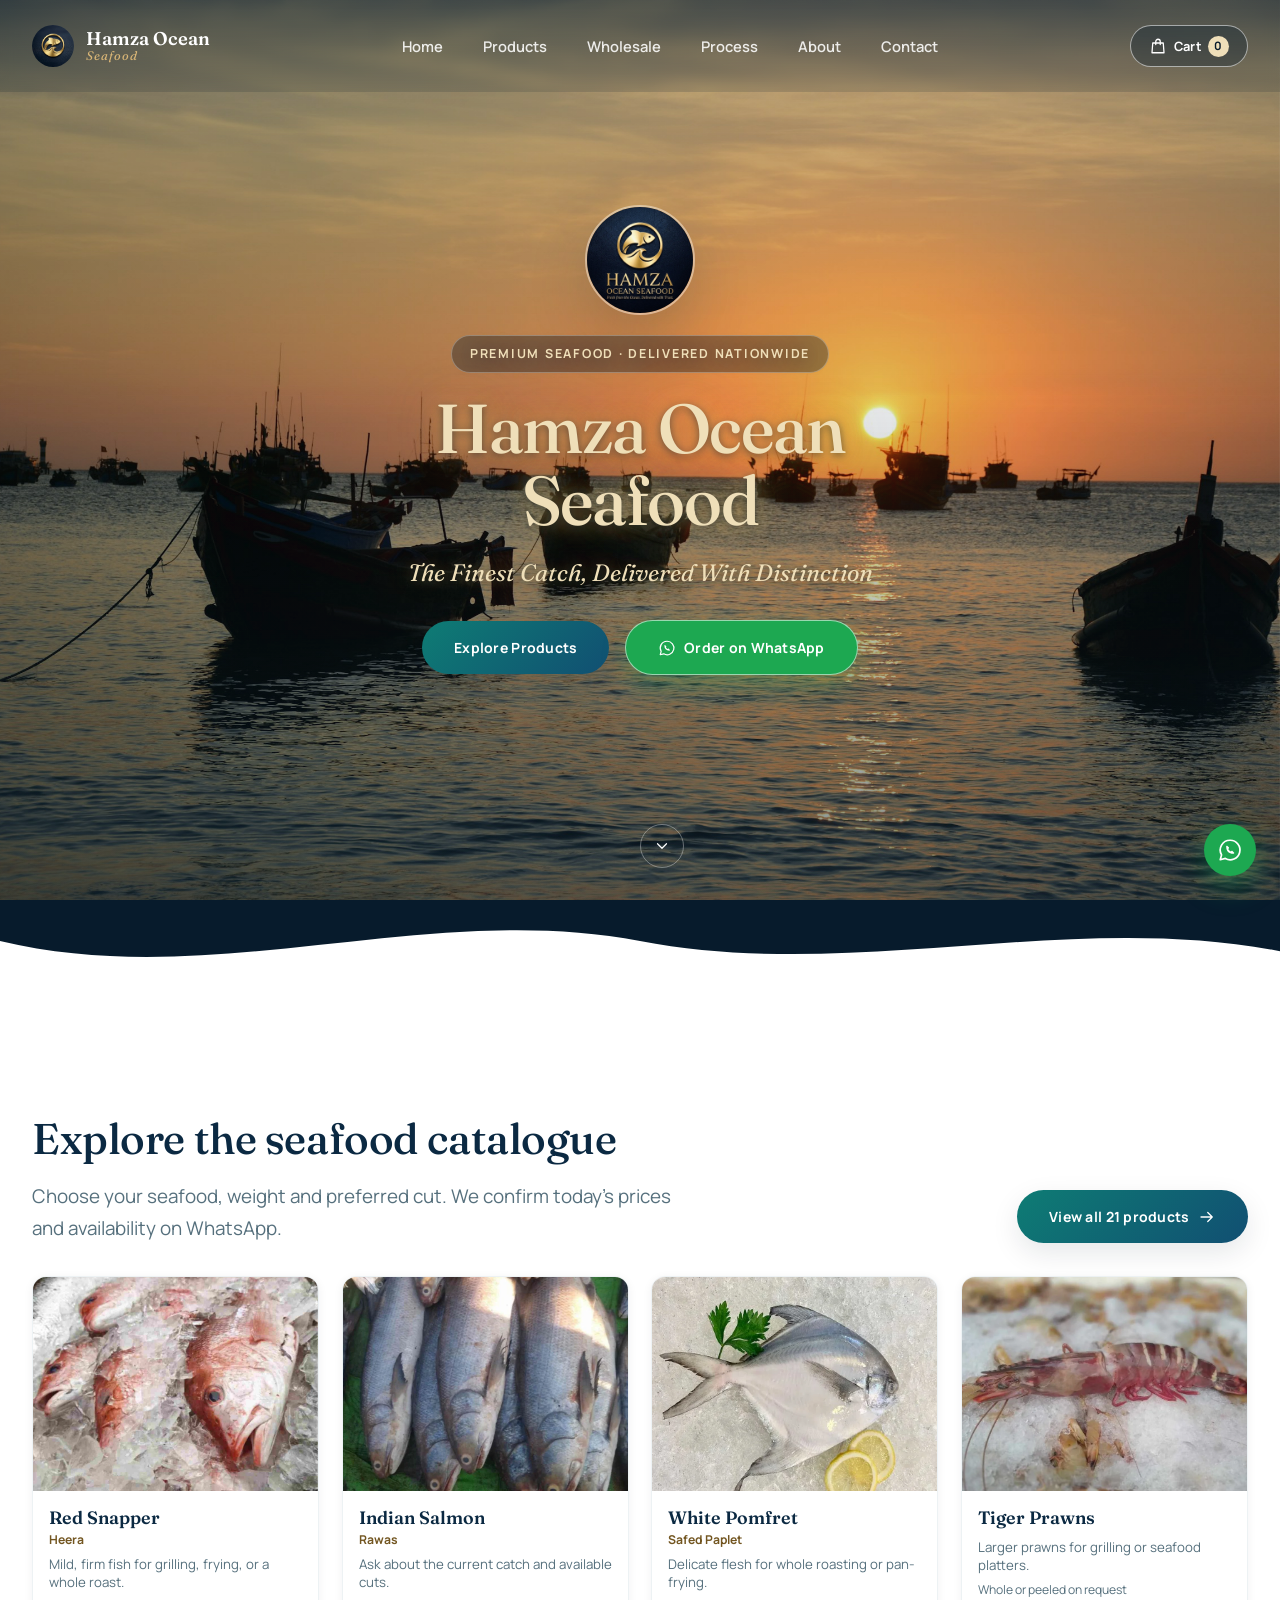
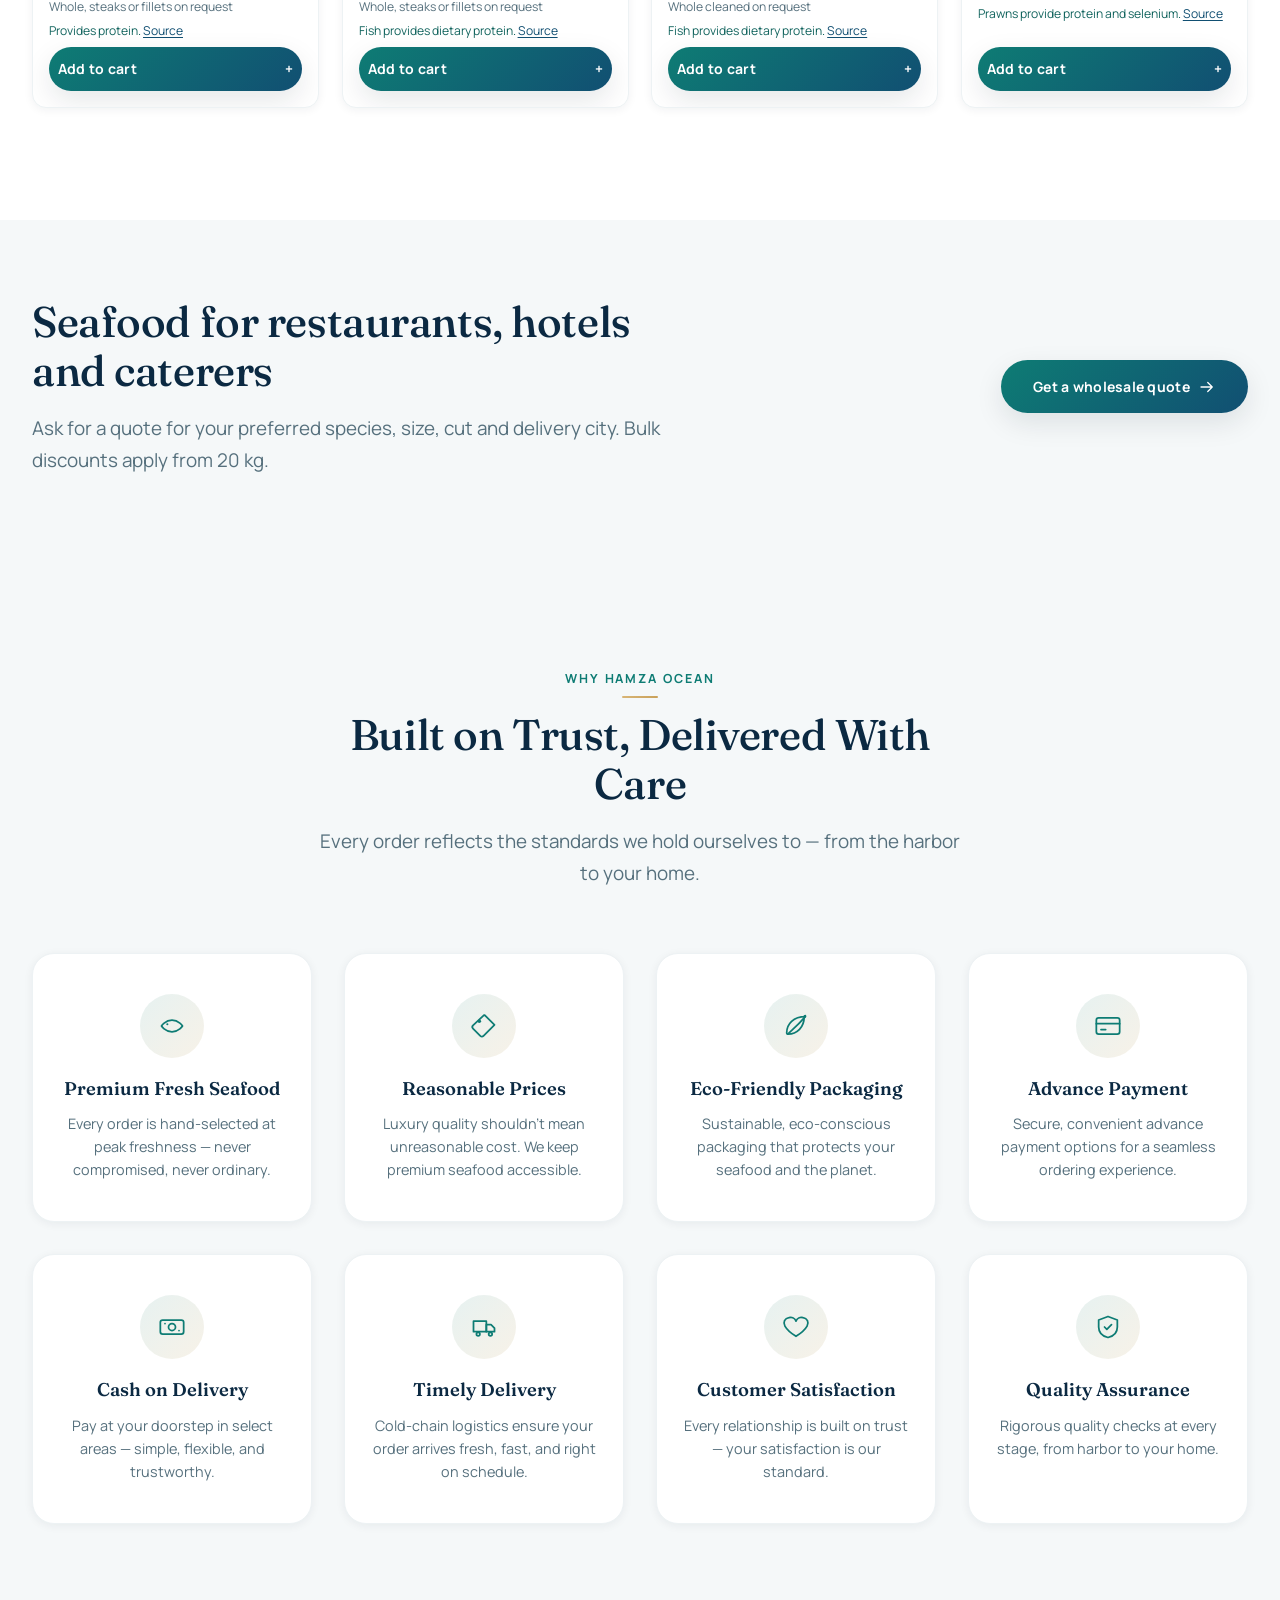
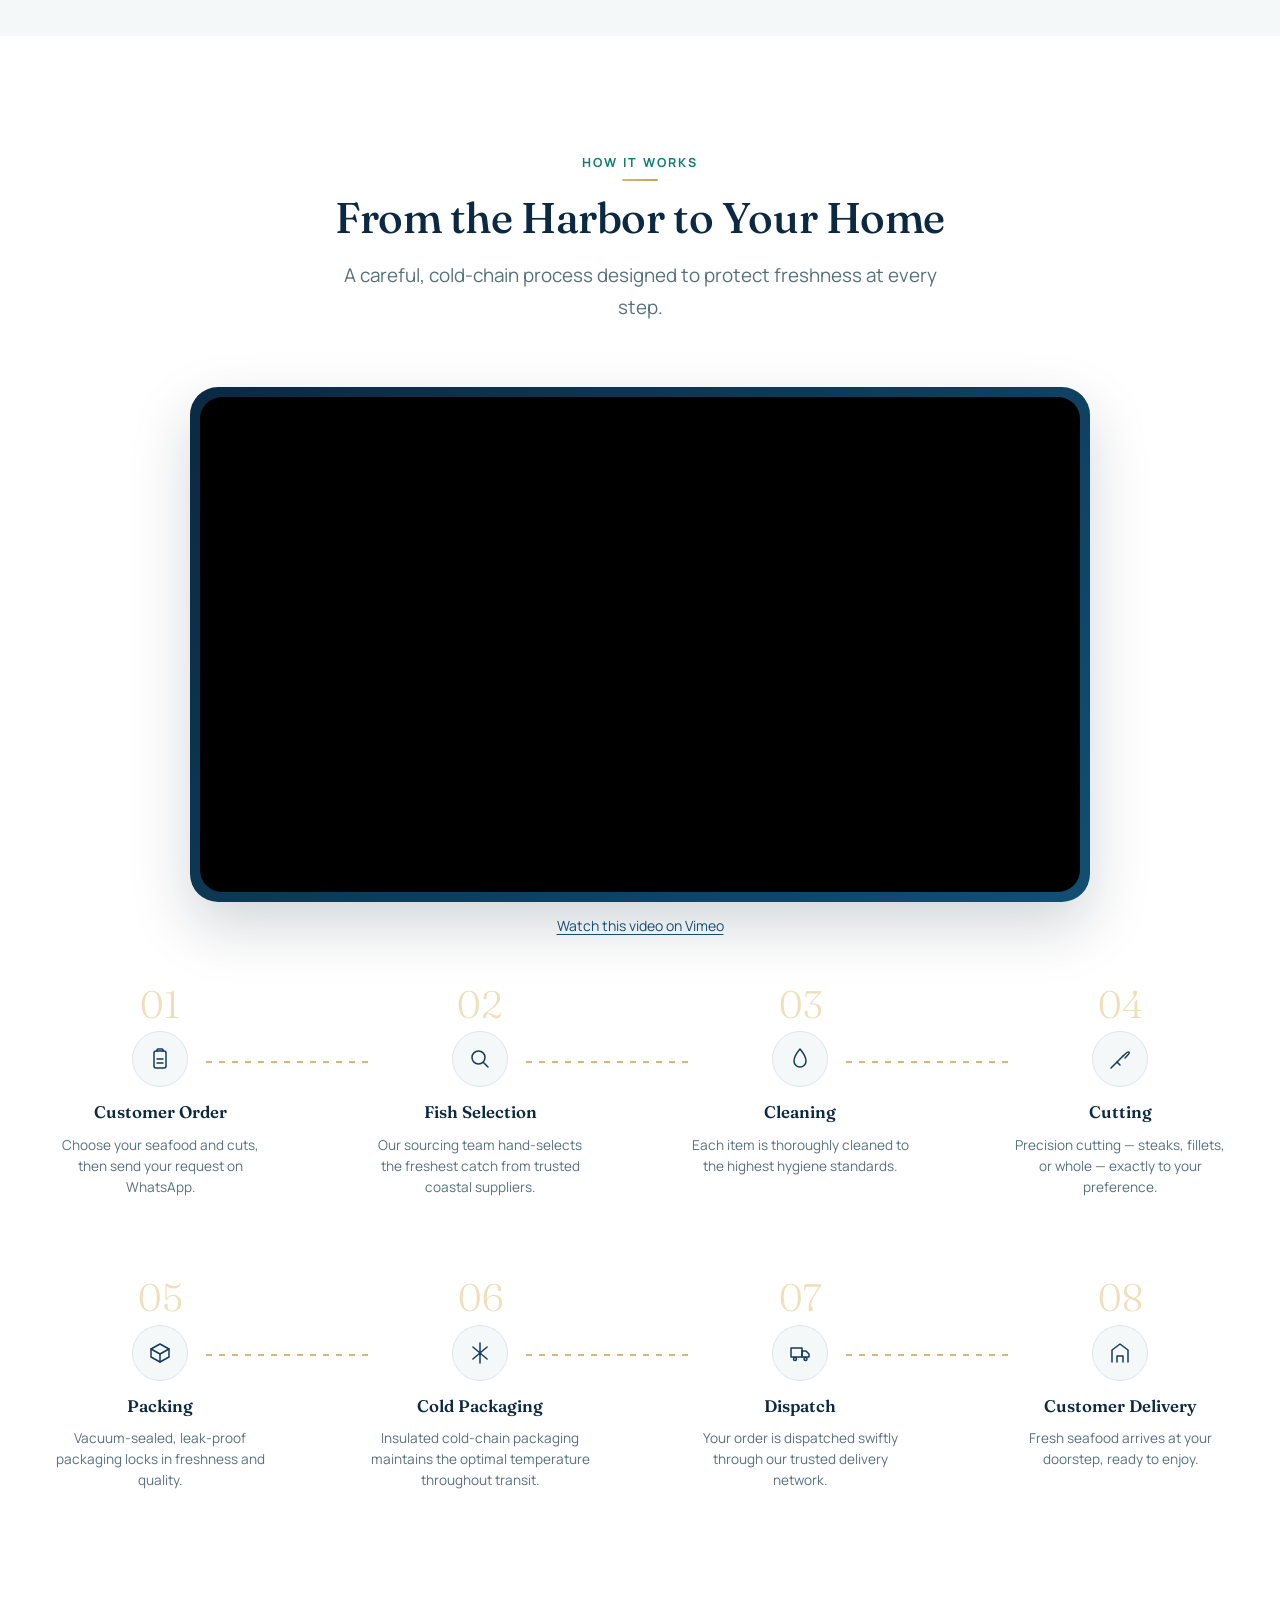
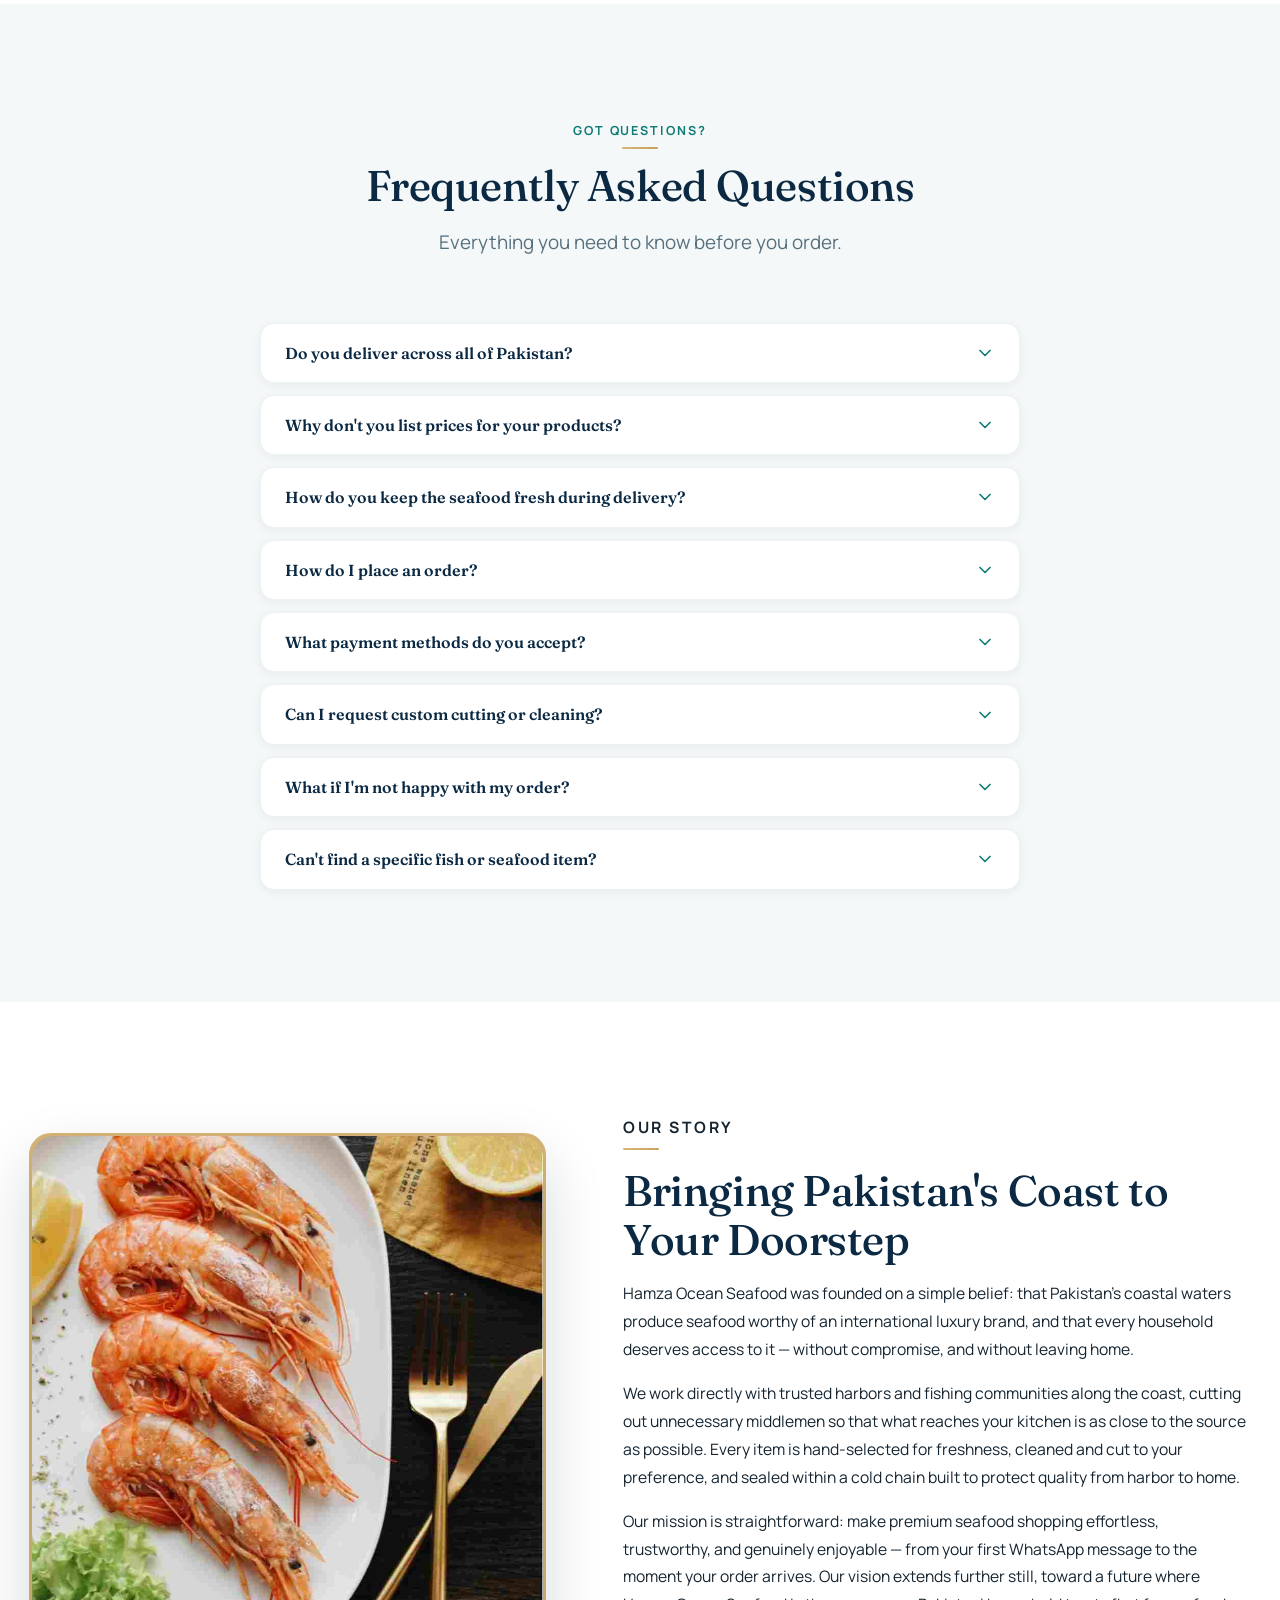
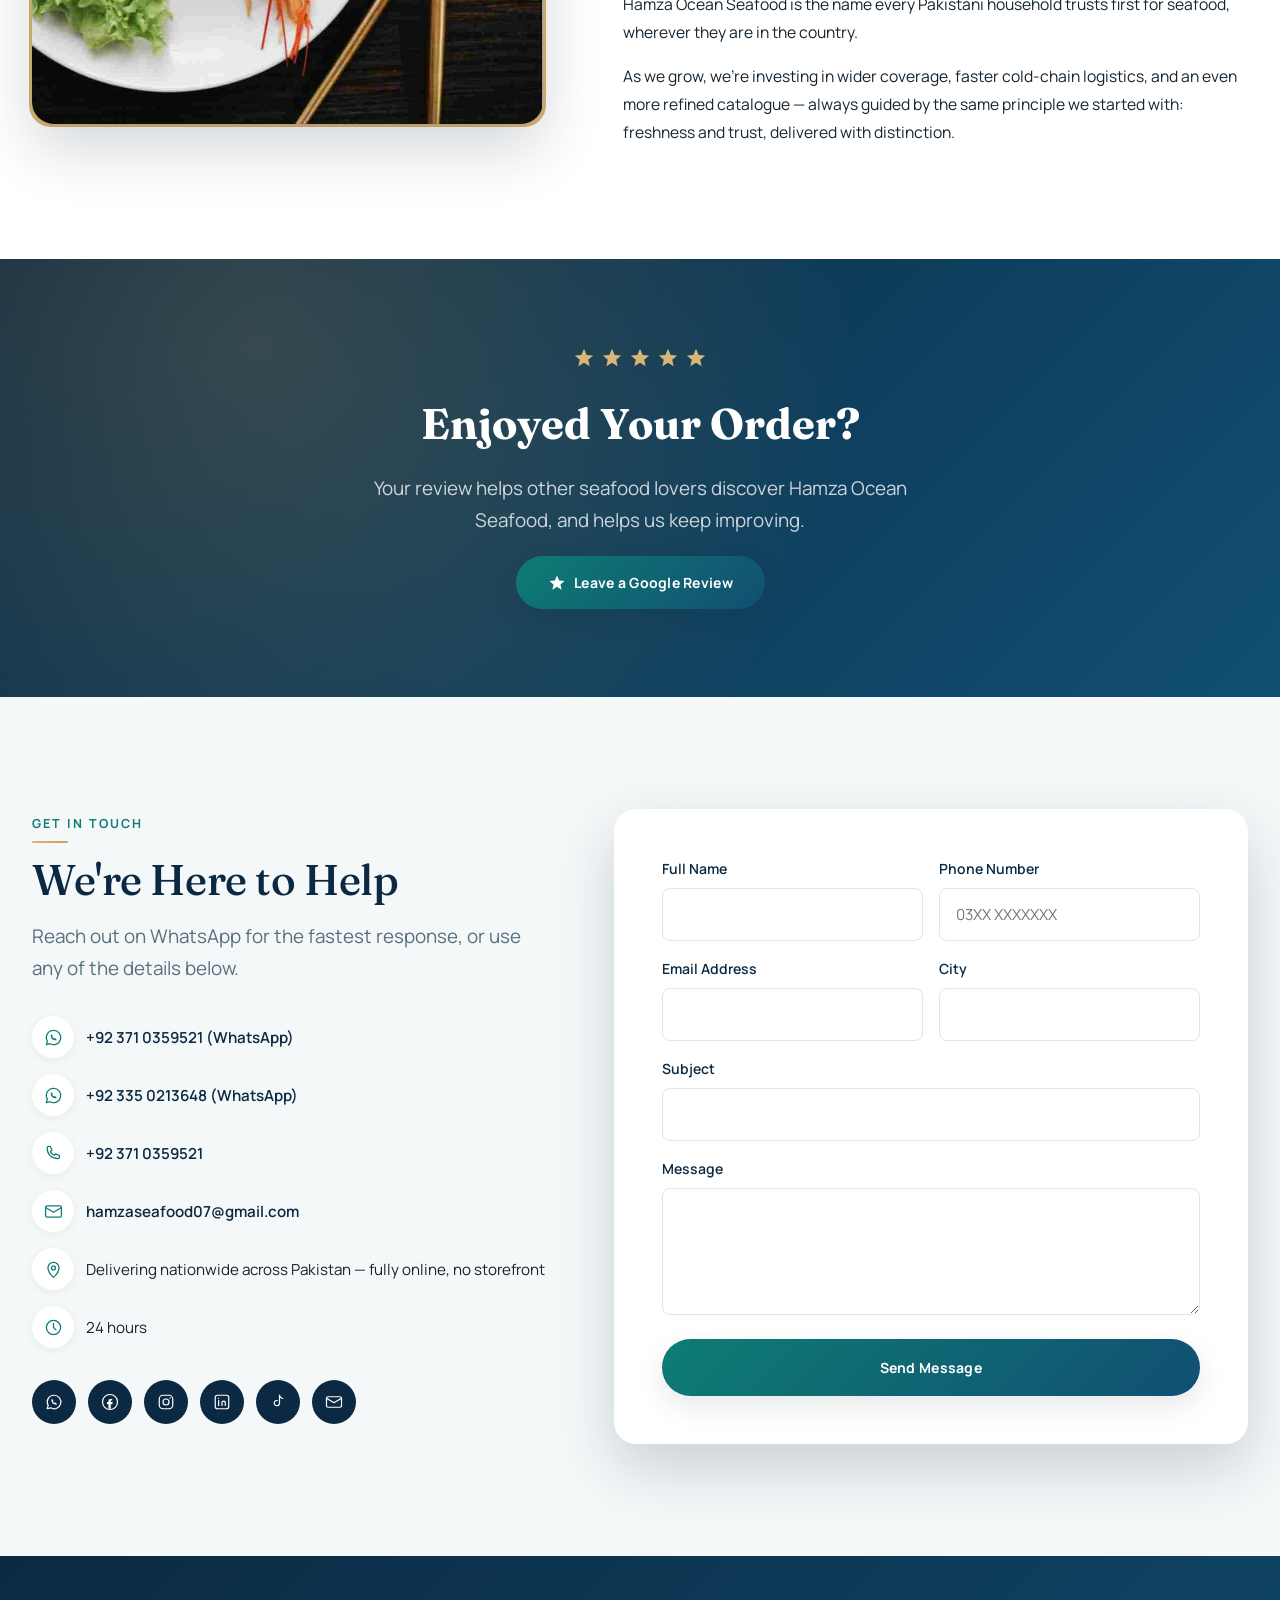
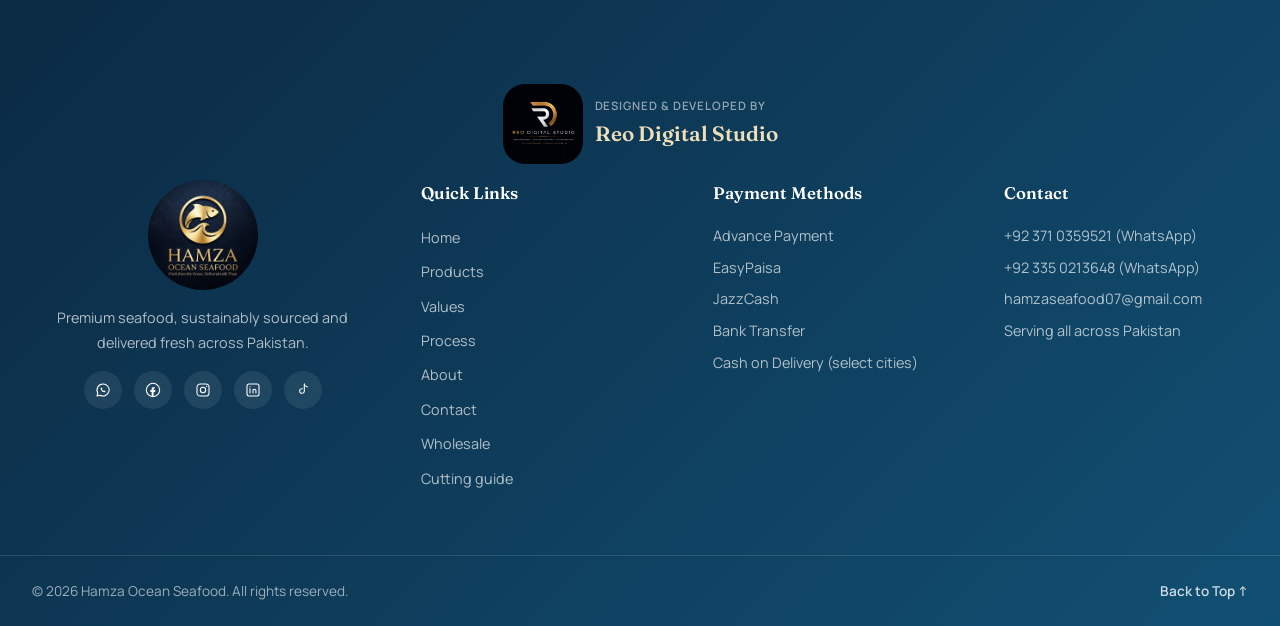
==== commit 4fbac739: "Add files via upload" ====
--- a/index.html
+++ b/index.html
@@ -3,7 +3,7 @@
 <head>
 <meta charset="utf-8">
 <meta name="viewport" content="width=device-width, initial-scale=1">
-<meta name="theme-color" content="#0B1B3A">
+<meta name="theme-color" content="#0B2942">
 <title>Fresh Seafood for Homes &amp; Restaurants | Hamza Ocean Seafood</title>
 <meta name="description" content="Shop fresh fish and prawns sourced through Karachi Fish Harbour. Choose your cuts, order on WhatsApp or request a bulk quote for your restaurant.">
 <link rel="canonical" href="https://rehanreo.github.io/HamzaOceanSeafood/">
@@ -22,7 +22,8 @@
 <link rel="apple-touch-icon" href="./assets/images/apple-icon.png">
 <link rel="preconnect" href="https://fonts.googleapis.com">
 <link rel="preconnect" href="https://fonts.gstatic.com" crossorigin>
-<link rel="stylesheet" href="https://fonts.googleapis.com/css2?family=DM+Sans:wght@400;500;600;700&amp;family=Instrument+Serif:ital@0;1&amp;display=swap">
+<link rel="stylesheet" href="https://fonts.googleapis.com/css2?family=Fraunces:ital,opsz,wght@0,9..144,300;0,9..144,400;0,9..144,500;0,9..144,600;0,9..144,700;1,9..144,400;1,9..144,500&amp;family=Manrope:wght@300;400;500;600;700;800&amp;display=swap">
+<link rel="preload" as="image" href="assets/images/Hero-bg-1.jpg">
 <link rel="stylesheet" href="./style.css">
 <script type="application/ld+json">{"@context": "https://schema.org", "@type": "OnlineStore", "name": "Hamza Ocean Seafood", "url": "https://rehanreo.github.io/HamzaOceanSeafood/", "logo": "https://rehanreo.github.io/HamzaOceanSeafood/assets/images/Logo.png", "image": "https://rehanreo.github.io/HamzaOceanSeafood/assets/catalogue/social-preview.jpg", "email": "hamzaseafood07@gmail.com", "telephone": "+923710359521", "areaServed": {"@type": "Country", "name": "Pakistan"}, "sameAs": ["https://www.instagram.com/hamzaoceanseafood", "https://www.tiktok.com/@hamzaoceanseafood", "https://www.linkedin.com/company/hamza-ocean-seafood/"]}</script>
 <script>
@@ -40,117 +41,665 @@
 <script id="site-data" type="application/json">{"whatsapp": "923710359521", "metaPixelId": "YOUR_META_PIXEL_ID", "bulkMinimumKg": 20, "liveOrigin": "https://rehanreo.github.io", "products": [{"id": "indian-mackerel", "label": "Indian Mackerel (Bangra)", "cuts": ["Whole cleaned", "Confirm with us"]}, {"id": "dothar", "label": "Dothar", "cuts": ["Whole cleaned", "Confirm with us"]}, {"id": "grouper", "label": "Grouper (Giser)", "cuts": ["Whole cleaned", "Bone-in steaks", "Boneless fillets", "Curry cut", "Confirm with us"]}, {"id": "dandia", "label": "Dandia", "cuts": ["Whole cleaned", "Confirm with us"]}, {"id": "saram", "label": "Saram", "cuts": ["Whole cleaned", "Confirm with us"]}, {"id": "white-barracuda", "label": "White Barracuda (Safed Kund)", "cuts": ["Whole cleaned", "Bone-in steaks", "Boneless fillets", "Curry cut", "Confirm with us"]}, {"id": "kanarcha", "label": "Red Snapper (Kanarcha)", "cuts": ["Whole cleaned", "Bone-in steaks", "Boneless fillets", "Curry cut", "Confirm with us"]}, {"id": "anchovies", "label": "Anchovies", "cuts": ["Whole cleaned", "Confirm with us"]}, {"id": "sardines", "label": "Sardines", "cuts": ["Whole cleaned", "Confirm with us"]}, {"id": "black-barracuda", "label": "Black Barracuda (Kala Kund)", "cuts": ["Whole cleaned", "Bone-in steaks", "Boneless fillets", "Curry cut", "Confirm with us"]}, {"id": "queenfish", "label": "Queenfish", "cuts": ["Whole cleaned", "Bone-in steaks", "Boneless fillets", "Curry cut", "Confirm with us"]}, {"id": "mushka", "label": "Croaker (Mushka)", "cuts": ["Whole cleaned", "Confirm with us"]}, {"id": "red-snapper", "label": "Red Snapper (Heera)", "cuts": ["Whole cleaned", "Bone-in steaks", "Boneless fillets", "Curry cut", "Confirm with us"]}, {"id": "king-fish", "label": "King Fish (Surmai)", "cuts": ["Whole cleaned", "Bone-in steaks", "Boneless fillets", "Curry cut", "Confirm with us"]}, {"id": "white-pomfret", "label": "White Pomfret (Safed Paplet)", "cuts": ["Whole cleaned", "Confirm with us"]}, {"id": "black-pomfret", "label": "Black Pomfret (Kala Paplet)", "cuts": ["Whole cleaned", "Confirm with us"]}, {"id": "tuna", "label": "Tuna (Dawan)", "cuts": ["Whole cleaned", "Bone-in steaks", "Boneless fillets", "Curry cut", "Confirm with us"]}, {"id": "indian-salmon", "label": "Indian Salmon (Rawas)", "cuts": ["Whole cleaned", "Bone-in steaks", "Boneless fillets", "Curry cut", "Confirm with us"]}, {"id": "tiger-prawns", "label": "Tiger Prawns", "cuts": ["Whole", "Peeled & deveined", "Confirm with us"]}, {"id": "medium-prawns", "label": "Medium Prawns (Jeera)", "cuts": ["Whole", "Peeled & deveined", "Confirm with us"]}, {"id": "small-prawns", "label": "Small Prawns", "cuts": ["Whole", "Peeled & deveined", "Confirm with us"]}]}</script>
 <script src="./script.js" defer></script>
 </head>
-<body>
-<a class="skip" href="#main-content">Skip to content</a>
-<header class="site-header">
-  <div class="shell header-inner">
-    <a class="brand" href="./" aria-label="Hamza Ocean Seafood home">
-      <img src="./assets/images/apple-icon.png" width="44" height="44" alt="">
-      <span>Hamza Ocean<small>SEAFOOD</small></span>
+<body class="home-page">
+<a class="skip-link" href="#main-content">Skip to content</a>
+<header class="site-header" id="siteHeader">
+    <div class="container header-inner">
+
+      <a href="#home" class="brand" aria-label="Hamza Ocean Seafood — home">
+        <img class="brand-logo" src="./assets/images/Logo icon.jpeg" alt="Hamza Ocean Seafood logo" width="48" height="48">
+        <span class="brand-name">Hamza Ocean<span class="brand-name-accent">Seafood</span></span>
+      </a>
+
+      <nav class="primary-nav" aria-label="Primary navigation">
+        <ul>
+      <li><a href="#home" class="nav-link" data-nav-link>Home</a></li>
+      <li><a href="#products" class="nav-link" data-nav-link>Products</a></li>
+      <li><a href="./wholesale/" class="nav-link" data-nav-link>Wholesale</a></li>
+      <li><a href="#process" class="nav-link" data-nav-link>Process</a></li>
+      <li><a href="#about" class="nav-link" data-nav-link>About</a></li>
+      <li><a href="#contact" class="nav-link" data-nav-link>Contact</a></li>
+    </ul>
+      </nav>
+
+      <div class="header-actions">
+        <button type="button" class="btn btn-small header-cart" data-show-cart aria-label="Cart">
+          <svg class="icon" viewBox="0 0 24 24" fill="none" stroke="currentColor" stroke-width="1.7" stroke-linecap="round" stroke-linejoin="round" aria-hidden="true"><path d="M5 8h14l1 13H4L5 8Z"/><path d="M9 10V6a3 3 0 0 1 6 0v4"/></svg>
+          <span>Cart</span><span class="cart-count" data-cart-count>0</span>
+        </button>
+
+        <button type="button" class="hamburger-btn" id="hamburgerBtn" aria-label="Open menu" aria-expanded="false" aria-controls="mobileDrawer">
+          <span class="hamburger-line"></span>
+          <span class="hamburger-line"></span>
+          <span class="hamburger-line"></span>
+        </button>
+      </div>
+
+    </div>
+  </header>
+
+  <div class="drawer-overlay" id="drawerOverlay" hidden></div>
+  <nav class="mobile-drawer" id="mobileDrawer" inert aria-label="Mobile navigation" aria-hidden="true">
+    <div class="mobile-drawer-header">
+      <span class="brand-name">Hamza Ocean<span class="brand-name-accent">Seafood</span></span>
+      <button type="button" class="drawer-close-btn" id="drawerCloseBtn" aria-label="Close menu">
+        <svg class="icon" viewBox="0 0 24 24" fill="none" stroke="currentColor" stroke-width="2" stroke-linecap="round" aria-hidden="true" focusable="false">
+          <path d="M18 6 6 18M6 6l12 12"/>
+        </svg>
+      </button>
+    </div>
+    <ul class="mobile-drawer-links">
+      <li><a href="#home" class="nav-link" data-nav-link>Home</a></li>
+      <li><a href="#products" class="nav-link" data-nav-link>Products</a></li>
+      <li><a href="./wholesale/" class="nav-link" data-nav-link>Wholesale</a></li>
+      <li><a href="#process" class="nav-link" data-nav-link>Process</a></li>
+      <li><a href="#about" class="nav-link" data-nav-link>About</a></li>
+      <li><a href="#contact" class="nav-link" data-nav-link>Contact</a></li>
+    </ul>
+    <a href="https://wa.me/923710359521" class="btn btn-whatsapp mobile-drawer-cta" target="_blank" rel="noopener noreferrer">
+      Order on WhatsApp
     </a>
-    <nav class="main-nav" aria-label="Main navigation" id="main-nav"><a href="./products/">Seafood</a><a href="./wholesale/">Wholesale</a><a href="./cutting-guide/">Cutting guide</a><a href="./#about">About</a><a href="#contact">Contact</a></nav>
-    <div class="header-actions">
-      <button class="cart-button" type="button" data-show-cart><svg viewBox="0 0 24 24" fill="none" stroke="currentColor" stroke-width="1.7" stroke-linecap="round" stroke-linejoin="round" aria-hidden="true"><path d="M5 8h14l1 13H4L5 8Z"/><path d="M9 10V6a3 3 0 0 1 6 0v4"/></svg> <span>Cart</span> <span class="cart-count" data-cart-count>0</span></button>
-      <button class="menu-toggle" type="button" aria-label="Menu" aria-controls="main-nav" aria-expanded="false"><svg viewBox="0 0 24 24" fill="none" stroke="currentColor" stroke-width="1.7" stroke-linecap="round" stroke-linejoin="round" aria-hidden="true"><path d="M3 6h18M3 12h18M3 18h18"/></svg></button>
+  </nav>
+
+<main id="main-content">
+<section class="hero" id="home">
+      <div class="hero-media" aria-hidden="true">
+        <img class="hero-bg-image" id="heroFallbackImage" src="assets/images/Hero-bg-1.jpg" alt="" width="2400" height="1600" fetchpriority="high">
+        <div class="hero-video-wrap" id="heroVideoWrap" data-vimeo-id="1223735891"></div>
+        <div class="hero-overlay"></div>
+      </div>
+
+  
+      <div class="hero-content container">
+        <img class="hero-logo" src="assets/images/Logo.png" alt="Hamza Ocean Seafood logo" width="96" height="96">
+        <p class="hero-eyebrow">Premium Seafood &middot; Delivered Nationwide</p>
+        <h1 class="hero-title">Hamza Ocean Seafood</h1>
+        <p class="hero-slogan">The Finest Catch, Delivered With Distinction</p>
+      
+        <div class="hero-actions">
+          <a href="#products" class="btn btn-primary">Explore Products</a>
+          <a href="https://wa.me/923710359521?text=Hi%20Hamza%20Ocean%20Seafood%2C%20I%27d%20like%20to%20place%20an%20order."
+             class="btn btn-secondary btn-whatsapp" target="_blank" rel="noopener noreferrer">
+            <svg class="icon" viewBox="0 0 24 24" fill="none" stroke="currentColor" stroke-width="1.6" stroke-linecap="round" stroke-linejoin="round" aria-hidden="true" focusable="false">
+              <path d="M12 3a9 9 0 0 0-7.8 13.5L3 21l4.7-1.2A9 9 0 1 0 12 3Z"/>
+              <path d="M8.5 9c0 4 2.5 6.5 6.5 6.5.6 0 1-.5.9-1l-1.6-1.6c-.3-.3-.7-.3-1 0l-.5.5c-1-.5-1.9-1.4-2.4-2.4l.5-.5c.3-.3.3-.7 0-1L9.4 8.1c-.5-.1-1 .3-1 .9Z" fill="currentColor" stroke="none"/>
+            </svg>
+            <span>Order on WhatsApp</span>
+          </a>
+        </div>
+      </div>
+
+      <button class="hero-motion-toggle" id="heroMotionToggle" type="button" hidden>Pause background video</button>
+      <a href="#products" class="scroll-indicator" aria-label="Scroll to Products section">
+        <svg class="icon" viewBox="0 0 24 24" fill="none" stroke="currentColor" stroke-width="1.6" stroke-linecap="round" stroke-linejoin="round" aria-hidden="true" focusable="false">
+          <path d="m6 9 6 6 6-6"/>
+        </svg>
+      </a>
+    </section>
+
+<div class="section-divider wave-divider" aria-hidden="true">
+      <svg viewBox="0 0 1440 100" preserveAspectRatio="none" xmlns="http://www.w3.org/2000/svg">
+        <path d="M0,40 C240,90 480,0 720,40 C960,80 1200,10 1440,50 L1440,100 L0,100 Z"></path>
+      </svg>
     </div>
-  </div>
-</header>
-<main id="main-content">
-
-<section class="hero" id="home">
-  <div class="shell hero-grid">
-    <div class="hero-copy">
-      <p class="eyebrow">Sourced through Karachi Fish Harbour</p>
-      <h1>Fresh seafood<br>for homes<br><em>and restaurants.</em></h1>
-      <p class="hero-intro">Browse fish and prawns, choose your cuts, and send your order on WhatsApp. For restaurant supply and bulk requests, get a tailored quote.</p>
-      <div class="actions"><a class="button button-gold" href="./products/">Shop seafood <svg viewBox="0 0 24 24" fill="none" stroke="currentColor" stroke-width="1.7" stroke-linecap="round" stroke-linejoin="round" aria-hidden="true"><path d="M4 12h15m-6-6 6 6-6 6"/></svg></a><a class="button button-outline" href="./wholesale/">Get a wholesale quote <svg viewBox="0 0 24 24" fill="none" stroke="currentColor" stroke-width="1.7" stroke-linecap="round" stroke-linejoin="round" aria-hidden="true"><path d="M4 12h15m-6-6 6 6-6 6"/></svg></a></div>
+
+
+<section class="products" id="products">
+  <div class="container">
+    <div class="featured-head">
+      <div class="section-header"><h2 class="section-title">Explore the seafood catalogue</h2><p class="section-subtitle">Choose your seafood, weight and preferred cut. We confirm today’s prices and availability on WhatsApp.</p></div>
+      <a class="btn btn-primary" href="./products/">View all 21 products <svg viewBox="0 0 24 24" fill="none" stroke="currentColor" stroke-width="1.7" stroke-linecap="round" stroke-linejoin="round" aria-hidden="true"><path d="M4 12h15m-6-6 6 6-6 6"/></svg></a>
     </div>
-    <div class="hero-photo"><img src="./assets/catalogue/hero.webp" alt="Fresh red snapper arranged on a white tray" width="1000" height="850" fetchpriority="high"></div>
+    <div class="catalogue-grid"><article class="product-card catalogue-card" data-category="Fish" data-search="red snapper heera fish">
+      <div class="product-image-wrap"><img src="./assets/catalogue/red-snapper.webp" alt="Red Snapper" width="940" height="1000" loading="lazy" decoding="async"></div>
+      <div class="product-body"><div><h3 class="product-name">Red Snapper</h3><p class="local-name">Heera</p></div>
+        <p class="product-desc">Mild, firm fish for grilling, frying, or a whole roast.</p><p class="product-cut">Whole, steaks or fillets on request</p><p class="product-fact">Provides protein. <a href="https://www.fao.org/4/cc0461en/online/sofia/2022/consumption-of-aquatic-foods.html" aria-label="Nutrition source for Heera">Source</a></p>
+        <button class="btn btn-primary add-button" type="button" data-add="red-snapper" aria-label="Add Red Snapper (Heera) to cart"><span>Add to cart</span><span aria-hidden="true">+</span></button>
+      </div>
+    </article>
+<article class="product-card catalogue-card" data-category="Fish" data-search="indian salmon rawas fish">
+      <div class="product-image-wrap"><img src="./assets/catalogue/indian-salmon.webp" alt="Indian Salmon" width="1000" height="686" loading="lazy" decoding="async"></div>
+      <div class="product-body"><div><h3 class="product-name">Indian Salmon</h3><p class="local-name">Rawas</p></div>
+        <p class="product-desc">Ask about the current catch and available cuts.</p><p class="product-cut">Whole, steaks or fillets on request</p><p class="product-fact">Fish provides dietary protein. <a href="https://www.fao.org/4/cc0461en/online/sofia/2022/consumption-of-aquatic-foods.html" aria-label="Nutrition source for Rawas">Source</a></p>
+        <button class="btn btn-primary add-button" type="button" data-add="indian-salmon" aria-label="Add Indian Salmon (Rawas) to cart"><span>Add to cart</span><span aria-hidden="true">+</span></button>
+      </div>
+    </article>
+<article class="product-card catalogue-card" data-category="Fish" data-search="white pomfret safed paplet fish">
+      <div class="product-image-wrap"><img src="./assets/catalogue/white-pomfret.webp" alt="White Pomfret" width="800" height="672" loading="lazy" decoding="async"></div>
+      <div class="product-body"><div><h3 class="product-name">White Pomfret</h3><p class="local-name">Safed Paplet</p></div>
+        <p class="product-desc">Delicate flesh for whole roasting or pan-frying.</p><p class="product-cut">Whole cleaned on request</p><p class="product-fact">Fish provides dietary protein. <a href="https://www.fao.org/4/cc0461en/online/sofia/2022/consumption-of-aquatic-foods.html" aria-label="Nutrition source for Safed Paplet">Source</a></p>
+        <button class="btn btn-primary add-button" type="button" data-add="white-pomfret" aria-label="Add White Pomfret (Safed Paplet) to cart"><span>Add to cart</span><span aria-hidden="true">+</span></button>
+      </div>
+    </article>
+<article class="product-card catalogue-card" data-category="Prawns" data-search="tiger prawns  prawns">
+      <div class="product-image-wrap"><img src="./assets/catalogue/tiger-prawns.webp" alt="Tiger Prawns" width="1000" height="603" loading="lazy" decoding="async"></div>
+      <div class="product-body"><div><h3 class="product-name">Tiger Prawns</h3></div>
+        <p class="product-desc">Larger prawns for grilling or seafood platters.</p><p class="product-cut">Whole or peeled on request</p><p class="product-fact">Prawns provide protein and selenium. <a href="https://www.health.com/nutrition/calories-in-shrimp" aria-label="Nutrition source for Tiger Prawns">Source</a></p>
+        <button class="btn btn-primary add-button" type="button" data-add="tiger-prawns" aria-label="Add Tiger Prawns to cart"><span>Add to cart</span><span aria-hidden="true">+</span></button>
+      </div>
+    </article></div>
   </div>
 </section>
-<div class="benefit-bar"><div class="shell benefit-inner"><span><svg viewBox="0 0 24 24" fill="none" stroke="currentColor" stroke-width="1.7" stroke-linecap="round" stroke-linejoin="round" aria-hidden="true"><path d="M20 10c0 5-8 11-8 11S4 15 4 10a8 8 0 1 1 16 0Z"/><circle cx="12" cy="10" r="2.5"/></svg> Karachi Fish Harbour sourcing</span><span><svg viewBox="0 0 24 24" fill="none" stroke="currentColor" stroke-width="1.7" stroke-linecap="round" stroke-linejoin="round" aria-hidden="true"><path d="M3 12c4-5 9-8 15-3l3-2v10l-3-2C12 20 7 17 3 12Z"/><path d="M8 12h.01"/></svg> Cleaning and custom cuts</span><span><svg viewBox="0 0 24 24" fill="none" stroke="currentColor" stroke-width="1.7" stroke-linecap="round" stroke-linejoin="round" aria-hidden="true"><path d="M5 8h14l1 13H4L5 8Z"/><path d="M9 10V6a3 3 0 0 1 6 0v4"/></svg> WhatsApp orders and quotes</span></div></div>
-<section class="section shell" id="products">
-  <div class="section-split"><div class="section-head"><h2>Explore the seafood catalogue</h2><p>Choose your seafood and check current availability.</p></div> <a class="button button-secondary" href="./products/">View all seafood <svg viewBox="0 0 24 24" fill="none" stroke="currentColor" stroke-width="1.7" stroke-linecap="round" stroke-linejoin="round" aria-hidden="true"><path d="M4 12h15m-6-6 6 6-6 6"/></svg></a></div>
-  <div class="product-grid"><article class="product-card" data-category="Fish" data-search="red snapper heera fish">
-      <div class="product-photo"><img src="./assets/catalogue/red-snapper.webp" alt="Red Snapper" width="800" height="530" loading="lazy" decoding="async"></div>
-      <div class="product-body"><div><h3>Red Snapper</h3><p class="local-name">Heera</p></div>
-        <p class="product-description">Mild, firm fish for grilling, frying, or a whole roast.</p><p class="product-cut">Whole, steaks or fillets on request</p><p class="product-fact">Provides protein. <a href="https://www.fao.org/4/cc0461en/online/sofia/2022/consumption-of-aquatic-foods.html" aria-label="Nutrition source for Heera">Source</a></p>
-        <button class="add-button" type="button" data-add="red-snapper" aria-label="Add Red Snapper (Heera) to cart"><span>Add to cart</span><span aria-hidden="true">+</span></button>
-      </div>
-    </article>
-<article class="product-card" data-category="Fish" data-search="white pomfret safed paplet fish">
-      <div class="product-photo"><img src="./assets/catalogue/white-pomfret.webp" alt="White Pomfret" width="800" height="530" loading="lazy" decoding="async"></div>
-      <div class="product-body"><div><h3>White Pomfret</h3><p class="local-name">Safed Paplet</p></div>
-        <p class="product-description">Delicate flesh for whole roasting or pan-frying.</p><p class="product-cut">Whole cleaned on request</p><p class="product-fact">Fish provides dietary protein. <a href="https://www.fao.org/4/cc0461en/online/sofia/2022/consumption-of-aquatic-foods.html" aria-label="Nutrition source for Safed Paplet">Source</a></p>
-        <button class="add-button" type="button" data-add="white-pomfret" aria-label="Add White Pomfret (Safed Paplet) to cart"><span>Add to cart</span><span aria-hidden="true">+</span></button>
-      </div>
-    </article>
-<article class="product-card" data-category="Prawns" data-search="tiger prawns  prawns">
-      <div class="product-photo"><img src="./assets/catalogue/tiger-prawns.webp" alt="Tiger Prawns" width="800" height="530" loading="lazy" decoding="async"></div>
-      <div class="product-body"><div><h3>Tiger Prawns</h3></div>
-        <p class="product-description">Larger prawns for grilling or seafood platters.</p><p class="product-cut">Whole or peeled on request</p><p class="product-fact">Prawns provide protein and selenium. <a href="https://www.health.com/nutrition/calories-in-shrimp" aria-label="Nutrition source for Tiger Prawns">Source</a></p>
-        <button class="add-button" type="button" data-add="tiger-prawns" aria-label="Add Tiger Prawns to cart"><span>Add to cart</span><span aria-hidden="true">+</span></button>
-      </div>
-    </article>
-<article class="product-card" data-category="Fish" data-search="grouper giser fish">
-      <div class="product-photo"><img src="./assets/catalogue/grouper.webp" alt="Grouper" width="800" height="530" loading="lazy" decoding="async"></div>
-      <div class="product-body"><div><h3>Grouper</h3><p class="local-name">Giser</p></div>
-        <p class="product-description">Ask about whole fish, steaks or fillets.</p><p class="product-cut">Whole, steaks or fillets on request</p><p class="product-fact">Fish provides dietary protein. <a href="https://www.fao.org/4/cc0461en/online/sofia/2022/consumption-of-aquatic-foods.html" aria-label="Nutrition source for Giser">Source</a></p>
-        <button class="add-button" type="button" data-add="grouper" aria-label="Add Grouper (Giser) to cart"><span>Add to cart</span><span aria-hidden="true">+</span></button>
-      </div>
-    </article></div>
-</section>
-<section class="section wholesale-band" id="wholesale">
-  <div class="shell band-grid">
-    <div><div class="section-head"><p class="eyebrow">Restaurants, hotels and caterers</p><h2>Seafood for busy kitchens</h2><p>Request a quote for your preferred species, size, cut and delivery city.</p></div>
-    <p class="offer">Bulk discounts on seafood orders of 20 kg or more.</p>
-    <a class="button button-gold" href="./wholesale/">Get a wholesale quote <svg viewBox="0 0 24 24" fill="none" stroke="currentColor" stroke-width="1.7" stroke-linecap="round" stroke-linejoin="round" aria-hidden="true"><path d="M4 12h15m-6-6 6 6-6 6"/></svg></a></div>
-    <div class="trade-points"><div><h3>Order to your specifications</h3><p>Share preferred grades, portion sizes, cuts and weekly needs.</p></div>
-    <div><h3>Plan your next delivery</h3><p>Ask about current supply and dispatch options for your city.</p></div></div>
+
+
+
+<section class="wholesale-band" id="wholesale">
+  <div class="container">
+    <div class="section-header"><h2 class="section-title">Seafood for restaurants, hotels and caterers</h2><p class="section-subtitle">Ask for a quote for your preferred species, size, cut and delivery city. Bulk discounts apply from 20 kg.</p></div>
+    <a class="btn btn-primary" href="./wholesale/">Get a wholesale quote <svg viewBox="0 0 24 24" fill="none" stroke="currentColor" stroke-width="1.7" stroke-linecap="round" stroke-linejoin="round" aria-hidden="true"><path d="M4 12h15m-6-6 6 6-6 6"/></svg></a>
   </div>
 </section>
-<section class="section shell guide-teaser" id="cutting-guide">
-  <img src="./assets/cuts/steaks.webp" alt="Fish steaks with the centre bone" width="800" height="530" loading="lazy">
-  <div><div class="section-head"><h2>Choose your cut</h2><p>From whole cleaned fish to steaks and fillets, see what each preparation looks like.</p></div>
-  <a class="button button-secondary" href="./cutting-guide/">View the cutting guide <svg viewBox="0 0 24 24" fill="none" stroke="currentColor" stroke-width="1.7" stroke-linecap="round" stroke-linejoin="round" aria-hidden="true"><path d="M4 12h15m-6-6 6 6-6 6"/></svg></a></div>
-</section>
-<section class="section process-section" id="process"><div class="shell">
-  <div class="section-head"><h2>From the harbour to your kitchen</h2><p>Tell us what you need and we’ll confirm the details in chat.</p></div>
-  <ol class="steps">
-    <li><h3>Choose your seafood</h3><p>Add fish or prawns, quantities and cut preferences to your cart.</p></li>
-    <li><h3>Confirm on WhatsApp</h3><p>We check the catch, quote today’s rate and confirm delivery to your city.</p></li>
-    <li><h3>Prepare and dispatch</h3><p>We clean and cut your seafood as agreed and pack it for your delivery route.</p></li>
-  </ol>
-</div></section>
-<section class="section shell about" id="about">
-  <div><div class="section-head"><h2>About Hamza Ocean Seafood</h2><p>We source seafood through Karachi Fish Harbour for households and business kitchens.</p></div>
-  <p>Looking for a specific fish or cut? Tell us what you need and we’ll check the catch.</p>
-  <a class="button button-secondary" href="https://wa.me/923710359521?text=Hi%20Hamza%20Ocean%20Seafood%21%20I%E2%80%99m%20looking%20for%20a%20specific%20seafood%20item.">Ask about availability <svg viewBox="0 0 24 24" fill="none" stroke="currentColor" stroke-width="1.7" stroke-linecap="round" stroke-linejoin="round" aria-hidden="true"><path d="M4 12h15m-6-6 6 6-6 6"/></svg></a></div>
-  <div class="about-media"><img src="./assets/images/About-2.jpg" alt="Fresh seafood sourcing" width="1000" height="1500" loading="lazy"><details><summary>Watch our process video <span aria-hidden="true">+</span></summary><a href="https://vimeo.com/1223723417">Open the sourcing and preparation video on Vimeo</a></details></div>
-</section>
-<section class="section faq-section" id="faq"><div class="shell faq-layout">
-  <div class="section-head"><h2>Ordering FAQs</h2><p>Find out how quotes, cleaning and delivery work.</p></div>
-  <div class="faq-list">
-    <details><summary>How do I place an order? <span aria-hidden="true">+</span></summary><p>Add your seafood to the cart, enter your city and continue to WhatsApp. Send the prepared message and we will confirm your order details.</p></details>
-    <details><summary>How do I find today’s prices? <span aria-hidden="true">+</span></summary><p>Rates depend on the catch, grade, preparation and delivery. Send your selection on WhatsApp for a current quote.</p></details>
-    <details><summary>Can I order outside Karachi? <span aria-hidden="true">+</span></summary><p>Send your city and required date so we can confirm available routes, packing, timing and charges.</p></details>
-    <details><summary>Which payment methods are available? <span aria-hidden="true">+</span></summary><p>Ask about advance payment and cash on delivery. COD availability depends on your city and order.</p></details>
-    <details><summary>Can I choose how my fish is cut? <span aria-hidden="true">+</span></summary><p>Yes. Request a cut from the catalogue and we’ll confirm what is available for the fish and size you select. Ask how the quote is calculated before confirming.</p></details>
-    <details><summary>What if I have a problem with my order? <span aria-hidden="true">+</span></summary><p>Message us on WhatsApp within 24 hours of delivery with your order details so we can help.</p></details>
-  </div>
-</div></section>
+
+
+<section class="values" id="values">
+      <div class="container">
+        <div class="section-header">
+          <p class="section-eyebrow">Why Hamza Ocean</p>
+          <h2 class="section-title">Built on Trust, Delivered With Care</h2>
+          <p class="section-subtitle">Every order reflects the standards we hold ourselves to — from the harbor to your home.</p>
+        </div>
+
+        <div class="values-grid">
+
+          <div class="value-card">
+            <span class="value-icon" aria-hidden="true">
+              <svg viewBox="0 0 24 24" fill="none" stroke="currentColor" stroke-width="1.5" stroke-linecap="round" stroke-linejoin="round" focusable="false"><path d="M3 12s3-5 9-5 9 5 9 5-3 5-9 5-9-5-9-5Z"/><path d="M21 12l3-3v6l-3-3Z" opacity="0"/><circle cx="8" cy="10.5" r=".9" fill="currentColor" stroke="none"/></svg>
+            </span>
+            <h3 class="value-title">Premium Fresh Seafood</h3>
+            <p class="value-desc">Every order is hand-selected at peak freshness — never compromised, never ordinary.</p>
+          </div>
+
+          <div class="value-card">
+            <span class="value-icon" aria-hidden="true">
+              <svg viewBox="0 0 24 24" fill="none" stroke="currentColor" stroke-width="1.5" stroke-linecap="round" stroke-linejoin="round" focusable="false"><path d="M12.6 2.6 21 11l-9.4 9.4a2 2 0 0 1-2.8 0L2.6 14.2a2 2 0 0 1 0-2.8L12 2.6a2 2 0 0 1 .6 0Z"/><circle cx="8" cy="8" r="1.5" fill="currentColor" stroke="none"/></svg>
+            </span>
+            <h3 class="value-title">Reasonable Prices</h3>
+            <p class="value-desc">Luxury quality shouldn't mean unreasonable cost. We keep premium seafood accessible.</p>
+          </div>
+
+          <div class="value-card">
+            <span class="value-icon" aria-hidden="true">
+              <svg viewBox="0 0 24 24" fill="none" stroke="currentColor" stroke-width="1.5" stroke-linecap="round" stroke-linejoin="round" focusable="false"><path d="M20 4C10 4 4 10 4 18c0 .6.4 1 1 1 8 0 14-6 14-15 0-.5 0-1 1-1Z"/><path d="M5 19c4-4 8-7 15-15"/></svg>
+            </span>
+            <h3 class="value-title">Eco-Friendly Packaging</h3>
+            <p class="value-desc">Sustainable, eco-conscious packaging that protects your seafood and the planet.</p>
+          </div>
+
+          <div class="value-card">
+            <span class="value-icon" aria-hidden="true">
+              <svg viewBox="0 0 24 24" fill="none" stroke="currentColor" stroke-width="1.5" stroke-linecap="round" stroke-linejoin="round" focusable="false"><rect x="2" y="5" width="20" height="14" rx="2"/><path d="M2 10h20"/><path d="M6 15h4"/></svg>
+            </span>
+            <h3 class="value-title">Advance Payment</h3>
+            <p class="value-desc">Secure, convenient advance payment options for a seamless ordering experience.</p>
+          </div>
+
+          <div class="value-card">
+            <span class="value-icon" aria-hidden="true">
+              <svg viewBox="0 0 24 24" fill="none" stroke="currentColor" stroke-width="1.5" stroke-linecap="round" stroke-linejoin="round" focusable="false"><rect x="2" y="6" width="20" height="12" rx="2"/><circle cx="12" cy="12" r="3"/><path d="M6 9v.01M18 15v.01"/></svg>
+            </span>
+            <h3 class="value-title">Cash on Delivery</h3>
+            <p class="value-desc">Pay at your doorstep in select areas — simple, flexible, and trustworthy.</p>
+          </div>
+
+          <div class="value-card">
+            <span class="value-icon" aria-hidden="true">
+              <svg viewBox="0 0 24 24" fill="none" stroke="currentColor" stroke-width="1.5" stroke-linecap="round" stroke-linejoin="round" focusable="false"><path d="M3 7h11v9H3z"/><path d="M14 10h4l3 3v3h-7z"/><circle cx="7" cy="18" r="1.5"/><circle cx="17.5" cy="18" r="1.5"/></svg>
+            </span>
+            <h3 class="value-title">Timely Delivery</h3>
+            <p class="value-desc">Cold-chain logistics ensure your order arrives fresh, fast, and right on schedule.</p>
+          </div>
+
+          <div class="value-card">
+            <span class="value-icon" aria-hidden="true">
+              <svg viewBox="0 0 24 24" fill="none" stroke="currentColor" stroke-width="1.5" stroke-linecap="round" stroke-linejoin="round" focusable="false"><path d="M12 20s-7-4.4-9.5-8.8C.7 8 2.3 4.5 6 4a5 5 0 0 1 6 3 5 5 0 0 1 6-3c3.7.5 5.3 4 3.5 7.2C19 15.6 12 20 12 20Z"/></svg>
+            </span>
+            <h3 class="value-title">Customer Satisfaction</h3>
+            <p class="value-desc">Every relationship is built on trust — your satisfaction is our standard.</p>
+          </div>
+
+          <div class="value-card">
+            <span class="value-icon" aria-hidden="true">
+              <svg viewBox="0 0 24 24" fill="none" stroke="currentColor" stroke-width="1.5" stroke-linecap="round" stroke-linejoin="round" focusable="false"><path d="M12 3 4 6v6c0 5 3.5 8 8 9 4.5-1 8-4 8-9V6l-8-3Z"/><path d="m9 12 2 2 4-4"/></svg>
+            </span>
+            <h3 class="value-title">Quality Assurance</h3>
+            <p class="value-desc">Rigorous quality checks at every stage, from harbor to your home.</p>
+          </div>
+
+        </div>
+      </div>
+    </section>
+
+<section class="process" id="process">
+      <div class="container">
+        <div class="section-header">
+          <p class="section-eyebrow">How It Works</p>
+          <h2 class="section-title">From the Harbor to Your Home</h2>
+          <p class="section-subtitle">A careful, cold-chain process designed to protect freshness at every step.</p>
+        </div>
+
+        <div class="process-video-card">
+          <div class="video-wrapper" id="processVideoWrap">
+          <iframe src="https://player.vimeo.com/video/1223723417?dnt=1&amp;title=0&amp;byline=0&amp;portrait=0" title="Hamza Ocean Seafood preparation and packing process" loading="lazy" allow="fullscreen; picture-in-picture" allowfullscreen></iframe>
+        </div>
+        </div>
+
+        <p class="process-video-link"><a href="https://vimeo.com/1223723417" target="_blank" rel="noopener noreferrer">Watch this video on Vimeo</a></p>
+        <ol class="process-timeline">
+
+          <li class="process-step">
+            <span class="step-number" aria-hidden="true">01</span>
+            <span class="step-icon" aria-hidden="true">
+              <svg viewBox="0 0 24 24" fill="none" stroke="currentColor" stroke-width="1.5" stroke-linecap="round" stroke-linejoin="round" focusable="false"><rect x="6" y="4" width="12" height="17" rx="2"/><path d="M9 4V3a1 1 0 0 1 1-1h4a1 1 0 0 1 1 1v1"/><path d="M9 12h6M9 16h6"/></svg>
+            </span>
+            <h3 class="step-title">Customer Order</h3>
+            <p class="step-desc">Choose your seafood and cuts, then send your request on WhatsApp.</p>
+          </li>
+
+          <li class="process-step">
+            <span class="step-number" aria-hidden="true">02</span>
+            <span class="step-icon" aria-hidden="true">
+              <svg viewBox="0 0 24 24" fill="none" stroke="currentColor" stroke-width="1.5" stroke-linecap="round" stroke-linejoin="round" focusable="false"><circle cx="10.5" cy="10.5" r="6.5"/><path d="m20 20-4.3-4.3"/></svg>
+            </span>
+            <h3 class="step-title">Fish Selection</h3>
+            <p class="step-desc">Our sourcing team hand-selects the freshest catch from trusted coastal suppliers.</p>
+          </li>
+
+          <li class="process-step">
+            <span class="step-number" aria-hidden="true">03</span>
+            <span class="step-icon" aria-hidden="true">
+              <svg viewBox="0 0 24 24" fill="none" stroke="currentColor" stroke-width="1.5" stroke-linecap="round" stroke-linejoin="round" focusable="false"><path d="M12 2s6 7 6 12a6 6 0 0 1-12 0c0-5 6-12 6-12Z"/></svg>
+            </span>
+            <h3 class="step-title">Cleaning</h3>
+            <p class="step-desc">Each item is thoroughly cleaned to the highest hygiene standards.</p>
+          </li>
+
+          <li class="process-step">
+            <span class="step-number" aria-hidden="true">04</span>
+            <span class="step-icon" aria-hidden="true">
+              <svg viewBox="0 0 24 24" fill="none" stroke="currentColor" stroke-width="1.5" stroke-linecap="round" stroke-linejoin="round" focusable="false"><path d="M3 21 15 9"/><path d="M15 9c2-2 5-5 6-4 1 1-2 4-4 6"/><path d="m9 15 3 3"/></svg>
+            </span>
+            <h3 class="step-title">Cutting</h3>
+            <p class="step-desc">Precision cutting — steaks, fillets, or whole — exactly to your preference.</p>
+          </li>
+
+          <li class="process-step">
+            <span class="step-number" aria-hidden="true">05</span>
+            <span class="step-icon" aria-hidden="true">
+              <svg viewBox="0 0 24 24" fill="none" stroke="currentColor" stroke-width="1.5" stroke-linecap="round" stroke-linejoin="round" focusable="false"><path d="M21 8 12 3 3 8v8l9 5 9-5V8Z"/><path d="M3 8l9 5 9-5"/><path d="M12 13v8"/></svg>
+            </span>
+            <h3 class="step-title">Packing</h3>
+            <p class="step-desc">Vacuum-sealed, leak-proof packaging locks in freshness and quality.</p>
+          </li>
+
+          <li class="process-step">
+            <span class="step-number" aria-hidden="true">06</span>
+            <span class="step-icon" aria-hidden="true">
+              <svg viewBox="0 0 24 24" fill="none" stroke="currentColor" stroke-width="1.5" stroke-linecap="round" stroke-linejoin="round" focusable="false"><path d="M12 2v20M4.9 6l14.2 12M4.9 18 19.1 6"/></svg>
+            </span>
+            <h3 class="step-title">Cold Packaging</h3>
+            <p class="step-desc">Insulated cold-chain packaging maintains the optimal temperature throughout transit.</p>
+          </li>
+
+          <li class="process-step">
+            <span class="step-number" aria-hidden="true">07</span>
+            <span class="step-icon" aria-hidden="true">
+              <svg viewBox="0 0 24 24" fill="none" stroke="currentColor" stroke-width="1.5" stroke-linecap="round" stroke-linejoin="round" focusable="false"><path d="M3 7h11v9H3z"/><path d="M14 10h4l3 3v3h-7z"/><circle cx="7" cy="18" r="1.5"/><circle cx="17.5" cy="18" r="1.5"/></svg>
+            </span>
+            <h3 class="step-title">Dispatch</h3>
+            <p class="step-desc">Your order is dispatched swiftly through our trusted delivery network.</p>
+          </li>
+
+          <li class="process-step">
+            <span class="step-number" aria-hidden="true">08</span>
+            <span class="step-icon" aria-hidden="true">
+              <svg viewBox="0 0 24 24" fill="none" stroke="currentColor" stroke-width="1.5" stroke-linecap="round" stroke-linejoin="round" focusable="false"><path d="M4 21V9l8-6 8 6v12"/><path d="M9 21v-6h6v6"/></svg>
+            </span>
+            <h3 class="step-title">Customer Delivery</h3>
+            <p class="step-desc">Fresh seafood arrives at your doorstep, ready to enjoy.</p>
+          </li>
+
+        </ol>
+      </div>
+    </section>
+
+<section class="faq" id="faq">
+      <div class="container">
+        <div class="section-header">
+          <p class="section-eyebrow">Got Questions?</p>
+          <h2 class="section-title">Frequently Asked Questions</h2>
+          <p class="section-subtitle">Everything you need to know before you order.</p>
+        </div>
+
+        <div class="faq-list">
+
+          <div class="faq-item">
+            <h3 class="faq-question">
+              <button type="button" class="faq-toggle" aria-expanded="false" aria-controls="faq-answer-1" id="faq-question-1">
+                <span>Do you deliver across all of Pakistan?</span>
+                <svg class="faq-icon" viewBox="0 0 24 24" fill="none" stroke="currentColor" stroke-width="2" stroke-linecap="round" stroke-linejoin="round" aria-hidden="true" focusable="false"><path d="m6 9 6 6 6-6"/></svg>
+              </button>
+            </h3>
+            <div class="faq-answer" id="faq-answer-1" role="region" aria-labelledby="faq-question-1" hidden>
+              <p>Yes — Hamza Ocean Seafood delivers nationwide. Delivery timelines vary slightly by city, and we confirm an estimated delivery window when you place your order.</p>
+            </div>
+          </div>
+
+          <div class="faq-item">
+            <h3 class="faq-question">
+              <button type="button" class="faq-toggle" aria-expanded="false" aria-controls="faq-answer-2" id="faq-question-2">
+                <span>Why don't you list prices for your products?</span>
+                <svg class="faq-icon" viewBox="0 0 24 24" fill="none" stroke="currentColor" stroke-width="2" stroke-linecap="round" stroke-linejoin="round" aria-hidden="true" focusable="false"><path d="m6 9 6 6 6-6"/></svg>
+              </button>
+            </h3>
+            <div class="faq-answer" id="faq-answer-2" role="region" aria-labelledby="faq-question-2" hidden>
+              <p>Fish market prices change daily depending on catch, season, and supply, so a fixed price today could be inaccurate tomorrow. To make sure you always get an honest, up-to-date rate, message us on WhatsApp for the latest prices before you order.</p>
+            </div>
+          </div>
+
+          <div class="faq-item">
+            <h3 class="faq-question">
+              <button type="button" class="faq-toggle" aria-expanded="false" aria-controls="faq-answer-3" id="faq-question-3">
+                <span>How do you keep the seafood fresh during delivery?</span>
+                <svg class="faq-icon" viewBox="0 0 24 24" fill="none" stroke="currentColor" stroke-width="2" stroke-linecap="round" stroke-linejoin="round" aria-hidden="true" focusable="false"><path d="m6 9 6 6 6-6"/></svg>
+              </button>
+            </h3>
+            <div class="faq-answer" id="faq-answer-3" role="region" aria-labelledby="faq-question-3" hidden>
+              <p>Every order is hand-selected, cleaned, and vacuum-sealed in leak-proof packaging inside insulated cold-chain boxes, preserving freshness from our facility to your doorstep.</p>
+            </div>
+          </div>
+
+          <div class="faq-item">
+            <h3 class="faq-question">
+              <button type="button" class="faq-toggle" aria-expanded="false" aria-controls="faq-answer-4" id="faq-question-4">
+                <span>How do I place an order?</span>
+                <svg class="faq-icon" viewBox="0 0 24 24" fill="none" stroke="currentColor" stroke-width="2" stroke-linecap="round" stroke-linejoin="round" aria-hidden="true" focusable="false"><path d="m6 9 6 6 6-6"/></svg>
+              </button>
+            </h3>
+            <div class="faq-answer" id="faq-answer-4" role="region" aria-labelledby="faq-question-4" hidden>
+              <p>Add your seafood, quantities and preferred cuts to the cart. Enter your city and continue to WhatsApp to confirm availability and the current price.</p>
+            </div>
+          </div>
+
+          <div class="faq-item">
+            <h3 class="faq-question">
+              <button type="button" class="faq-toggle" aria-expanded="false" aria-controls="faq-answer-5" id="faq-question-5">
+                <span>What payment methods do you accept?</span>
+                <svg class="faq-icon" viewBox="0 0 24 24" fill="none" stroke="currentColor" stroke-width="2" stroke-linecap="round" stroke-linejoin="round" aria-hidden="true" focusable="false"><path d="m6 9 6 6 6-6"/></svg>
+              </button>
+            </h3>
+            <div class="faq-answer" id="faq-answer-5" role="region" aria-labelledby="faq-question-5" hidden>
+              <p>We accept advance payment via EasyPaisa and JazzCash, plus Cash on Delivery in select cities.</p>
+            </div>
+          </div>
+
+          <div class="faq-item">
+            <h3 class="faq-question">
+              <button type="button" class="faq-toggle" aria-expanded="false" aria-controls="faq-answer-6" id="faq-question-6">
+                <span>Can I request custom cutting or cleaning?</span>
+                <svg class="faq-icon" viewBox="0 0 24 24" fill="none" stroke="currentColor" stroke-width="2" stroke-linecap="round" stroke-linejoin="round" aria-hidden="true" focusable="false"><path d="m6 9 6 6 6-6"/></svg>
+              </button>
+            </h3>
+            <div class="faq-answer" id="faq-answer-6" role="region" aria-labelledby="faq-question-6" hidden>
+              <p>Yes — every product has a special instructions field, so you can request fillets, steaks, deveining, skin removal, and more.</p>
+            </div>
+          </div>
+
+          <div class="faq-item">
+            <h3 class="faq-question">
+              <button type="button" class="faq-toggle" aria-expanded="false" aria-controls="faq-answer-7" id="faq-question-7">
+                <span>What if I'm not happy with my order?</span>
+                <svg class="faq-icon" viewBox="0 0 24 24" fill="none" stroke="currentColor" stroke-width="2" stroke-linecap="round" stroke-linejoin="round" aria-hidden="true" focusable="false"><path d="m6 9 6 6 6-6"/></svg>
+              </button>
+            </h3>
+            <div class="faq-answer" id="faq-answer-7" role="region" aria-labelledby="faq-question-7" hidden>
+              <p>Message us on WhatsApp within 24 hours of delivery and we'll make it right — your satisfaction is our standard.</p>
+            </div>
+          </div>
+
+          <div class="faq-item">
+            <h3 class="faq-question">
+              <button type="button" class="faq-toggle" aria-expanded="false" aria-controls="faq-answer-8" id="faq-question-8">
+                <span>Can't find a specific fish or seafood item?</span>
+                <svg class="faq-icon" viewBox="0 0 24 24" fill="none" stroke="currentColor" stroke-width="2" stroke-linecap="round" stroke-linejoin="round" aria-hidden="true" focusable="false"><path d="m6 9 6 6 6-6"/></svg>
+              </button>
+            </h3>
+            <div class="faq-answer" id="faq-answer-8" role="region" aria-labelledby="faq-question-8" hidden>
+              <p>Message us on WhatsApp with what you're looking for — we'll check availability with our sourcing partners and get back to you.</p>
+            </div>
+          </div>
+
+        </div>
+      </div>
+    </section>
+
+<section class="about" id="about">
+      <div class="container about-grid">
+        <div class="about-media">
+          <img src="assets/images/About-2.jpg" alt="Hamza Ocean Seafood sourcing team selecting fresh catch" width="800" height="900" loading="lazy">
+        </div>
+        <div class="about-content">
+          <p class="section-eyebrow">Our Story</p>
+          <h2 class="section-title">Bringing Pakistan's Coast to Your Doorstep</h2>
+
+          <p>Hamza Ocean Seafood was founded on a simple belief: that Pakistan's coastal waters produce seafood worthy of an international luxury brand, and that every household deserves access to it — without compromise, and without leaving home.</p>
+
+          <p>We work directly with trusted harbors and fishing communities along the coast, cutting out unnecessary middlemen so that what reaches your kitchen is as close to the source as possible. Every item is hand-selected for freshness, cleaned and cut to your preference, and sealed within a cold chain built to protect quality from harbor to home.</p>
+
+          <p>Our mission is straightforward: make premium seafood shopping effortless, trustworthy, and genuinely enjoyable — from your first WhatsApp message to the moment your order arrives. Our vision extends further still, toward a future where Hamza Ocean Seafood is the name every Pakistani household trusts first for seafood, wherever they are in the country.</p>
+
+          <p>As we grow, we're investing in wider coverage, faster cold-chain logistics, and an even more refined catalogue — always guided by the same principle we started with: freshness and trust, delivered with distinction.</p>
+        </div>
+      </div>
+    </section>
+
+<section class="reviews" id="reviews">
+      <div class="container reviews-inner">
+        <div class="reviews-stars" aria-hidden="true">
+          <svg viewBox="0 0 24 24" fill="currentColor"><path d="M12 2l2.9 6.6 7.1.6-5.4 4.7 1.6 7-6.2-3.8-6.2 3.8 1.6-7L2 9.2l7.1-.6L12 2Z"/></svg>
+          <svg viewBox="0 0 24 24" fill="currentColor"><path d="M12 2l2.9 6.6 7.1.6-5.4 4.7 1.6 7-6.2-3.8-6.2 3.8 1.6-7L2 9.2l7.1-.6L12 2Z"/></svg>
+          <svg viewBox="0 0 24 24" fill="currentColor"><path d="M12 2l2.9 6.6 7.1.6-5.4 4.7 1.6 7-6.2-3.8-6.2 3.8 1.6-7L2 9.2l7.1-.6L12 2Z"/></svg>
+          <svg viewBox="0 0 24 24" fill="currentColor"><path d="M12 2l2.9 6.6 7.1.6-5.4 4.7 1.6 7-6.2-3.8-6.2 3.8 1.6-7L2 9.2l7.1-.6L12 2Z"/></svg>
+          <svg viewBox="0 0 24 24" fill="currentColor"><path d="M12 2l2.9 6.6 7.1.6-5.4 4.7 1.6 7-6.2-3.8-6.2 3.8 1.6-7L2 9.2l7.1-.6L12 2Z"/></svg>
+        </div>
+        <h2 class="reviews-title">Enjoyed Your Order?</h2>
+        <p class="reviews-subtitle">Your review helps other seafood lovers discover Hamza Ocean Seafood, and helps us keep improving.</p>
+        <a href="https://g.page/r/Cd3XOubzZOcIECE/review" class="btn btn-primary" target="_blank" rel="noopener noreferrer">
+          <svg class="icon" viewBox="0 0 24 24" fill="currentColor" aria-hidden="true" focusable="false"><path d="M12 2l2.9 6.6 7.1.6-5.4 4.7 1.6 7-6.2-3.8-6.2 3.8 1.6-7L2 9.2l7.1-.6L12 2Z"/></svg>
+          <span>Leave a Google Review</span>
+        </a>
+      </div>
+    </section>
+
+<section class="contact" id="contact">
+      <div class="container contact-grid">
+
+        <div class="contact-info">
+          <p class="section-eyebrow">Get in Touch</p>
+          <h2 class="section-title">We're Here to Help</h2>
+          <p class="section-subtitle">Reach out on WhatsApp for the fastest response, or use any of the details below.</p>
+
+          <ul class="contact-details">
+            <li>
+              <span class="contact-icon" aria-hidden="true"><svg viewBox="0 0 24 24" fill="none" stroke="currentColor" stroke-width="1.6" stroke-linecap="round" stroke-linejoin="round" focusable="false"><path d="M12 3a9 9 0 0 0-7.8 13.5L3 21l4.7-1.2A9 9 0 1 0 12 3Z"/><path d="M8.5 9c0 4 2.5 6.5 6.5 6.5.6 0 1-.5.9-1l-1.6-1.6c-.3-.3-.7-.3-1 0l-.5.5c-1-.5-1.9-1.4-2.4-2.4l.5-.5c.3-.3.3-.7 0-1L9.4 8.1c-.5-.1-1 .3-1 .9Z" fill="currentColor" stroke="none"/></svg></span>
+              <a href="https://wa.me/923710359521" target="_blank" rel="noopener noreferrer">+92 371 0359521 (WhatsApp)</a>
+            </li>
+            <li>
+              <span class="contact-icon" aria-hidden="true"><svg viewBox="0 0 24 24" fill="none" stroke="currentColor" stroke-width="1.6" stroke-linecap="round" stroke-linejoin="round" focusable="false"><path d="M12 3a9 9 0 0 0-7.8 13.5L3 21l4.7-1.2A9 9 0 1 0 12 3Z"/><path d="M8.5 9c0 4 2.5 6.5 6.5 6.5.6 0 1-.5.9-1l-1.6-1.6c-.3-.3-.7-.3-1 0l-.5.5c-1-.5-1.9-1.4-2.4-2.4l.5-.5c.3-.3.3-.7 0-1L9.4 8.1c-.5-.1-1 .3-1 .9Z" fill="currentColor" stroke="none"/></svg></span>
+              <a href="https://wa.me/923350213648" target="_blank" rel="noopener noreferrer">+92 335 0213648 (WhatsApp)</a>
+            </li>
+            <li>
+              <span class="contact-icon" aria-hidden="true"><svg viewBox="0 0 24 24" fill="none" stroke="currentColor" stroke-width="1.6" stroke-linecap="round" stroke-linejoin="round" focusable="false"><path d="M4 5c0-1 1-2 2-2h2l2 5-2 1.5c1 2.5 2.5 4 5 5l1.5-2 5 2v2c0 1-1 2-2 2C9.5 18.5 4 13 4 5Z"/></svg></span>
+              <a href="tel:+923710359521">+92 371 0359521</a>
+            </li>
+            <li>
+              <span class="contact-icon" aria-hidden="true"><svg viewBox="0 0 24 24" fill="none" stroke="currentColor" stroke-width="1.6" stroke-linecap="round" stroke-linejoin="round" focusable="false"><rect x="2" y="5" width="20" height="14" rx="2"/><path d="m2 7 10 6 10-6"/></svg></span>
+              <a href="mailto:hamzaseafood07@gmail.com">hamzaseafood07@gmail.com</a>
+            </li>
+            <li>
+              <span class="contact-icon" aria-hidden="true"><svg viewBox="0 0 24 24" fill="none" stroke="currentColor" stroke-width="1.6" stroke-linecap="round" stroke-linejoin="round" focusable="false"><path d="M12 22s7-6.7 7-12a7 7 0 1 0-14 0c0 5.3 7 12 7 12Z"/><circle cx="12" cy="10" r="2.5"/></svg></span>
+              <span>Delivering nationwide across Pakistan — fully online, no storefront</span>
+            </li>
+            <li>
+              <span class="contact-icon" aria-hidden="true"><svg viewBox="0 0 24 24" fill="none" stroke="currentColor" stroke-width="1.6" stroke-linecap="round" stroke-linejoin="round" focusable="false"><circle cx="12" cy="12" r="9"/><path d="M12 7v5l3 3"/></svg></span>
+              <span>24 hours</span>
+            </li>
+          </ul>
+
+          <div class="social-links">
+            <a href="https://wa.me/923710359521" target="_blank" rel="noopener noreferrer" aria-label="Chat with us on WhatsApp">
+              <svg viewBox="0 0 24 24" fill="none" stroke="currentColor" stroke-width="1.6" stroke-linecap="round" stroke-linejoin="round" focusable="false"><path d="M12 3a9 9 0 0 0-7.8 13.5L3 21l4.7-1.2A9 9 0 1 0 12 3Z"/><path d="M8.5 9c0 4 2.5 6.5 6.5 6.5.6 0 1-.5.9-1l-1.6-1.6c-.3-.3-.7-.3-1 0l-.5.5c-1-.5-1.9-1.4-2.4-2.4l.5-.5c.3-.3.3-.7 0-1L9.4 8.1c-.5-.1-1 .3-1 .9Z" fill="currentColor" stroke="none"/></svg>
+            </a>
+            <a href="https://www.facebook.com/share/1F8HhUk6ZA/" target="_blank" rel="noopener noreferrer" aria-label="Hamza Ocean Seafood on Facebook">
+              <svg viewBox="0 0 24 24" fill="none" stroke="currentColor" stroke-width="1.6" stroke-linecap="round" stroke-linejoin="round" focusable="false"><circle cx="12" cy="12" r="10"/><path d="M14 8h-2a2 2 0 0 0-2 2v2H8v3h2v6h3v-6h2.2l.3-3H13v-1.5c0-.6.4-1 1-1h1V8Z" fill="currentColor" stroke="none"/></svg>
+            </a>
+            <a href="https://www.instagram.com/hamzaoceanseafood?igsh=MWxtODYwYnR4MzV1ZA==" target="_blank" rel="noopener noreferrer" aria-label="Hamza Ocean Seafood on Instagram">
+              <svg viewBox="0 0 24 24" fill="none" stroke="currentColor" stroke-width="1.6" stroke-linecap="round" stroke-linejoin="round" focusable="false"><rect x="3" y="3" width="18" height="18" rx="5"/><circle cx="12" cy="12" r="4"/><circle cx="17.5" cy="6.5" r="1" fill="currentColor" stroke="none"/></svg>
+            </a>
+            <a href="https://www.linkedin.com/company/hamza-ocean-seafood/" target="_blank" rel="noopener noreferrer" aria-label="Hamza Ocean Seafood on LinkedIn">
+              <svg viewBox="0 0 24 24" fill="none" stroke="currentColor" stroke-width="1.6" stroke-linecap="round" stroke-linejoin="round" focusable="false"><rect x="3" y="3" width="18" height="18" rx="3"/><path d="M7.5 10v6.5M7.5 7.2v.1M12 16.5V13a2.2 2.2 0 0 1 4.4 0v3.5M12 16.5v-4.7" fill="none"/></svg>
+            </a>
+            <a href="https://www.tiktok.com/@hamzaoceanseafood?_r=1&_t=ZS-99U7o56OZy0" target="_blank" rel="noopener noreferrer" aria-label="Hamza Ocean Seafood on TikTok">
+              <svg viewBox="0 0 24 24" fill="none" stroke="currentColor" stroke-width="1.6" stroke-linecap="round" stroke-linejoin="round" focusable="false"><path d="M14 3v10.5a3.5 3.5 0 1 1-3-3.46"/><path d="M14 3c.5 2.5 2 4 4.5 4.3"/></svg>
+            </a>
+            <a href="mailto:hamzaseafood07@gmail.com" aria-label="Email Hamza Ocean Seafood">
+              <svg viewBox="0 0 24 24" fill="none" stroke="currentColor" stroke-width="1.6" stroke-linecap="round" stroke-linejoin="round" focusable="false"><rect x="2" y="5" width="20" height="14" rx="2"/><path d="m2 7 10 6 10-6"/></svg>
+            </a>
+          </div>
+        </div>
+
+        <div class="contact-form-wrap">
+          <form id="contactForm" class="contact-form" action="https://api.web3forms.com/submit" method="POST" novalidate>
+            <input type="hidden" name="access_key" value="4fa46019-c682-42e1-b918-46636e71f998">
+            <input type="hidden" name="subject" value="New Contact Form Submission — Hamza Ocean Seafood">
+            <input type="hidden" name="from_name" value="Hamza Ocean Seafood Website">
+            <input type="checkbox" name="botcheck" class="honeypot-field" hidden tabindex="-1" autocomplete="off">
+
+            <div class="form-row">
+              <div class="form-field">
+                <label for="name">Full Name</label>
+                <input type="text" id="name" name="name" required autocomplete="name">
+              </div>
+              <div class="form-field">
+                <label for="phone">Phone Number</label>
+                <input type="tel" id="phone" name="phone" required autocomplete="tel" placeholder="03XX XXXXXXX">
+              </div>
+            </div>
+
+            <div class="form-row">
+              <div class="form-field">
+                <label for="email">Email Address</label>
+                <input type="email" id="email" name="email" required autocomplete="email">
+              </div>
+              <div class="form-field">
+                <label for="city">City</label>
+                <input type="text" id="city" name="city" required autocomplete="address-level2">
+              </div>
+            </div>
+
+            <div class="form-field">
+              <label for="formSubject">Subject</label>
+              <input type="text" id="formSubject" name="user_subject" required>
+            </div>
+
+            <div class="form-field">
+              <label for="message">Message</label>
+              <textarea id="message" name="message" rows="4" required></textarea>
+            </div>
+
+            <button type="submit" class="btn btn-primary btn-submit">Send Message</button>
+
+            <p class="form-success-message" id="formSuccessMessage" role="status" hidden>
+              Thank you! Your message has been sent — we'll get back to you shortly.
+            </p>
+          </form>
+        </div>
+
+      </div>
+    </section>
 
 </main>
-<footer class="site-footer" id="contact" aria-label="Contact and site information">
-  <div class="shell footer-grid">
-    <div><a class="brand" href="./"><img src="./assets/images/apple-icon.png" width="44" height="44" alt=""><span>Hamza Ocean<small>SEAFOOD</small></span></a>
-      <p>Karachi-sourced seafood for homes, restaurants and catering teams.</p></div>
-    <div><h2>Explore</h2><a href="./products/">Seafood</a><a href="./wholesale/">Wholesale</a><a href="./cutting-guide/">Cutting guide</a><a href="./#faq">FAQs</a></div>
-    <div><h2>Contact</h2><a href="https://wa.me/923710359521" data-contact="footer_primary">+92 371 0359521 · WhatsApp</a><a href="https://wa.me/923350213648" data-contact="footer_secondary">+92 335 0213648 · WhatsApp</a><a href="mailto:hamzaseafood07@gmail.com">hamzaseafood07@gmail.com</a><a href="https://g.page/r/Cd3XOubzZOcIECE/review">Leave a Google review</a></div>
-    <div><h2>Follow</h2><a href="https://www.facebook.com/hamzaoceanseafood">Facebook</a><a href="https://www.instagram.com/hamzaoceanseafood">Instagram</a><a href="https://www.linkedin.com/company/hamza-ocean-seafood/">LinkedIn</a><a href="https://www.tiktok.com/@hamzaoceanseafood">TikTok</a></div>
-  </div>
-  <div class="shell footer-bottom"><span>© <span data-year>2026</span> Hamza Ocean Seafood</span><span>Karachi, Pakistan · Website by <a href="https://www.facebook.com/share/1GYQCWmWqY/">Reo Digital Studio</a></span></div>
-</footer>
+<footer class="site-footer">
+    <div class="footer-portfolio container">
+      <a href="https://www.facebook.com/share/1GYQCWmWqY/" target="_blank" rel="noopener noreferrer" class="footer-portfolio-link" aria-label="Visit portfolio">
+        <img src="./assets/images/portfolio-logo.jpeg" alt="Portfolio logo" width="80" height="80">
+        <span class="footer-portfolio-label">
+          <span class="footer-portfolio-eyebrow">Designed &amp; Developed by</span>
+          <span class="footer-portfolio-name">Reo Digital Studio</span>
+        </span>
+      </a>
+    </div>
+
+    <div class="container footer-grid">
+      <div class="footer-brand">
+        <img src="./assets/images/Logo.png" alt="Hamza Ocean Seafood logo" width="56" height="56">
+        <p class="footer-desc">Premium seafood, sustainably sourced and delivered fresh across Pakistan.</p>
+        <div class="footer-social">
+          <a href="https://wa.me/923710359521" target="_blank" rel="noopener noreferrer" aria-label="Chat with us on WhatsApp">
+            <svg viewBox="0 0 24 24" fill="none" stroke="currentColor" stroke-width="1.6" stroke-linecap="round" stroke-linejoin="round" focusable="false"><path d="M12 3a9 9 0 0 0-7.8 13.5L3 21l4.7-1.2A9 9 0 1 0 12 3Z"/><path d="M8.5 9c0 4 2.5 6.5 6.5 6.5.6 0 1-.5.9-1l-1.6-1.6c-.3-.3-.7-.3-1 0l-.5.5c-1-.5-1.9-1.4-2.4-2.4l.5-.5c.3-.3.3-.7 0-1L9.4 8.1c-.5-.1-1 .3-1 .9Z" fill="currentColor" stroke="none"/></svg>
+          </a>
+          <a href="https://facebook.com/hamzaoceanseafood" target="_blank" rel="noopener noreferrer" aria-label="Hamza Ocean Seafood on Facebook">
+            <svg viewBox="0 0 24 24" fill="none" stroke="currentColor" stroke-width="1.6" stroke-linecap="round" stroke-linejoin="round" focusable="false"><circle cx="12" cy="12" r="10"/><path d="M14 8h-2a2 2 0 0 0-2 2v2H8v3h2v6h3v-6h2.2l.3-3H13v-1.5c0-.6.4-1 1-1h1V8Z" fill="currentColor" stroke="none"/></svg>
+          </a>
+          <a href="https://instagram.com/hamzaoceanseafood" target="_blank" rel="noopener noreferrer" aria-label="Hamza Ocean Seafood on Instagram">
+            <svg viewBox="0 0 24 24" fill="none" stroke="currentColor" stroke-width="1.6" stroke-linecap="round" stroke-linejoin="round" focusable="false"><rect x="3" y="3" width="18" height="18" rx="5"/><circle cx="12" cy="12" r="4"/><circle cx="17.5" cy="6.5" r="1" fill="currentColor" stroke="none"/></svg>
+          </a>
+          <a href="https://www.linkedin.com/company/hamza-ocean-seafood/" target="_blank" rel="noopener noreferrer" aria-label="Hamza Ocean Seafood on LinkedIn">
+            <svg viewBox="0 0 24 24" fill="none" stroke="currentColor" stroke-width="1.6" stroke-linecap="round" stroke-linejoin="round" focusable="false"><rect x="3" y="3" width="18" height="18" rx="3"/><path d="M7.5 10v6.5M7.5 7.2v.1M12 16.5V13a2.2 2.2 0 0 1 4.4 0v3.5M12 16.5v-4.7" fill="none"/></svg>
+          </a>
+          <a href="https://tiktok.com/@hamzaoceanseafood" target="_blank" rel="noopener noreferrer" aria-label="Hamza Ocean Seafood on TikTok">
+            <svg viewBox="0 0 24 24" fill="none" stroke="currentColor" stroke-width="1.6" stroke-linecap="round" stroke-linejoin="round" focusable="false"><path d="M14 3v10.5a3.5 3.5 0 1 1-3-3.46"/><path d="M14 3c.5 2.5 2 4 4.5 4.3"/></svg>
+          </a>
+        </div>
+      </div>
+
+      <nav class="footer-links" aria-label="Quick links">
+        <h3>Quick Links</h3>
+        <ul>
+          <li><a href="#home">Home</a></li>
+          <li><a href="#products">Products</a></li>
+          <li><a href="#values">Values</a></li>
+          <li><a href="#process">Process</a></li>
+          <li><a href="#about">About</a></li>
+          <li><a href="#contact">Contact</a></li>
+          <li><a href="./wholesale/">Wholesale</a></li>
+          <li><a href="./products/#cutting-guide">Cutting guide</a></li>
+        </ul>
+      </nav>
+
+      <div class="footer-payment">
+        <h3>Payment Methods</h3>
+        <ul>
+          <li>Advance Payment</li>
+          <li>EasyPaisa</li>
+          <li>JazzCash</li>
+          <li>Bank Transfer</li>
+          <li>Cash on Delivery (select cities)</li>
+        </ul>
+      </div>
+
+      <div class="footer-contact">
+        <h3>Contact</h3>
+        <ul>
+          <li><a href="https://wa.me/923710359521" target="_blank" rel="noopener noreferrer">+92 371 0359521 (WhatsApp)</a></li>
+          <li><a href="https://wa.me/923350213648" target="_blank" rel="noopener noreferrer">+92 335 0213648 (WhatsApp)</a></li>
+          <li><a href="mailto:hamzaseafood07@gmail.com">hamzaseafood07@gmail.com</a></li>
+          <li>Serving all across Pakistan</li>
+        </ul>
+      </div>
+
+    </div>
+
+        <div class="footer-bottom container">
+      <p>&copy; <span data-year>2026</span> Hamza Ocean Seafood. All rights reserved.</p>
+      
+      <a href="#home" class="back-to-top-link">Back to Top &uarr;</a>
+    </div>
+  </footer>
+<a href="https://wa.me/923710359521?text=Hi%20Hamza%20Ocean%20Seafood%2C%20I%27d%20like%20to%20place%20an%20order."
+     class="floating-whatsapp" target="_blank" rel="noopener noreferrer" aria-label="Chat with Hamza Ocean Seafood on WhatsApp">
+    <svg viewBox="0 0 24 24" fill="none" stroke="currentColor" stroke-width="1.6" stroke-linecap="round" stroke-linejoin="round" focusable="false"><path d="M12 3a9 9 0 0 0-7.8 13.5L3 21l4.7-1.2A9 9 0 1 0 12 3Z"/><path d="M8.5 9c0 4 2.5 6.5 6.5 6.5.6 0 1-.5.9-1l-1.6-1.6c-.3-.3-.7-.3-1 0l-.5.5c-1-.5-1.9-1.4-2.4-2.4l.5-.5c.3-.3.3-.7 0-1L9.4 8.1c-.5-.1-1 .3-1 .9Z" fill="currentColor" stroke="none"/></svg>
+  </a>
+
 <dialog class="dialog item-dialog" id="item-dialog" aria-labelledby="item-title">
   <div class="dialog-heading"><h2 id="item-title">Add seafood</h2><button type="button" class="close-button" data-close aria-label="Close">×</button></div>
   <form id="item-form">
@@ -159,8 +708,8 @@
     <input id="item-qty" name="quantity" type="number" min="0.5" max="1000" step="0.5" inputmode="decimal" required>
     <label for="item-cut">Preferred cut</label><select name="cut" id="item-cut" required></select>
     <label for="item-note">Item notes <span>(optional)</span></label><textarea name="note" id="item-note" rows="2" maxlength="120"></textarea>
-    <p class="help">Cut and availability are confirmed on WhatsApp.</p>
-    <button type="submit" class="button button-primary" id="item-submit">Add to cart</button>
+    <p class="help">Cut and availability are confirmed on WhatsApp. <a href="./products/#cutting-guide">See cut options</a>.</p>
+    <button type="submit" class="btn btn-primary" id="item-submit">Add to cart</button>
   </form>
 </dialog>
 <dialog class="dialog cart-dialog" id="cart-dialog" aria-labelledby="cart-title">
@@ -171,7 +720,7 @@
     <p id="bulk-note" class="bulk-note" hidden>Your order qualifies for bulk pricing at 20 kg or more. Ask for the discounted rate on WhatsApp.</p>
     <label for="delivery-city">Delivery city</label><input id="delivery-city" name="city" autocomplete="address-level2" maxlength="60" required placeholder="e.g. Karachi or Lahore">
     <p class="help">We’ll confirm today’s rates, availability, cuts and delivery in chat. Send the prefilled message in WhatsApp to request your order.</p>
-    <button type="submit" class="button button-whatsapp">Continue to WhatsApp <svg viewBox="0 0 24 24" fill="none" stroke="currentColor" stroke-width="1.7" stroke-linecap="round" stroke-linejoin="round" aria-hidden="true"><path d="M4 12h15m-6-6 6 6-6 6"/></svg></button>
+    <button type="submit" class="btn btn-whatsapp">Continue to WhatsApp <svg viewBox="0 0 24 24" fill="none" stroke="currentColor" stroke-width="1.7" stroke-linecap="round" stroke-linejoin="round" aria-hidden="true"><path d="M4 12h15m-6-6 6 6-6 6"/></svg></button>
     <div id="whatsapp-parts" class="whatsapp-parts"></div>
   </form>
 </dialog>
--- a/style.css
+++ b/style.css
@@ -1,206 +1,2161 @@
+/* ============================================================================
+   HAMZA OCEAN SEAFOOD — Premium Stylesheet
+   ============================================================================
+   BUILD STAGE 2 OF 3: CSS ONLY. HTML is final/approved — class names below
+   map 1:1 to index.html. Animation classes (.reveal, .reveal-left, etc.) are
+   applied at runtime by script.js (Stage 3); this file just defines their
+   states so nothing breaks before the JS lands.
+
+   TABLE OF CONTENTS
+   01. Custom Properties (Design Tokens)
+   02. Reset & Base
+   03. Typography Utilities
+   04. Layout Utilities (container, sections, grids)
+   05. Buttons
+   06. Forms
+   07. Animation Keyframes & Reveal System
+   08. Header & Navigation
+   09. Mobile Drawer
+   10. Hero
+   11. Section Divider (wave)
+   12. Products
+   13. Values
+   14. Process
+   15. About
+   16. Contact
+   17. Newsletter
+   18. Footer
+   19. Floating Buttons
+   20. Accessibility & Reduced Motion
+   ============================================================================ */
+
+/* ============================================================================
+   01. CUSTOM PROPERTIES (DESIGN TOKENS)
+   ============================================================================ */
 :root {
-  --navy: #0b1b3a;
-  --deep: #08152b;
-  --gold: #c9a34a;
-  --cream: #f9f7f2;
-  --ice: #eaf4f8;
-  --white: #fff;
-  --ink: #172643;
-  --muted: #505e70;
-  --line: #dddfe3;
-  --green: #116344;
-  --serif: "Instrument Serif", Georgia, serif;
-  --sans: "DM Sans", system-ui, sans-serif;
-}
+  /* ---- Color: Premium Ocean Palette ---- */
+  --color-navy-950: #071B2C;
+  --color-navy-900: #0B2942;
+  --color-navy-800: #123A5C;
+  --color-ocean-700: #114F72;
+  --color-ocean-600: #166389;
+  --color-teal-600: #0E7C74;
+  --color-teal-500: #159B8F;
+  --color-gold-500: #C9A15A;
+  --color-gold-400: #D9B677;
+  --color-gold-200: #EFDFB9;
+  --color-white: #FFFFFF;
+  --color-offwhite: #F5F8F9;
+  --color-gray-100: #EDF2F4;
+  --color-gray-200: #DDE6E9;
+  --color-gray-300: #C3D0D5;
+  --color-ink: #142430;
+  --color-ink-muted: #56707D;
+  --color-whatsapp: #1DA851;
+  --color-whatsapp-dark: #148441;
+
+  /* ---- Gradients ---- */
+  --gradient-hero-overlay: linear-gradient(180deg, rgba(7,27,44,0.18) 0%, rgba(7,27,44,0.1) 45%, rgba(7,27,44,0.5) 100%);
+  --gradient-navy-ocean: linear-gradient(135deg, var(--color-navy-900) 0%, var(--color-ocean-700) 100%);
+  --gradient-teal-ocean: linear-gradient(135deg, var(--color-teal-600) 0%, var(--color-ocean-700) 100%);
+  --gradient-gold: linear-gradient(135deg, var(--color-gold-400) 0%, var(--color-gold-500) 100%);
+
+  /* ---- Typography ---- */
+  --font-display: 'Fraunces', Georgia, serif;
+  --font-body: 'Manrope', -apple-system, BlinkMacSystemFont, 'Segoe UI', sans-serif;
+
+  --fs-hero: clamp(2.5rem, 3.4vw + 1.6rem, 4.75rem);
+  --fs-h2: clamp(1.9rem, 1.6vw + 1.4rem, 2.85rem);
+  --fs-h3: clamp(1.15rem, 0.3vw + 1.05rem, 1.3rem);
+  --fs-lead: clamp(1.02rem, 0.3vw + 0.94rem, 1.2rem);
+  --fs-body: 1rem;
+  --fs-small: 0.875rem;
+  --fs-eyebrow: 0.78rem;
+
+  /* ---- Spacing Scale ---- */
+  --space-1: 0.25rem;
+  --space-2: 0.5rem;
+  --space-3: 0.75rem;
+  --space-4: 1rem;
+  --space-5: 1.5rem;
+  --space-6: 2rem;
+  --space-7: 2.5rem;
+  --space-8: 3rem;
+  --space-10: 4rem;
+  --space-12: 5rem;
+  --space-16: 7rem;
+  --space-20: 9rem;
+
+  /* ---- Radius ---- */
+  --radius-sm: 8px;
+  --radius-md: 14px;
+  --radius-lg: 22px;
+  --radius-xl: 30px;
+  --radius-full: 999px;
+
+  /* ---- Shadows ---- */
+  --shadow-sm: 0 2px 10px rgba(7, 27, 44, 0.06);
+  --shadow-md: 0 10px 28px rgba(7, 27, 44, 0.10);
+  --shadow-lg: 0 24px 60px rgba(7, 27, 44, 0.18);
+  --shadow-gold: 0 10px 26px rgba(201, 161, 90, 0.30);
+  --shadow-inset-hairline: inset 0 0 0 1px rgba(255,255,255,0.08);
+
+  /* ---- Motion ---- */
+  --ease: cubic-bezier(0.16, 1, 0.3, 1);
+  --transition-fast: 0.2s var(--ease);
+  --transition-base: 0.4s var(--ease);
+  --transition-slow: 0.75s var(--ease);
+
+  /* ---- Layout ---- */
+  --container-width: 1280px;
+  --container-pad: 1.25rem;
+  --header-height: 76px;
+
+  /* ---- Z-index scale ---- */
+  --z-header: 100;
+  --z-drawer-overlay: 190;
+  --z-drawer: 200;
+  --z-floating: 80;
+}
+
+@media (min-width: 768px) {
+  :root {
+    --container-pad: 2rem;
+    --header-height: 92px;
+  }
+}
+
+/* ============================================================================
+   02. RESET & BASE
+   ============================================================================ */
 *, *::before, *::after { box-sizing: border-box; }
-html { scroll-behavior: smooth; }
-body { margin: 0; color: var(--ink); background: var(--cream); font: 1rem/1.55 var(--sans); }
-h1, h2, h3, p { margin: 0; }
-h1, h2 { font-family: var(--serif); font-weight: 400; line-height: .99; }
-h1 { font-size: clamp(3.15rem, 6vw, 6.25rem); letter-spacing: -.025em; }
-h2 { font-size: clamp(2.25rem, 4.1vw, 3.75rem); letter-spacing: -.015em; }
-h3 { font-size: 1.05rem; line-height: 1.25; }
-a { color: inherit; }
-img { display: block; width: 100%; height: auto; }
-svg { width: 1.15rem; height: 1.15rem; flex: none; }
-button, input, select, textarea { font: inherit; }
+* { margin: 0; padding: 0; }
+
+html {
+  scroll-behavior: smooth;
+  -webkit-text-size-adjust: 100%;
+}
+
+body {
+  font-family: var(--font-body);
+  font-size: var(--fs-body);
+  line-height: 1.65;
+  color: var(--color-ink);
+  background-color: var(--color-white);
+  overflow-x: hidden;
+}
+
+img, svg { display: block; max-width: 100%; }
+img { height: auto; }
+
+a {
+  color: inherit;
+  text-decoration: none;
+}
+
+ul, ol { list-style: none; }
+
+button, input, select, textarea {
+  font: inherit;
+  color: inherit;
+  background: none;
+  border: none;
+}
+
 button { cursor: pointer; }
-:focus-visible { outline: 3px solid #176b87; outline-offset: 3px; }
+
+input, select, textarea { width: 100%; }
+
+/* Anchor targets: offset for the fixed header so headings aren't hidden */
+section[id], main[id] {
+  scroll-margin-top: calc(var(--header-height) + 12px);
+}
+
+/* Skip link (visually hidden until focused) */
+.skip-link {
+  position: absolute;
+  top: -100px;
+  left: var(--space-4);
+  z-index: 999;
+  background: var(--color-navy-900);
+  color: var(--color-white);
+  padding: var(--space-3) var(--space-5);
+  border-radius: var(--radius-sm);
+  font-weight: 600;
+  transition: top var(--transition-fast);
+}
+.skip-link:focus {
+  top: var(--space-4);
+}
+
+/* ============================================================================
+   03. TYPOGRAPHY UTILITIES
+   ============================================================================ */
+.section-header {
+  max-width: 640px;
+  margin: 0 auto var(--space-10);
+  text-align: center;
+}
+
+.section-eyebrow {
+  display: inline-block;
+  font-family: var(--font-body);
+  font-size: var(--fs-eyebrow);
+  font-weight: 700;
+  letter-spacing: 0.16em;
+  text-transform: uppercase;
+  color: var(--color-teal-600);
+  margin-bottom: var(--space-3);
+  position: relative;
+  padding-bottom: var(--space-2);
+}
+.section-eyebrow::after {
+  content: "";
+  position: absolute;
+  bottom: 0;
+  left: 50%;
+  transform: translateX(-50%);
+  width: 36px;
+  height: 2px;
+  background: var(--gradient-gold);
+  border-radius: var(--radius-full);
+}
+
+.section-title {
+  font-family: var(--font-display);
+  font-size: var(--fs-h2);
+  font-weight: 500;
+  line-height: 1.15;
+  letter-spacing: -0.01em;
+  color: var(--color-navy-900);
+  margin-bottom: var(--space-4);
+}
+
+.section-subtitle {
+  font-size: var(--fs-lead);
+  color: var(--color-ink-muted);
+  line-height: 1.7;
+}
+
+.visually-hidden {
+  position: absolute;
+  width: 1px;
+  height: 1px;
+  padding: 0;
+  margin: -1px;
+  overflow: hidden;
+  clip: rect(0, 0, 0, 0);
+  white-space: nowrap;
+  border: 0;
+}
+
+/* ============================================================================
+   04. LAYOUT UTILITIES
+   ============================================================================ */
+.container {
+  width: 100%;
+  max-width: var(--container-width);
+  margin-inline: auto;
+  padding-inline: var(--container-pad);
+}
+
+section { position: relative; }
+
+.hero,
+.products,
+.values,
+.process,
+.about,
+.contact,
+.newsletter {
+  padding-block: var(--space-16);
+}
+
+.products,
+.about { background-color: var(--color-white); }
+.values,
+.newsletter { background-color: var(--color-offwhite); }
+.process { background-color: var(--color-white); }
+.contact { background-color: var(--color-offwhite); }
+
+/* ============================================================================
+   05. BUTTONS
+   ============================================================================ */
+.btn {
+  position: relative;
+  overflow: hidden;
+  display: inline-flex;
+  align-items: center;
+  justify-content: center;
+  gap: var(--space-2);
+  padding: 0.95rem 2rem;
+  border-radius: var(--radius-full);
+  font-family: var(--font-body);
+  font-size: var(--fs-small);
+  font-weight: 700;
+  letter-spacing: 0.02em;
+  white-space: nowrap;
+  transition: transform var(--transition-fast), box-shadow var(--transition-fast), background var(--transition-fast), color var(--transition-fast);
+  will-change: transform;
+}
+.btn:active { transform: scale(0.97); }
+
+/* Ripple hook — activated by script.js via --ripple-x/--ripple-y + .is-rippling */
+.btn::after {
+  content: "";
+  position: absolute;
+  top: var(--ripple-y, 50%);
+  left: var(--ripple-x, 50%);
+  width: 0;
+  height: 0;
+  background: rgba(255, 255, 255, 0.45);
+  border-radius: 50%;
+  transform: translate(-50%, -50%);
+  opacity: 0;
+  pointer-events: none;
+}
+.btn.is-rippling::after {
+  animation: btnRipple 0.6s var(--ease);
+}
+@keyframes btnRipple {
+  0%   { width: 0; height: 0; opacity: 0.45; }
+  100% { width: 340px; height: 340px; opacity: 0; }
+}
+
+.btn-primary {
+  background: var(--gradient-teal-ocean);
+  color: var(--color-white);
+  box-shadow: var(--shadow-md);
+}
+.btn-primary:hover {
+  transform: translateY(-2px);
+  box-shadow: var(--shadow-lg);
+}
+
+.btn-secondary {
+  background: rgba(255, 255, 255, 0.08);
+  color: var(--color-white);
+  border: 1.5px solid rgba(255, 255, 255, 0.55);
+  backdrop-filter: blur(10px);
+  -webkit-backdrop-filter: blur(10px);
+}
+.btn-secondary:hover {
+  background: rgba(255, 255, 255, 0.16);
+  transform: translateY(-2px);
+}
+
+.btn-whatsapp {
+  background: var(--color-whatsapp);
+  color: var(--color-white);
+  box-shadow: 0 10px 24px rgba(29, 168, 81, 0.28);
+}
+.btn-whatsapp:hover {
+  background: var(--color-whatsapp-dark);
+  transform: translateY(-2px);
+  box-shadow: 0 14px 30px rgba(29, 168, 81, 0.36);
+}
+.btn-whatsapp .icon { color: var(--color-white); }
+
+.btn-small {
+  padding: 0.6rem 1.15rem;
+  font-size: 0.8rem;
+}
+
+.btn-order-whatsapp {
+  width: 100%;
+  padding: 0.65rem 1.25rem;
+  font-size: 0.82rem;
+  background: var(--color-navy-900);
+  color: var(--color-white);
+  margin-top: var(--space-2);
+}
+.btn-order-whatsapp .icon {
+  width: 15px;
+  height: 15px;
+}
+.btn-order-whatsapp:hover {
+  background: var(--color-whatsapp);
+  transform: translateY(-2px);
+  box-shadow: 0 12px 26px rgba(29, 168, 81, 0.3);
+}
+
+.btn-submit {
+  width: 100%;
+  margin-top: var(--space-2);
+  padding-block: 1.05rem;
+}
+
+/* ============================================================================
+   06. FORMS
+   ============================================================================ */
+.form-row {
+  display: grid;
+  grid-template-columns: 1fr;
+  gap: var(--space-4);
+}
+@media (min-width: 640px) {
+  .form-row { grid-template-columns: 1fr 1fr; }
+}
+
+.form-field {
+  display: flex;
+  flex-direction: column;
+  gap: var(--space-2);
+  margin-bottom: var(--space-4);
+}
+
+.form-field label {
+  font-size: var(--fs-small);
+  font-weight: 600;
+  color: var(--color-navy-900);
+}
+
+.form-field input,
+.form-field select,
+.form-field textarea,
+.qty-select {
+  width: 100%;
+  padding: 0.8rem 1rem;
+  background: var(--color-white);
+  border: 1.5px solid var(--color-gray-200);
+  border-radius: var(--radius-sm);
+  font-size: 0.95rem;
+  color: var(--color-ink);
+  transition: border-color var(--transition-fast), box-shadow var(--transition-fast);
+}
+
+.form-field textarea { resize: vertical; min-height: 64px; }
+
+.form-field input:focus,
+.form-field select:focus,
+.form-field textarea:focus,
+.qty-select:focus {
+  outline: none;
+  border-color: var(--color-teal-600);
+  box-shadow: 0 0 0 4px rgba(14, 124, 116, 0.14);
+}
+
+.form-field select,
+.qty-select {
+  appearance: none;
+  -webkit-appearance: none;
+  background-image: url("data:image/svg+xml,%3Csvg xmlns='http://www.w3.org/2000/svg' viewBox='0 0 24 24' fill='none' stroke='%2356707D' stroke-width='2' stroke-linecap='round' stroke-linejoin='round'%3E%3Cpath d='m6 9 6 6 6-6'/%3E%3C/svg%3E");
+  background-repeat: no-repeat;
+  background-position: right 0.85rem center;
+  background-size: 18px;
+  padding-right: 2.5rem;
+}
+
+.honeypot-field { display: none; }
+
+.contact-form,
+.newsletter-form { width: 100%; }
+
+.form-success-message,
+.newsletter-success {
+  margin-top: var(--space-4);
+  padding: var(--space-3) var(--space-4);
+  background: rgba(14, 124, 116, 0.1);
+  color: var(--color-teal-600);
+  border-radius: var(--radius-sm);
+  font-size: var(--fs-small);
+  font-weight: 600;
+  text-align: center;
+}
+.form-success-message[hidden],
+.newsletter-success[hidden] { display: none; }
+
+/* ============================================================================
+   07. ANIMATION KEYFRAMES & REVEAL SYSTEM
+   ============================================================================
+   These classes are added at runtime by script.js. Base HTML ships with
+   none of them, so content is fully visible with JS disabled.
+*/
+.reveal,
+.reveal-left,
+.reveal-right,
+.reveal-scale {
+  opacity: 0;
+  transition: opacity 0.8s var(--ease), transform 0.8s var(--ease);
+}
+.reveal        { transform: translateY(28px); }
+.reveal-left   { transform: translateX(-36px); }
+.reveal-right  { transform: translateX(36px); }
+.reveal-scale  { transform: scale(0.94); }
+
+.reveal.is-visible,
+.reveal-left.is-visible,
+.reveal-right.is-visible,
+.reveal-scale.is-visible {
+  opacity: 1;
+  transform: none;
+}
+
+@keyframes bounceDown {
+  0%, 100% { transform: translateY(0); }
+  50% { transform: translateY(8px); }
+}
+
+@keyframes pulseRing {
+  0%   { box-shadow: 0 0 0 0 rgba(29, 168, 81, 0.45); }
+  100% { box-shadow: 0 0 0 16px rgba(29, 168, 81, 0); }
+}
+
+@keyframes fadeInUp {
+  from { opacity: 0; transform: translateY(10px); }
+  to   { opacity: 1; transform: translateY(0); }
+}
+
+@keyframes shimmerWave {
+  0%   { background-position: 0% 50%; }
+  100% { background-position: 200% 50%; }
+}
+
+/* ============================================================================
+   08. HEADER & NAVIGATION
+   ============================================================================ */
+.site-header {
+  position: fixed;
+  top: 0;
+  left: 0;
+  right: 0;
+  z-index: var(--z-header);
+  height: var(--header-height);
+  display: flex;
+  align-items: center;
+  background: linear-gradient(180deg, rgba(7,27,44,0.55) 0%, rgba(7,27,44,0.15) 100%);
+  backdrop-filter: blur(6px);
+  -webkit-backdrop-filter: blur(6px);
+  transition: background var(--transition-base), box-shadow var(--transition-base), backdrop-filter var(--transition-base);
+}
+
+/* Applied by script.js once the user scrolls past the hero */
+.site-header.is-scrolled {
+  background: rgba(11, 41, 66, 0.92);
+  box-shadow: var(--shadow-md);
+  backdrop-filter: blur(14px);
+  -webkit-backdrop-filter: blur(14px);
+}
+
+.header-inner {
+  display: flex;
+  align-items: center;
+  justify-content: space-between;
+  gap: var(--space-4);
+  height: 100%;
+}
+
+.brand {
+  display: inline-flex;
+  align-items: center;
+  gap: var(--space-3);
+  flex-shrink: 0;
+}
+.brand-logo {
+  width: 42px;
+  height: 42px;
+  border-radius: 50%;
+  object-fit: cover;
+  box-shadow: var(--shadow-inset-hairline);
+}
+.brand-name {
+  font-family: var(--font-display);
+  font-size: 1.15rem;
+  font-weight: 600;
+  color: var(--color-white);
+  display: flex;
+  flex-direction: column;
+  line-height: 1.15;
+}
+.brand-name-accent {
+  font-size: 0.68em;
+  font-weight: 400;
+  font-style: italic;
+  letter-spacing: 0.08em;
+  color: var(--color-gold-400);
+}
+
+.primary-nav { display: none; }
+@media (min-width: 1024px) {
+  .primary-nav {
+    display: block;
+  }
+  .primary-nav ul {
+    display: flex;
+    align-items: center;
+    gap: var(--space-7);
+  }
+  .primary-nav .nav-link {
+    position: relative;
+    font-size: 0.92rem;
+    font-weight: 600;
+    color: rgba(255, 255, 255, 0.88);
+    padding-block: var(--space-2);
+    transition: color var(--transition-fast);
+  }
+  .primary-nav .nav-link::after {
+    content: "";
+    position: absolute;
+    left: 0;
+    bottom: -2px;
+    width: 0%;
+    height: 2px;
+    background: var(--gradient-gold);
+    border-radius: var(--radius-full);
+    transition: width var(--transition-base);
+  }
+  .primary-nav .nav-link:hover,
+  .primary-nav .nav-link.is-active {
+    color: var(--color-white);
+  }
+  .primary-nav .nav-link:hover::after,
+  .primary-nav .nav-link.is-active::after {
+    width: 100%;
+  }
+}
+
+.header-actions {
+  display: flex;
+  align-items: center;
+  gap: var(--space-4);
+}
+
+.header-whatsapp-btn { display: none; }
+@media (min-width: 480px) {
+  .header-whatsapp-btn { display: inline-flex; }
+}
+.header-whatsapp-btn .icon { width: 16px; height: 16px; }
+
+/* Hamburger */
+.hamburger-btn {
+  display: inline-flex;
+  flex-direction: column;
+  justify-content: center;
+  gap: 5px;
+  width: 40px;
+  height: 40px;
+  padding: 0;
+}
+@media (min-width: 1024px) {
+  .hamburger-btn { display: none; }
+}
+.hamburger-line {
+  display: block;
+  width: 24px;
+  height: 2px;
+  background: var(--color-white);
+  border-radius: var(--radius-full);
+  transition: transform var(--transition-base), opacity var(--transition-base);
+  transform-origin: center;
+}
+.hamburger-btn[aria-expanded="true"] .hamburger-line:nth-child(1) {
+  transform: translateY(7px) rotate(45deg);
+}
+.hamburger-btn[aria-expanded="true"] .hamburger-line:nth-child(2) {
+  opacity: 0;
+}
+.hamburger-btn[aria-expanded="true"] .hamburger-line:nth-child(3) {
+  transform: translateY(-7px) rotate(-45deg);
+}
+
+/* ============================================================================
+   09. MOBILE DRAWER
+   ============================================================================ */
+.drawer-overlay {
+  position: fixed;
+  inset: 0;
+  background: rgba(7, 27, 44, 0.55);
+  backdrop-filter: blur(3px);
+  -webkit-backdrop-filter: blur(3px);
+  z-index: var(--z-drawer-overlay);
+}
+.drawer-overlay[hidden] { display: none; }
+
+.mobile-drawer {
+  position: fixed;
+  top: 0;
+  right: 0;
+  bottom: 0;
+  width: min(85vw, 360px);
+  z-index: var(--z-drawer);
+  display: flex;
+  flex-direction: column;
+  gap: var(--space-8);
+  padding: var(--space-6) var(--space-6) var(--space-8);
+  background: rgba(11, 41, 66, 0.98);
+  background-image: radial-gradient(circle at 100% 0%, rgba(21, 155, 143, 0.25), transparent 55%);
+  backdrop-filter: blur(18px);
+  -webkit-backdrop-filter: blur(18px);
+  box-shadow: -20px 0 60px rgba(7, 27, 44, 0.35);
+  transform: translateX(100%);
+  transition: transform var(--transition-slow);
+  overflow-y: auto;
+}
+.mobile-drawer.is-open {
+  transform: translateX(0);
+}
+@media (min-width: 1024px) {
+  .mobile-drawer,
+  .drawer-overlay { display: none; }
+}
+
+.mobile-drawer-header {
+  display: flex;
+  align-items: center;
+  justify-content: space-between;
+}
+.mobile-drawer-header .brand-name {
+  color: var(--color-white);
+  font-size: 1.05rem;
+}
+.drawer-close-btn {
+  width: 38px;
+  height: 38px;
+  display: inline-flex;
+  align-items: center;
+  justify-content: center;
+  color: var(--color-white);
+  border-radius: 50%;
+  transition: background var(--transition-fast);
+}
+.drawer-close-btn:hover { background: rgba(255, 255, 255, 0.1); }
+.drawer-close-btn svg { width: 20px; height: 20px; }
+
+.mobile-drawer-links {
+  display: flex;
+  flex-direction: column;
+  gap: var(--space-2);
+}
+.mobile-drawer-links .nav-link {
+  display: block;
+  font-family: var(--font-display);
+  font-size: 1.3rem;
+  font-weight: 500;
+  color: rgba(255, 255, 255, 0.92);
+  padding-block: var(--space-2);
+  border-bottom: 1px solid rgba(255, 255, 255, 0.08);
+  transition: color var(--transition-fast), padding-left var(--transition-fast);
+}
+.mobile-drawer-links .nav-link:hover,
+.mobile-drawer-links .nav-link.is-active {
+  color: var(--color-gold-400);
+  padding-left: var(--space-2);
+}
+
+.mobile-drawer-cta {
+  margin-top: auto;
+  width: 100%;
+}
+
+/* ============================================================================
+   10. HERO
+   ============================================================================ */
+.hero {
+  min-height: 100vh;
+  min-height: 100svh;
+  display: flex;
+  align-items: center;
+  justify-content: center;
+  position: relative;
+  overflow: hidden;
+  isolation: isolate;
+  color: var(--color-white);
+  padding-top: var(--header-height);
+  padding-bottom: var(--space-16);
+}
+
+.hero-media {
+  position: absolute;
+  inset: 0;
+  z-index: -1;
+}
+.hero-bg-image {
+  position: absolute;
+  inset: 0;
+  width: 100%;
+  height: 100%;
+  object-fit: cover;
+  will-change: transform;
+}
+.hero-overlay {
+  position: absolute;
+  inset: 0;
+  background: var(--gradient-hero-overlay);
+}
+/* Note: removed the teal-tint radial-gradient ::after that used to sit here —
+   it was color-shifting the video (and the fallback image) away from its
+   natural tones. The overlay above is now just a very light top-to-bottom
+   fade, mainly to keep the bottom button area readable. */
+
+/* Vimeo background video: absolutely-filled, cropped like object-fit: cover.
+   Sits above the fallback image (z-index) but is transparent until the
+   Vimeo iframe loads, so the fallback image shows first. */
+.hero-video-wrap {
+  position: absolute;
+  inset: 0;
+  overflow: hidden;
+  opacity: 0;
+  transition: opacity 0.8s ease;
+}
+.hero-video-wrap.is-ready { opacity: 1; }
+/* !important below overrides the inline width/height/style Vimeo's SDK
+   sets directly on the iframe element — without it, the iframe keeps its
+   own small default box instead of covering the hero (the "25% top-left"
+   bug). This is the standard fix for cropping a Vimeo embed to fill a box. */
+.hero-video-wrap iframe {
+  position: absolute !important;
+  top: 50% !important;
+  left: 50% !important;
+  width: 100vw !important;
+  height: 56.25vw !important; /* 9/16 of viewport width, i.e. 16:9 */
+  min-height: 100% !important; /* if the hero is taller than 16:9, stretch height to fill... */
+  min-width: 177.78vh !important; /* ...and grow width off viewport height so it never underfills */
+  transform: translate(-50%, -50%) !important;
+  pointer-events: none;
+  border: 0;
+}
+
+
+.hero-content {
+  position: relative;
+  z-index: 1;
+  max-width: 720px;
+  display: flex;
+  flex-direction: column;
+  align-items: center;
+  text-align: center;
+  gap: var(--space-3);
+}
+
+.hero-logo {
+  width: 110px;
+  height: 110px;
+  border-radius: 50%;
+  object-fit: cover;
+  border: 2px solid rgba(255, 255, 255, 0.4);
+  box-shadow: var(--shadow-lg);
+  margin-bottom: var(--space-2);
+}
+
+.hero-eyebrow {
+  display: inline-flex;
+  align-items: center;
+  gap: var(--space-2);
+  padding: 0.5rem 1.1rem;
+  border-radius: var(--radius-full);
+  background: rgba(7, 27, 44, 0.35);
+  border: 1px solid rgba(255, 255, 255, 0.28);
+  backdrop-filter: blur(10px);
+  -webkit-backdrop-filter: blur(10px);
+  font-size: var(--fs-eyebrow);
+  font-weight: 700;
+  letter-spacing: 0.14em;
+  text-transform: uppercase;
+  color: var(--color-gold-200);
+  margin-bottom: var(--space-2);
+}
+
+.hero-title {
+  font-family: var(--font-display);
+  font-size: var(--fs-hero);
+  font-weight: 500;
+  line-height: 1.04;
+  letter-spacing: -0.02em;
+  color: var(--color-gold-200);
+  text-shadow:
+    0 2px 8px rgba(7, 27, 44, 0.55),
+    0 0 18px rgba(230, 184, 92, 0.55),
+    0 0 40px rgba(230, 184, 92, 0.35),
+    0 0 80px rgba(230, 184, 92, 0.2);
+}
+
+.hero-slogan {
+  font-family: var(--font-display);
+  font-style: italic;
+  font-weight: 400;
+  font-size: clamp(1.15rem, 0.6vw + 1rem, 1.5rem);
+  color: var(--color-gold-200);
+  margin-top: var(--space-1);
+  text-shadow:
+    0 2px 10px rgba(7, 27, 44, 0.6),
+    0 0 16px rgba(230, 184, 92, 0.5),
+    0 0 34px rgba(230, 184, 92, 0.3);
+}
+
+.hero-description {
+  max-width: 560px;
+  font-size: var(--fs-lead);
+  line-height: 1.75;
+  color: rgba(255, 255, 255, 0.92);
+  margin-block: var(--space-3);
+  text-shadow:
+    0 2px 10px rgba(7, 27, 44, 0.55),
+    0 0 14px rgba(230, 184, 92, 0.25);
+}
+
+.hero-actions {
+  display: flex;
+  flex-wrap: wrap;
+  align-items: center;
+  justify-content: center;
+  gap: var(--space-4);
+  margin-top: var(--space-4);
+}
+
+.scroll-indicator {
+  position: absolute;
+  bottom: var(--space-6);
+  left: 50%;
+  transform: translateX(-50%);
+  z-index: 1;
+  width: 44px;
+  height: 44px;
+  display: inline-flex;
+  align-items: center;
+  justify-content: center;
+  border-radius: 50%;
+  border: 1.5px solid rgba(255, 255, 255, 0.35);
+  color: var(--color-white);
+  animation: bounceDown 2.2s ease-in-out infinite;
+}
+.scroll-indicator svg { width: 18px; height: 18px; }
+
+/* ============================================================================
+   11. SECTION DIVIDER (SIGNATURE WAVE)
+   ============================================================================ */
+.section-divider.wave-divider {
+  line-height: 0;
+  background: var(--color-navy-950);
+}
+.wave-divider svg {
+  display: block;
+  width: 100%;
+  height: clamp(46px, 8vw, 110px);
+}
+.wave-divider path {
+  fill: var(--color-white);
+}
+
+/* ============================================================================
+   12. PRODUCTS
+   ============================================================================ */
+.products-grid {
+  display: grid;
+  grid-template-columns: 1fr;
+  gap: var(--space-5);
+}
+@media (min-width: 640px) {
+  .products-grid { grid-template-columns: repeat(2, 1fr); }
+}
+@media (min-width: 1024px) {
+  /* Fixed at 3 columns on PC/laptop — 9 cards = 3 clean rows, no gaps */
+  .products-grid {
+    grid-template-columns: repeat(3, 1fr);
+    gap: var(--space-6);
+  }
+}
+
+.product-card {
+  display: flex;
+  flex-direction: column;
+  background: var(--color-white);
+  border: 1px solid var(--color-gray-100);
+  border-radius: var(--radius-md);
+  overflow: hidden;
+  box-shadow: var(--shadow-sm);
+  transition: transform var(--transition-base), box-shadow var(--transition-base);
+}
+.product-card:hover {
+  transform: translateY(-6px);
+  box-shadow: var(--shadow-lg);
+}
+
+.product-image-wrap {
+  aspect-ratio: 3 / 2;
+  overflow: hidden;
+  background: var(--color-gray-100);
+}
+.product-image-wrap img {
+  width: 100%;
+  height: 100%;
+  object-fit: cover;
+  transition: transform 0.6s var(--ease);
+}
+.product-card:hover .product-image-wrap img {
+  transform: scale(1.08);
+}
+
+.product-body {
+  display: flex;
+  flex-direction: column;
+  flex: 1;
+  padding: var(--space-4);
+}
+
+.product-name {
+  font-family: var(--font-display);
+  font-size: 1.08rem;
+  font-weight: 600;
+  color: var(--color-navy-900);
+  margin-bottom: var(--space-1);
+}
+
+.product-desc {
+  font-size: 0.85rem;
+  line-height: 1.55;
+  color: var(--color-ink-muted);
+  margin-bottom: var(--space-3);
+}
+
+.product-highlights {
+  display: grid;
+  grid-template-columns: 1fr 1fr;
+  gap: var(--space-1) var(--space-2);
+  margin-bottom: var(--space-2);
+}
+.product-highlights li {
+  display: flex;
+  align-items: center;
+  gap: 5px;
+  font-size: 0.73rem;
+  font-weight: 600;
+  color: var(--color-navy-800);
+}
+.icon-check {
+  width: 14px;
+  height: 14px;
+  flex-shrink: 0;
+  color: var(--color-teal-600);
+}
+
+.product-price {
+  font-family: var(--font-display);
+  font-size: 1.1rem;
+  font-weight: 600;
+  color: var(--color-navy-900);
+  padding-top: var(--space-1);
+  margin-bottom: var(--space-2);
+  border-top: 1px dashed var(--color-gray-200);
+}
+.price-value { color: var(--color-teal-600); }
+.price-unit {
+  font-family: var(--font-body);
+  font-size: 0.74rem;
+  font-weight: 500;
+  color: var(--color-ink-muted);
+}
+
+.product-order-options {
+  background: var(--color-offwhite);
+  border-radius: var(--radius-sm);
+  padding: var(--space-2);
+  margin-bottom: var(--space-1);
+}
+.order-options-heading {
+  font-size: 0.68rem;
+  font-weight: 700;
+  letter-spacing: 0.1em;
+  text-transform: uppercase;
+  color: var(--color-teal-600);
+  margin-bottom: var(--space-2);
+}
+.product-order-options .form-field {
+  margin-bottom: var(--space-2);
+}
+.product-order-options .form-field:last-child { margin-bottom: 0; }
+.product-order-options .form-field label {
+  font-size: 0.76rem;
+}
+.product-order-options select,
+.product-order-options input,
+.product-order-options textarea {
+  padding: 0.55rem 0.8rem;
+  font-size: 0.85rem;
+}
+.product-order-options select { padding-right: 2.25rem; }
+.product-order-options textarea { height: 38px; min-height: 38px; }
+.custom-qty-field[hidden] { display: none; }
+
+.products-note {
+  display: flex;
+  flex-direction: column;
+  align-items: center;
+  gap: var(--space-4);
+  text-align: center;
+  margin-top: var(--space-10);
+  padding: var(--space-6) var(--space-6);
+  border-radius: var(--radius-lg);
+  background: linear-gradient(120deg, var(--color-navy-900) 0%, var(--color-ocean-700) 55%, var(--color-teal-600) 100%);
+  box-shadow: var(--shadow-lg);
+  position: relative;
+  overflow: hidden;
+}
+.products-note::before {
+  content: "";
+  position: absolute;
+  inset: 0;
+  background: radial-gradient(circle at 85% 0%, rgba(201, 161, 90, 0.28), transparent 55%);
+  pointer-events: none;
+}
+.products-note-icon {
+  position: relative;
+  flex-shrink: 0;
+  display: inline-flex;
+  align-items: center;
+  justify-content: center;
+  width: 52px;
+  height: 52px;
+  border-radius: 50%;
+  background: rgba(255, 255, 255, 0.1);
+  border: 1px solid rgba(255, 255, 255, 0.25);
+  color: var(--color-gold-300);
+}
+.products-note-icon svg { width: 24px; height: 24px; }
+.products-note-text {
+  position: relative;
+  max-width: 560px;
+  color: rgba(255, 255, 255, 0.9);
+  font-size: 0.98rem;
+  line-height: 1.65;
+}
+.products-note-text a {
+  color: var(--color-gold-300);
+  font-weight: 700;
+  text-decoration: underline;
+  text-underline-offset: 3px;
+  transition: color var(--transition-fast);
+}
+.products-note-text a:hover { color: var(--color-white); }
+.products-note .btn {
+  position: relative;
+  flex-shrink: 0;
+}
+@media (min-width: 768px) {
+  .products-note {
+    flex-direction: row;
+    text-align: left;
+    padding: var(--space-6) var(--space-8);
+  }
+}
+
+/* ============================================================================
+   13. VALUES
+   ============================================================================ */
+.values-grid {
+  display: grid;
+  grid-template-columns: repeat(auto-fit, minmax(250px, 1fr));
+  gap: var(--space-6);
+}
+
+.value-card {
+  text-align: center;
+  background: var(--color-white);
+  padding: var(--space-7) var(--space-5);
+  border-radius: var(--radius-lg);
+  border: 1px solid var(--color-gray-100);
+  box-shadow: var(--shadow-sm);
+  transition: transform var(--transition-base), box-shadow var(--transition-base), border-color var(--transition-base);
+}
+.value-card:hover {
+  transform: translateY(-6px);
+  box-shadow: var(--shadow-md);
+  border-color: var(--color-gold-200);
+}
+
+.value-icon {
+  display: inline-flex;
+  align-items: center;
+  justify-content: center;
+  width: 64px;
+  height: 64px;
+  border-radius: 50%;
+  background: linear-gradient(135deg, rgba(14, 124, 116, 0.1), rgba(201, 161, 90, 0.14));
+  color: var(--color-teal-600);
+  margin-bottom: var(--space-4);
+  transition: background var(--transition-base), color var(--transition-base), transform var(--transition-base);
+}
+.value-icon svg { width: 28px; height: 28px; }
+.value-card:hover .value-icon {
+  background: var(--gradient-gold);
+  color: var(--color-white);
+  transform: rotate(-6deg) scale(1.06);
+}
+
+.value-title {
+  font-family: var(--font-display);
+  font-size: 1.15rem;
+  font-weight: 600;
+  color: var(--color-navy-900);
+  margin-bottom: var(--space-2);
+}
+.value-desc {
+  font-size: 0.9rem;
+  line-height: 1.6;
+  color: var(--color-ink-muted);
+}
+
+/* ============================================================================
+   14. PROCESS
+   ============================================================================ */
+.process-video-card {
+  max-width: 900px;
+  margin: 0 auto var(--space-14, 5.5rem);
+  padding: 10px;
+  border-radius: calc(var(--radius-lg) + 6px);
+  background: var(--gradient-navy-ocean);
+  box-shadow: var(--shadow-lg);
+}
+.video-wrapper {
+  position: relative;
+  aspect-ratio: 16 / 9;
+  border-radius: var(--radius-lg);
+  overflow: hidden;
+  background: #000;
+}
+.video-wrapper iframe {
+  position: absolute;
+  inset: 0;
+  width: 100%;
+  height: 100%;
+  border: 0;
+}
+
+/* Custom Vimeo controls — Play/Pause + Mute/Unmute, bottom-left overlay */
+.video-controls {
+  position: absolute;
+  left: var(--space-3);
+  bottom: var(--space-3);
+  z-index: 2;
+  display: flex;
+  gap: var(--space-2);
+}
+.video-control-btn {
+  width: 42px;
+  height: 42px;
+  display: grid;
+  place-items: center;
+  border-radius: 50%;
+  border: 1px solid rgba(255, 255, 255, 0.35);
+  background: rgba(11, 31, 43, 0.55);
+  backdrop-filter: blur(6px);
+  color: var(--color-white);
+  cursor: pointer;
+  transition: background var(--transition-fast), border-color var(--transition-fast);
+}
+.video-control-btn:hover {
+  background: rgba(11, 31, 43, 0.8);
+  border-color: var(--color-gold-400);
+}
+.video-control-btn .icon { width: 18px; height: 18px; }
+
+.process-timeline {
+  display: grid;
+  grid-template-columns: 1fr;
+  gap: var(--space-10);
+}
+@media (min-width: 640px) {
+  .process-timeline { grid-template-columns: 1fr 1fr; }
+}
+@media (min-width: 960px) {
+  .process-timeline {
+    grid-template-columns: repeat(4, 1fr);
+    row-gap: var(--space-12);
+  }
+}
+
+.process-step {
+  position: relative;
+  display: flex;
+  flex-direction: column;
+  align-items: center;
+  text-align: center;
+}
+@media (min-width: 960px) {
+  .process-step:not(:nth-child(4n))::after {
+    content: "";
+    position: absolute;
+    top: 76px;
+    left: calc(50% + 46px);
+    width: calc(100% - 92px);
+    height: 2px;
+    background-image: repeating-linear-gradient(90deg, var(--color-gold-400) 0 6px, transparent 6px 13px);
+  }
+}
+
+.step-number {
+  font-family: var(--font-display);
+  font-size: 2.4rem;
+  font-weight: 300;
+  line-height: 1;
+  color: var(--color-gold-200);
+  margin-bottom: var(--space-2);
+}
+.step-icon {
+  width: 56px;
+  height: 56px;
+  border-radius: 50%;
+  display: inline-flex;
+  align-items: center;
+  justify-content: center;
+  background: var(--color-offwhite);
+  border: 1px solid var(--color-gray-200);
+  color: var(--color-navy-800);
+  margin-bottom: var(--space-3);
+}
+.step-icon svg { width: 24px; height: 24px; }
+.step-title {
+  font-family: var(--font-display);
+  font-size: 1.05rem;
+  font-weight: 600;
+  color: var(--color-navy-900);
+  margin-bottom: var(--space-2);
+}
+.step-desc {
+  font-size: 0.85rem;
+  line-height: 1.55;
+  color: var(--color-ink-muted);
+  max-width: 220px;
+}
+
+/* ============================================================================
+   14b. FAQ
+   ============================================================================ */
+.faq {
+  padding-block: var(--space-16);
+  background-color: var(--color-offwhite);
+}
+.faq-list {
+  max-width: 760px;
+  margin-inline: auto;
+  display: flex;
+  flex-direction: column;
+  gap: var(--space-3);
+}
+.faq-item {
+  background: var(--color-white);
+  border: 1px solid var(--color-gray-100);
+  border-radius: var(--radius-md);
+  overflow: hidden;
+  box-shadow: var(--shadow-sm);
+  transition: box-shadow var(--transition-base), border-color var(--transition-base);
+}
+.faq-item.is-open {
+  border-color: var(--color-gold-200);
+  box-shadow: var(--shadow-md);
+}
+.faq-question { margin: 0; }
+.faq-toggle {
+  width: 100%;
+  display: flex;
+  align-items: center;
+  justify-content: space-between;
+  gap: var(--space-4);
+  padding: var(--space-4) var(--space-5);
+  text-align: left;
+  font-family: var(--font-display);
+  font-size: 1rem;
+  font-weight: 600;
+  color: var(--color-navy-900);
+}
+.faq-icon {
+  flex-shrink: 0;
+  width: 20px;
+  height: 20px;
+  color: var(--color-teal-600);
+  transition: transform var(--transition-base);
+}
+.faq-toggle[aria-expanded="true"] .faq-icon {
+  transform: rotate(180deg);
+  color: var(--color-gold-500);
+}
+.faq-answer {
+  padding: 0 var(--space-5) var(--space-5);
+  color: var(--color-ink-muted);
+  font-size: 0.92rem;
+  line-height: 1.7;
+  animation: fadeInUp 0.3s var(--ease);
+}
+.faq-answer[hidden] { display: none; }
+
+/* ============================================================================
+   15. ABOUT
+   ============================================================================ */
+.about-grid {
+  display: grid;
+  grid-template-columns: 1fr;
+  gap: var(--space-10);
+  align-items: center;
+}
+@media (min-width: 900px) {
+  .about-grid {
+    grid-template-columns: 0.9fr 1.1fr;
+    gap: var(--space-12);
+  }
+}
+
+.about-media { position: relative; }
+.about-media::before {
+  content: "";
+  position: absolute;
+  inset: -3px;
+  border: 7px solid var(--color-gold-400);
+  border-radius: var(--radius-lg);
+  z-index: 0;
+}
+.about-media img {
+  position: relative;
+  z-index: 1;
+  width: 100%;
+  aspect-ratio: 4 / 4.6;
+  object-fit: cover;
+  border-radius: var(--radius-lg);
+  box-shadow: var(--shadow-lg);
+}
+
+.about-content,
+.contact-info {
+  text-align: left;
+}
+.about-content .section-eyebrow::after,
+.contact-info .section-eyebrow::after {
+  left: 0;
+  transform: none;
+}
+.about-content .section-title,
+.contact-info .section-title {
+  margin-bottom: var(--space-4);
+}
+.about-content p {
+  color: var(--color-ink);
+  line-height: 1.78;
+  font-size: 0.98rem;
+  margin-bottom: var(--space-4);
+}
+.about-content p:last-child { margin-bottom: 0; }
+
+/* ============================================================================
+   16. CONTACT
+   ============================================================================ */
+.contact-grid {
+  display: grid;
+  grid-template-columns: 1fr;
+  gap: var(--space-10);
+  align-items: start;
+}
+@media (min-width: 900px) {
+  .contact-grid {
+    grid-template-columns: 0.9fr 1.1fr;
+    gap: var(--space-10);
+  }
+}
+
+.contact-info .section-subtitle { margin-bottom: var(--space-6); }
+
+.contact-details {
+  display: flex;
+  flex-direction: column;
+  gap: var(--space-4);
+  margin-bottom: var(--space-6);
+}
+.contact-details li {
+  display: flex;
+  align-items: center;
+  gap: var(--space-3);
+  font-size: 0.95rem;
+  color: var(--color-ink);
+}
+.contact-icon {
+  flex-shrink: 0;
+  display: inline-flex;
+  align-items: center;
+  justify-content: center;
+  width: 42px;
+  height: 42px;
+  border-radius: 50%;
+  background: var(--color-white);
+  color: var(--color-teal-600);
+  box-shadow: var(--shadow-sm);
+}
+.contact-icon svg { width: 19px; height: 19px; }
+.contact-details a {
+  font-weight: 600;
+  color: var(--color-navy-900);
+  transition: color var(--transition-fast);
+}
+.contact-details a:hover { color: var(--color-teal-600); }
+
+.social-links {
+  display: flex;
+  gap: var(--space-3);
+}
+.social-links a {
+  width: 44px;
+  height: 44px;
+  display: inline-flex;
+  align-items: center;
+  justify-content: center;
+  border-radius: 50%;
+  background: var(--color-navy-900);
+  color: var(--color-white);
+  transition: background var(--transition-fast), transform var(--transition-fast);
+}
+.social-links a:hover {
+  background: var(--gradient-gold);
+  transform: translateY(-3px);
+}
+.social-links svg { width: 18px; height: 18px; }
+
+.contact-form-wrap {
+  background: var(--color-white);
+  padding: var(--space-6);
+  border-radius: var(--radius-lg);
+  box-shadow: var(--shadow-lg);
+}
+@media (min-width: 640px) {
+  .contact-form-wrap { padding: var(--space-8); }
+}
+
+/* ============================================================================
+   16b. REVIEWS
+   ============================================================================ */
+.reviews {
+  padding-block: var(--space-14, 5.5rem);
+  background: var(--gradient-navy-ocean);
+  position: relative;
+  overflow: hidden;
+}
+.reviews::before {
+  content: "";
+  position: absolute;
+  inset: 0;
+  background: radial-gradient(circle at 20% 20%, rgba(201, 161, 90, 0.22), transparent 55%);
+  pointer-events: none;
+}
+.reviews-inner {
+  position: relative;
+  max-width: 600px;
+  margin-inline: auto;
+  text-align: center;
+  display: flex;
+  flex-direction: column;
+  align-items: center;
+  gap: var(--space-3);
+}
+.reviews-stars {
+  display: flex;
+  gap: 6px;
+  color: var(--color-gold-400);
+}
+.reviews-stars svg { width: 22px; height: 22px; }
+.reviews-rating {
+  color: rgba(255, 255, 255, 0.85);
+  font-size: 0.9rem;
+  font-weight: 600;
+}
+.reviews-rating strong {
+  color: var(--color-gold-300);
+  font-size: 1.05rem;
+}
+.reviews-title {
+  font-family: var(--font-display);
+  font-size: var(--fs-h2);
+  color: var(--color-white);
+  margin-top: var(--space-2);
+}
+.reviews-subtitle {
+  color: rgba(255, 255, 255, 0.78);
+  font-size: var(--fs-lead);
+  line-height: 1.7;
+  margin-bottom: var(--space-2);
+}
+
+/* ============================================================================
+   17. NEWSLETTER
+   ============================================================================ */
+.newsletter-inner {
+  max-width: 640px;
+  margin-inline: auto;
+  text-align: center;
+}
+.newsletter-title {
+  font-family: var(--font-display);
+  font-size: var(--fs-h2);
+  color: var(--color-navy-900);
+  margin-bottom: var(--space-3);
+}
+.newsletter-subtitle {
+  font-size: var(--fs-lead);
+  color: var(--color-ink-muted);
+  margin-bottom: var(--space-6);
+}
+.newsletter-form {
+  display: flex;
+  flex-direction: column;
+  gap: var(--space-3);
+  max-width: 480px;
+  margin-inline: auto;
+}
+@media (min-width: 560px) {
+  .newsletter-form { flex-direction: row; }
+}
+.newsletter-form input {
+  flex: 1;
+  padding: 0.95rem 1.25rem;
+  border-radius: var(--radius-full);
+  border: 1.5px solid var(--color-gray-300);
+  background: var(--color-white);
+}
+.newsletter-form input:focus {
+  outline: none;
+  border-color: var(--color-teal-600);
+  box-shadow: 0 0 0 4px rgba(14, 124, 116, 0.14);
+}
+.newsletter-form .btn { flex-shrink: 0; }
+
+/* ============================================================================
+   18. FOOTER
+   ============================================================================ */
+.site-footer {
+  background: var(--gradient-navy-ocean);
+  color: rgba(255, 255, 255, 0.85);
+  padding-top: var(--space-12);
+}
+
+.footer-grid {
+  display: grid;
+  grid-template-columns: 1fr;
+  gap: var(--space-8);
+  padding-bottom: var(--space-10);
+}
+@media (min-width: 640px) {
+  .footer-grid { grid-template-columns: 1fr 1fr; }
+}
+@media (min-width: 1024px) {
+  .footer-grid { grid-template-columns: 1.4fr 1fr 1fr 1fr; }
+}
+
+.footer-brand img {
+  display: block;
+  width: 110px;
+  height: 110px;
+  border-radius: 50%;
+  margin: 0 auto var(--space-4);
+  align-self: center;
+}
+.footer-brand {
+  text-align: center;
+}
+.footer-desc {
+  font-size: 0.9rem;
+  line-height: 1.7;
+  color: rgba(255, 255, 255, 0.68);
+  max-width: 320px;
+  margin-inline: auto;
+  margin-bottom: var(--space-4);
+}
+.footer-social {
+  display: flex;
+  justify-content: center;
+  gap: var(--space-3);
+}
+.footer-social a {
+  width: 38px;
+  height: 38px;
+  display: inline-flex;
+  align-items: center;
+  justify-content: center;
+  border-radius: 50%;
+  background: rgba(255, 255, 255, 0.08);
+  color: var(--color-white);
+  transition: background var(--transition-fast);
+}
+.footer-social a:hover { background: var(--gradient-gold); }
+.footer-social svg { width: 16px; height: 16px; }
+
+.footer-links h3,
+.footer-payment h3,
+.footer-contact h3 {
+  font-family: var(--font-display);
+  font-size: 1.05rem;
+  font-weight: 600;
+  color: var(--color-white);
+  margin-bottom: var(--space-4);
+}
+.footer-links ul,
+.footer-payment ul,
+.footer-contact ul {
+  display: flex;
+  flex-direction: column;
+  gap: var(--space-2);
+}
+.footer-links a,
+.footer-contact a {
+  font-size: 0.9rem;
+  color: rgba(255, 255, 255, 0.68);
+  transition: color var(--transition-fast), padding-left var(--transition-fast);
+}
+.footer-links a:hover,
+.footer-contact a:hover {
+  color: var(--color-gold-400);
+  padding-left: 4px;
+}
+.footer-payment li,
+.footer-contact li {
+  font-size: 0.9rem;
+  color: rgba(255, 255, 255, 0.68);
+}
+
+.footer-bottom {
+  display: flex;
+  flex-direction: column;
+  align-items: center;
+  justify-content: space-between;
+  gap: var(--space-3);
+  padding-block: var(--space-5);
+  border-top: 1px solid rgba(255, 255, 255, 0.12);
+  font-size: 0.85rem;
+  color: rgba(255, 255, 255, 0.6);
+  text-align: center;
+}
+@media (min-width: 640px) {
+  .footer-bottom { flex-direction: row; text-align: left; }
+}
+.back-to-top-link {
+  font-weight: 600;
+  color: rgba(255, 255, 255, 0.8);
+  transition: color var(--transition-fast);
+}
+.back-to-top-link:hover { color: var(--color-gold-400); }
+
+.footer-portfolio {
+  display: flex;
+  justify-content: center;
+  padding-top: var(--space-8);
+  padding-bottom: var(--space-4);
+}
+.footer-portfolio-link {
+  display: flex;
+  align-items: center;
+  gap: var(--space-3);
+  text-align: left;
+}
+.footer-portfolio-link img {
+  width: 80px;
+  height: 80px;
+  object-fit: contain;
+  border-radius: var(--radius-lg);
+  transition: transform var(--transition-fast), filter var(--transition-fast);
+}
+.footer-portfolio-link:hover img {
+  transform: scale(1.06);
+  filter: drop-shadow(0 0 14px rgba(230, 184, 92, 0.4));
+}
+.footer-portfolio-label {
+  display: flex;
+  flex-direction: column;
+  gap: 2px;
+}
+.footer-portfolio-eyebrow {
+  font-size: 0.72rem;
+  font-weight: 600;
+  letter-spacing: 0.08em;
+  text-transform: uppercase;
+  color: rgba(255, 255, 255, 0.55);
+}
+.footer-portfolio-name {
+  font-family: var(--font-display);
+  font-size: 1.3rem;
+  font-weight: 600;
+  color: var(--color-gold-200);
+  transition: color var(--transition-fast);
+}
+.footer-portfolio-link:hover .footer-portfolio-name {
+  color: var(--color-gold-400);
+}
+.footer-credit {
+  display: flex;
+  align-items: center;
+  gap: 6px;
+}
+.footer-credit-link {
+  display: inline-flex;
+  align-items: center;
+  gap: 6px;
+  font-weight: 600;
+  color: rgba(255, 255, 255, 0.85);
+  transition: color var(--transition-fast);
+}
+.footer-credit-link:hover { color: var(--color-gold-400); }
+.footer-credit-link img {
+  width: 18px;
+  height: 18px;
+  border-radius: 4px;
+  object-fit: contain;
+}
+
+/* ============================================================================
+   19. FLOATING BUTTONS
+   ============================================================================ */
+/* Floating action pair — bottom-right, side by side (mirrors a chat app's
+   input toolbar, e.g. a mic button sitting beside a plus button). */
+.floating-whatsapp,
+.back-to-top-btn {
+  position: fixed;
+  bottom: var(--space-5);
+  z-index: var(--z-floating);
+  width: 52px;
+  height: 52px;
+  border-radius: 50%;
+  display: inline-flex;
+  align-items: center;
+  justify-content: center;
+  transition: transform var(--transition-fast), background var(--transition-fast), box-shadow var(--transition-fast);
+}
+
+.floating-whatsapp {
+  right: var(--space-5);
+  background: var(--color-whatsapp);
+  color: var(--color-white);
+  box-shadow: 0 10px 30px rgba(29, 168, 81, 0.4);
+  animation: pulseRing 2.4s infinite;
+}
+.floating-whatsapp:hover { transform: scale(1.08); }
+.floating-whatsapp svg { width: 26px; height: 26px; }
+
+/* Sits immediately to the left of the WhatsApp button, same row */
+.back-to-top-btn {
+  right: calc(var(--space-5) + 52px + var(--space-3));
+  background: var(--color-navy-900);
+  color: var(--color-white);
+  box-shadow: var(--shadow-md);
+  animation: fadeInUp 0.3s var(--ease);
+}
+.back-to-top-btn:hover {
+  background: var(--color-teal-600);
+  transform: translateY(-3px);
+}
+.back-to-top-btn[hidden] { display: none; }
+.back-to-top-btn svg { width: 20px; height: 20px; }
+
+/* ============================================================================
+   20. ACCESSIBILITY & REDUCED MOTION
+   ============================================================================ */
+:focus-visible {
+  outline: 2px solid var(--color-gold-500);
+  outline-offset: 3px;
+  border-radius: 4px;
+}
+a, button { -webkit-tap-highlight-color: transparent; }
+
+@media (prefers-reduced-motion: reduce) {
+  html { scroll-behavior: auto; }
+  *, *::before, *::after {
+    animation-duration: 0.001ms !important;
+    animation-iteration-count: 1 !important;
+    transition-duration: 0.001ms !important;
+    scroll-behavior: auto !important;
+  }
+  .reveal, .reveal-left, .reveal-right, .reveal-scale {
+    opacity: 1 !important;
+    transform: none !important;
+  }
+}
+
+/* ============================================================================
+   21. STAGE 3 ADDITIONS — hooks for script.js
+   ============================================================================
+   Hero entrance runs as a pure CSS animation (no JS dependency, so the hero
+   is never stuck invisible if a script fails to load). Everything else here
+   supports classes/attributes that script.js toggles at runtime.
+*/
+
+/* ---- Hero entrance (staggered, CSS-only) ---- */
+@keyframes heroFadeUp {
+  from { opacity: 0; transform: translateY(20px); }
+  to   { opacity: 1; transform: none; }
+}
+.hero-content > * {
+  opacity: 0;
+  animation: heroFadeUp 0.9s var(--ease) forwards;
+}
+.hero-content > *:nth-child(1) { animation-delay: 0.1s; }
+.hero-content > *:nth-child(2) { animation-delay: 0.2s; }
+.hero-content > *:nth-child(3) { animation-delay: 0.3s; }
+.hero-content > *:nth-child(4) { animation-delay: 0.42s; }
+.hero-content > *:nth-child(5) { animation-delay: 0.54s; }
+.hero-content > *:nth-child(6) { animation-delay: 0.66s; }
+.scroll-indicator {
+  opacity: 0;
+  animation: heroFadeUp 0.9s var(--ease) 1.1s forwards, bounceDown 2.2s ease-in-out 2s infinite;
+}
+
+/* ---- Reveal-on-scroll: staggered delays for grid/list items ----
+   script.js adds the base .reveal / .reveal-left / .reveal-right classes;
+   these nth-child rules just cascade the entrance so items don't all pop
+   in simultaneously. Covers the 9-card products grid, 8-card values grid,
+   and 8-step process timeline in one pass. */
+.reveal, .reveal-left, .reveal-right, .reveal-scale {
+  will-change: transform, opacity;
+}
+.products-grid > .product-card:nth-child(1),
+.values-grid > .value-card:nth-child(1),
+.process-timeline > .process-step:nth-child(1) { transition-delay: 0ms; }
+.products-grid > .product-card:nth-child(2),
+.values-grid > .value-card:nth-child(2),
+.process-timeline > .process-step:nth-child(2) { transition-delay: 70ms; }
+.products-grid > .product-card:nth-child(3),
+.values-grid > .value-card:nth-child(3),
+.process-timeline > .process-step:nth-child(3) { transition-delay: 140ms; }
+.products-grid > .product-card:nth-child(4),
+.values-grid > .value-card:nth-child(4),
+.process-timeline > .process-step:nth-child(4) { transition-delay: 210ms; }
+.products-grid > .product-card:nth-child(5),
+.values-grid > .value-card:nth-child(5),
+.process-timeline > .process-step:nth-child(5) { transition-delay: 280ms; }
+.products-grid > .product-card:nth-child(6),
+.values-grid > .value-card:nth-child(6),
+.process-timeline > .process-step:nth-child(6) { transition-delay: 350ms; }
+.products-grid > .product-card:nth-child(7),
+.values-grid > .value-card:nth-child(7),
+.process-timeline > .process-step:nth-child(7) { transition-delay: 420ms; }
+.products-grid > .product-card:nth-child(8),
+.values-grid > .value-card:nth-child(8),
+.process-timeline > .process-step:nth-child(8) { transition-delay: 490ms; }
+.products-grid > .product-card:nth-child(9) { transition-delay: 560ms; }
+
+/* ---- Scroll lock while the mobile drawer is open ---- */
+html.no-scroll,
+html.no-scroll body {
+  overflow: hidden;
+}
+
+/* ---- Active nav link (desktop underline / mobile gold text) already
+   defined in section 08 — .is-active is toggled by script.js. ---- */
+
+/* ---- Custom quantity field: small entrance when script.js reveals it ---- */
+.custom-qty-field:not([hidden]) {
+  animation: fadeInUp 0.3s var(--ease);
+}
+
+/* ---- Form feedback: error state (reuses success message + field styling) ---- */
+:root {
+  --color-error: #C14B3A;
+}
+.form-field.has-error input,
+.form-field.has-error select,
+.form-field.has-error textarea {
+  border-color: var(--color-error);
+  box-shadow: 0 0 0 4px rgba(193, 75, 58, 0.12);
+}
+.form-success-message.is-error,
+.newsletter-success.is-error {
+  background: rgba(193, 75, 58, 0.1);
+  color: var(--color-error);
+}
+
+/* ---- Disabled/loading button state (used while a form is submitting) ---- */
+.btn:disabled {
+  opacity: 0.65;
+  cursor: not-allowed;
+  transform: none !important;
+}
+
+/* Reduced motion: keep the hero readable instantly, no keyframe delay pile-up */
+@media (prefers-reduced-motion: reduce) {
+  .hero-content > *,
+  .scroll-indicator {
+    animation: none !important;
+    opacity: 1 !important;
+    transform: none !important;
+  }
+}
+
+/* Expanded catalogue, cutting guide, wholesale and cart */
 [hidden] { display: none !important; }
-[id] { scroll-margin-top: 6rem; }
-.shell { width: min(100% - 3rem, 76rem); margin-inline: auto; }
-.section { padding-block: clamp(3rem, 7vw, 6rem); }
-.skip { position: fixed; z-index: 20; top: .75rem; left: .75rem; background: white; padding: .5rem; transform: translateY(-200%); }
-.skip:focus { transform: none; }
-.site-header { position: sticky; top: 0; z-index: 5; background: var(--deep); color: white; border-bottom: 1px solid #ffffff26; }
-.header-inner { min-height: 76px; display: flex; align-items: center; justify-content: space-between; gap: 1rem; }
-.brand { display: inline-flex; align-items: center; gap: .65rem; font: 1.35rem/.95 var(--serif); text-decoration: none; white-space: nowrap; }
-.brand img { width: 42px; height: 42px; border-radius: 50%; object-fit: cover; }
-.brand small { display: block; margin-top: .3rem; color: #e2bd70; font: 600 .56rem/1 var(--sans); letter-spacing: .22em; }
-.main-nav { display: flex; align-items: center; gap: clamp(1.1rem, 3vw, 2.7rem); }
-.main-nav a { padding: .6rem 0; color: #e0e5ec; text-decoration: none; font-size: .91rem; }
-.main-nav a:hover, .main-nav a[aria-current] { color: #eaca88; }
-.header-actions { display: flex; align-items: center; gap: .5rem; }
-.cart-button, .menu-toggle { min-height: 42px; display: inline-flex; gap: .48rem; align-items: center; justify-content: center; color: white; background: transparent; border: 1px solid #ffffff48; border-radius: 5px; padding: .35rem .65rem; white-space: nowrap; }
-.cart-button:hover, .menu-toggle:hover { background: #ffffff15; }
-.cart-count { display: grid; place-items: center; min-width: 1.25rem; padding-inline: .25rem; height: 1.25rem; border-radius: 1rem; font-size: .7rem; font-weight: 700; color: var(--deep); background: var(--gold); }
-.menu-toggle { display: none; }
-.actions { display: flex; gap: .7rem; flex-wrap: wrap; align-items: flex-start; }
-.button { display: inline-flex; align-items: center; justify-content: center; gap: .55rem; width: fit-content; min-height: 45px; padding: .64rem 1rem; border: 1px solid transparent; border-radius: 5px; text-align: center; text-decoration: none; font-size: .88rem; font-weight: 700; line-height: 1.3; }
-.button:hover { filter: brightness(.94); }
-.button-gold { background: #dcba72; color: #101c31; }
-.button-outline { color: white; border-color: #ffffff67; background: transparent; }
-.button-outline:hover { background: #ffffff10; }
-.button-secondary { border-color: #8996a6; background: transparent; color: var(--navy); }
-.button-primary { background: var(--navy); color: white; }
-.button-whatsapp { background: var(--green); color: white; }
-.hero { color: white; background: radial-gradient(ellipse at 65% 90%, #183855, var(--deep) 72%); }
-.hero-grid { display: grid; grid-template-columns: .9fr 1fr; align-items: center; gap: clamp(2rem, 6vw, 6rem); padding-block: clamp(2.6rem, 6vw, 5.2rem); }
-.hero h1 em { color: #e4c379; font-weight: 400; }
-.eyebrow { color: #926719; font-size: .72rem; font-weight: 700; letter-spacing: .125em; text-transform: uppercase; }
-.hero .eyebrow, .wholesale-band .eyebrow, .wholesale-intro .eyebrow { color: #e2bc70; }
-.hero .eyebrow { margin-bottom: 1rem; }
-.hero-intro { max-width: 37ch; margin-block: 1.2rem 1.6rem; color: #e0e6ed; }
-.hero-photo { overflow: hidden; border-radius: 8px; border: 1px solid #ffffff37; }
-.hero-photo img { aspect-ratio: 1.12; object-fit: cover; }
-.benefit-bar { background: #f0eade; border-bottom: 1px solid #e3dacb; }
-.benefit-inner { display: flex; justify-content: space-between; align-items: center; gap: .65rem 1.25rem; padding-block: .95rem; }
-.benefit-inner span { display: inline-flex; gap: .5rem; align-items: center; font-size: .83rem; font-weight: 700; }
-.benefit-inner svg { color: #805c1b; }
-.section-head { display: grid; gap: .7rem; }
-.section-head > p:last-child { max-width: 65ch; color: var(--muted); }
-.section-split { display: flex; justify-content: space-between; align-items: end; gap: 1rem; margin-bottom: 1.45rem; }
-.product-grid { display: grid; grid-template-columns: repeat(4,minmax(0,1fr)); gap: clamp(.7rem, 2vw, 1.5rem); }
-.product-card { min-width: 0; display: flex; flex-direction: column; background: white; border: 1px solid #dedbd5; border-radius: 8px; overflow: clip; }
-.product-photo { aspect-ratio: 1.51; background: #e9edf0; }
-.product-photo img { width: 100%; height: 100%; object-fit: cover; }
-.photo-pending { height: 100%; display: grid; place-content: center; justify-items: center; gap: .45rem; background: var(--ice); color: #43576a; font-size: .74rem; }
-.photo-pending svg { width: 2rem; height: 2rem; }
-.product-body { display: flex; flex-direction: column; gap: .45rem; padding: .85rem; flex: 1; }
-.product-body h3 { font-family: var(--serif); font-size: clamp(1.25rem, 2vw, 1.8rem); font-weight: 400; }
-.local-name { color: #655024; font-size: .79rem; font-weight: 600; }
-.product-description { color: var(--muted); font-size: .85rem; line-height: 1.4; }
-.product-cut { color: #54482c; font-size: .76rem; }
-.product-fact { color: #175f68; font-size: .75rem; }
-.product-fact a { text-underline-offset: 2px; white-space: nowrap; }
-.add-button { min-height: 44px; width: 100%; display: flex; align-items: center; justify-content: space-between; gap: .25rem; margin-top: auto; padding: .35rem 0 0; text-align: left; color: var(--navy); background: white; border: 0; border-top: 1px solid var(--line); font-size: .82rem; font-weight: 700; }
-.add-button span:last-child { display: grid; place-items: center; flex: none; width: 1.65rem; height: 1.65rem; font-size: 1.1rem; font-weight: 400; border-radius: 50%; background: var(--ice); }
-.add-button:hover span:last-child { background: var(--navy); color: white; }
-.wholesale-band { background: var(--navy); color: white; }
-.band-grid { display: grid; grid-template-columns: 1fr .65fr; gap: clamp(2rem, 6vw, 6rem); align-items: center; }
-.wholesale-band .section-head > p:last-child { color: #dbe4ee; }
-.offer { width: fit-content; margin-block: 1.2rem; padding: .45rem .65rem; color: #f4d797; background: #c9a34a22; border-left: 2px solid var(--gold); font-size: .9rem; font-weight: 700; }
-.trade-points { border-top: 1px solid #ffffff31; }
-.trade-points div { padding: 1rem 0; border-bottom: 1px solid #ffffff31; }
-.trade-points p { color: #dbe4ee; margin-top: .4rem; }
-.guide-teaser, .about { display: grid; grid-template-columns: repeat(2,minmax(0,1fr)); gap: clamp(1.2rem, 5vw, 4rem); align-items: center; }
-.guide-teaser img { border-radius: 8px; }
-.guide-teaser .button, .about .button { margin-top: 1rem; }
-.process-section { background: #eaf1f3; }
-.steps { padding: 0; margin: 1.6rem 0 0; display: grid; grid-template-columns: repeat(3,1fr); list-style: none; gap: 1.2rem; counter-reset: steps; }
-.steps li { counter-increment: steps; display: grid; gap: .6rem; align-content: start; padding-top: .9rem; border-top: 1px solid #aebcc3; }
-.steps li::before { content: counter(steps); color: #6b511e; font-weight: 700; }
-.steps p, .about > div > p { color: var(--muted); }
-.about > div > p { margin-top: 1rem; }
-.about-media { align-self: stretch; display: grid; align-items: end; position: relative; isolation: isolate; overflow: hidden; border-radius: 8px; padding: .9rem; min-height: 16rem; background: var(--deep); }
-.about-media img { position: absolute; inset: 0; z-index: -1; width: 100%; height: 100%; object-fit: cover; object-position: center 50%; }
-.about-media details { padding: .7rem .85rem; color: white; background: #08152bd9; border-radius: 5px; }
-.about-media details a { display: block; margin-top: .5rem; }
-.faq-section { background: white; }
-.faq-layout { display: grid; grid-template-columns: .7fr 1fr; gap: 2rem; }
-.faq-list details { padding: .85rem 0; border-bottom: 1px solid var(--line); }
-.faq-list details:first-child { border-top: 1px solid var(--line); }
-details summary { display: flex; justify-content: space-between; gap: 1rem; list-style: none; cursor: pointer; font-weight: 700; }
-summary::-webkit-details-marker { display: none; }
-details[open] summary span { transform: rotate(45deg); }
-details p { margin-top: .5rem; color: var(--muted); }
-.site-footer { color: #e4e8f0; background: var(--deep); padding-block: 2.6rem 1rem; }
-.footer-grid { display: grid; grid-template-columns: 1.35fr .7fr 1fr .65fr; gap: 1.25rem; }
-.footer-grid h2 { font: 700 .95rem/1.3 var(--sans); color: white; margin-bottom: .5rem; }
-.footer-grid p { max-width: 24ch; margin-top: .6rem; font-size: .88rem; }
-.footer-grid > div > a:not(.brand) { display: block; width: fit-content; font-size: .84rem; margin-block: .4rem; text-decoration: none; overflow-wrap: anywhere; }
-.footer-grid > div > a:hover { text-decoration: underline; }
-.footer-bottom { display: flex; justify-content: space-between; gap: 1rem; border-top: 1px solid #ffffff2c; margin-top: 2rem; padding-top: .8rem; font-size: .76rem; }
-.page-intro { padding-block: clamp(2.6rem, 6vw, 5rem); background: var(--deep); color: white; }
-.page-intro p:not(.eyebrow,.offer) { margin-top: 1rem; max-width: 57ch; color: #dce6ef; }
-.page-intro .eyebrow { margin-bottom: .6rem; }
-.catalogue-section { padding-top: 2rem; }
-.catalogue-tools { display: flex; align-items: end; justify-content: space-between; flex-wrap: wrap; gap: 1rem; }
+
+.header-inner { gap: var(--space-3); }
+.header-cart {
+  min-height: 42px;
+  color: var(--color-white);
+  border: 1px solid rgba(255,255,255,.55);
+  background: rgba(7,27,44,.34);
+  gap: .4rem;
+}
+.header-cart:hover { background: var(--color-ocean-700); }
+.cart-count {
+  min-width: 1.3rem;
+  padding-inline: .25rem;
+  border-radius: var(--radius-full);
+  background: var(--color-gold-200);
+  color: var(--color-navy-950);
+  line-height: 1.3rem;
+  font-size: .72rem;
+}
+.hero-motion-toggle {
+  position: absolute;
+  right: calc(var(--space-5) + 52px + var(--space-2));
+  bottom: var(--space-5);
+  border: 1px solid rgba(255,255,255,.6);
+  border-radius: var(--radius-full);
+  color: var(--color-white);
+  background: rgba(7,27,44,.75);
+  padding: .45rem .75rem;
+  font-size: .78rem;
+  min-height: 42px;
+}
+.hero-content { text-shadow: 0 2px 18px rgba(7,27,44,.72); }
+.hero-actions { text-shadow: none; }
+.hero-video-wrap { container-type: size; }
+.hero-video-wrap iframe {
+  width: max(100cqw + 8rem, 177.78cqh + 14.22rem) !important;
+  height: max(100cqh + 8rem, 56.25cqw + 4.5rem) !important;
+  min-width: 0 !important;
+}
+.process-video-card { margin-bottom: var(--space-3); }
+.process-video-link { text-align: center; margin: 0 0 var(--space-8); font-size: var(--fs-small); }
+.process-video-link a, .product-fact a, .photo-credit a { color: var(--color-ocean-700); text-decoration: underline; text-underline-offset: .18em; }
+
+.featured-head, .catalogue-actions {
+  margin-bottom: var(--space-6);
+  display: flex;
+  justify-content: space-between;
+  align-items: flex-end;
+  gap: var(--space-4);
+  flex-wrap: wrap;
+}
+.featured-head .section-header { margin: 0; text-align: left; }
+.featured-head .section-header p { margin-inline: 0; }
+.catalogue-grid {
+  display: grid;
+  grid-template-columns: repeat(2,minmax(0,1fr));
+  gap: clamp(.65rem, 2vw, 1.4rem);
+}
+@media (min-width: 760px) {
+  .catalogue-grid { grid-template-columns: repeat(3,minmax(0,1fr)); }
+}
+@media (min-width: 1080px) {
+  .catalogue-grid { grid-template-columns: repeat(4,minmax(0,1fr)); }
+}
+.catalogue-card { min-width: 0; }
+.catalogue-card:hover { transform: translateY(-3px); }
+.catalogue-card .product-image-wrap { aspect-ratio: 4 / 3; }
+.catalogue-card .product-image-wrap img { height: 100%; width: 100%; object-fit: cover; }
+.catalogue-card .product-body { gap: .45rem; padding: clamp(.62rem, 1.6vw, 1rem); }
+.catalogue-card .product-name {
+  font-size: clamp(.99rem, 1.4vw, 1.19rem);
+  line-height: 1.2;
+  overflow-wrap: anywhere;
+}
+.catalogue-card .product-desc { margin: 0; line-height: 1.35; font-size: .83rem; }
+.local-name, .product-cut, .product-fact, .photo-credit { font-size: .76rem; line-height: 1.38; }
+.local-name { color: #735621; font-weight: 700; }
+.product-cut, .photo-credit { color: var(--color-ink-muted); }
+.product-fact { color: #12645e; }
+.photo-credit { margin: .3rem 0; }
+.photo-pending { height: 100%; display: grid; place-content: center; justify-items: center; gap: .4rem; color: var(--color-ink-muted); font-size: .73rem; }
+.photo-pending svg { width: 1.6rem; height: 1.6rem; }
+.catalogue-card .add-button { margin-top: auto; min-height: 44px; padding: .35rem .55rem; width: 100%; justify-content: space-between; text-align: left; }
+
+.page-intro { padding: calc(var(--header-height) + clamp(2rem,6vw,4.75rem)) 0 clamp(2rem,6vw,4rem); background: var(--color-offwhite); }
+.page-intro h1 { font-family: var(--font-display); color: var(--color-navy-900); font-size: clamp(2.25rem,6vw,4.25rem); line-height: 1.08; max-width: 19ch; }
+.page-intro p { max-width: 58ch; margin-top: .7rem; color: var(--color-ink-muted); }
+.page-intro .actions { margin-top: 1.2rem; }
+.actions { display: flex; flex-wrap: wrap; align-items: center; gap: .65rem; }
+.catalogue-section, .guide-section, .wholesale-section, .wholesale-band { padding-block: clamp(2.3rem,6vw,5rem); }
+.catalogue-tools { display: flex; justify-content: space-between; align-items: flex-end; flex-wrap: wrap; gap: .7rem 1rem; }
+.catalogue-tools .form-field { margin: 0; min-width: min(100%,17rem); }
 .filter-tabs { display: flex; flex-wrap: wrap; gap: .4rem; }
-.filter-tabs button { min-height: 44px; padding: .35rem .75rem; border: 1px solid #aeb8c4; border-radius: 4px; color: var(--ink); background: transparent; font-size: .85rem; }
-.filter-tabs button[aria-pressed="true"] { color: white; background: var(--navy); border-color: var(--navy); }
-.search-label { min-width: min(100%, 18rem); }
-.result-count { color: var(--muted); font-size: .82rem; margin-block: .9rem; }
-.empty-state, .catalogue-footer { padding: 1.2rem; background: var(--ice); border-radius: 6px; }
-.empty-state button { margin-top: .65rem; }
-.catalogue-footer { margin-top: 2rem; display: flex; justify-content: space-between; align-items: center; gap: 1rem; }
-.catalogue-footer h2 { font-size: 2rem; margin-bottom: .35rem; }
-.guide-grid { display: grid; grid-template-columns: repeat(3,minmax(0,1fr)); gap: 1.2rem; }
-.guide-card { overflow: hidden; border-radius: 8px; background: white; border: 1px solid var(--line); }
-.guide-card h2 { font-size: 2rem; }
-.guide-card div { display: grid; gap: .45rem; padding: 1rem; }
-.guide-card div p { color: var(--muted); }
-.guide-card .guide-use { color: #17636a; font-size: .83rem; font-weight: 700; }
-.wholesale-grid { display: grid; grid-template-columns: .8fr 1fr; gap: clamp(1.5rem, 6vw, 5rem); align-items: start; }
-.wholesale-details h3 { margin-block: 1.15rem .35rem; }
-.wholesale-details p { color: var(--muted); }
-.quote-form { background: white; border: 1px solid var(--line); border-radius: 8px; padding: clamp(1rem, 4vw, 1.7rem); }
-.form-row { display: grid; grid-template-columns: repeat(2,minmax(0,1fr)); gap: .8rem; }
-label { display: block; font-size: .84rem; font-weight: 700; margin-bottom: .24rem; }
-label span, .muted { color: var(--muted); font-weight: 400; }
-input, select, textarea { width: 100%; color: var(--ink); background: white; border: 1px solid #a1aeba; border-radius: 4px; padding: .48rem .62rem; min-height: 44px; }
-textarea { resize: vertical; }
-form input, form select, form textarea { margin-bottom: .85rem; }
-.search-label input { display: block; margin-top: .2rem; }
-.help { color: var(--muted); font-size: .83rem; margin: .1rem 0 .9rem; }
-.dialog { width: min(100% - 1.5rem, 32rem); max-height: calc(100dvh - 1.5rem); color: var(--ink); background: white; border: 1px solid var(--line); border-radius: 9px; padding: 1.25rem; box-shadow: 0 20px 60px #0004; }
+.filter-tabs button {
+  min-height: 44px;
+  padding: .38rem .74rem;
+  border-radius: var(--radius-full);
+  border: 1px solid var(--color-gray-300);
+  font-size: .82rem;
+  color: var(--color-navy-900);
+}
+.filter-tabs button[aria-pressed="true"] { background: var(--color-navy-900); color: white; border-color: var(--color-navy-900); }
+.result-count { color: var(--color-ink-muted); font-size: .86rem; margin: .85rem 0; }
+.empty-state { margin-top: var(--space-3); }
+.catalogue-footer { margin-top: var(--space-7); }
+.catalogue-footer p { margin-bottom: .65rem; color: var(--color-ink-muted); }
+.guide-section, .wholesale-band { background: var(--color-offwhite); }
+.guide-grid { display: grid; grid-template-columns: repeat(2,minmax(0,1fr)); gap: 1rem; }
+@media (min-width: 850px) {
+  .guide-grid { grid-template-columns: repeat(3,minmax(0,1fr)); }
+}
+.guide-card { border: 1px solid var(--color-gray-200); border-radius: var(--radius-md); overflow: hidden; background: white; }
+.guide-card img { width: 100%; }
+.guide-card > div { padding: var(--space-4); }
+.guide-card h3 { font-family: var(--font-display); color: var(--color-navy-900); font-size: 1.15rem; }
+.guide-card p { font-size: .87rem; margin-top: .25rem; color: var(--color-ink-muted); }
+.guide-card .guide-use { color: #12645e; font-weight: 700; }
+
+.wholesale-band .container, .wholesale-grid { display: grid; grid-template-columns: 1fr; gap: var(--space-6); align-items: start; }
+.wholesale-band .section-header, .wholesale-grid .section-header { margin: 0; text-align: left; }
+.wholesale-band .section-subtitle, .wholesale-grid .section-subtitle { margin-inline: 0; }
+@media (min-width: 820px) {
+  .wholesale-band .container { grid-template-columns: 1fr auto; align-items: center; }
+  .wholesale-grid { grid-template-columns: .85fr 1fr; }
+}
+.wholesale-details h3 { margin-block: .95rem .25rem; color: var(--color-navy-900); font-size: 1rem; }
+.wholesale-details p { color: var(--color-ink-muted); }
+.page-intro .offer, .bulk-note { background: #f7edd7; border-left: 3px solid var(--color-gold-500); padding: .38rem .7rem; color: #62471c; width: fit-content; }
+.quote-form { padding: clamp(1rem,3vw,1.65rem); border: 1px solid var(--color-gray-200); border-radius: var(--radius-md); background: var(--color-offwhite); }
+.quote-form > label, .quote-form .form-row label, .dialog label { display: block; color: var(--color-navy-900); font-weight: 700; font-size: .86rem; margin-bottom: .3rem; }
+.quote-form input, .quote-form select, .quote-form textarea, .dialog input, .dialog select, .dialog textarea {
+  min-height: 44px; min-width: 0; width: 100%; padding: .55rem .7rem; margin-bottom: .7rem;
+  background: white; color: var(--color-ink); border: 1px solid var(--color-gray-300); border-radius: var(--radius-sm);
+}
+.quote-form textarea, .dialog textarea { resize: vertical; }
+.quote-form label span, .dialog label span { font-weight: 400; }
+.help, #item-description { margin: .2rem 0 .8rem; color: var(--color-ink-muted); font-size: .85rem; }
+.help a { color: var(--color-ocean-700); text-decoration: underline; }
+.dialog {
+  padding: clamp(.9rem,3vw,1.4rem);
+  margin: auto;
+  width: min(calc(100% - 1.5rem),32rem);
+  max-height: calc(100dvh - 1.5rem);
+  color: var(--color-ink);
+  background: white;
+  border: 1px solid var(--color-gray-200);
+  border-radius: var(--radius-md);
+  box-shadow: var(--shadow-lg);
+}
 html:has(dialog[open]) { overflow: hidden; }
-.dialog::backdrop { background: #08152bbb; }
-.dialog-heading { display: flex; justify-content: space-between; align-items: start; gap: 1rem; margin-bottom: .9rem; }
-.dialog-heading h2 { font-size: 2.6rem; }
-.close-button { min-width: 44px; min-height: 44px; border: 1px solid var(--line); border-radius: 5px; color: var(--ink); background: white; font-size: 1.4rem; line-height: 1; }
-#item-description { margin-bottom: .8rem; font-size: .88rem; }
-.cart-line { margin: 0; padding: .7rem 0; border-top: 1px solid var(--line); display: flex; justify-content: space-between; gap: .65rem; }
-.cart-line p { color: var(--muted); font-size: .83rem; white-space: pre-wrap; overflow-wrap: anywhere; }
+.dialog::backdrop { background: #071b2cbb; }
+.dialog-heading { display: flex; align-items: start; justify-content: space-between; gap: .6rem; margin-bottom: .8rem; }
+.dialog-heading h2 { font: 600 clamp(1.25rem,5vw,1.75rem)/1.2 var(--font-display); overflow-wrap: anywhere; }
+.close-button { flex: none; width: 44px; height: 44px; border: 1px solid var(--color-gray-300); border-radius: 50%; font-size: 1.4rem; line-height: 1; }
+.cart-line { padding: .65rem 0; border-top: 1px solid var(--color-gray-200); display: flex; justify-content: space-between; gap: .3rem; }
+.cart-line p { color: var(--color-ink-muted); font-size: .83rem; white-space: pre-wrap; overflow-wrap: anywhere; }
 .cart-line > div:first-child { min-width: 0; }
-.line-actions { display: flex; flex-wrap: wrap; align-items: start; justify-content: end; }
-.line-actions button { color: var(--navy); font-size: .79rem; font-weight: 700; background: white; border: none; min-height: 44px; padding-inline: .45rem; text-decoration: underline; }
-.cart-total { display: flex; justify-content: space-between; margin: .5rem 0 .7rem; padding-top: .5rem; border-top: 1px solid var(--line); }
-.bulk-note { color: #5b4319; background: #f6ebd0; margin-bottom: .75rem; padding: .5rem; font-size: .84rem; }
-.toast { position: fixed; z-index: 6; bottom: 1rem; right: 1rem; max-width: calc(100% - 2rem); border-radius: 5px; color: white; background: var(--navy); padding: .55rem .85rem; font-size: .85rem; box-shadow: 0 5px 20px #0003; }
-.toast:empty { display: none; }
-.noscript { background: var(--ice); padding: .7rem; text-align: center; }
-@media (max-width: 1099px) { .product-grid { grid-template-columns: repeat(3,minmax(0,1fr)); } }
-@media (max-width: 790px) {
-  .main-nav { gap: .78rem; }
-  .hero-grid { gap: 1.6rem; }
-  .product-grid { grid-template-columns: repeat(2,minmax(0,1fr)); }
-}
-@media (max-width: 680px) {
-  .shell { width: calc(100% - 1.7rem); }
-  .header-inner { min-height: 64px; gap: .5rem; }
-  .main-nav { display: none; position: absolute; inset: 100% 0 auto; background: var(--deep); padding: .55rem .85rem 1rem; border-bottom: 1px solid #ffffff42; }
-  .main-nav.is-open { display: grid; gap: .15rem; }
-  .main-nav a { padding: .65rem; }
-  .menu-toggle { display: inline-flex; }
-  .hero-grid, .band-grid, .guide-teaser, .about, .faq-layout, .wholesale-grid { grid-template-columns: minmax(0,1fr); gap: 1.25rem; }
-  .hero-grid { padding-bottom: 1.3rem; }
-  .hero-photo img { aspect-ratio: 1.6; }
-  .benefit-inner { display: grid; grid-template-columns: repeat(2,minmax(0,1fr)); }
-  .benefit-inner span { font-size: .75rem; }
-  .section-split, .catalogue-footer { align-items: start; flex-direction: column; }
-  .footer-grid, .guide-grid { grid-template-columns: repeat(2,minmax(0,1fr)); }
-  .steps { grid-template-columns: 1fr; gap: .85rem; }
-}
-@media (max-width: 370px) {
-  .product-grid, .guide-grid { grid-template-columns: minmax(0,1fr); }
-  .brand { font-size: 1.1rem; gap: .38rem; }
-  .brand img { width: 37px; height: 37px; }
-  .cart-button { gap: .25rem; }
-}
-@media (prefers-reduced-motion: reduce) { html { scroll-behavior: auto; } }
+.line-actions { display: flex; flex-wrap: wrap; align-content: start; justify-content: end; }
+.line-actions button { color: var(--color-ocean-700); font-size: .8rem; font-weight: 700; min-height: 44px; padding-inline: .4rem; text-decoration: underline; }
+.cart-total { display: flex; justify-content: space-between; border-top: 1px solid var(--color-gray-200); padding-top: .5rem; margin: .5rem 0 .7rem; }
+.bulk-note { font-size: .86rem; margin-bottom: .7rem; }
 .whatsapp-parts:not(:empty) { display: flex; flex-wrap: wrap; gap: .45rem; margin-top: .75rem; }
 .whatsapp-parts p { flex-basis: 100%; font-size: .87rem; }
-
-.photo-credit { color: var(--muted); font-size: .72rem; line-height: 1.35; }
-.photo-credit a, .footer-bottom a { text-underline-offset: 2px; }
+.toast { position: fixed; z-index: 220; bottom: 5rem; right: 1rem; max-width: calc(100% - 2rem); padding: .55rem .85rem; border-radius: var(--radius-sm); color: white; background: var(--color-navy-900); box-shadow: var(--shadow-md); font-size: .87rem; }
+.toast:empty { display: none; }
+.noscript { background: var(--color-offwhite); text-align: center; padding: .55rem; }
+.noscript a { text-decoration: underline; }
+@media (max-width: 420px) {
+  .catalogue-card .product-desc, .product-cut, .product-fact { font-size: .75rem; }
+  .header-cart { padding-inline: .5rem; }
+  .hero-motion-toggle { right: 4rem; bottom: .75rem; }
+  .hero .scroll-indicator { bottom: 3.3rem; }
+  .hero { padding-bottom: 7rem; }
+  .guide-card > div { padding: .62rem; }
+}
+@media (max-width: 345px) {
+  .catalogue-grid, .guide-grid { grid-template-columns: minmax(0,1fr); }
+}
+.btn > svg { width: 1.125rem; height: 1.125rem; flex: none; }
+.btn-outline { border: 1px solid var(--color-gray-300); background: var(--color-white); color: var(--color-navy-900); }
+.btn-outline:hover { border-color: var(--color-ocean-600); }
+@media (max-width: 420px) {
+  .floating-whatsapp { bottom: .75rem; right: .75rem; width: 44px; height: 44px; }
+}
+
+.inner-page .site-header { background: var(--color-navy-900); }
+main section[id] { scroll-margin-top: calc(var(--header-height) + 1rem); }
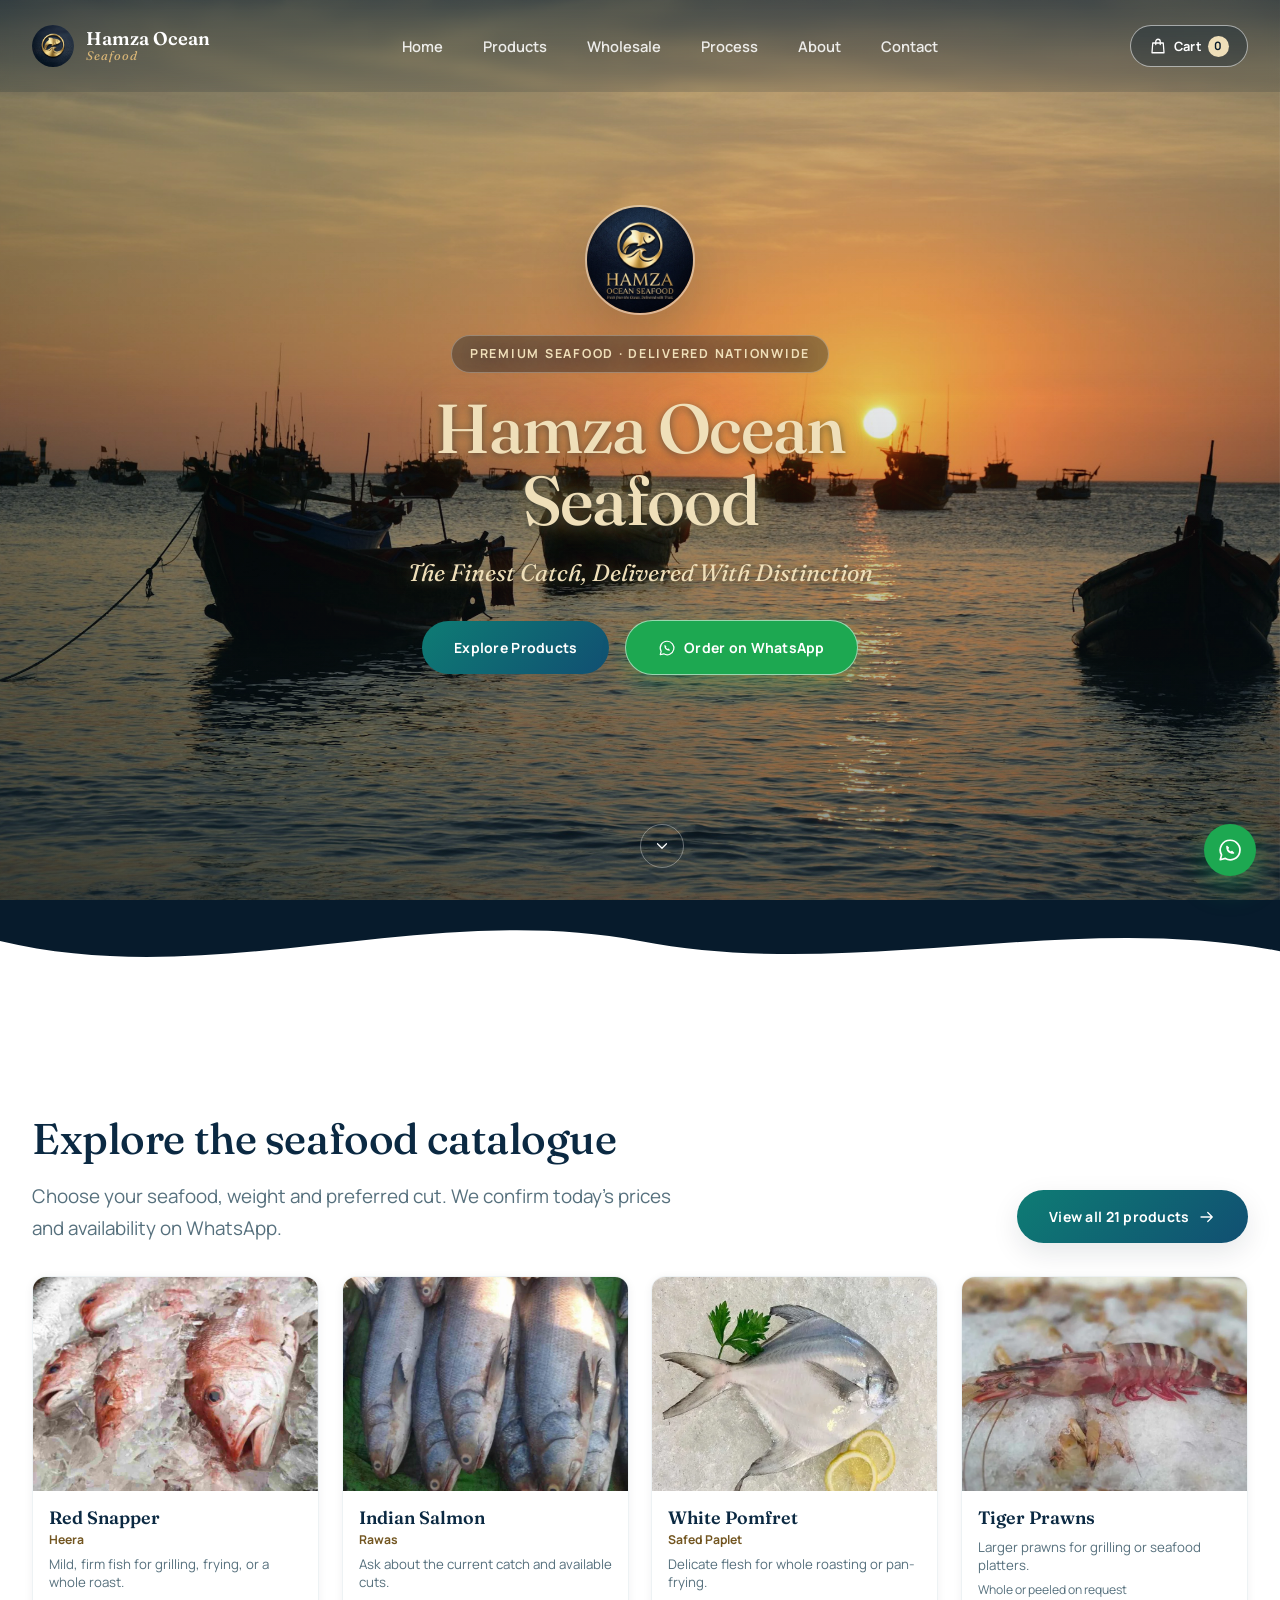
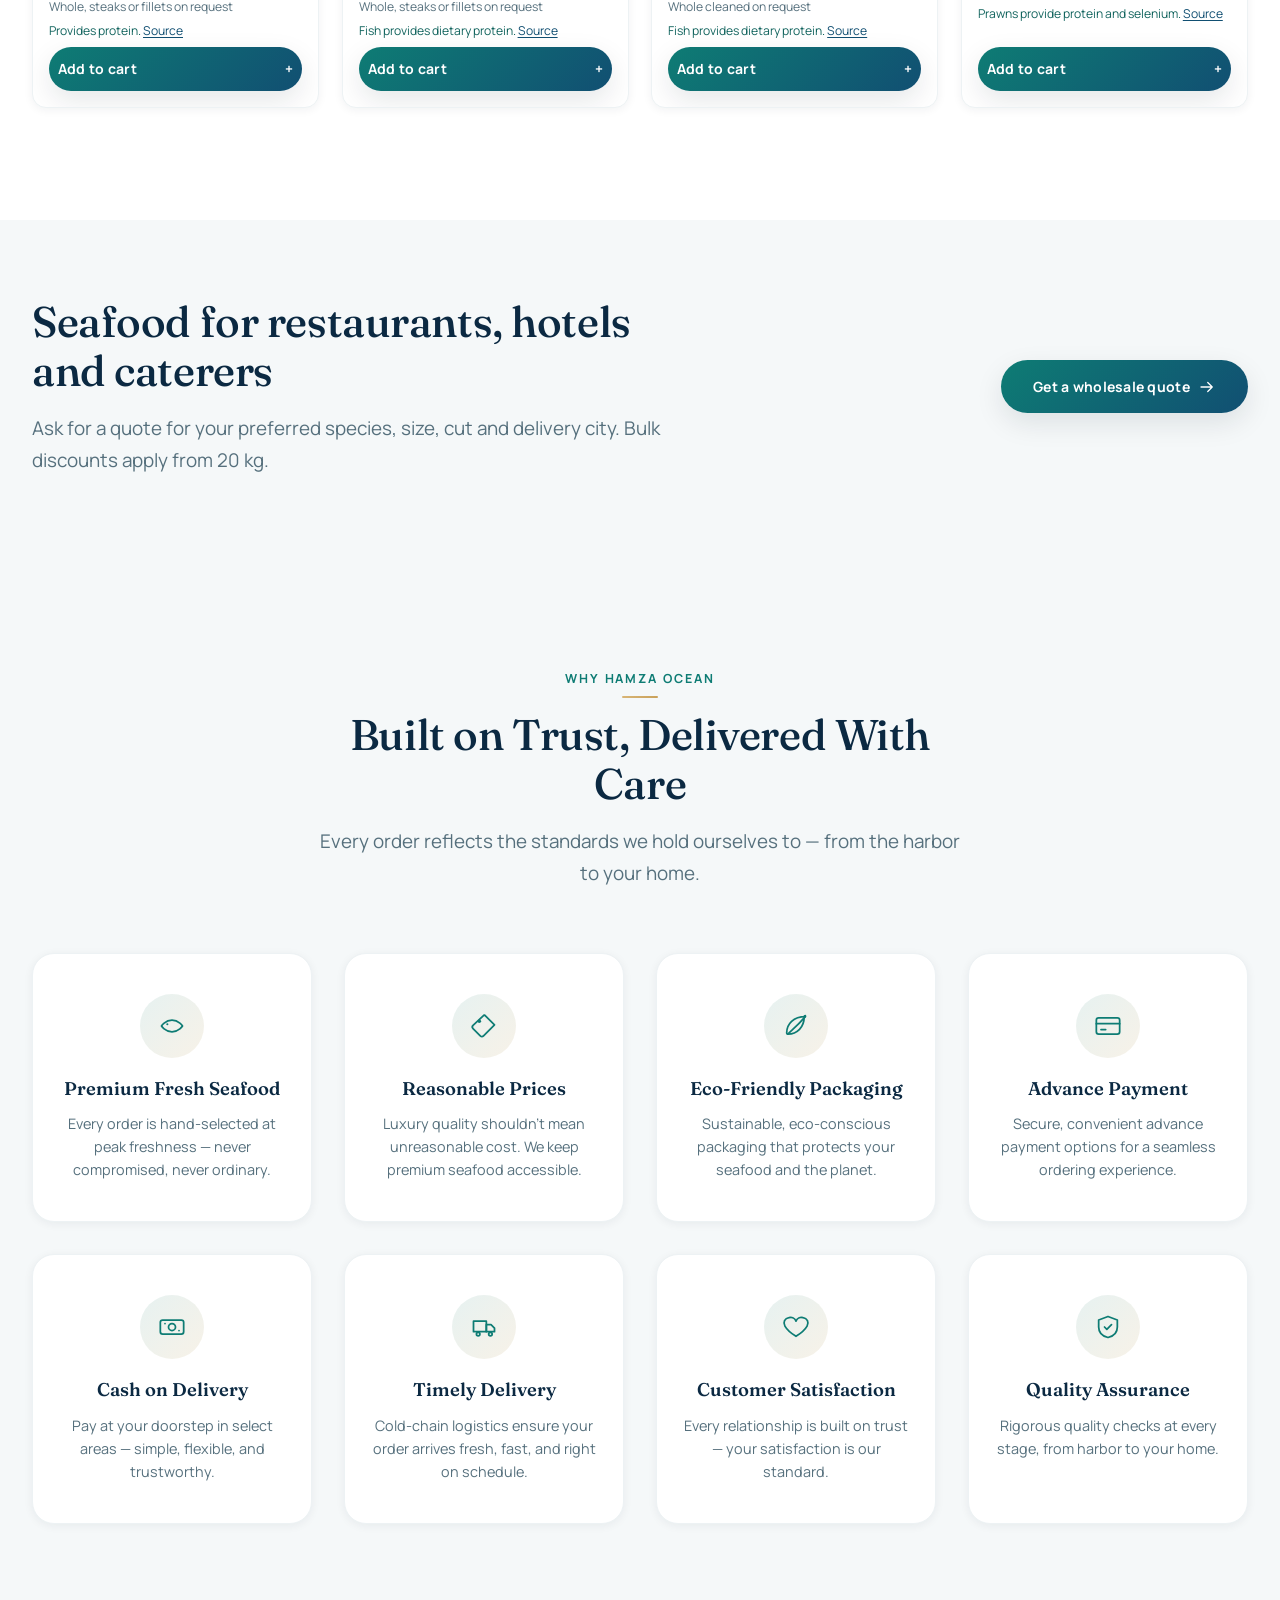
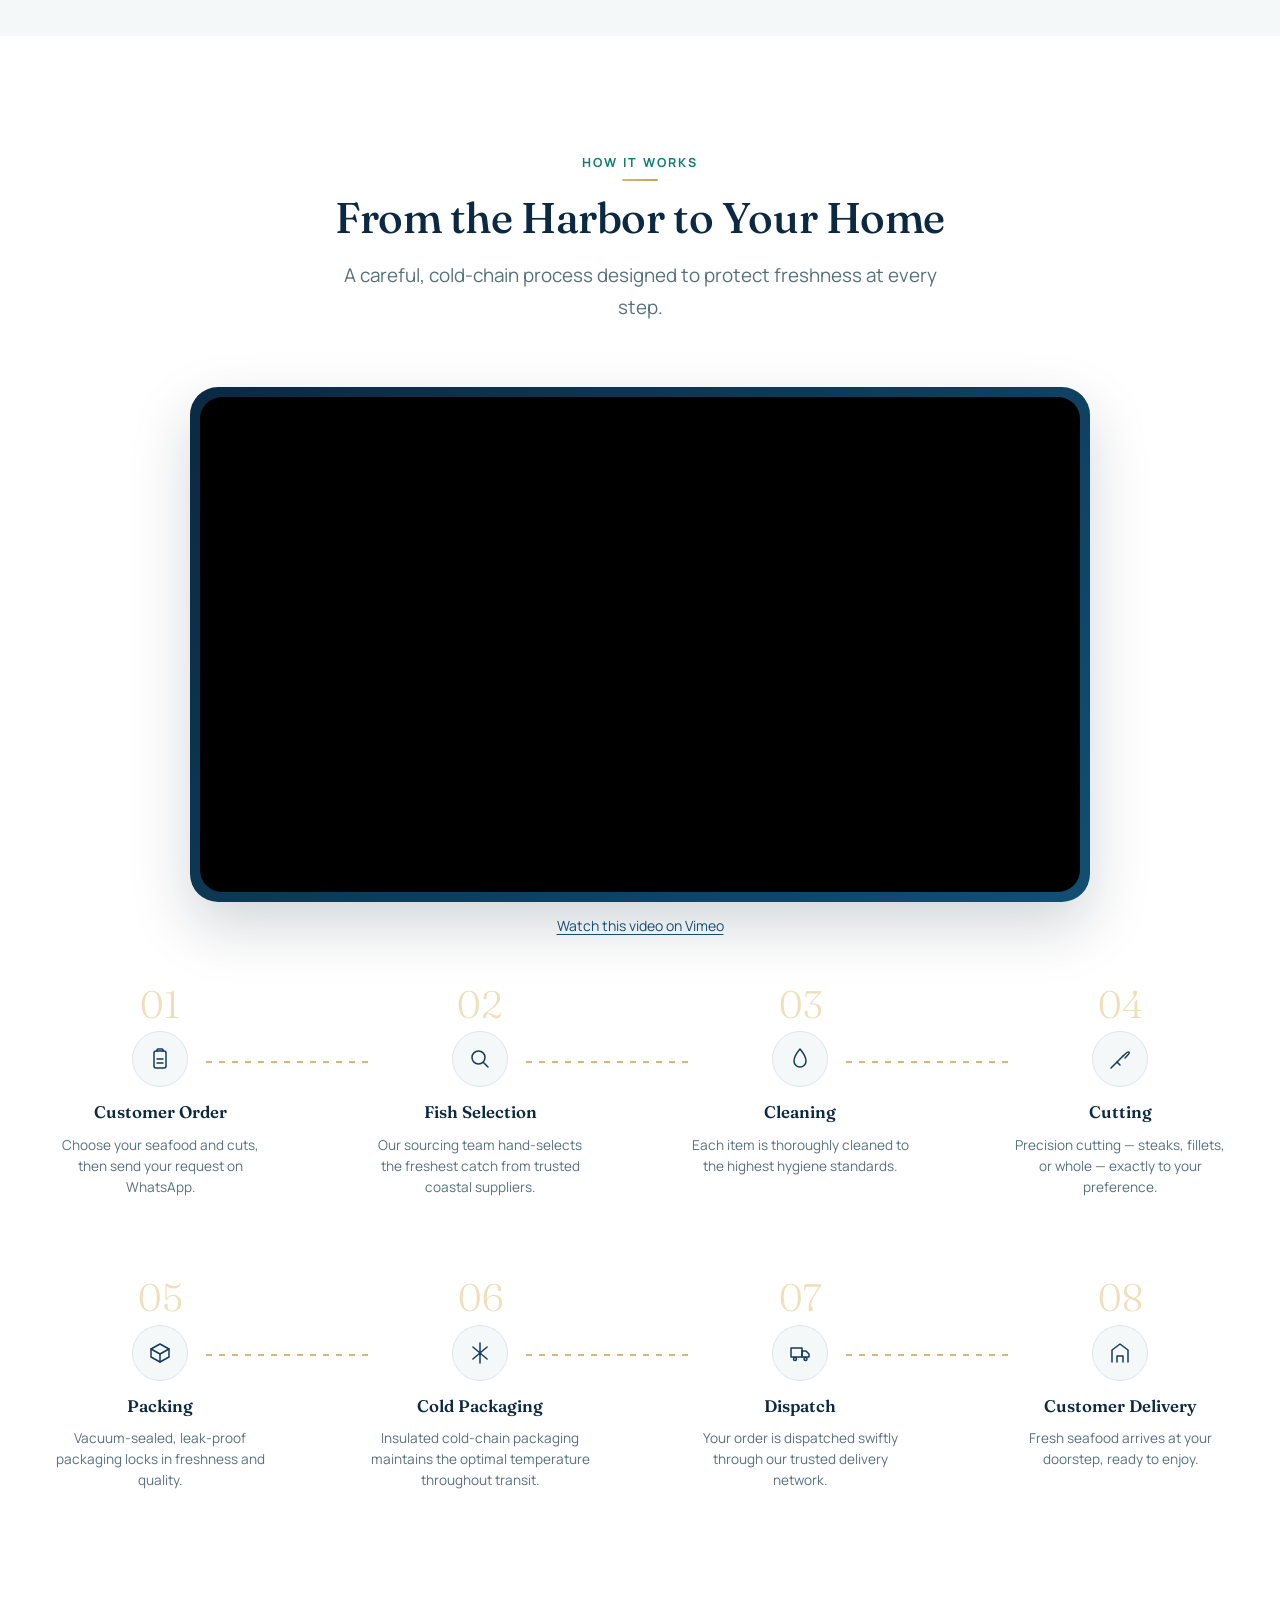
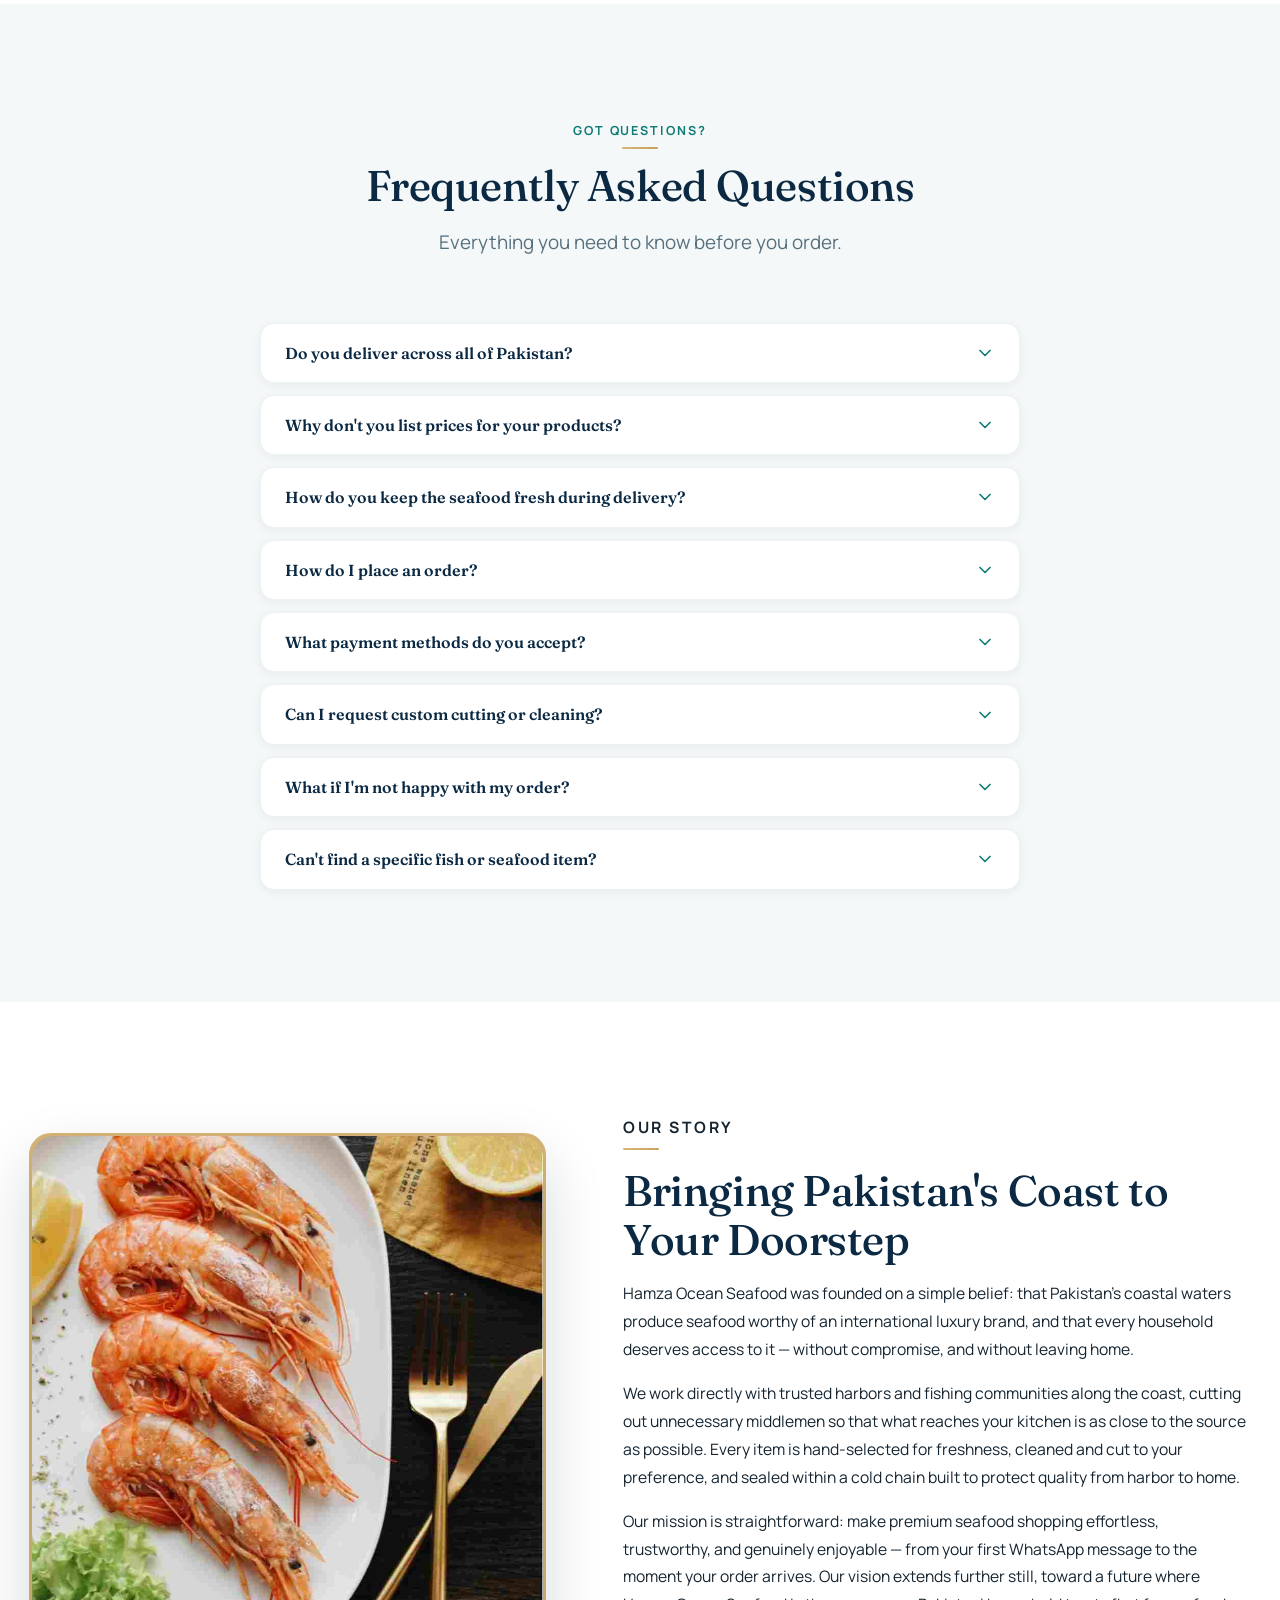
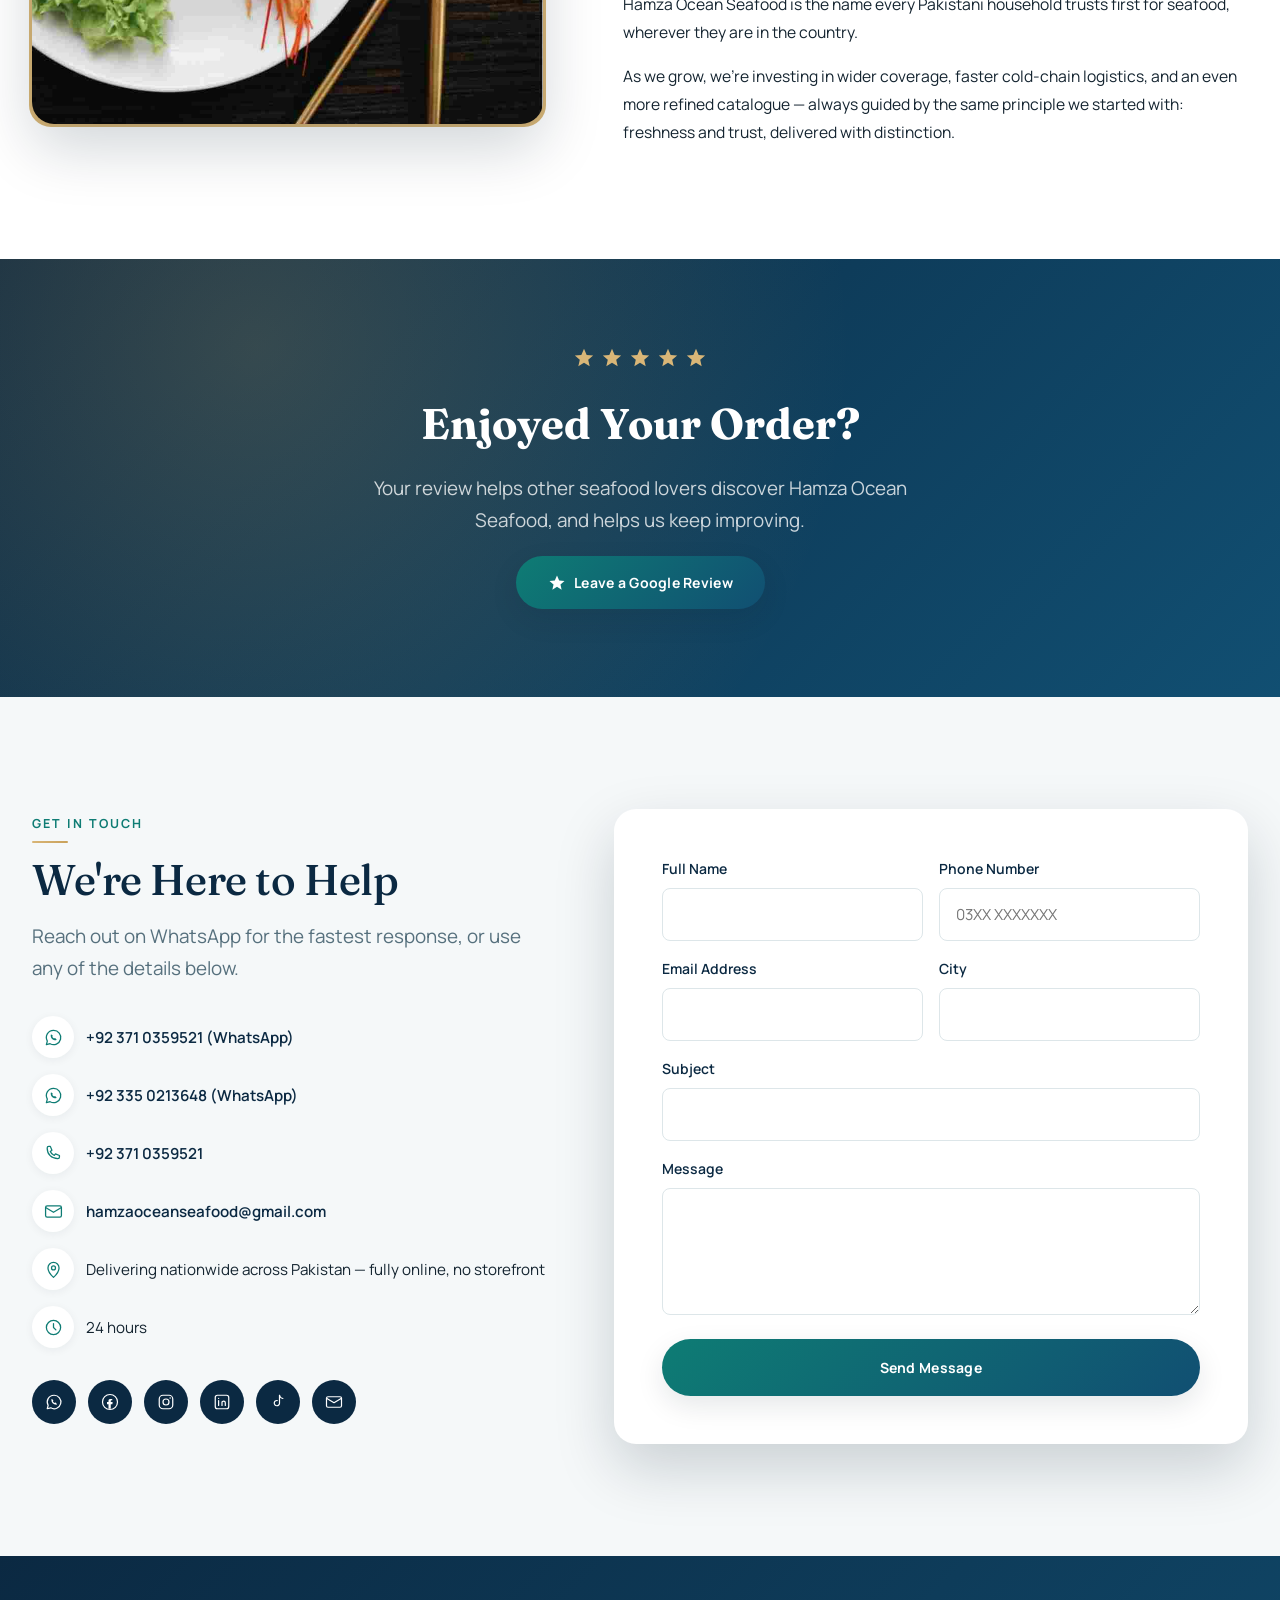
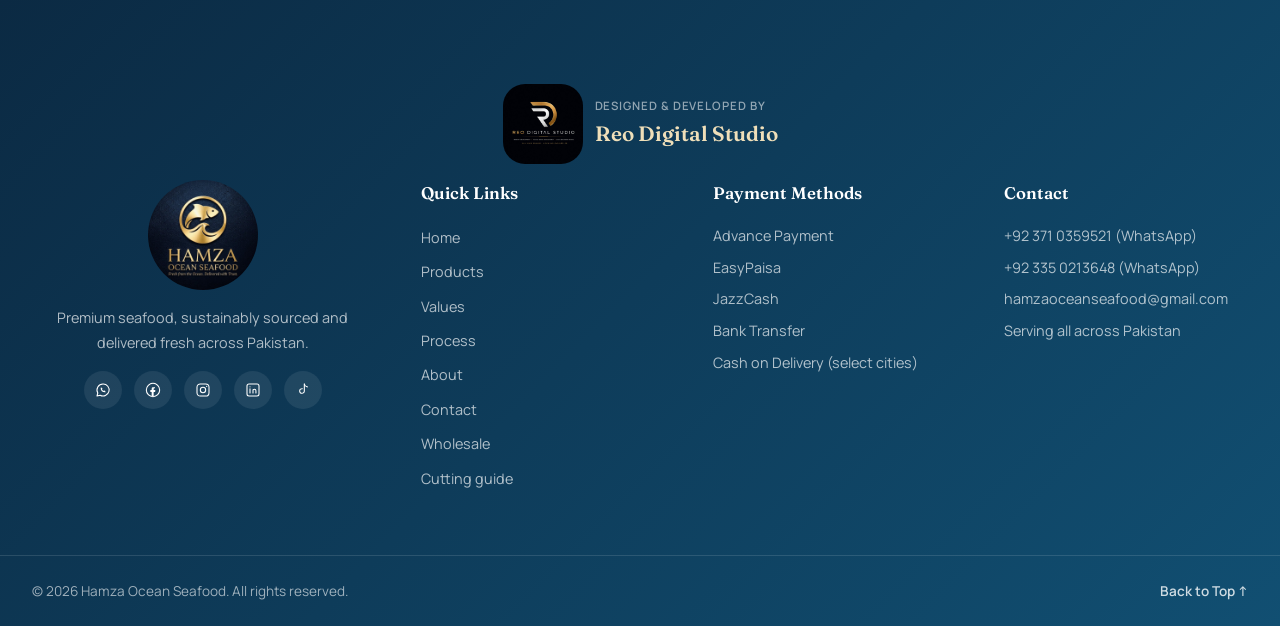
==== commit fa32b1bc: "Update email address in contact information" ====
--- a/index.html
+++ b/index.html
@@ -533,7 +533,7 @@
             </li>
             <li>
               <span class="contact-icon" aria-hidden="true"><svg viewBox="0 0 24 24" fill="none" stroke="currentColor" stroke-width="1.6" stroke-linecap="round" stroke-linejoin="round" focusable="false"><rect x="2" y="5" width="20" height="14" rx="2"/><path d="m2 7 10 6 10-6"/></svg></span>
-              <a href="mailto:hamzaseafood07@gmail.com">hamzaseafood07@gmail.com</a>
+              <a href="mailto:hamzaoceanseafood@gmail.com">hamzaoceanseafood@gmail.com</a>
             </li>
             <li>
               <span class="contact-icon" aria-hidden="true"><svg viewBox="0 0 24 24" fill="none" stroke="currentColor" stroke-width="1.6" stroke-linecap="round" stroke-linejoin="round" focusable="false"><path d="M12 22s7-6.7 7-12a7 7 0 1 0-14 0c0 5.3 7 12 7 12Z"/><circle cx="12" cy="10" r="2.5"/></svg></span>
@@ -561,7 +561,7 @@
             <a href="https://www.tiktok.com/@hamzaoceanseafood?_r=1&_t=ZS-99U7o56OZy0" target="_blank" rel="noopener noreferrer" aria-label="Hamza Ocean Seafood on TikTok">
               <svg viewBox="0 0 24 24" fill="none" stroke="currentColor" stroke-width="1.6" stroke-linecap="round" stroke-linejoin="round" focusable="false"><path d="M14 3v10.5a3.5 3.5 0 1 1-3-3.46"/><path d="M14 3c.5 2.5 2 4 4.5 4.3"/></svg>
             </a>
-            <a href="mailto:hamzaseafood07@gmail.com" aria-label="Email Hamza Ocean Seafood">
+            <a href="mailto:hamzaoceanseafood@gmail.com" aria-label="Email Hamza Ocean Seafood">
               <svg viewBox="0 0 24 24" fill="none" stroke="currentColor" stroke-width="1.6" stroke-linecap="round" stroke-linejoin="round" focusable="false"><rect x="2" y="5" width="20" height="14" rx="2"/><path d="m2 7 10 6 10-6"/></svg>
             </a>
           </div>
@@ -620,7 +620,7 @@
 </main>
 <footer class="site-footer">
     <div class="footer-portfolio container">
-      <a href="https://www.facebook.com/share/1GYQCWmWqY/" target="_blank" rel="noopener noreferrer" class="footer-portfolio-link" aria-label="Visit portfolio">
+      <a href="https://rehanreo.github.io/ReoDigitalStudio/" target="_blank" rel="noopener noreferrer" class="footer-portfolio-link" aria-label="Visit portfolio">
         <img src="./assets/images/portfolio-logo.jpeg" alt="Portfolio logo" width="80" height="80">
         <span class="footer-portfolio-label">
           <span class="footer-portfolio-eyebrow">Designed &amp; Developed by</span>
@@ -682,7 +682,7 @@
         <ul>
           <li><a href="https://wa.me/923710359521" target="_blank" rel="noopener noreferrer">+92 371 0359521 (WhatsApp)</a></li>
           <li><a href="https://wa.me/923350213648" target="_blank" rel="noopener noreferrer">+92 335 0213648 (WhatsApp)</a></li>
-          <li><a href="mailto:hamzaseafood07@gmail.com">hamzaseafood07@gmail.com</a></li>
+          <li><a href="mailto:hamzaoceanseafood@gmail.com">hamzaoceanseafood@gmail.com</a></li>
           <li>Serving all across Pakistan</li>
         </ul>
       </div>
